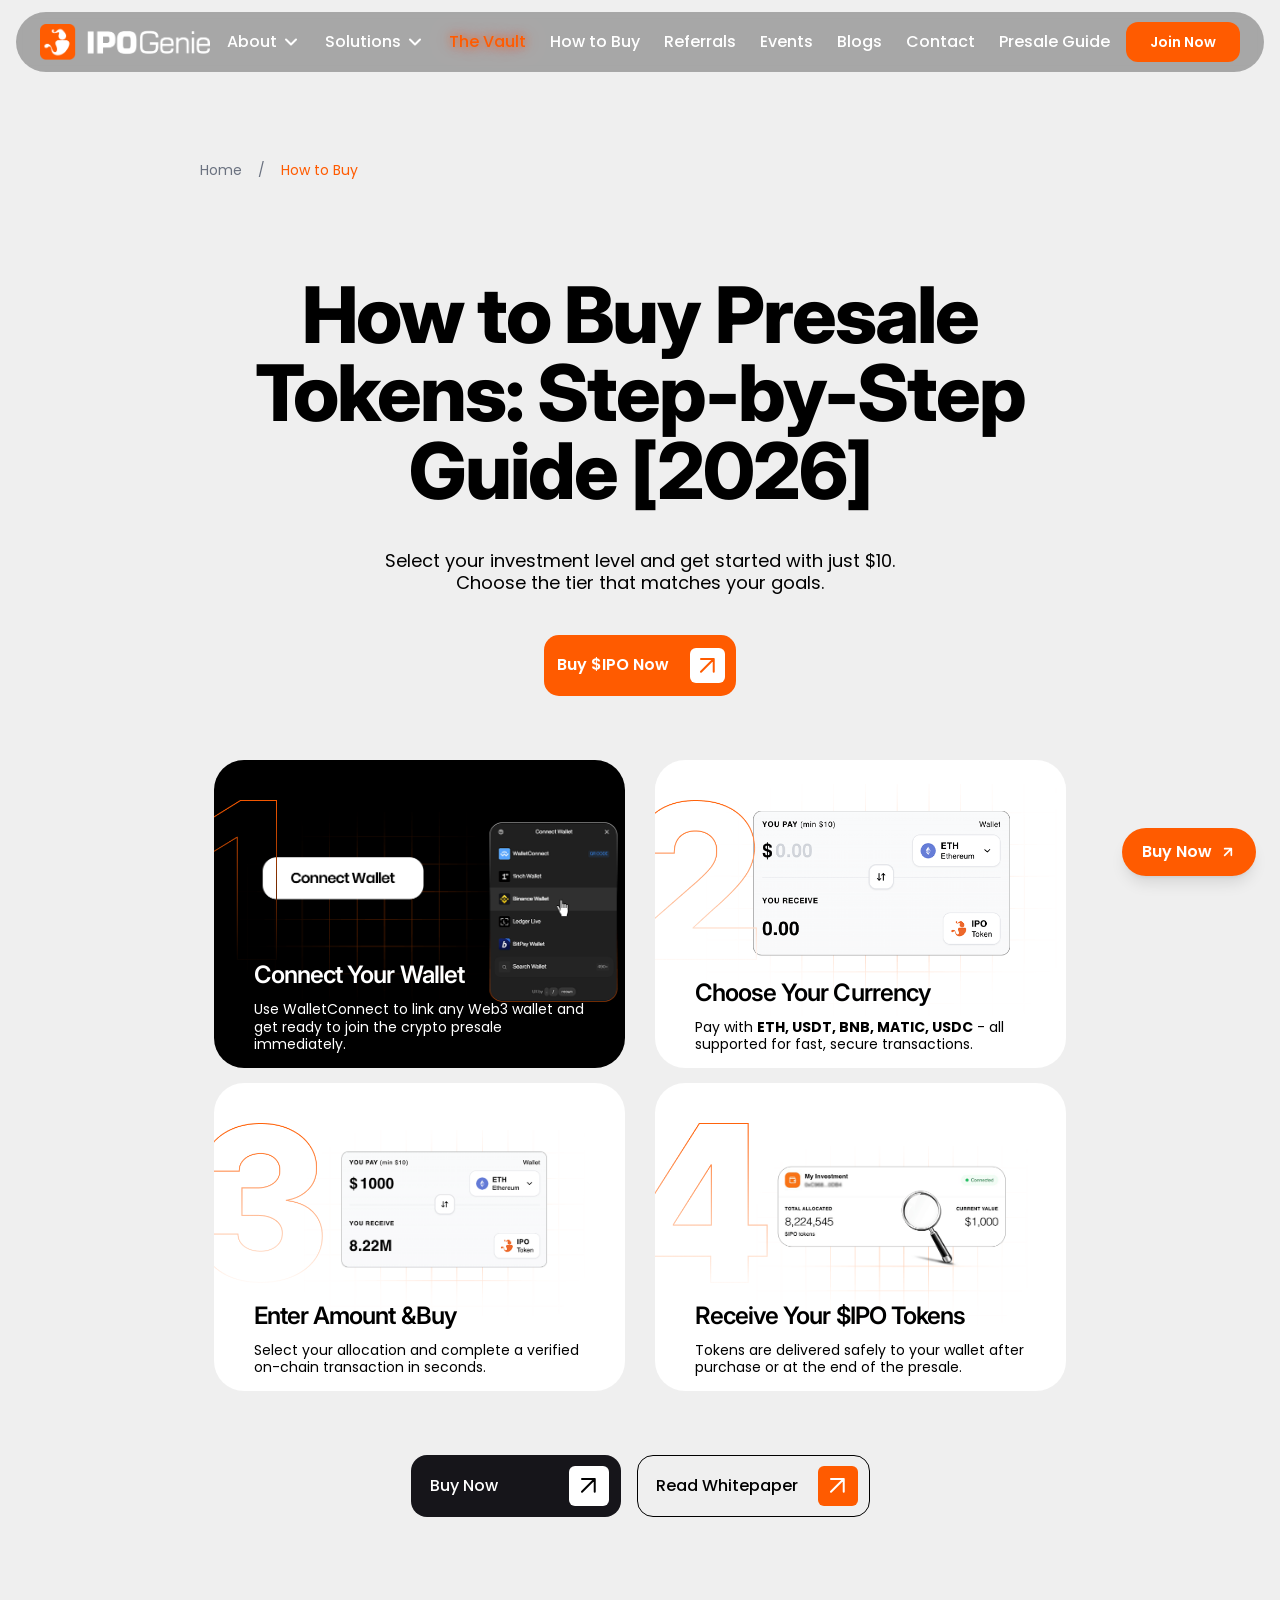
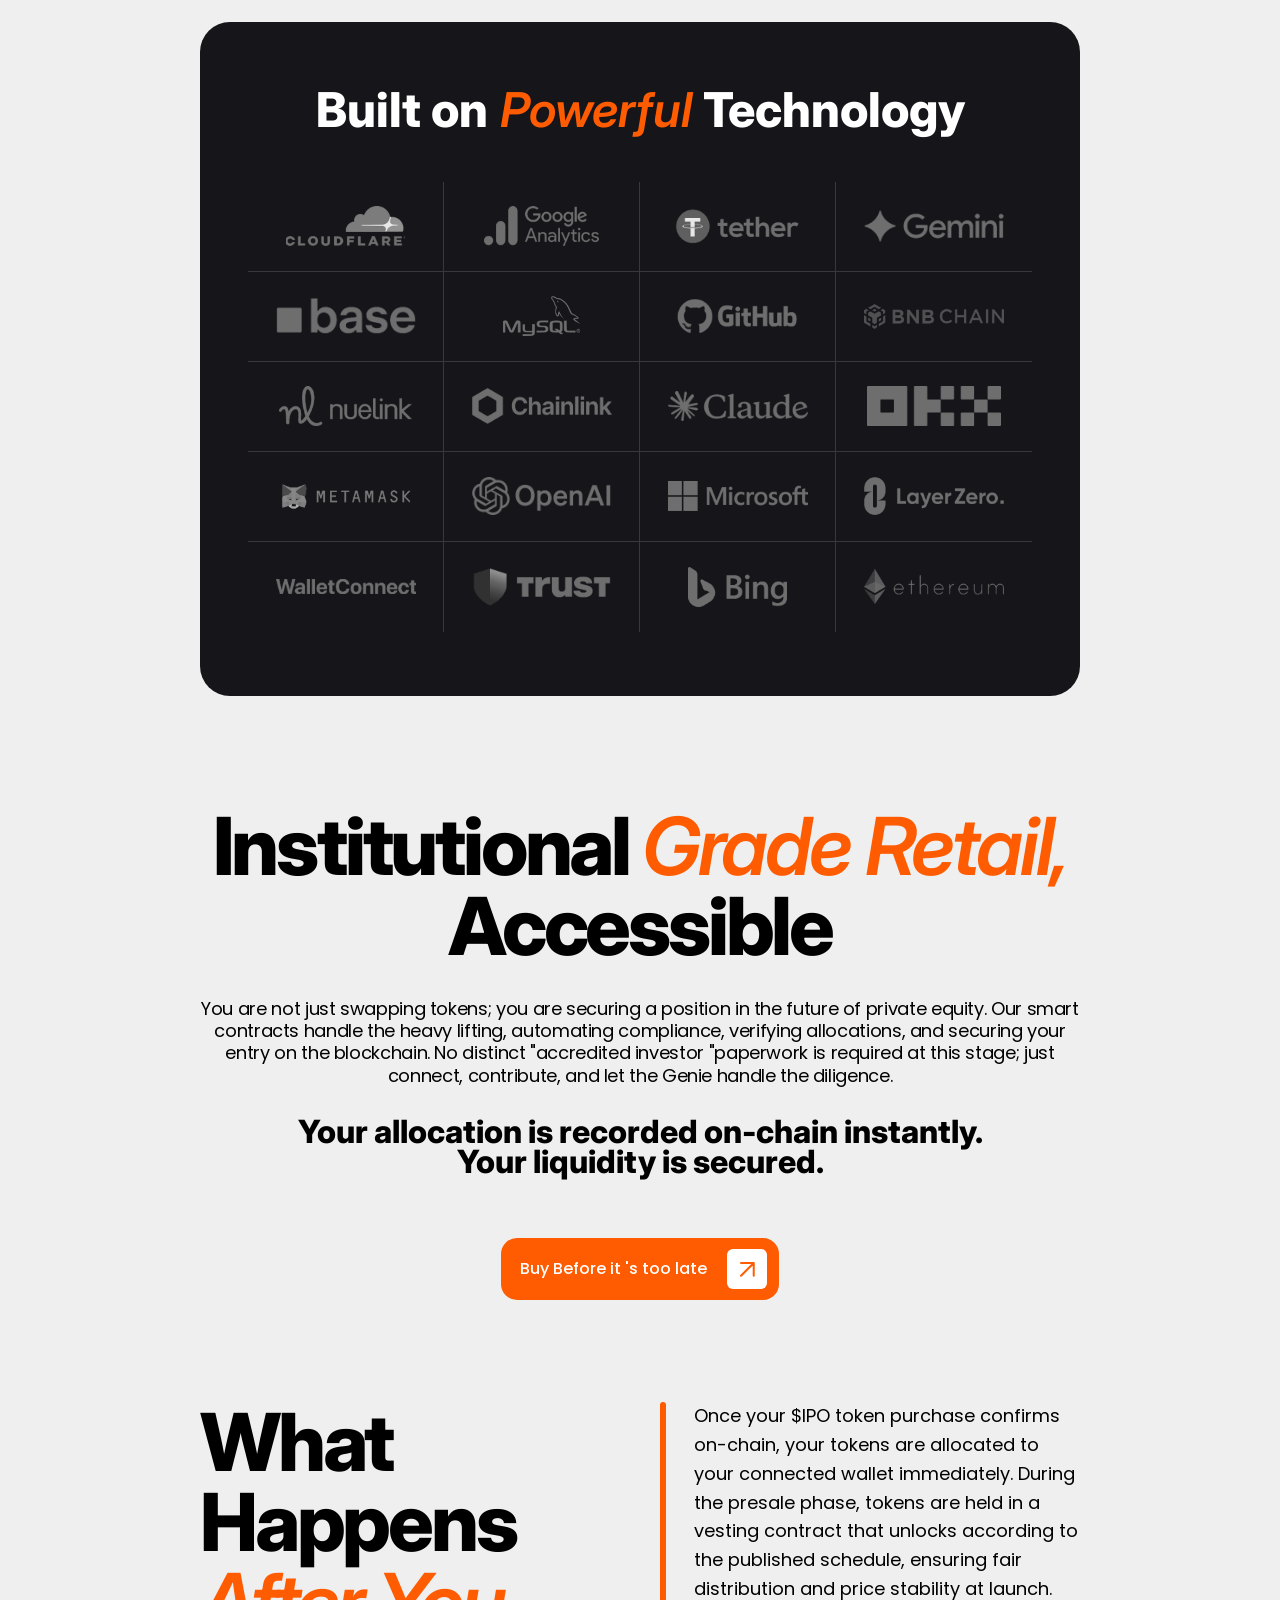
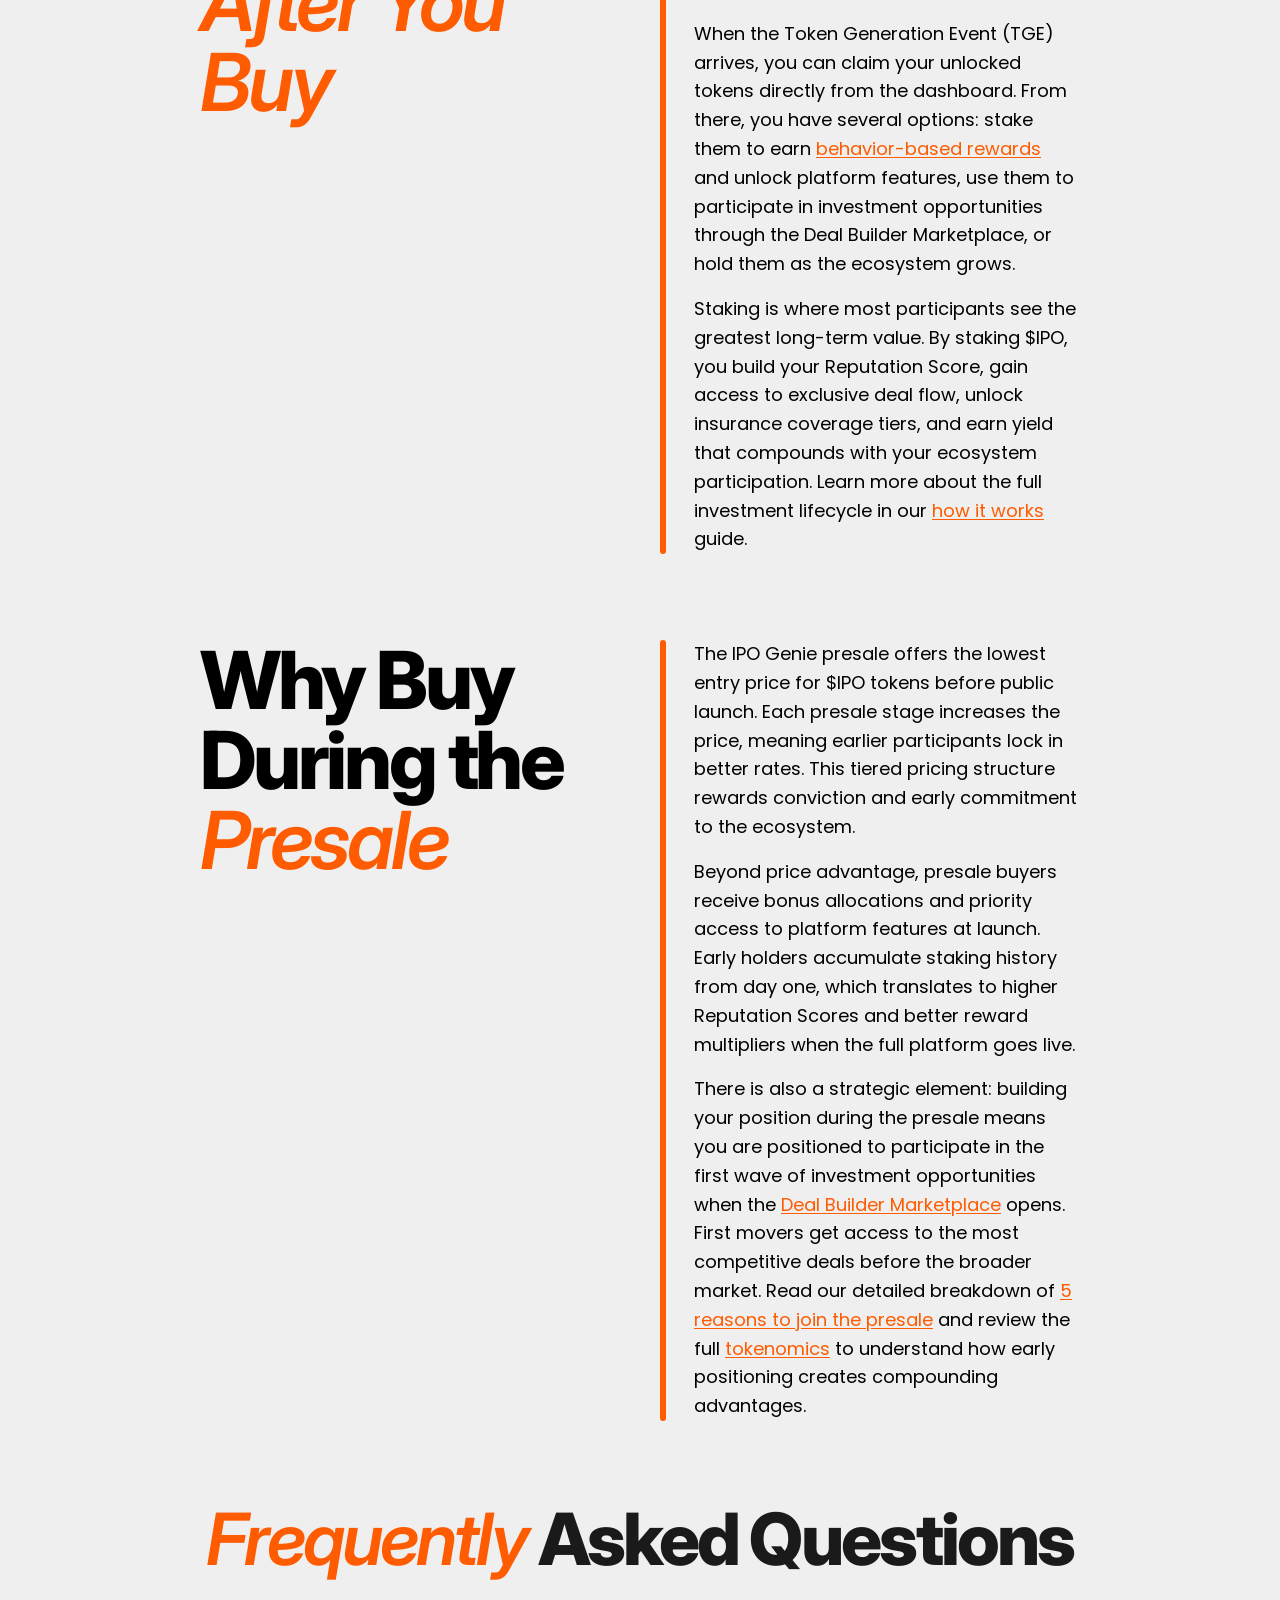
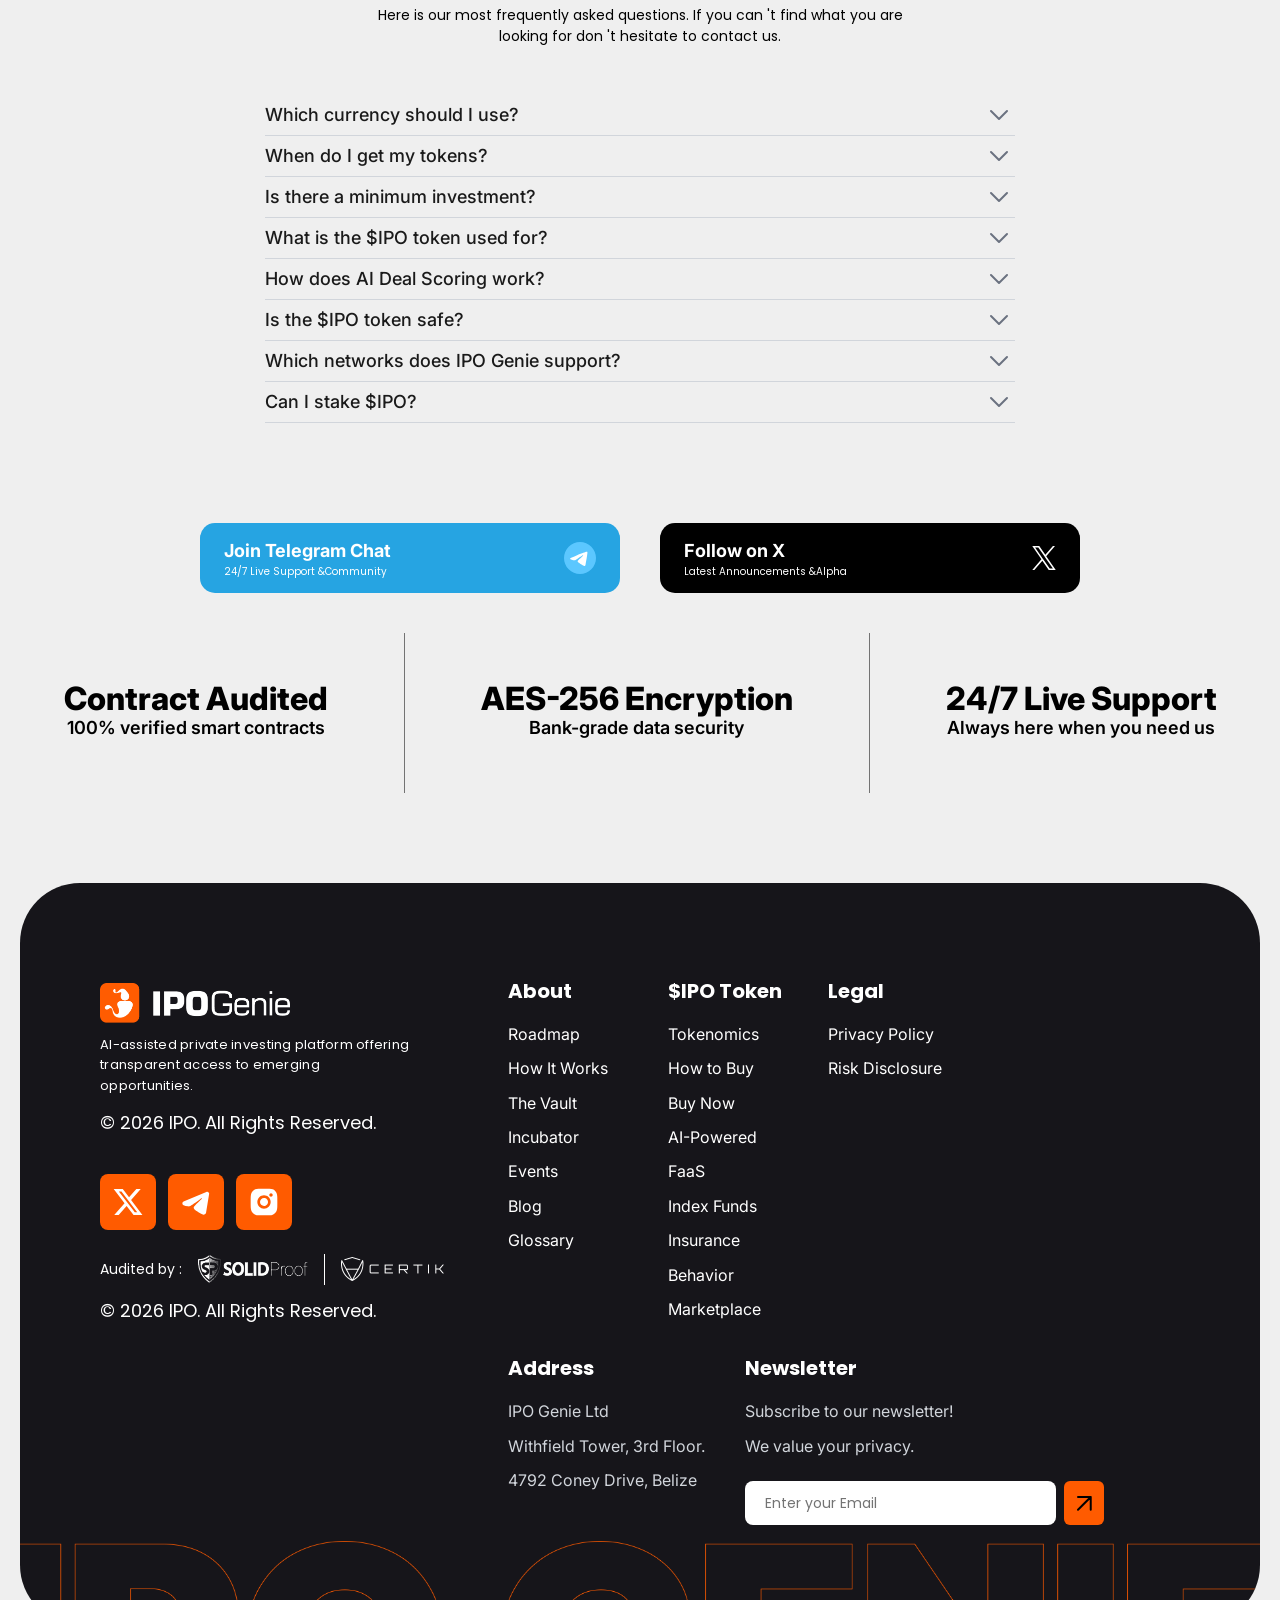
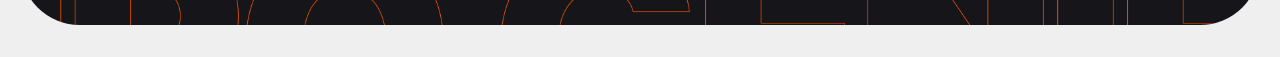
==== how-to-buy/index.html @ 8ae08b56 "." ====
<!DOCTYPE html>
<html lang="en">
    <head>
        <meta charset="UTF-8"/>
        <meta name="viewport" content="width=device-width, initial-scale=1.0"/>
        <!-- Primary Meta Tags -->
        <meta name="keywords" content="crypto presale, best presale crypto, $IPO token, AI investment platform, tokenized private equity, pre-IPO investment, smart investing tools crypto, high potential presales, venture deals for retail, blockchain, DeFi, Web3"/>
        <meta name="author" content="IPO Genie"/>
        <meta name="robots" content="index, follow"/>
        <meta name="google-site-verification" content="bsvr4AlmF9p3U6NwiNhC6aT1Lvs6yX5LKe0nMeX5TmY"/>
        <meta name="facebook-domain-verification" content="xjod9suj04qcqznqjmvthirbqz5hf3"/>
        <!-- Open Graph / Facebook -->
        <!-- Twitter -->
        <!-- Favicon -->
        <link rel="icon" type="image/png" sizes="32x32" href="/favicon.png"/>
        <link rel="apple-touch-icon" href="/favicon.png"/>
        <link rel="shortcut icon" href="/favicon.png"/>
        <!-- RSS Feeds -->
        <link rel="alternate" type="application/rss+xml" title="IPO Genie Blog" href="https://ipogenie.ai/feed.xml"/>
        <link rel="alternate" type="application/rss+xml" title="Liquidity Is All You Need Podcast" href="https://ipogenie.ai/podcast.xml"/>
        <!-- Theme Color -->
        <meta name="theme-color" content="#FF5B00"/>
        <meta name="msapplication-TileColor" content="#FF5B00"/>
        <!-- Fonts - loaded asynchronously to avoid render blocking -->
        <link rel="preconnect" href="https://fonts.googleapis.com"/>
        <link rel="preconnect" href="https://fonts.gstatic.com" crossorigin/>
        <link rel="preload" as="style" href="https://fonts.googleapis.com/css2?family=Bebas+Neue&family=Poppins:wght@400;500;600;700;800&family=Inter:wght@400;500;600;700;800&family=Roboto+Condensed:wght@700;800;900&display=swap"/>
        <link href="https://fonts.googleapis.com/css2?family=Bebas+Neue&family=Poppins:wght@400;500;600;700;800&family=Inter:wght@400;500;600;700;800&family=Roboto+Condensed:wght@700;800;900&display=swap" rel="stylesheet" media="print" onload="this.media='all'"/>
        <noscript>
            <link href="https://fonts.googleapis.com/css2?family=Bebas+Neue&family=Poppins:wght@400;500;600;700;800&family=Inter:wght@400;500;600;700;800&family=Roboto+Condensed:wght@700;800;900&display=swap" rel="stylesheet"/>
        </noscript>
        <!-- Google Tag Manager - Deferred for performance -->
        <script>
            window.addEventListener('load', function() {
                setTimeout(function() {
                    (function(w, d, s, l, i) {
                        w[l] = w[l] || [];
                        w[l].push({
                            'gtm.start': new Date().getTime(),
                            event: 'gtm.js'
                        });
                        var f = d.getElementsByTagName(s)[0]
                          , j = d.createElement(s)
                          , dl = l != 'dataLayer' ? '&l=' + l : '';
                        j.async = true;
                        j.src = 'https://www.googletagmanager.com/gtm.js?id=' + i + dl;
                        f.parentNode.insertBefore(j, f);
                    }
                    )(window, document, 'script', 'dataLayer', 'GTM-KTW4C7P6');
                }, 2000);
            });
        </script>
        <!-- End Google Tag Manager -->
        <!-- Microsoft Clarity - Deferred for performance -->
        <script type="text/javascript">
            window.addEventListener('load', function() {
                setTimeout(function() {
                    (function(c, l, a, r, i, t, y) {
                        c[a] = c[a] || function() {
                            (c[a].q = c[a].q || []).push(arguments)
                        }
                        ;
                        t = l.createElement(r);
                        t.async = 1;
                        t.src = "https://www.clarity.ms/tag/" + i;
                        y = l.getElementsByTagName(r)[0];
                        y.parentNode.insertBefore(t, y);
                    }
                    )(window, document, "clarity", "script", "tni5tkr678");
                }, 2500);
            });
        </script>
        <!-- End Microsoft Clarity -->
        <script type="module" crossorigin src="../assets/index-CkW8Cm0p.js"></script>
        <link rel="modulepreload" crossorigin href="../assets/vue-Z9E3ejSf.js">
        <link rel="modulepreload" crossorigin href="../assets/gsap-BwUJxYA3.js">
        <link rel="stylesheet" crossorigin href="../assets/index-D6CCLL5j.css">
        <title>How to Buy Presale Tokens: Step-by-Step Guide 2026</title>
        <meta name="description" content="Step-by-step guide to buying presale tokens. Connect MetaMask, choose ETH, USDT or card payment, and claim tokens. No accredited investor needed.">
        <meta property="og:type" content="website">
        <meta property="og:url" content="https://ipogenie.ai/how-to-buy/">
        <meta property="og:title" content="How to Buy Presale Tokens: Step-by-Step Guide 2026">
        <meta property="og:description" content="Step-by-step guide to buying presale tokens. Connect MetaMask, choose ETH, USDT or card payment, and claim tokens. No accredited investor needed.">
        <meta property="og:image" content="https://ipogenie.ai/og-home.png">
        <meta property="og:image:width" content="1200">
        <meta property="og:image:height" content="630">
        <meta property="og:site_name" content="IPO Genie">
        <meta name="twitter:card" content="summary_large_image">
        <meta name="twitter:site" content="@IPOGENIE">
        <meta name="twitter:url" content="https://ipogenie.ai/how-to-buy/">
        <meta name="twitter:title" content="How to Buy Presale Tokens: Step-by-Step Guide 2026">
        <meta name="twitter:description" content="Step-by-step guide to buying presale tokens. Connect MetaMask, choose ETH, USDT or card payment, and claim tokens. No accredited investor needed.">
        <meta name="twitter:image" content="https://ipogenie.ai/og-home.png">
        <link rel="canonical" href="https://ipogenie.ai/how-to-buy/">
        <script type="application/ld+json">
            {
                "@context": "https://schema.org",
                "@type": "Organization",
                "@id": "https://ipogenie.ai/#organization",
                "name": "IPO Genie",
                "description": "Join the top crypto presale of 2026. IPO Genie offers retail access to high potential presales and venture deals with AI-powered investing tools.",
                "alternateName": "$IPO",
                "url": "https://ipogenie.ai/",
                "logo": "https://ipogenie.ai/logo.png",
                "address": {
                    "@type": "PostalAddress",
                    "streetAddress": "Withfield Tower, 3rd Floor, 4792 Coney Drive",
                    "addressLocality": "Belize City",
                    "addressCountry": "Belize"
                },
                "sameAs": [
                    "https://x.com/IPOGENIE",
                    "https://t.me/IPO_GENIE",
                    "https://instagram.com/ipogenie",
                    "https://www.pinterest.com/ipogenie/"
                ]
            }</script>
        <script type="application/ld+json">
            {
                "@context": "https://schema.org",
                "@type": "BreadcrumbList",
                "itemListElement": [
                    {
                        "@type": "ListItem",
                        "position": 1,
                        "name": "Home",
                        "item": "https://ipogenie.ai/"
                    },
                    {
                        "@type": "ListItem",
                        "position": 2,
                        "name": "How to Buy",
                        "item": "https://ipogenie.ai/how-to-buy/"
                    }
                ]
            }</script>
        <script type="application/ld+json">
            {
                "@context": "https://schema.org",
                "@type": "HowTo",
                "@id": "https://ipogenie.ai/how-to-buy/#howto",
                "name": "How to Buy $IPO Tokens",
                "description": "Step-by-step guide to purchasing $IPO tokens during the presale using crypto or card payment.",
                "step": [
                    {
                        "@type": "HowToStep",
                        "position": 1,
                        "name": "Set Up Wallet",
                        "text": "Install MetaMask or another Web3 wallet and secure your recovery phrase."
                    },
                    {
                        "@type": "HowToStep",
                        "position": 2,
                        "name": "Add Funds",
                        "text": "Fund your wallet with ETH, USDT, or USDC from an exchange like Coinbase or Binance."
                    },
                    {
                        "@type": "HowToStep",
                        "position": 3,
                        "name": "Connect Wallet",
                        "text": "Visit buy.ipogenie.ai and click Connect Wallet to link your MetaMask."
                    },
                    {
                        "@type": "HowToStep",
                        "position": 4,
                        "name": "Select Amount",
                        "text": "Choose how many $IPO tokens to purchase and select your payment method."
                    },
                    {
                        "@type": "HowToStep",
                        "position": 5,
                        "name": "Confirm Purchase",
                        "text": "Review the transaction details and confirm in your wallet to complete the purchase."
                    }
                ],
                "totalTime": "PT10M"
            }</script>
        <script type="application/ld+json">
            {
                "@context": "https://schema.org",
                "@type": "WebPage",
                "@id": "https://ipogenie.ai/how-to-buy/#speakable",
                "url": "https://ipogenie.ai/how-to-buy/",
                "name": "How to Buy Presale Tokens: Step-by-Step Guide 2026",
                "description": "Step-by-step guide to buying presale tokens. Connect MetaMask, choose ETH, USDT or card payment, and claim tokens. No accredited investor needed.",
                "speakable": {
                    "@type": "SpeakableSpecification",
                    "cssSelector": [
                        ".description",
                        "h1",
                        "h2",
                        ".hero-description"
                    ]
                },
                "isPartOf": {
                    "@type": "WebSite",
                    "@id": "https://ipogenie.ai/#website"
                }
            }</script>
    </head>
    <body>
        <!-- Google Tag Manager (noscript) -->
        <noscript>
            <iframe src="https://www.googletagmanager.com/ns.html?id=GTM-KTW4C7P6" height="0" width="0" style="display:none;visibility:hidden"></iframe>
        </noscript>
        <!-- End Google Tag Manager (noscript) -->
        <div id="app" data-server-rendered="true">
            <!--[-->
            <!--[-->
            <!---->
            <a href="#main-content" class="sr-only focus:not-sr-only max-md:focus:sr-only focus:absolute focus:top-4 focus:left-4 focus:z-[10001] focus:px-4 focus:py-2 focus:bg-[#FF5B00] focus:text-white focus:rounded-lg focus:outline-none focus:ring-2 focus:ring-white" data-v-473cc5ee>Skip to main content </a>
            <header class="fixed inset-x-0 top-0 z-[9999] pt-3 px-4 max-md:pt-1 max-md:px-2 max-md:pb-0" data-v-473cc5ee>
                <nav class="flex justify-between items-center py-2.5 px-6 w-full max-w-7xl mx-auto max-md:px-3 max-md:py-1 max-md:min-h-0 max-md:h-[40px] max-md:max-w-[380px] max-md:mx-auto rounded-full max-md:rounded-xl bg-black/30 backdrop-blur-sm" data-v-473cc5ee>
                    <a href="/" class="h-10 w-[170px] max-lg:w-[100px] max-lg:h-auto max-md:h-7 max-md:w-[80px]" data-v-473cc5ee>
                        <img src="../assets/Logo-CtEMafJH.png" alt="IPO Genie" class="h-full w-auto object-contain" loading="lazy" data-v-473cc5ee>
                    </a>
                    <div class="hidden lg:flex items-center gap-6" data-v-473cc5ee>
                        <!--[-->
                        <div class="relative group" data-v-473cc5ee>
                            <button aria-expanded="false" class="flex items-center gap-1 text-base font-medium text-white hover:text-[#FF5B00]" data-v-473cc5ee>
                                About 
                                <svg xmlns="http://www.w3.org/2000/svg" width="20" height="20" viewbox="0 0 20 20" fill="none" class="transition-transform" data-v-473cc5ee>
                                    <path d="M15 7.5L10 12.5L5 7.5" stroke="currentColor" stroke-width="2" stroke-linecap="round" stroke-linejoin="round"></path>
                                </svg>
                            </button>
                            <!---->
                        </div>
                        <div class="relative group" data-v-473cc5ee>
                            <button aria-expanded="false" class="flex items-center gap-1 text-base font-medium text-white hover:text-[#FF5B00]" data-v-473cc5ee>
                                Solutions 
                                <svg xmlns="http://www.w3.org/2000/svg" width="20" height="20" viewbox="0 0 20 20" fill="none" class="transition-transform" data-v-473cc5ee>
                                    <path d="M15 7.5L10 12.5L5 7.5" stroke="currentColor" stroke-width="2" stroke-linecap="round" stroke-linejoin="round"></path>
                                </svg>
                            </button>
                            <!---->
                        </div>
                        <div class="relative group" data-v-473cc5ee>
                            <a href="/vault/" class="text-base font-medium vault-glow text-[#FF5B00]" data-v-473cc5ee>The Vault</a>
                            <!---->
                        </div>
                        <div class="relative group" data-v-473cc5ee>
                            <a aria-current="page" href="/how-to-buy/" class="router-link-active router-link-exact-active text-base font-medium text-white hover:text-[#FF5B00]" data-v-473cc5ee>How to Buy</a>
                            <!---->
                        </div>
                        <div class="relative group" data-v-473cc5ee>
                            <a href="/referrals/" class="text-base font-medium text-white hover:text-[#FF5B00]" data-v-473cc5ee>Referrals</a>
                            <!---->
                        </div>
                        <div class="relative group" data-v-473cc5ee>
                            <a href="/events/" class="text-base font-medium text-white hover:text-[#FF5B00]" data-v-473cc5ee>Events</a>
                            <!---->
                        </div>
                        <div class="relative group" data-v-473cc5ee>
                            <a href="/blog/" class="text-base font-medium text-white hover:text-[#FF5B00]" data-v-473cc5ee>Blogs</a>
                            <!---->
                        </div>
                        <div class="relative group" data-v-473cc5ee>
                            <a href="/contact/" class="text-base font-medium text-white hover:text-[#FF5B00]" data-v-473cc5ee>Contact</a>
                            <!---->
                        </div>
                        <div class="relative group" data-v-473cc5ee>
                            <a href="/presaleguide/" class="text-base font-medium text-white hover:text-[#FF5B00]" data-v-473cc5ee>Presale Guide</a>
                            <!---->
                        </div>
                        <!--]-->
                    </div>
                    <div class="flex items-center gap-2 max-md:gap-1" data-v-473cc5ee>
                        <a href="/vault/" class="hidden max-md:inline-flex items-center justify-center px-3 py-1.5 text-[10px] rounded-lg text-white font-semibold vault-btn-sheen border border-white/80 bg-transparent overflow-hidden relative" data-v-473cc5ee>Enter Vault </a>
                        <a href="https://buy.ipogenie.ai" class="inline-flex items-center justify-center px-6 py-2.5 max-lg:px-4 max-lg:py-2 max-lg:text-xs max-md:px-3 max-md:py-1.5 max-md:text-[10px] rounded-xl max-md:rounded-lg bg-[#FF5B00] text-white text-sm font-semibold" data-v-473cc5ee>Join Now </a>
                        <button class="lg:hidden flex items-center justify-center w-11 h-11 max-md:w-9 max-md:h-9" aria-label="Toggle menu" aria-expanded="false" data-v-473cc5ee>
                            <svg xmlns="http://www.w3.org/2000/svg" width="24" height="24" viewbox="0 0 24 24" fill="none" class="w-6 h-6 max-md:w-5 max-md:h-5" data-v-473cc5ee>
                                <path d="M2 7C2 6.44772 2.44772 6 3 6H21C21.5523 6 22 6.44772 22 7C22 7.55228 21.5523 8 21 8H3C2.44772 8 2 7.55228 2 7Z" fill="#fff"></path>
                                <path d="M2 12C2 11.4477 2.44772 11 3 11H21C21.5523 11 22 11.4477 22 12C22 12.5523 21.5523 13 21 13H3C2.44772 13 2 12.5523 2 12Z" fill="#fff"></path>
                                <path d="M3 16C2.44772 16 2 16.4477 2 17C2 17.5523 2.44772 18 3 18H21C21.5523 18 22 17.5523 22 17C22 16.4477 21.5523 16 21 16H3Z" fill="#fff"></path>
                            </svg>
                        </button>
                    </div>
                </nav>
            </header>
            <!--]-->
            <main id="main-content">
                <!--[-->
                <div class="pt-40 max-w-[2000px] mx-auto max-md:pt-28 max-sm:pt-26" data-v-feee3bb7>
                    <div class="flex flex-col base-x-p z-10 relative items-center justify-center gap-16 max-lg:gap-10 max-md:gap-8" data-v-feee3bb7>
                        <nav aria-label="Breadcrumb" class="mb-8 w-full" data-v-feee3bb7>
                            <ol class="text-gray-500 flex items-center gap-2 text-sm">
                                <!--[-->
                                <li class="flex items-center gap-2">
                                    <!---->
                                    <a href="/" class="transition-colors hover:text-black">Home</a>
                                </li>
                                <li class="flex items-center gap-2">
                                    <span class="mx-2">/</span>
                                    <span class="text-[#FF5B00]" aria-current="page">How to Buy</span>
                                </li>
                                <!--]-->
                            </ol>
                        </nav>
                        <div class="hero-text-wrapper flex justify-center items-center text-center text-black flex-col gap-10 max-md:gap-4" data-v-feee3bb7>
                            <h1 class="text-center max-md:max-w-[300px] font-inter font-extrabold leading-[100%] tracking-tight" style="font-size:78px;" data-v-feee3bb7>How to Buy Presale Tokens: Step-by-Step Guide [2026] </h1>
                            <div class="max-w-[570px] font-poppins font-normal leading-[124%]" style="font-size:18px;" data-v-feee3bb7>Select your investment level and get started with just $10. Choose the tier that matches your goals. </div>
                            <div class="hero__cta-btn" data-v-feee3bb7>
                                <a href="https://buy.ipogenie.ai" class="flex items-center z-10 w-[210px] border rounded-2xl text-base justify-between pl-[18px] pr-[11px] py-[10px] font-medium max-md:py-2 max-md:rounded-lg max-md:pl-3 max-md:text-xs max-md:pr-1 max-md:w-[140px] min-h-[44px] transition-all duration-200 group hover:opacity-90 hover:-translate-y-0.5 active:translate-y-0" style="background-color:#FF5B00;border-color:transparent;color:#fff;" data-v-feee3bb7>
                                    <span>Buy $IPO Now</span>
                                    <div class="w-10 h-10 justify-center rounded-md items-center flex max-md:w-6 max-md:h-6" style="background:#fff;">
                                        <svg xmlns="http://www.w3.org/2000/svg" width="15" height="15" viewbox="0 0 15 15" fill="none" class="max-md:w-2 max-md:h-2 transition-transform duration-300 group-hover:-translate-y-1 group-hover:translate-x-1">
                                            <path d="M13.7272 1.00001L0.99932 13.7279M13.7272 1.00001V13.7279M13.7272 1.00001H0.99932" stroke="#FF5B00" stroke-width="2" stroke-linecap="round" stroke-linejoin="round"></path>
                                        </svg>
                                    </div>
                                </a>
                            </div>
                        </div>
                        <div class="grid grid-cols-2 px-[14px] gap-x-[30px] gap-y-[15px] self-stretch max-lg:gap-3 max-lg:flex max-lg:flex-col" data-v-feee3bb7>
                            <!--[-->
                            <div class="rounded-[30px] h-[308px] overflow-hidden relative flex flex-col justify-end px-10 pb-5 gap-[10px] max-lg:gap-[5px] max-md:rounded-[20px] max-md:h-[222px] bg-black" data-v-feee3bb7>
                                <div class="absolute top-10 z-[2] left-0 max-lg:left-[-20px] max-lg:top-2 max-md:left-[-5px]" data-v-feee3bb7>
                                    <img src="../assets/HowNum1-CvQ27vss.png" alt="Step 1" class="w-auto h-[160px] object-contain max-md:h-[140px]" loading="lazy" data-v-feee3bb7>
                                </div>
                                <div class="absolute w-auto z-0 object-contain top-[2%] left-[5%] w-[95%] h-[95%] max-lg:top-[2%] max-lg:left-[6%] max-lg:w-[45%] max-lg:h-[50%] max-md:top-[0%] max-md:left-[10%] max-md:w-[90%] max-md:h-[90%]" data-v-feee3bb7>
                                    <img src="../assets/step_01-DOf1OhjD.gif" alt="Connect Your Wallet" class="object-contain" loading="lazy" data-v-feee3bb7>
                                </div>
                                <div class="z-10 relative text-2xl font-inter font-semibold tracking-[-0.96px] max-md:tracking-[-0.64px] max-lg:text-lg max-md:text-base top-[2%] max-md:top-[5%] max-md:left-[-6%] text-white" data-v-feee3bb7>Connect Your Wallet</div>
                                <p class="z-10 relative text-sm max-md:text-[10px] max-md:max-w-[290px] top-[2%] max-md:top-[2%] max-md:left-[-6%] leading-[1.25] max-md:leading-[1.3] text-white max-w-[370px]" data-v-feee3bb7>Use WalletConnect to link any Web3 wallet and get ready to join the crypto presale immediately.</p>
                            </div>
                            <div class="rounded-[30px] h-[308px] overflow-hidden relative flex flex-col justify-end px-10 pb-5 gap-[10px] max-lg:gap-[5px] max-md:rounded-[20px] max-md:h-[222px] bg-white" data-v-feee3bb7>
                                <div class="absolute top-10 z-[2] left-0 max-lg:left-[-20px] max-lg:top-2" data-v-feee3bb7>
                                    <img src="../assets/HowNum2-Dg0eV5XV.png" alt="Step 2" class="w-auto h-[160px] object-contain max-md:h-[140px]" loading="lazy" data-v-feee3bb7>
                                </div>
                                <div class="absolute w-auto z-0 object-contain top-[-2%] right-[-10%] w-[95%] h-[95%] max-lg:top-[6%] max-lg:right-[4%] max-lg:w-[45%] max-lg:h-[45%] max-md:top-[-8%] max-md:right-[-11%] max-md:w-[100%] max-md:h-[100%]" data-v-feee3bb7>
                                    <img src="../assets/step_02-DPa5dlm2.gif" alt="Choose Your Currency" class="object-contain" loading="lazy" data-v-feee3bb7>
                                </div>
                                <div class="z-10 relative text-2xl font-inter font-semibold tracking-[-0.96px] max-md:tracking-[-0.64px] max-lg:text-lg max-md:text-base top-[2%] max-md:top-[5%] max-md:left-[-6%] text-black" data-v-feee3bb7>Choose Your Currency</div>
                                <p class="z-10 relative text-sm max-md:text-[10px] max-md:max-w-[290px] top-[2%] max-md:top-[2%] max-md:left-[-6%] leading-[1.25] max-md:leading-[1.3] text-black max-w-[453px]" data-v-feee3bb7>
                                    Pay with <span class='font-bold'>ETH, USDT, BNB, MATIC, USDC</span>
                                    - all supported for fast, secure transactions.
                                </p>
                            </div>
                            <div class="rounded-[30px] h-[308px] overflow-hidden relative flex flex-col justify-end px-10 pb-5 gap-[10px] max-lg:gap-[5px] max-md:rounded-[20px] max-md:h-[222px] bg-white" data-v-feee3bb7>
                                <div class="absolute top-10 z-[2] left-0 max-lg:left-[-20px] max-lg:top-2" data-v-feee3bb7>
                                    <img src="../assets/HowNum3-CUjamelA.png" alt="Step 3" class="w-auto h-[160px] object-contain max-md:h-[140px]" loading="lazy" data-v-feee3bb7>
                                </div>
                                <div class="absolute w-auto z-0 object-contain top-[-2%] left-[12%] w-[95%] h-[95%] max-md:top-[-8%] max-md:left-[11%] max-md:w-[100%] max-md:h-[100%]" data-v-feee3bb7>
                                    <img src="../assets/step_03-Cts1ecFk.gif" alt="Enter Amount &amp; Buy" class="object-contain" loading="lazy" data-v-feee3bb7>
                                </div>
                                <div class="z-10 relative text-2xl font-inter font-semibold tracking-[-0.96px] max-md:tracking-[-0.64px] max-lg:text-lg max-md:text-base top-[2%] max-md:top-[5%] max-md:left-[-6%] text-black" data-v-feee3bb7>Enter Amount &amp;Buy</div>
                                <p class="z-10 relative text-sm max-md:text-[10px] max-md:max-w-[290px] top-[2%] max-md:top-[2%] max-md:left-[-6%] leading-[1.25] max-md:leading-[1.3] text-black max-w-[453px]" data-v-feee3bb7>Select your allocation and complete a verified on-chain transaction in seconds.</p>
                            </div>
                            <div class="rounded-[30px] h-[308px] overflow-hidden relative flex flex-col justify-end px-10 pb-5 gap-[10px] max-lg:gap-[5px] max-md:rounded-[20px] max-md:h-[222px] bg-white" data-v-feee3bb7>
                                <div class="absolute top-10 z-[2] left-0 max-lg:left-[-20px] max-lg:top-2" data-v-feee3bb7>
                                    <img src="../assets/HowNum4-Dn-NqSMO.png" alt="Step 4" class="w-auto h-[160px] object-contain max-md:h-[140px]" loading="lazy" data-v-feee3bb7>
                                </div>
                                <div class="absolute w-auto z-0 object-contain top-[2%] left-[15%] w-[95%] h-[95%] max-md:top-[-2%] max-lg:left-[12%] max-md:w-[97%] max-md:h-[97%]" data-v-feee3bb7>
                                    <img src="../assets/step_04-DBV-XZkY.gif" alt="Receive Your $IPO Tokens" class="object-contain" loading="lazy" data-v-feee3bb7>
                                </div>
                                <div class="z-10 relative text-2xl font-inter font-semibold tracking-[-0.96px] max-md:tracking-[-0.64px] max-lg:text-lg max-md:text-base top-[2%] max-md:top-[5%] max-md:left-[-6%] text-black" data-v-feee3bb7>Receive Your $IPO Tokens</div>
                                <p class="z-10 relative text-sm max-md:text-[10px] max-md:max-w-[290px] top-[2%] max-md:top-[2%] max-md:left-[-6%] leading-[1.25] max-md:leading-[1.3] text-black max-w-[453px]" data-v-feee3bb7>Tokens are delivered safely to your wallet after purchase or at the end of the presale.</p>
                            </div>
                            <!--]-->
                        </div>
                        <div class="flex items-center gap-4 max-md:gap-[9px]" data-v-feee3bb7>
                            <a href="https://buy.ipogenie.ai" class="flex items-center z-10 w-[210px] border rounded-2xl text-base justify-between pl-[18px] pr-[11px] py-[10px] font-medium max-md:py-2 max-md:rounded-lg max-md:pl-3 max-md:text-xs max-md:pr-1 max-md:w-[140px] min-h-[44px] transition-all duration-200 group hover:opacity-90 hover:-translate-y-0.5 active:translate-y-0" style="background-color:#16151A;border-color:transparent;" data-v-feee3bb7>
                                <span>Buy Now</span>
                                <div class="w-10 h-10 justify-center rounded-md items-center flex max-md:w-6 max-md:h-6" style="background:#fff;">
                                    <svg xmlns="http://www.w3.org/2000/svg" width="15" height="15" viewbox="0 0 15 15" fill="none" class="max-md:w-2 max-md:h-2 transition-transform duration-300 group-hover:-translate-y-1 group-hover:translate-x-1">
                                        <path d="M13.7272 1.00001L0.99932 13.7279M13.7272 1.00001V13.7279M13.7272 1.00001H0.99932" stroke="#000" stroke-width="2" stroke-linecap="round" stroke-linejoin="round"></path>
                                    </svg>
                                </div>
                            </a>
                            <a href="https://whitepaper.ipogenie.ai" class="flex items-center z-10 w-[210px] border rounded-2xl text-base justify-between pl-[18px] pr-[11px] py-[10px] font-medium max-md:py-2 max-md:rounded-lg max-md:pl-3 max-md:text-xs max-md:pr-1 max-md:w-[140px] min-h-[44px] transition-all duration-200 group hover:opacity-90 hover:-translate-y-0.5 active:translate-y-0 !w-max gap-5" style="background-color:transparent;border-color:#000;color:#000;" data-v-feee3bb7>
                                <span>Read Whitepaper</span>
                                <div class="w-10 h-10 justify-center rounded-md items-center flex max-md:w-6 max-md:h-6" style="background:#FF5B00;">
                                    <svg xmlns="http://www.w3.org/2000/svg" width="15" height="15" viewbox="0 0 15 15" fill="none" class="max-md:w-2 max-md:h-2 transition-transform duration-300 group-hover:-translate-y-1 group-hover:translate-x-1">
                                        <path d="M13.7272 1.00001L0.99932 13.7279M13.7272 1.00001V13.7279M13.7272 1.00001H0.99932" stroke="#fff" stroke-width="2" stroke-linecap="round" stroke-linejoin="round"></path>
                                    </svg>
                                </div>
                            </a>
                        </div>
                    </div>
                </div>
                <section class="feature-sec base-x-p flex justify-center mt-[105px] max-lg:mt-[80px] max-md:mt-[60px] overflow-hidden mb-5" data-v-e1d3ae93>
                    <div class="feature-sec-container w-full max-w-[2000px] min-w-0 rounded-[30px] bg-[#16151A] px-12 py-16 max-xl:px-10 max-lg:px-8 max-md:w-[100%] max-md:mx-auto max-md:rounded-[20px] max-md:px-6 max-md:py-12" data-v-e1d3ae93>
                        <h2 class="feature-sec-title text-center text-3xl md:text-4xl lg:text-5xl max-md:text-2xl max-md:max-w-[220px] max-md:mx-auto mb-12 max-md:mb-10" data-v-e1d3ae93>
                            <span class="global-networks" data-v-e1d3ae93>Built on</span>
                            <span class="feature-on" data-v-e1d3ae93>Powerful </span>
                            <span class="global-networks" data-v-e1d3ae93>Technology</span>
                        </h2>
                        <div class="feature-sec-grid" data-v-e1d3ae93>
                            <!--[-->
                            <div class="feature-sec-cell flex items-center justify-center" data-v-e1d3ae93>
                                <img src="../assets/pwer_15-BVgOUPnk.png" alt="blockchainreporter" class="feature-sec-logo" loading="lazy" data-v-e1d3ae93>
                            </div>
                            <div class="feature-sec-cell flex items-center justify-center" data-v-e1d3ae93>
                                <img src="../assets/pwer_19-DLuwdZ9B.png" alt="CRYPTO ECONOMY" class="feature-sec-logo" loading="lazy" data-v-e1d3ae93>
                            </div>
                            <div class="feature-sec-cell flex items-center justify-center" data-v-e1d3ae93>
                                <img src="../assets/pwer_13-CSpl2yUz.png" alt="FINANCEFDS" class="feature-sec-logo" loading="lazy" data-v-e1d3ae93>
                            </div>
                            <div class="feature-sec-cell flex items-center justify-center" data-v-e1d3ae93>
                                <img src="../assets/pwer_03-BpR-D-Nl.png" alt="FINANCEFDS" class="feature-sec-logo" loading="lazy" data-v-e1d3ae93>
                            </div>
                            <div class="feature-sec-cell flex items-center justify-center" data-v-e1d3ae93>
                                <img src="../assets/pwer_07-LeSdAGPQ.png" alt="LIVE NEWS" class="feature-sec-logo" loading="lazy" data-v-e1d3ae93>
                            </div>
                            <div class="feature-sec-cell flex items-center justify-center" data-v-e1d3ae93>
                                <img src="../assets/pwer_17-CTQAdnYO.png" alt="LIVE NEWS" class="feature-sec-logo" loading="lazy" data-v-e1d3ae93>
                            </div>
                            <div class="feature-sec-cell flex items-center justify-center" data-v-e1d3ae93>
                                <img src="../assets/pwer_16-CpCie7dn.png" alt="BLOCKONOMI" class="feature-sec-logo" loading="lazy" data-v-e1d3ae93>
                            </div>
                            <div class="feature-sec-cell flex items-center justify-center" data-v-e1d3ae93>
                                <img src="../assets/pwer_05-Du59G8uW.png" alt="blockchainreporter" class="feature-sec-logo--dim feature-sec-logo" loading="lazy" data-v-e1d3ae93>
                            </div>
                            <div class="feature-sec-cell flex items-center justify-center" data-v-e1d3ae93>
                                <img src="../assets/pwer_20-D-SSB5Pb.png" alt="coincu" class="feature-sec-logo" loading="lazy" data-v-e1d3ae93>
                            </div>
                            <div class="feature-sec-cell flex items-center justify-center" data-v-e1d3ae93>
                                <img src="../assets/pwer_14-DxxAvPLq.png" alt="COINCENTRAL" class="feature-sec-logo" loading="lazy" data-v-e1d3ae93>
                            </div>
                            <div class="feature-sec-cell flex items-center justify-center" data-v-e1d3ae93>
                                <img src="../assets/pwer_02-BdxbxobZ.png" alt="coindoo" class="feature-sec-logo" loading="lazy" data-v-e1d3ae93>
                            </div>
                            <div class="feature-sec-cell flex items-center justify-center" data-v-e1d3ae93>
                                <img src="[data-uri]" alt="CaptiveBitcoin.com" class="feature-sec-logo" loading="lazy" data-v-e1d3ae93>
                            </div>
                            <div class="feature-sec-cell flex items-center justify-center" data-v-e1d3ae93>
                                <img src="../assets/pwer_10-uJnsi1fc.png" alt="coincu" class="feature-sec-logo" loading="lazy" data-v-e1d3ae93>
                            </div>
                            <div class="feature-sec-cell flex items-center justify-center" data-v-e1d3ae93>
                                <img src="../assets/pwer_01-DC2bxsyn.png" alt="Cryptopolitan" class="feature-sec-logo" loading="lazy" data-v-e1d3ae93>
                            </div>
                            <div class="feature-sec-cell flex items-center justify-center" data-v-e1d3ae93>
                                <img src="../assets/pwer_18-B9lktVCK.png" alt="CaptiveBitcoin.com" class="feature-sec-logo" loading="lazy" data-v-e1d3ae93>
                            </div>
                            <div class="feature-sec-cell flex items-center justify-center" data-v-e1d3ae93>
                                <img src="../assets/pwer_09-C_rde4FS.png" alt="CRYPTO ECONOMY" class="feature-sec-logo" loading="lazy" data-v-e1d3ae93>
                            </div>
                            <div class="feature-sec-cell flex items-center justify-center" data-v-e1d3ae93>
                                <img src="../assets/pwer_12-BXvb3stF.png" alt="coindoo" class="feature-sec-logo" loading="lazy" data-v-e1d3ae93>
                            </div>
                            <div class="feature-sec-cell flex items-center justify-center" data-v-e1d3ae93>
                                <img src="../assets/pwer_11-D59nCchA.png" alt="Cryptopolitan" class="feature-sec-logo" loading="lazy" data-v-e1d3ae93>
                            </div>
                            <div class="feature-sec-cell flex items-center justify-center" data-v-e1d3ae93>
                                <img src="../assets/pwer_04-B1SNjVvP.png" alt="COINCENTRAL" class="feature-sec-logo" loading="lazy" data-v-e1d3ae93>
                            </div>
                            <div class="feature-sec-cell flex items-center justify-center" data-v-e1d3ae93>
                                <img src="../assets/pwer_06-C4aVBpdH.png" alt="BLOCKONOMI" class="feature-sec-logo" loading="lazy" data-v-e1d3ae93>
                            </div>
                            <!--]-->
                        </div>
                    </div>
                </section>
                <div class="flex flex-col justify-center mb-[-3rem] max-md:mb-[-2rem] items-center gap-16 base-x-p max-w-[2000px] mx-auto mt-[110px] max-lg:mt-[90px] max-md:mt-[70px] max-lg:gap-7" data-v-f3a1b0d9>
                    <div class="flex flex-col text-black items-center gap-8 text-center max-md:gap-5" data-v-f3a1b0d9>
                        <h2 class="title max-w-[910px]" data-v-f3a1b0d9>
                            Institutional <span class="sectitle accent" data-v-f3a1b0d9>Grade Retail,</span>
                            Accessible 
                        </h2>
                        <div class="description max-w-[890px]" data-v-f3a1b0d9>You are not just swapping tokens; you are securing a position in the future of private equity. Our smart contracts handle the heavy lifting, automating compliance, verifying allocations, and securing your entry on the blockchain. No distinct &quot;accredited investor &quot;paperwork is required at this stage; just connect, contribute, and let the Genie handle the diligence. </div>
                        <div class="max-w-[760px] font-inter text-[32px] font-extrabold !leading-[80%] max-lg:text-sm" data-v-f3a1b0d9>
                            <div class="mb-1 max-md:mb-1" data-v-f3a1b0d9>Your allocation is recorded on-chain instantly.</div>
                            <div data-v-f3a1b0d9>Your liquidity is secured.</div>
                        </div>
                    </div>
                    <a href="https://buy.ipogenie.ai" class="flex items-center z-10 w-[210px] border rounded-2xl text-base justify-between pl-[18px] pr-[11px] py-[10px] font-medium max-md:py-2 max-md:rounded-lg max-md:pl-3 max-md:text-xs max-md:pr-1 max-md:w-[140px] min-h-[44px] transition-all duration-200 group hover:opacity-90 hover:-translate-y-0.5 active:translate-y-0 !w-max gap-5" style="background-color:#FF5B00;border-color:transparent;" data-v-f3a1b0d9>
                        <span>Buy Before it &#39;s too late</span>
                        <div class="w-10 h-10 justify-center rounded-md items-center flex max-md:w-6 max-md:h-6" style="background:#fff;">
                            <svg xmlns="http://www.w3.org/2000/svg" width="15" height="15" viewbox="0 0 15 15" fill="none" class="max-md:w-2 max-md:h-2 transition-transform duration-300 group-hover:-translate-y-1 group-hover:translate-x-1">
                                <path d="M13.7272 1.00001L0.99932 13.7279M13.7272 1.00001V13.7279M13.7272 1.00001H0.99932" stroke="#FF5B00" stroke-width="2" stroke-linecap="round" stroke-linejoin="round"></path>
                            </svg>
                        </div>
                    </a>
                </div>
                <section class="base-x-p max-w-[2000px] flex justify-between gap-10 text-black mx-auto mt-[150px] max-xl:mt-[100px] max-lg:flex-col max-lg:mt-24 max-md:mt-20 mb-[-4rem] max-md:mb-[-2rem]" data-v-fdec14d1>
                    <div class="flex-1 max-lg:flex-none" data-v-fdec14d1>
                        <h2 class="title whitespace-normal max-lg:whitespace-normal" data-v-fdec14d1>
                            <!--[-->
                            What Happens <span class="sectitle accent" data-v-fdec14d1>After You Buy</span>
                            <!--]-->
                        </h2>
                    </div>
                    <div class="flex-1" data-v-fdec14d1>
                        <div class="flex self-stretch gap-7 max-md:gap-4" data-v-fdec14d1>
                            <div class="w-[6px] shrink-0 bg-[#FF5B00] rounded-[3px]" data-v-fdec14d1></div>
                            <div class="text-lg leading-[160%] max-md:text-sm max-md:leading-[150%] prose-content" data-v-fdec14d1>
                                <p>Once your $IPO token purchase confirms on-chain, your tokens are allocated to your connected wallet immediately. During the presale phase, tokens are held in a vesting contract that unlocks according to the published schedule, ensuring fair distribution and price stability at launch.</p>
                                <p>
                                    When the Token Generation Event (TGE) arrives, you can claim your unlocked tokens directly from the dashboard. From there, you have several options: stake them to earn <a href='/behavior/'>behavior-based rewards</a>
                                    and unlock platform features, use them to participate in investment opportunities through the Deal Builder Marketplace, or hold them as the ecosystem grows.
                                </p>
                                <p>
                                    Staking is where most participants see the greatest long-term value. By staking $IPO, you build your Reputation Score, gain access to exclusive deal flow, unlock insurance coverage tiers, and earn yield that compounds with your ecosystem participation. Learn more about the full investment lifecycle in our <a href='/how-it-works/'>how it works</a>
                                    guide.
                                </p>
                            </div>
                        </div>
                    </div>
                </section>
                <section class="base-x-p max-w-[2000px] flex justify-between gap-10 text-black mx-auto mt-[150px] max-xl:mt-[100px] max-lg:flex-col max-lg:mt-24 max-md:mt-20 mb-16" data-v-fdec14d1>
                    <div class="flex-1 max-lg:flex-none" data-v-fdec14d1>
                        <h2 class="title whitespace-normal max-lg:whitespace-normal" data-v-fdec14d1>
                            <!--[-->
                            Why Buy During the <span class="sectitle accent" data-v-fdec14d1>Presale</span>
                            <!--]-->
                        </h2>
                    </div>
                    <div class="flex-1" data-v-fdec14d1>
                        <div class="flex self-stretch gap-7 max-md:gap-4" data-v-fdec14d1>
                            <div class="w-[6px] shrink-0 bg-[#FF5B00] rounded-[3px]" data-v-fdec14d1></div>
                            <div class="text-lg leading-[160%] max-md:text-sm max-md:leading-[150%] prose-content" data-v-fdec14d1>
                                <p>The IPO Genie presale offers the lowest entry price for $IPO tokens before public launch. Each presale stage increases the price, meaning earlier participants lock in better rates. This tiered pricing structure rewards conviction and early commitment to the ecosystem.</p>
                                <p>Beyond price advantage, presale buyers receive bonus allocations and priority access to platform features at launch. Early holders accumulate staking history from day one, which translates to higher Reputation Scores and better reward multipliers when the full platform goes live.</p>
                                <p>
                                    There is also a strategic element: building your position during the presale means you are positioned to participate in the first wave of investment opportunities when the <a href='/marketplace/'>Deal Builder Marketplace</a>
                                    opens. First movers get access to the most competitive deals before the broader market. Read our detailed breakdown of <a href='/blog/5-reasons-to-join-the-ipo-genie-presale-before-it-sells-out/'>5 reasons to join the presale</a>
                                    and review the full <a href='/about/tokenomics/'>tokenomics</a>
                                    to understand how early positioning creates compounding advantages.
                                </p>
                            </div>
                        </div>
                    </div>
                </section>
                <section class="faq-section mb-5" data-v-660d67f9>
                    <div class="faq-container base-x-p" data-v-660d67f9>
                        <div class="faq-header" data-v-660d67f9>
                            <h2 class="faq-title whitespace-nowrap max-md:whitespace-normal" data-v-660d67f9>
                                <span class="italic font-semibold accent" data-v-660d67f9>Frequently</span>
                                Asked Questions
                            </h2>
                            <p class="faq-subtitle" data-v-660d67f9>Here is our most frequently asked questions. If you can &#39;t find what you are looking for don &#39;t hesitate to contact us. </p>
                        </div>
                        <div class="faq-list w-full max-w-[750px] mx-auto" data-v-660d67f9>
                            <!--[-->
                            <div class="faq-item" data-v-660d67f9>
                                <!---->
                                <button type="button" class="faq-question" aria-expanded="false" aria-controls="faq-content-0" data-v-660d67f9>
                                    <span class="faq-question-text" data-v-660d67f9>Which currency should I use?</span>
                                    <span class="faq-chevron" data-v-660d67f9>
                                        <svg xmlns="http://www.w3.org/2000/svg" width="32" height="32" viewbox="0 0 32 32" fill="none" data-v-660d67f9>
                                            <path d="M24 12L16 20L8 12" stroke="black" stroke-width="2" stroke-linecap="round" stroke-linejoin="round"></path>
                                        </svg>
                                    </span>
                                </button>
                                <div id="faq-content-0" class="faq-answer" style="display:none;" data-v-660d67f9>You can purchase $IPO tokens using ETH, USDT, USDC, or card payment. ETH is recommended for lower gas fees. If you &#39;re new to crypto, card payment is the easiest option.</div>
                            </div>
                            <div class="faq-item" data-v-660d67f9>
                                <div class="faq-separator" data-v-660d67f9></div>
                                <button type="button" class="faq-question" aria-expanded="false" aria-controls="faq-content-1" data-v-660d67f9>
                                    <span class="faq-question-text" data-v-660d67f9>When do I get my tokens?</span>
                                    <span class="faq-chevron" data-v-660d67f9>
                                        <svg xmlns="http://www.w3.org/2000/svg" width="32" height="32" viewbox="0 0 32 32" fill="none" data-v-660d67f9>
                                            <path d="M24 12L16 20L8 12" stroke="black" stroke-width="2" stroke-linecap="round" stroke-linejoin="round"></path>
                                        </svg>
                                    </span>
                                </button>
                                <div id="faq-content-1" class="faq-answer" style="display:none;" data-v-660d67f9>Your $IPO tokens will be available to claim after the presale ends and the Token Generation Event (TGE) occurs. You &#39;ll receive an email notification when claiming opens.</div>
                            </div>
                            <div class="faq-item" data-v-660d67f9>
                                <div class="faq-separator" data-v-660d67f9></div>
                                <button type="button" class="faq-question" aria-expanded="false" aria-controls="faq-content-2" data-v-660d67f9>
                                    <span class="faq-question-text" data-v-660d67f9>Is there a minimum investment?</span>
                                    <span class="faq-chevron" data-v-660d67f9>
                                        <svg xmlns="http://www.w3.org/2000/svg" width="32" height="32" viewbox="0 0 32 32" fill="none" data-v-660d67f9>
                                            <path d="M24 12L16 20L8 12" stroke="black" stroke-width="2" stroke-linecap="round" stroke-linejoin="round"></path>
                                        </svg>
                                    </span>
                                </button>
                                <div id="faq-content-2" class="faq-answer" style="display:none;" data-v-660d67f9>There &#39;s no strict minimum, but we recommend at least $50 worth to make gas fees worthwhile. The presale widget will show you the exact amount of tokens you &#39;ll receive.</div>
                            </div>
                            <div class="faq-item" data-v-660d67f9>
                                <div class="faq-separator" data-v-660d67f9></div>
                                <button type="button" class="faq-question" aria-expanded="false" aria-controls="faq-content-3" data-v-660d67f9>
                                    <span class="faq-question-text" data-v-660d67f9>What is the $IPO token used for?</span>
                                    <span class="faq-chevron" data-v-660d67f9>
                                        <svg xmlns="http://www.w3.org/2000/svg" width="32" height="32" viewbox="0 0 32 32" fill="none" data-v-660d67f9>
                                            <path d="M24 12L16 20L8 12" stroke="black" stroke-width="2" stroke-linecap="round" stroke-linejoin="round"></path>
                                        </svg>
                                    </span>
                                </button>
                                <div id="faq-content-3" class="faq-answer" style="display:none;" data-v-660d67f9>$IPO provides access to AI-vetted pre-IPO deals, staking rewards, governance voting, fee discounts, and priority allocation on new investment opportunities.</div>
                            </div>
                            <div class="faq-item" data-v-660d67f9>
                                <div class="faq-separator" data-v-660d67f9></div>
                                <button type="button" class="faq-question" aria-expanded="false" aria-controls="faq-content-4" data-v-660d67f9>
                                    <span class="faq-question-text" data-v-660d67f9>How does AI Deal Scoring work?</span>
                                    <span class="faq-chevron" data-v-660d67f9>
                                        <svg xmlns="http://www.w3.org/2000/svg" width="32" height="32" viewbox="0 0 32 32" fill="none" data-v-660d67f9>
                                            <path d="M24 12L16 20L8 12" stroke="black" stroke-width="2" stroke-linecap="round" stroke-linejoin="round"></path>
                                        </svg>
                                    </span>
                                </button>
                                <div id="faq-content-4" class="faq-answer" style="display:none;" data-v-660d67f9>Our AI analyzes thousands of data points including team background, market opportunity, tokenomics, and historical patterns to generate risk-adjusted scores for each investment.</div>
                            </div>
                            <div class="faq-item" data-v-660d67f9>
                                <div class="faq-separator" data-v-660d67f9></div>
                                <button type="button" class="faq-question" aria-expanded="false" aria-controls="faq-content-5" data-v-660d67f9>
                                    <span class="faq-question-text" data-v-660d67f9>Is the $IPO token safe?</span>
                                    <span class="faq-chevron" data-v-660d67f9>
                                        <svg xmlns="http://www.w3.org/2000/svg" width="32" height="32" viewbox="0 0 32 32" fill="none" data-v-660d67f9>
                                            <path d="M24 12L16 20L8 12" stroke="black" stroke-width="2" stroke-linecap="round" stroke-linejoin="round"></path>
                                        </svg>
                                    </span>
                                </button>
                                <div id="faq-content-5" class="faq-answer" style="display:none;" data-v-660d67f9>Yes. Our smart contracts have been audited by CertiK and SolidProof, two leading blockchain security firms. The token is an ERC-20 on Ethereum for maximum security.</div>
                            </div>
                            <div class="faq-item" data-v-660d67f9>
                                <div class="faq-separator" data-v-660d67f9></div>
                                <button type="button" class="faq-question" aria-expanded="false" aria-controls="faq-content-6" data-v-660d67f9>
                                    <span class="faq-question-text" data-v-660d67f9>Which networks does IPO Genie support?</span>
                                    <span class="faq-chevron" data-v-660d67f9>
                                        <svg xmlns="http://www.w3.org/2000/svg" width="32" height="32" viewbox="0 0 32 32" fill="none" data-v-660d67f9>
                                            <path d="M24 12L16 20L8 12" stroke="black" stroke-width="2" stroke-linecap="round" stroke-linejoin="round"></path>
                                        </svg>
                                    </span>
                                </button>
                                <div id="faq-content-6" class="faq-answer" style="display:none;" data-v-660d67f9>The $IPO token is built on Ethereum (ERC-20). For the presale, you can pay with ETH or stablecoins on Ethereum mainnet, or use card payment for fiat.</div>
                            </div>
                            <div class="faq-item" data-v-660d67f9>
                                <div class="faq-separator" data-v-660d67f9></div>
                                <button type="button" class="faq-question" aria-expanded="false" aria-controls="faq-content-7" data-v-660d67f9>
                                    <span class="faq-question-text" data-v-660d67f9>Can I stake $IPO?</span>
                                    <span class="faq-chevron" data-v-660d67f9>
                                        <svg xmlns="http://www.w3.org/2000/svg" width="32" height="32" viewbox="0 0 32 32" fill="none" data-v-660d67f9>
                                            <path d="M24 12L16 20L8 12" stroke="black" stroke-width="2" stroke-linecap="round" stroke-linejoin="round"></path>
                                        </svg>
                                    </span>
                                </button>
                                <div id="faq-content-7" class="faq-answer" style="display:none;" data-v-660d67f9>Yes, staking will be available after the TGE. Stakers earn rewards and get priority access to new deals. Higher tiers unlock better allocation and lower platform fees.</div>
                            </div>
                            <!--]-->
                            <div class="faq-separator" data-v-660d67f9></div>
                        </div>
                    </div>
                </section>
                <div class="mt-[-1rem] flex flex-wrap gap-10 justify-center items-center max-w-[1300px] max-md:max-w-[300px] mx-auto max-md:gap-5 base-x-p" data-v-29e665f1>
                    <!--[-->
                    <a href="https://t.me/IPO_GENIE" target="_blank" rel="noopener noreferrer" class="py-1 px-6 flex-1 min-w-[320px] rounded-[15px] flex items-center justify-between gap-3 max-md:py-5 max-md:px-6 transition-all duration-300 hover:scale-[1.02] hover:opacity-90 min-h-[70px] max-md:min-h-[90px] bg-[#26A4E2]" data-v-29e665f1>
                        <div class="flex flex-col items-start justify-start flex-shrink-0 min-w-0" data-v-29e665f1>
                            <div class="font-inter whitespace-nowrap text-start text-[18px] font-bold max-md:text-xl" data-v-29e665f1>Join Telegram Chat</div>
                            <div class="text-[10px] whitespace-nowrap" data-v-29e665f1>24/7 Live Support &amp;Community</div>
                        </div>
                        <svg xmlns="http://www.w3.org/2000/svg" width="49" height="49" viewbox="0 0 49 49" fill="none" class="flex-shrink-0 socials-icon-telegram" data-v-29e665f1>
                            <g clip-path="url(#clip0_3515_52039)">
                                <path d="M24.5 0C18.0037 0 11.7677 2.58284 7.17773 7.17582C2.58311 11.7707 0.00131476 18.0021 0 24.5C0 30.9952 2.58398 37.2312 7.17773 41.8242C11.7677 46.4172 18.0037 49 24.5 49C30.9963 49 37.2323 46.4172 41.8223 41.8242C46.416 37.2312 49 30.9952 49 24.5C49 18.0048 46.416 11.7688 41.8223 7.17582C37.2323 2.58284 30.9963 0 24.5 0Z" fill="#5BC7FF"></path>
                                <path d="M11.0905 24.2413C18.2337 21.1298 22.9959 19.0785 25.377 18.0872C32.1834 15.2571 33.596 14.7656 34.5186 14.7489C34.7215 14.7457 35.1732 14.7958 35.468 15.0341C35.713 15.2351 35.7819 15.5069 35.8163 15.6977C35.8469 15.8884 35.8891 16.3229 35.8546 16.662C35.4871 20.5361 33.8908 29.9372 33.0792 34.2764C32.7385 36.1124 32.0609 36.7279 31.4063 36.788C29.9823 36.9189 28.9027 35.8478 27.5246 34.9448C25.3694 33.531 24.152 32.6513 22.058 31.2721C19.6387 29.678 21.2082 28.8018 22.5863 27.3701C22.9462 26.9953 29.2166 21.2933 29.3353 20.7761C29.3506 20.7114 29.3659 20.4702 29.2205 20.3432C29.0788 20.2157 28.8683 20.2593 28.7152 20.2938C28.4969 20.3428 25.0555 22.6197 18.3792 27.1243C17.403 27.7957 16.5187 28.1231 15.7225 28.1058C14.8497 28.0871 13.1653 27.6112 11.9135 27.2047C10.3823 26.7059 9.16109 26.4421 9.26827 25.595C9.32187 25.154 9.93054 24.7026 11.0905 24.2413Z" fill="white"></path>
                            </g>
                            <defs>
                                <clipPath id="clip0_3515_52039">
                                    <rect width="49" height="49" fill="white"></rect>
                                </clipPath>
                            </defs>
                        </svg>
                    </a>
                    <a href="https://x.com/IPOGENIE" target="_blank" rel="noopener noreferrer" class="py-1 px-6 flex-1 min-w-[320px] rounded-[15px] flex items-center justify-between gap-3 max-md:py-5 max-md:px-6 transition-all duration-300 hover:scale-[1.02] hover:opacity-90 min-h-[70px] max-md:min-h-[90px] bg-[#000]" data-v-29e665f1>
                        <div class="flex flex-col items-start justify-start flex-shrink-0 min-w-0" data-v-29e665f1>
                            <div class="font-inter whitespace-nowrap text-start text-[18px] font-bold max-md:text-xl" data-v-29e665f1>Follow on X</div>
                            <div class="text-[10px] whitespace-nowrap" data-v-29e665f1>Latest Announcements &amp;Alpha</div>
                        </div>
                        <svg xmlns="http://www.w3.org/2000/svg" width="32" height="32" viewbox="0 0 32 32" fill="none" class="flex-shrink-0 socials-icon-x" data-v-29e665f1>
                            <g clip-path="url(#clip0_3515_52047)">
                                <path d="M18.9788 13.55L30.6353 0H27.8727L17.7518 11.765L9.66775 0H0.34375L12.5682 17.791L0.34375 32H3.10625L13.7948 19.5758L22.3318 32H31.6558L18.978 13.55H18.9788ZM15.1953 17.9475L13.9565 16.176L4.1015 2.0795H8.3445L16.2973 13.456L17.5357 15.2275L27.874 30.015H23.6315L15.1953 17.9482V17.9475Z" fill="white"></path>
                            </g>
                            <defs>
                                <clipPath id="clip0_3515_52047">
                                    <rect width="32" height="32" fill="white"></rect>
                                </clipPath>
                            </defs>
                        </svg>
                    </a>
                    <!--]-->
                </div>
                <section class="base-x-p mt-10 max-w-[2000px] mx-auto mb-[90px] max-xl:mb-[150px] max-md:mb-[50px]">
                    <div class="flex items-center self-stretch justify-center max-md:flex-col max-md:gap-7">
                        <!--[-->
                        <div class="flex items-center">
                            <div class="flex whitespace-nowrap flex-col text-center items-center gap-1">
                                <div class="text-black text-[32px] font-inter font-extrabold leading-[80%] max-lg:text-[25px]">Contract Audited</div>
                                <div class="text-black text-lg font-inter font-semibold leading-[140%] max-lg:text-base max-md:text-xs">100% verified smart contracts</div>
                            </div>
                            <div class="h-[160px] w-px bg-[#737373] mx-[76px] max-xl:mx-[20px] max-lg:mx-[10px] max-md:hidden"></div>
                        </div>
                        <div class="flex items-center">
                            <div class="flex whitespace-nowrap flex-col text-center items-center gap-1">
                                <div class="text-black text-[32px] font-inter font-extrabold leading-[80%] max-lg:text-[25px]">AES-256 Encryption</div>
                                <div class="text-black text-lg font-inter font-semibold leading-[140%] max-lg:text-base max-md:text-xs">Bank-grade data security</div>
                            </div>
                            <div class="h-[160px] w-px bg-[#737373] mx-[76px] max-xl:mx-[20px] max-lg:mx-[10px] max-md:hidden"></div>
                        </div>
                        <div class="flex items-center">
                            <div class="flex whitespace-nowrap flex-col text-center items-center gap-1">
                                <div class="text-black text-[32px] font-inter font-extrabold leading-[80%] max-lg:text-[25px]">24/7 Live Support</div>
                                <div class="text-black text-lg font-inter font-semibold leading-[140%] max-lg:text-base max-md:text-xs">Always here when you need us</div>
                            </div>
                            <!---->
                        </div>
                        <!--]-->
                    </div>
                </section>
                <!--]-->
            </main>
            <div class="px-5 pb-8 mt-[85px] max-lg:mt-16 max-md:mt-10" data-v-d754ea3d>
                <div class="footer-inner flex justify-between h-full relative overflow-hidden min-h-[600px] rounded-[60px] bg-[#16151A] gap-10 xl:gap-16 xl:!px-[80px] base-x-p py-[100px] max-xl:py-[80px] max-xl:flex-col-reverse max-lg:rounded-[30px] max-lg:py-14 max-md:py-9" data-v-d754ea3d>
                    <div class="w-full pointer-events-none z-0 absolute -bottom-12 right-0 h-auto max-lg:bottom-0 max-lg:top-auto max-lg:left-auto max-lg:h-auto max-lg:w-[100px] max-lg:flex max-lg:items-end max-lg:justify-end" data-v-d754ea3d>
                        <img src="../assets/FooterLogo-0c5qj_Z5.png" alt="IPO Genie decorative background" loading="lazy" class="max-lg:h-auto max-lg:max-h-full max-lg:w-full max-lg:object-contain max-lg:object-right max-lg:object-bottom" data-v-d754ea3d>
                    </div>
                    <div class="flex z-10 flex-col gap-9 max-lg:gap-5 max-md:gap-3" data-v-d754ea3d>
                        <a href="/" class="w-[190px] h-auto max-md:w-[160px] block max-md:mb-5" data-v-d754ea3d>
                            <img src="../assets/Logo-CtEMafJH.png" alt="IPO Genie logo" loading="lazy" data-v-d754ea3d>
                        </a>
                        <div class="font-[&#39;Poppins&#39;] font-normal text-[13px] max-md:text-[13px] leading-[160%] tracking-[0.02em] max-w-[310px] max-md:max-w-[280px] -my-6 max-md:mb-5" data-v-d754ea3d>AI-assisted private investing platform offering transparent access to emerging opportunities. </div>
                        <div class="text-lg whitespace-nowrap leading-[160%] max-lg:text-base max-md:text-xs" data-v-d754ea3d>© 2026 IPO. All Rights Reserved. </div>
                        <div class="flex self-stretch gap-3 -mb-3" data-v-d754ea3d>
                            <!--[-->
                            <a href="https://x.com/IPOGENIE" target="_blank" rel="noopener noreferrer" aria-label="Follow IPO Genie on X (Twitter)" class="aspect-square w-14 rounded-lg cursor-pointer flex justify-center items-center bg-[#FF5B00] max-lg:w-10 transition-all duration-300 hover:rotate-2 hover:scale-110 hover:bg-[#e45006]" data-v-d754ea3d>
                                <svg xmlns="http://www.w3.org/2000/svg" width="32" height="32" viewbox="0 0 32 32" fill="none" class="max-lg:w-6 aspect-square" data-v-d754ea3d>
                                    <path d="M24.3252 3H28.7359L19.0999 14.0133L30.4359 29H21.5599L14.6079 19.9107L6.65321 29H2.23987L12.5465 17.22L1.67188 3H10.7732L17.0572 11.308L24.3252 3ZM22.7772 26.36H25.2212L9.44521 5.50133H6.82254L22.7772 26.36Z" fill="white"></path>
                                </svg>
                            </a>
                            <a href="https://t.me/IPO_GENIE" target="_blank" rel="noopener noreferrer" aria-label="Join IPO Genie on Telegram" class="aspect-square w-14 rounded-lg cursor-pointer flex justify-center items-center bg-[#FF5B00] max-lg:w-10 transition-all duration-300 hover:rotate-2 hover:scale-110 hover:bg-[#e45006]" data-v-d754ea3d>
                                <svg xmlns="http://www.w3.org/2000/svg" width="32" height="32" viewbox="0 0 32 32" fill="none" class="max-lg:w-6 aspect-square" data-v-d754ea3d>
                                    <path fill-rule="evenodd" clip-rule="evenodd" d="M26.3702 5.90662C26.6997 5.76794 27.0603 5.72011 27.4146 5.76811C27.7688 5.81611 28.1037 5.95818 28.3844 6.17953C28.6651 6.40089 28.8814 6.69344 29.0107 7.02673C29.1399 7.36002 29.1775 7.72187 29.1195 8.07462L26.0955 26.4173C25.8022 28.1866 23.8608 29.2013 22.2382 28.32C20.8808 27.5826 18.8648 26.4466 17.0515 25.2613C16.1448 24.668 13.3675 22.768 13.7088 21.416C14.0022 20.26 18.6688 15.916 21.3355 13.3333C22.3822 12.3186 21.9048 11.7333 20.6688 12.6666C17.5995 14.984 12.6715 18.508 11.0422 19.5C9.60484 20.3746 8.85551 20.524 7.95951 20.3746C6.32484 20.1026 4.80884 19.6813 3.57151 19.168C1.89951 18.4746 1.98084 16.176 3.57017 15.5066L26.3702 5.90662Z" fill="white"></path>
                                </svg>
                            </a>
                            <a href="https://www.instagram.com/ipogenie" target="_blank" rel="noopener noreferrer" aria-label="Follow IPO Genie on Instagram" class="aspect-square w-14 rounded-lg cursor-pointer flex justify-center items-center bg-[#FF5B00] max-lg:w-10 transition-all duration-300 hover:rotate-2 hover:scale-110 hover:bg-[#e45006]" data-v-d754ea3d>
                                <svg xmlns="http://www.w3.org/2000/svg" width="32" height="32" viewbox="0 0 32 32" fill="none" class="max-lg:w-6 aspect-square" data-v-d754ea3d>
                                    <path d="M17.3708 2.66602C18.8708 2.67002 19.6321 2.67802 20.2894 2.69668L20.5481 2.70602C20.8468 2.71668 21.1414 2.73002 21.4974 2.74602C22.9161 2.81268 23.8841 3.03668 24.7334 3.36602C25.6134 3.70468 26.3548 4.16335 27.0961 4.90335C27.7744 5.56966 28.299 6.37598 28.6334 7.26602C28.9628 8.11535 29.1868 9.08335 29.2534 10.5033C29.2694 10.858 29.2828 11.1527 29.2934 11.4527L29.3014 11.7113C29.3214 12.3673 29.3294 13.1287 29.3321 14.6287L29.3334 15.6234V17.37C29.3367 18.3426 29.3265 19.3151 29.3028 20.2873L29.2948 20.546C29.2841 20.846 29.2708 21.1407 29.2548 21.4953C29.1881 22.9153 28.9614 23.882 28.6334 24.7327C28.299 25.6227 27.7744 26.429 27.0961 27.0954C26.4298 27.7736 25.6235 28.2983 24.7334 28.6327C23.8841 28.962 22.9161 29.186 21.4974 29.2527L20.5481 29.2927L20.2894 29.3007C19.6321 29.3193 18.8708 29.3287 17.3708 29.3314L16.3761 29.3327H14.6308C13.6578 29.3361 12.6848 29.3259 11.7121 29.302L11.4534 29.294C11.1369 29.282 10.8205 29.2683 10.5041 29.2527C9.08544 29.186 8.11744 28.962 7.26677 28.6327C6.37721 28.2981 5.57136 27.7734 4.90544 27.0954C4.2267 26.4292 3.70159 25.6228 3.36677 24.7327C3.03744 23.8833 2.81344 22.9153 2.74677 21.4953L2.70677 20.546L2.70011 20.2873C2.67553 19.3151 2.66442 18.3426 2.66677 17.37V14.6287C2.66308 13.6561 2.67286 12.6836 2.69611 11.7113L2.70544 11.4527C2.71611 11.1527 2.72944 10.858 2.74544 10.5033C2.81211 9.08335 3.03611 8.11668 3.36544 7.26602C3.70103 6.37561 4.22707 5.56926 4.90677 4.90335C5.57231 4.22541 6.37769 3.70078 7.26677 3.36602C8.11744 3.03668 9.08411 2.81268 10.5041 2.74602C10.8588 2.73002 11.1548 2.71668 11.4534 2.70602L11.7121 2.69802C12.6844 2.67433 13.6569 2.6641 14.6294 2.66735L17.3708 2.66602ZM16.0001 9.33268C14.232 9.33268 12.5363 10.0351 11.2861 11.2853C10.0358 12.5355 9.33344 14.2312 9.33344 15.9993C9.33344 17.7675 10.0358 19.4632 11.2861 20.7134C12.5363 21.9636 14.232 22.666 16.0001 22.666C17.7682 22.666 19.4639 21.9636 20.7142 20.7134C21.9644 19.4632 22.6668 17.7675 22.6668 15.9993C22.6668 14.2312 21.9644 12.5355 20.7142 11.2853C19.4639 10.0351 17.7682 9.33268 16.0001 9.33268ZM16.0001 11.9993C16.5254 11.9993 17.0456 12.1026 17.5309 12.3036C18.0162 12.5045 18.4572 12.7991 18.8287 13.1705C19.2002 13.5418 19.4949 13.9827 19.696 14.468C19.8971 14.9533 20.0007 15.4734 20.0008 15.9987C20.0009 16.524 19.8975 17.0441 19.6965 17.5295C19.4956 18.0148 19.201 18.4558 18.8297 18.8273C18.4583 19.1988 18.0174 19.4935 17.5321 19.6946C17.0469 19.8957 16.5267 19.9993 16.0014 19.9993C14.9406 19.9993 13.9232 19.5779 13.173 18.8278C12.4229 18.0776 12.0014 17.0602 12.0014 15.9993C12.0014 14.9385 12.4229 13.9211 13.173 13.1709C13.9232 12.4208 14.9406 11.9993 16.0014 11.9993M23.0014 7.33268C22.5594 7.33268 22.1355 7.50828 21.8229 7.82084C21.5104 8.1334 21.3348 8.55732 21.3348 8.99935C21.3348 9.44138 21.5104 9.8653 21.8229 10.1779C22.1355 10.4904 22.5594 10.666 23.0014 10.666C23.4435 10.666 23.8674 10.4904 24.18 10.1779C24.4925 9.8653 24.6681 9.44138 24.6681 8.99935C24.6681 8.55732 24.4925 8.1334 24.18 7.82084C23.8674 7.50828 23.4435 7.33268 23.0014 7.33268Z" fill="white"></path>
                                </svg>
                            </a>
                            <!--]-->
                        </div>
                        <div data-v-d754ea3d>
                            <div class="flex z-20 gap-4 items-center max-md:flex-col mb-3 max-md:gap-[10px] max-md:hidden" data-v-d754ea3d>
                                <div class="text-sm max-md:text-xs whitespace-nowrap" data-v-d754ea3d>Audited by : </div>
                                <div class="flex gap-4 items-center max-md:gap-5" data-v-d754ea3d>
                                    <a href="https://app.solidproof.io/projects/ipo-genie" target="_blank" rel="noopener noreferrer" class="w-[110px] h-7 max-md:w-[95px] max-md:h-auto" data-v-d754ea3d>
                                        <img src="../assets/logoPartner1-CK0i4QCm.png" alt="SolidProof audit badge" loading="lazy" data-v-d754ea3d>
                                    </a>
                                    <svg class="max-md:hidden" xmlns="http://www.w3.org/2000/svg" width="1" height="31" viewBox="0 0 1 31" fill="none" data-v-d754ea3d>
                                        <path d="M0.5 0L0.500001 31" stroke="white" data-v-d754ea3d></path>
                                    </svg>
                                    <a href="https://skynet.certik.com/projects/ipo-genie-official" target="_blank" rel="noopener noreferrer" class="w-[103px] h-6 max-md:w-[95px] max-md:h-auto" data-v-d754ea3d>
                                        <img src="[data-uri]" alt="CertiK audit badge" loading="lazy" data-v-d754ea3d>
                                    </a>
                                </div>
                            </div>
                            <div class="text-lg whitespace-nowrap leading-[160%] max-lg:text-base max-md:text-xs max-md:hidden" data-v-d754ea3d>© 2026 IPO. All Rights Reserved. </div>
                        </div>
                    </div>
                    <div class="flex z-10 gap-6 xl:gap-10 flex-wrap max-md:flex-col max-md:gap-10" data-v-d754ea3d>
                        <!--[-->
                        <div class="flex flex-col gap-6 max-md:gap-4 min-w-[120px]" data-v-d754ea3d>
                            <div class="text-xl font-bold whitespace-nowrap leading-[80%]" data-v-d754ea3d>About</div>
                            <div class="flex flex-col gap-3 max-md:gap-2" data-v-d754ea3d>
                                <!--[-->
                                <!--[-->
                                <a href="/about/roadmap/" class="font-inter whitespace-nowrap cursor-pointer text-base leading-[140%] max-md:text-sm transition-all duration-300 hover:text-[#FF5B00] hover:translate-x-1" data-v-d754ea3d>Roadmap</a>
                                <!--]-->
                                <!--[-->
                                <a href="/how-it-works/" class="font-inter whitespace-nowrap cursor-pointer text-base leading-[140%] max-md:text-sm transition-all duration-300 hover:text-[#FF5B00] hover:translate-x-1" data-v-d754ea3d>How It Works</a>
                                <!--]-->
                                <!--[-->
                                <a href="/vault/" class="font-inter whitespace-nowrap cursor-pointer text-base leading-[140%] max-md:text-sm transition-all duration-300 hover:text-[#FF5B00] hover:translate-x-1" data-v-d754ea3d>The Vault</a>
                                <!--]-->
                                <!--[-->
                                <a href="/about/incubator/" class="font-inter whitespace-nowrap cursor-pointer text-base leading-[140%] max-md:text-sm transition-all duration-300 hover:text-[#FF5B00] hover:translate-x-1" data-v-d754ea3d>Incubator</a>
                                <!--]-->
                                <!--[-->
                                <a href="/events/" class="font-inter whitespace-nowrap cursor-pointer text-base leading-[140%] max-md:text-sm transition-all duration-300 hover:text-[#FF5B00] hover:translate-x-1" data-v-d754ea3d>Events</a>
                                <!--]-->
                                <!--[-->
                                <a href="/blog/" class="font-inter whitespace-nowrap cursor-pointer text-base leading-[140%] max-md:text-sm transition-all duration-300 hover:text-[#FF5B00] hover:translate-x-1" data-v-d754ea3d>Blog</a>
                                <!--]-->
                                <!--[-->
                                <a href="/learn/" class="font-inter whitespace-nowrap cursor-pointer text-base leading-[140%] max-md:text-sm transition-all duration-300 hover:text-[#FF5B00] hover:translate-x-1" data-v-d754ea3d>Glossary</a>
                                <!--]-->
                                <!--]-->
                            </div>
                            <!---->
                        </div>
                        <div class="flex flex-col gap-6 max-md:gap-4 min-w-[120px]" data-v-d754ea3d>
                            <div class="text-xl font-bold whitespace-nowrap leading-[80%]" data-v-d754ea3d>$IPO Token</div>
                            <div class="flex flex-col gap-3 max-md:gap-2" data-v-d754ea3d>
                                <!--[-->
                                <!--[-->
                                <a href="/about/tokenomics/" class="font-inter whitespace-nowrap cursor-pointer text-base leading-[140%] max-md:text-sm transition-all duration-300 hover:text-[#FF5B00] hover:translate-x-1" data-v-d754ea3d>Tokenomics</a>
                                <!--]-->
                                <!--[-->
                                <a aria-current="page" href="/how-to-buy/" class="router-link-active router-link-exact-active font-inter whitespace-nowrap cursor-pointer text-base leading-[140%] max-md:text-sm transition-all duration-300 hover:text-[#FF5B00] hover:translate-x-1" data-v-d754ea3d>How to Buy</a>
                                <!--]-->
                                <!--[-->
                                <a href="https://buy.ipogenie.ai" target="_blank" rel="noopener noreferrer" class="font-inter whitespace-nowrap cursor-pointer text-base leading-[140%] max-md:text-sm transition-all duration-300 hover:text-[#FF5B00] hover:translate-x-1" data-v-d754ea3d>Buy Now</a>
                                <!--]-->
                                <!--[-->
                                <a href="/ai-powered/" class="font-inter whitespace-nowrap cursor-pointer text-base leading-[140%] max-md:text-sm transition-all duration-300 hover:text-[#FF5B00] hover:translate-x-1" data-v-d754ea3d>AI-Powered</a>
                                <!--]-->
                                <!--[-->
                                <a href="/faas/" class="font-inter whitespace-nowrap cursor-pointer text-base leading-[140%] max-md:text-sm transition-all duration-300 hover:text-[#FF5B00] hover:translate-x-1" data-v-d754ea3d>FaaS</a>
                                <!--]-->
                                <!--[-->
                                <a href="/index-funds/" class="font-inter whitespace-nowrap cursor-pointer text-base leading-[140%] max-md:text-sm transition-all duration-300 hover:text-[#FF5B00] hover:translate-x-1" data-v-d754ea3d>Index Funds</a>
                                <!--]-->
                                <!--[-->
                                <a href="/insurance/" class="font-inter whitespace-nowrap cursor-pointer text-base leading-[140%] max-md:text-sm transition-all duration-300 hover:text-[#FF5B00] hover:translate-x-1" data-v-d754ea3d>Insurance</a>
                                <!--]-->
                                <!--[-->
                                <a href="/behavior/" class="font-inter whitespace-nowrap cursor-pointer text-base leading-[140%] max-md:text-sm transition-all duration-300 hover:text-[#FF5B00] hover:translate-x-1" data-v-d754ea3d>Behavior</a>
                                <!--]-->
                                <!--[-->
                                <a href="/marketplace/" class="font-inter whitespace-nowrap cursor-pointer text-base leading-[140%] max-md:text-sm transition-all duration-300 hover:text-[#FF5B00] hover:translate-x-1" data-v-d754ea3d>Marketplace</a>
                                <!--]-->
                                <!--]-->
                            </div>
                            <!---->
                        </div>
                        <div class="flex flex-col gap-6 max-md:gap-4 min-w-[120px]" data-v-d754ea3d>
                            <div class="text-xl font-bold whitespace-nowrap leading-[80%]" data-v-d754ea3d>Legal</div>
                            <div class="flex flex-col gap-3 max-md:gap-2" data-v-d754ea3d>
                                <!--[-->
                                <!--[-->
                                <a href="/privacy-policy/" class="font-inter whitespace-nowrap cursor-pointer text-base leading-[140%] max-md:text-sm transition-all duration-300 hover:text-[#FF5B00] hover:translate-x-1" data-v-d754ea3d>Privacy Policy</a>
                                <!--]-->
                                <!--[-->
                                <a href="/risk-disclosure/" class="font-inter whitespace-nowrap cursor-pointer text-base leading-[140%] max-md:text-sm transition-all duration-300 hover:text-[#FF5B00] hover:translate-x-1" data-v-d754ea3d>Risk Disclosure</a>
                                <!--]-->
                                <!--]-->
                            </div>
                            <!---->
                        </div>
                        <div class="flex flex-col gap-6 max-md:gap-4 min-w-[120px]" data-v-d754ea3d>
                            <div class="text-xl font-bold whitespace-nowrap leading-[80%]" data-v-d754ea3d>Address</div>
                            <div class="flex flex-col gap-3 max-md:gap-2" data-v-d754ea3d>
                                <!--[-->
                                <!--[-->
                                <div class="font-inter whitespace-nowrap text-base leading-[140%] max-md:text-sm text-gray-300" data-v-d754ea3d>IPO Genie Ltd</div>
                                <!--]-->
                                <!--[-->
                                <div class="font-inter whitespace-nowrap text-base leading-[140%] max-md:text-sm text-gray-300" data-v-d754ea3d>Withfield Tower, 3rd Floor.</div>
                                <!--]-->
                                <!--[-->
                                <div class="font-inter whitespace-nowrap text-base leading-[140%] max-md:text-sm text-gray-300" data-v-d754ea3d>4792 Coney Drive, Belize</div>
                                <!--]-->
                                <!--]-->
                            </div>
                            <!---->
                        </div>
                        <div class="flex flex-col gap-6 max-md:gap-4 min-w-[120px]" data-v-d754ea3d>
                            <div class="text-xl font-bold whitespace-nowrap leading-[80%]" data-v-d754ea3d>Newsletter</div>
                            <div class="flex flex-col gap-3 max-md:gap-2" data-v-d754ea3d>
                                <!--[-->
                                <!--[-->
                                <div class="font-inter whitespace-nowrap text-base leading-[140%] max-md:text-sm text-gray-300" data-v-d754ea3d>Subscribe to our newsletter! </div>
                                <!--]-->
                                <!--[-->
                                <div class="font-inter whitespace-nowrap text-base leading-[140%] max-md:text-sm text-gray-300" data-v-d754ea3d>We value your privacy.</div>
                                <!--]-->
                                <!--]-->
                            </div>
                            <div class="flex flex-col gap-2" data-v-d754ea3d>
                                <div class="flex self-stretch gap-2 items-center max-md:items-start max-md:flex-col max-md:gap-1" data-v-d754ea3d>
                                    <input value="" type="email" placeholder="Enter your Email" class="py-3 px-5 max-md:p-[10px] max-md:min-w-[240px] rounded-lg placeholder:text-[#737373] placeholder:text-sm max-md:placeholder:text-[10px] bg-white text-[#737373] text-sm max-md:text-[10px]" data-v-d754ea3d>
                                    <div class="w-10 h-full cursor-pointer justify-center rounded-md group items-center flex max-md:hidden max-md:w-6 max-md:h-6" style="background:#FF5B00;" data-v-d754ea3d>
                                        <svg xmlns="http://www.w3.org/2000/svg" width="15" height="15" viewbox="0 0 15 15" fill="none" class="max-md:w-2 max-md:h-2 transition-transform duration-300 group-hover:-translate-y-1 group-hover:translate-x-1" data-v-d754ea3d>
                                            <path d="M13.7272 1.00001L0.99932 13.7279M13.7272 1.00001V13.7279M13.7272 1.00001H0.99932" stroke="#000" stroke-width="2" stroke-linecap="round" stroke-linejoin="round"></path>
                                        </svg>
                                    </div>
                                    <div class="hidden max-md:flex" data-v-d754ea3d>
                                        <button type="button" aria-label="Submit" aria-busy="false" class="flex items-center z-10 w-[210px] border rounded-2xl text-base justify-between pl-[18px] pr-[11px] py-[10px] font-medium max-md:py-2 max-md:rounded-lg max-md:pl-3 max-md:text-xs max-md:pr-1 max-md:w-[140px] min-h-[44px] transition-all duration-200 group hover:opacity-90 hover:-translate-y-0.5 active:translate-y-0" style="background-color:#FF5B00;border-color:transparent;" data-v-d754ea3d>
                                            <span>Submit</span>
                                            <div class="w-10 h-10 justify-center rounded-md items-center flex max-md:w-6 max-md:h-6" style="background:#fff;">
                                                <svg xmlns="http://www.w3.org/2000/svg" width="15" height="15" viewbox="0 0 15 15" fill="none" class="max-md:w-2 max-md:h-2 transition-transform duration-300 group-hover:-translate-y-1 group-hover:translate-x-1">
                                                    <path d="M13.7272 1.00001L0.99932 13.7279M13.7272 1.00001V13.7279M13.7272 1.00001H0.99932" stroke="#FF5B00" stroke-width="2" stroke-linecap="round" stroke-linejoin="round"></path>
                                                </svg>
                                            </div>
                                            <!---->
                                        </button>
                                    </div>
                                </div>
                                <!---->
                                <!---->
                            </div>
                        </div>
                        <!--]-->
                    </div>
                </div>
            </div>
            <a href="https://buy.ipogenie.ai" target="_blank" rel="noopener noreferrer" aria-label="Buy IPO tokens now" class="fixed bottom-6 right-6 z-[9999] flex items-center gap-2 bg-[#FF5B00] text-white font-semibold px-5 py-3 rounded-full shadow-lg hover:bg-[#e65100] hover:scale-105 hover:shadow-xl transition-all duration-300 max-md:bottom-4 max-md:right-4 max-md:px-4 max-md:py-2.5 max-md:text-sm">
                <span>Buy Now</span>
                <svg xmlns="http://www.w3.org/2000/svg" width="16" height="16" viewBox="0 0 24 24" fill="none" stroke="currentColor" stroke-width="2.5" stroke-linecap="round" stroke-linejoin="round" class="max-md:w-3.5 max-md:h-3.5">
                    <path d="M7 17L17 7M17 7H7M17 7V17"></path>
                </svg>
            </a>
            <!--]-->
        </div>
        <script defer src="https://static.cloudflareinsights.com/beacon.min.js/v67327c56f0bb4ef8b305cae61679db8f1769101564043" integrity="sha512-rdcWY47ByXd76cbCFzznIcEaCN71jqkWBBqlwhF1SY7KubdLKZiEGeP7AyieKZlGP9hbY/MhGrwXzJC/HulNyg==" data-cf-beacon='{"version":"2024.11.0","token":"be61231ea7904204a8049b0c70ad613d","server_timing":{"name":{"cfCacheStatus":true,"cfEdge":true,"cfExtPri":true,"cfL4":true,"cfOrigin":true,"cfSpeedBrain":true},"location_startswith":null}}' crossorigin="anonymous"></script>
    </body>
</html>
---- assets/index-D6CCLL5j.css ----
*,
:before,
:after {
  box-sizing: border-box;
  border-width: 0;
  border-style: solid;
  border-color: #e5e7eb;
}
:before,
:after {
  --tw-content: "";
}
html {
  line-height: 1.5;
  -webkit-text-size-adjust: 100%;
  -moz-tab-size: 4;
  tab-size: 4;
  font-family: ui-sans-serif, system-ui, -apple-system, BlinkMacSystemFont,
    Segoe UI, Roboto, Helvetica Neue, Arial, Noto Sans, sans-serif,
    "Apple Color Emoji", "Segoe UI Emoji", Segoe UI Symbol, "Noto Color Emoji";
  font-feature-settings: normal;
  font-variation-settings: normal;
}
body {
  margin: 0;
  line-height: inherit;
}
hr {
  height: 0;
  color: inherit;
  border-top-width: 1px;
}
abbr:where([title]) {
  -webkit-text-decoration: underline dotted;
  text-decoration: underline dotted;
}
h1,
h2,
h3,
h4,
h5,
h6 {
  font-size: inherit;
  font-weight: inherit;
}
a {
  color: inherit;
  text-decoration: inherit;
}
b,
strong {
  font-weight: bolder;
}
code,
kbd,
samp,
pre {
  font-family: ui-monospace, SFMono-Regular, Menlo, Monaco, Consolas,
    Liberation Mono, Courier New, monospace;
  font-size: 1em;
}
small {
  font-size: 80%;
}
sub,
sup {
  font-size: 75%;
  line-height: 0;
  position: relative;
  vertical-align: baseline;
}
sub {
  bottom: -0.25em;
}
sup {
  top: -0.5em;
}
table {
  text-indent: 0;
  border-color: inherit;
  border-collapse: collapse;
}
button,
input,
optgroup,
select,
textarea {
  font-family: inherit;
  font-size: 100%;
  font-weight: inherit;
  line-height: inherit;
  color: inherit;
  margin: 0;
  padding: 0;
}
button,
select {
  text-transform: none;
}
button,
[type="button"],
[type="reset"],
[type="submit"] {
  -webkit-appearance: button;
  background-color: transparent;
  background-image: none;
}
:-moz-focusring {
  outline: auto;
}
:-moz-ui-invalid {
  box-shadow: none;
}
progress {
  vertical-align: baseline;
}
::-webkit-inner-spin-button,
::-webkit-outer-spin-button {
  height: auto;
}
[type="search"] {
  -webkit-appearance: textfield;
  outline-offset: -2px;
}
::-webkit-search-decoration {
  -webkit-appearance: none;
}
::-webkit-file-upload-button {
  -webkit-appearance: button;
  font: inherit;
}
summary {
  display: list-item;
}
blockquote,
dl,
dd,
h1,
h2,
h3,
h4,
h5,
h6,
hr,
figure,
p,
pre {
  margin: 0;
}
fieldset {
  margin: 0;
  padding: 0;
}
legend {
  padding: 0;
}
ol,
ul,
menu {
  list-style: none;
  margin: 0;
  padding: 0;
}
textarea {
  resize: vertical;
}
input::placeholder,
textarea::placeholder {
  opacity: 1;
  color: #9ca3af;
}
button,
[role="button"] {
  cursor: pointer;
}
:disabled {
  cursor: default;
}
img,
svg,
video,
canvas,
audio,
iframe,
embed,
object {
  display: block;
  vertical-align: middle;
}
img,
video {
  max-width: 100%;
  height: auto;
}
[hidden] {
  display: none;
}
body {
  position: relative;
  --tw-bg-opacity: 1;
  background-color: rgb(239 239 239 / var(--tw-bg-opacity));
  font-family: Poppins, sans-serif;
  --tw-text-opacity: 1;
  color: rgb(255 255 255 / var(--tw-text-opacity));
}
img {
  height: 100%;
  width: 100%;
}
*,
:before,
:after {
  --tw-border-spacing-x: 0;
  --tw-border-spacing-y: 0;
  --tw-translate-x: 0;
  --tw-translate-y: 0;
  --tw-rotate: 0;
  --tw-skew-x: 0;
  --tw-skew-y: 0;
  --tw-scale-x: 1;
  --tw-scale-y: 1;
  --tw-pan-x: ;
  --tw-pan-y: ;
  --tw-pinch-zoom: ;
  --tw-scroll-snap-strictness: proximity;
  --tw-gradient-from-position: ;
  --tw-gradient-via-position: ;
  --tw-gradient-to-position: ;
  --tw-ordinal: ;
  --tw-slashed-zero: ;
  --tw-numeric-figure: ;
  --tw-numeric-spacing: ;
  --tw-numeric-fraction: ;
  --tw-ring-inset: ;
  --tw-ring-offset-width: 0px;
  --tw-ring-offset-color: #fff;
  --tw-ring-color: rgb(59 130 246 / 0.5);
  --tw-ring-offset-shadow: 0 0 #0000;
  --tw-ring-shadow: 0 0 #0000;
  --tw-shadow: 0 0 #0000;
  --tw-shadow-colored: 0 0 #0000;
  --tw-blur: ;
  --tw-brightness: ;
  --tw-contrast: ;
  --tw-grayscale: ;
  --tw-hue-rotate: ;
  --tw-invert: ;
  --tw-saturate: ;
  --tw-sepia: ;
  --tw-drop-shadow: ;
  --tw-backdrop-blur: ;
  --tw-backdrop-brightness: ;
  --tw-backdrop-contrast: ;
  --tw-backdrop-grayscale: ;
  --tw-backdrop-hue-rotate: ;
  --tw-backdrop-invert: ;
  --tw-backdrop-opacity: ;
  --tw-backdrop-saturate: ;
  --tw-backdrop-sepia: ;
}
::-webkit-backdrop {
  --tw-border-spacing-x: 0;
  --tw-border-spacing-y: 0;
  --tw-translate-x: 0;
  --tw-translate-y: 0;
  --tw-rotate: 0;
  --tw-skew-x: 0;
  --tw-skew-y: 0;
  --tw-scale-x: 1;
  --tw-scale-y: 1;
  --tw-pan-x: ;
  --tw-pan-y: ;
  --tw-pinch-zoom: ;
  --tw-scroll-snap-strictness: proximity;
  --tw-gradient-from-position: ;
  --tw-gradient-via-position: ;
  --tw-gradient-to-position: ;
  --tw-ordinal: ;
  --tw-slashed-zero: ;
  --tw-numeric-figure: ;
  --tw-numeric-spacing: ;
  --tw-numeric-fraction: ;
  --tw-ring-inset: ;
  --tw-ring-offset-width: 0px;
  --tw-ring-offset-color: #fff;
  --tw-ring-color: rgb(59 130 246 / 0.5);
  --tw-ring-offset-shadow: 0 0 #0000;
  --tw-ring-shadow: 0 0 #0000;
  --tw-shadow: 0 0 #0000;
  --tw-shadow-colored: 0 0 #0000;
  --tw-blur: ;
  --tw-brightness: ;
  --tw-contrast: ;
  --tw-grayscale: ;
  --tw-hue-rotate: ;
  --tw-invert: ;
  --tw-saturate: ;
  --tw-sepia: ;
  --tw-drop-shadow: ;
  --tw-backdrop-blur: ;
  --tw-backdrop-brightness: ;
  --tw-backdrop-contrast: ;
  --tw-backdrop-grayscale: ;
  --tw-backdrop-hue-rotate: ;
  --tw-backdrop-invert: ;
  --tw-backdrop-opacity: ;
  --tw-backdrop-saturate: ;
  --tw-backdrop-sepia: ;
}
::backdrop {
  --tw-border-spacing-x: 0;
  --tw-border-spacing-y: 0;
  --tw-translate-x: 0;
  --tw-translate-y: 0;
  --tw-rotate: 0;
  --tw-skew-x: 0;
  --tw-skew-y: 0;
  --tw-scale-x: 1;
  --tw-scale-y: 1;
  --tw-pan-x: ;
  --tw-pan-y: ;
  --tw-pinch-zoom: ;
  --tw-scroll-snap-strictness: proximity;
  --tw-gradient-from-position: ;
  --tw-gradient-via-position: ;
  --tw-gradient-to-position: ;
  --tw-ordinal: ;
  --tw-slashed-zero: ;
  --tw-numeric-figure: ;
  --tw-numeric-spacing: ;
  --tw-numeric-fraction: ;
  --tw-ring-inset: ;
  --tw-ring-offset-width: 0px;
  --tw-ring-offset-color: #fff;
  --tw-ring-color: rgb(59 130 246 / 0.5);
  --tw-ring-offset-shadow: 0 0 #0000;
  --tw-ring-shadow: 0 0 #0000;
  --tw-shadow: 0 0 #0000;
  --tw-shadow-colored: 0 0 #0000;
  --tw-blur: ;
  --tw-brightness: ;
  --tw-contrast: ;
  --tw-grayscale: ;
  --tw-hue-rotate: ;
  --tw-invert: ;
  --tw-saturate: ;
  --tw-sepia: ;
  --tw-drop-shadow: ;
  --tw-backdrop-blur: ;
  --tw-backdrop-brightness: ;
  --tw-backdrop-contrast: ;
  --tw-backdrop-grayscale: ;
  --tw-backdrop-hue-rotate: ;
  --tw-backdrop-invert: ;
  --tw-backdrop-opacity: ;
  --tw-backdrop-saturate: ;
  --tw-backdrop-sepia: ;
}
.container {
  width: 100%;
}
@media (min-width: 640px) {
  .container {
    max-width: 640px;
  }
}
@media (min-width: 768px) {
  .container {
    max-width: 768px;
  }
}
@media (min-width: 1024px) {
  .container {
    max-width: 1024px;
  }
}
@media (min-width: 1280px) {
  .container {
    max-width: 1280px;
  }
}
@media (min-width: 1536px) {
  .container {
    max-width: 1536px;
  }
}
.sr-only {
  position: absolute;
  width: 1px;
  height: 1px;
  padding: 0;
  margin: -1px;
  overflow: hidden;
  clip: rect(0, 0, 0, 0);
  white-space: nowrap;
  border-width: 0;
}
.pointer-events-none {
  pointer-events: none;
}
.pointer-events-auto {
  pointer-events: auto;
}
.visible {
  visibility: visible;
}
.collapse {
  visibility: collapse;
}
.static {
  position: static;
}
.fixed {
  position: fixed;
}
.absolute {
  position: absolute;
}
.relative {
  position: relative;
}
.sticky {
  position: -webkit-sticky;
  position: sticky;
}
.-inset-\[1px\] {
  inset: -1px;
}
.inset-0 {
  inset: 0;
}
.inset-x-0 {
  left: 0;
  right: 0;
}
.-bottom-1 {
  bottom: -0.25rem;
}
.-bottom-12 {
  bottom: -3rem;
}
.-bottom-7 {
  bottom: -1.75rem;
}
.-bottom-\[100px\] {
  bottom: -100px;
}
.-left-36 {
  left: -9rem;
}
.-left-4 {
  left: -1rem;
}
.-left-\[200px\] {
  left: -200px;
}
.-right-9 {
  right: -2.25rem;
}
.-right-\[200px\] {
  right: -200px;
}
.-top-20 {
  top: -5rem;
}
.-top-\[200px\] {
  top: -200px;
}
.bottom-0 {
  bottom: 0;
}
.bottom-1\/2 {
  bottom: 50%;
}
.bottom-2 {
  bottom: 0.5rem;
}
.bottom-4 {
  bottom: 1rem;
}
.bottom-6 {
  bottom: 1.5rem;
}
.bottom-8 {
  bottom: 2rem;
}
.bottom-\[-20\%\] {
  bottom: -20%;
}
.bottom-\[-50px\] {
  bottom: -50px;
}
.bottom-\[-5px\] {
  bottom: -5px;
}
.bottom-\[110px\] {
  bottom: 110px;
}
.left-0 {
  left: 0;
}
.left-1\/2 {
  left: 50%;
}
.left-3 {
  left: 0.75rem;
}
.left-4 {
  left: 1rem;
}
.left-8 {
  left: 2rem;
}
.left-\[110px\] {
  left: 110px;
}
.left-\[12\%\] {
  left: 12%;
}
.left-\[130px\] {
  left: 130px;
}
.left-\[15\%\] {
  left: 15%;
}
.left-\[15px\] {
  left: 15px;
}
.left-\[160px\] {
  left: 160px;
}
.left-\[20\%\] {
  left: 20%;
}
.left-\[22px\] {
  left: 22px;
}
.left-\[5\%\] {
  left: 5%;
}
.left-\[50\%\] {
  left: 50%;
}
.left-\[60px\] {
  left: 60px;
}
.right-0 {
  right: 0;
}
.right-1\/2 {
  right: 50%;
}
.right-10 {
  right: 2.5rem;
}
.right-2 {
  right: 0.5rem;
}
.right-4 {
  right: 1rem;
}
.right-6 {
  right: 1.5rem;
}
.right-8 {
  right: 2rem;
}
.right-\[-1\.5rem\] {
  right: -1.5rem;
}
.right-\[-10\%\] {
  right: -10%;
}
.right-\[-1rem\] {
  right: -1rem;
}
.right-\[-220px\] {
  right: -220px;
}
.right-\[-2rem\] {
  right: -2rem;
}
.right-\[-30px\] {
  right: -30px;
}
.right-\[-50px\] {
  right: -50px;
}
.right-\[10\%\] {
  right: 10%;
}
.right-\[200px\] {
  right: 200px;
}
.right-\[50px\] {
  right: 50px;
}
.right-\[55\%\] {
  right: 55%;
}
.right-\[70px\] {
  right: 70px;
}
.top-0 {
  top: 0;
}
.top-1\/2 {
  top: 50%;
}
.top-10 {
  top: 2.5rem;
}
.top-24 {
  top: 6rem;
}
.top-3 {
  top: 0.75rem;
}
.top-4 {
  top: 1rem;
}
.top-6 {
  top: 1.5rem;
}
.top-8 {
  top: 2rem;
}
.top-\[-10\%\] {
  top: -10%;
}
.top-\[-15px\] {
  top: -15px;
}
.top-\[-2\%\] {
  top: -2%;
}
.top-\[0px\] {
  top: 0;
}
.top-\[110px\] {
  top: 110px;
}
.top-\[137px\] {
  top: 137px;
}
.top-\[15px\] {
  top: 15px;
}
.top-\[160px\] {
  top: 160px;
}
.top-\[2\%\] {
  top: 2%;
}
.top-\[20px\] {
  top: 20px;
}
.top-\[211px\] {
  top: 211px;
}
.top-\[227px\] {
  top: 227px;
}
.top-\[22px\] {
  top: 22px;
}
.top-\[257px\] {
  top: 257px;
}
.top-\[25px\] {
  top: 25px;
}
.top-\[30\%\] {
  top: 30%;
}
.top-\[43\%\] {
  top: 43%;
}
.top-\[52\%\] {
  top: 52%;
}
.top-\[5px\] {
  top: 5px;
}
.top-\[5rem\] {
  top: 5rem;
}
.top-\[60px\] {
  top: 60px;
}
.top-\[70px\] {
  top: 70px;
}
.top-\[7rem\] {
  top: 7rem;
}
.top-\[9rem\] {
  top: 9rem;
}
.top-full {
  top: 100%;
}
.-z-10 {
  z-index: -10;
}
.z-0 {
  z-index: 0;
}
.z-10 {
  z-index: 10;
}
.z-20 {
  z-index: 20;
}
.z-30 {
  z-index: 30;
}
.z-50 {
  z-index: 50;
}
.z-\[10000\] {
  z-index: 10000;
}
.z-\[10001\] {
  z-index: 10001;
}
.z-\[10002\] {
  z-index: 10002;
}
.z-\[10003\] {
  z-index: 10003;
}
.z-\[100\] {
  z-index: 100;
}
.z-\[1\] {
  z-index: 1;
}
.z-\[2\] {
  z-index: 2;
}
.z-\[9999\] {
  z-index: 9999;
}
.order-1 {
  order: 1;
}
.order-2 {
  order: 2;
}
.order-3 {
  order: 3;
}
.col-\[1\/2\] {
  grid-column: 1/2;
}
.col-\[1\/3\] {
  grid-column: 1/3;
}
.col-\[2\/4\] {
  grid-column: 2/4;
}
.col-\[3\/4\] {
  grid-column: 3/4;
}
.col-span-1 {
  grid-column: span 1 / span 1;
}
.col-span-2 {
  grid-column: span 2 / span 2;
}
.col-span-4 {
  grid-column: span 4 / span 4;
}
.col-span-full {
  grid-column: 1 / -1;
}
.col-start-3 {
  grid-column-start: 3;
}
.row-\[1\/2\] {
  grid-row: 1/2;
}
.row-\[2\/3\] {
  grid-row: 2/3;
}
.row-span-1 {
  grid-row: span 1 / span 1;
}
.row-span-2 {
  grid-row: span 2 / span 2;
}
.row-start-1 {
  grid-row-start: 1;
}
.row-start-3 {
  grid-row-start: 3;
}
.m-0 {
  margin: 0;
}
.-mx-2 {
  margin-left: -0.5rem;
  margin-right: -0.5rem;
}
.-mx-\[6\.8\%\] {
  margin-left: -6.8%;
  margin-right: -6.8%;
}
.-my-6 {
  margin-top: -1.5rem;
  margin-bottom: -1.5rem;
}
.mx-1 {
  margin-left: 0.25rem;
  margin-right: 0.25rem;
}
.mx-2 {
  margin-left: 0.5rem;
  margin-right: 0.5rem;
}
.mx-8 {
  margin-left: 2rem;
  margin-right: 2rem;
}
.mx-\[76px\] {
  margin-left: 76px;
  margin-right: 76px;
}
.mx-auto {
  margin-left: auto;
  margin-right: auto;
}
.my-10 {
  margin-top: 2.5rem;
  margin-bottom: 2.5rem;
}
.my-4 {
  margin-top: 1rem;
  margin-bottom: 1rem;
}
.my-6 {
  margin-top: 1.5rem;
  margin-bottom: 1.5rem;
}
.my-8 {
  margin-top: 2rem;
  margin-bottom: 2rem;
}
.\!mb-0 {
  margin-bottom: 0 !important;
}
.\!mb-\[8rem\] {
  margin-bottom: 8rem !important;
}
.-mb-2 {
  margin-bottom: -0.5rem;
}
.-mb-3 {
  margin-bottom: -0.75rem;
}
.-ml-1 {
  margin-left: -0.25rem;
}
.-ml-10 {
  margin-left: -2.5rem;
}
.-ml-6 {
  margin-left: -1.5rem;
}
.-ml-8 {
  margin-left: -2rem;
}
.-mr-24 {
  margin-right: -6rem;
}
.-mt-1 {
  margin-top: -0.25rem;
}
.-mt-24 {
  margin-top: -6rem;
}
.-mt-3 {
  margin-top: -0.75rem;
}
.-mt-\[72px\] {
  margin-top: -72px;
}
.mb-0 {
  margin-bottom: 0;
}
.mb-0\.5 {
  margin-bottom: 0.125rem;
}
.mb-1 {
  margin-bottom: 0.25rem;
}
.mb-1\.5 {
  margin-bottom: 0.375rem;
}
.mb-10 {
  margin-bottom: 2.5rem;
}
.mb-12 {
  margin-bottom: 3rem;
}
.mb-14 {
  margin-bottom: 3.5rem;
}
.mb-16 {
  margin-bottom: 4rem;
}
.mb-2 {
  margin-bottom: 0.5rem;
}
.mb-2\.5 {
  margin-bottom: 0.625rem;
}
.mb-20 {
  margin-bottom: 5rem;
}
.mb-24 {
  margin-bottom: 6rem;
}
.mb-3 {
  margin-bottom: 0.75rem;
}
.mb-32 {
  margin-bottom: 8rem;
}
.mb-4 {
  margin-bottom: 1rem;
}
.mb-5 {
  margin-bottom: 1.25rem;
}
.mb-6 {
  margin-bottom: 1.5rem;
}
.mb-7 {
  margin-bottom: 1.75rem;
}
.mb-8 {
  margin-bottom: 2rem;
}
.mb-9 {
  margin-bottom: 2.25rem;
}
.mb-\[-3rem\] {
  margin-bottom: -3rem;
}
.mb-\[-4rem\] {
  margin-bottom: -4rem;
}
.mb-\[-6rem\] {
  margin-bottom: -6rem;
}
.mb-\[100px\] {
  margin-bottom: 100px;
}
.mb-\[105px\] {
  margin-bottom: 105px;
}
.mb-\[3rem\] {
  margin-bottom: 3rem;
}
.mb-\[90px\] {
  margin-bottom: 90px;
}
.ml-1 {
  margin-left: 0.25rem;
}
.ml-2 {
  margin-left: 0.5rem;
}
.ml-24 {
  margin-left: 6rem;
}
.ml-3 {
  margin-left: 0.75rem;
}
.ml-5 {
  margin-left: 1.25rem;
}
.ml-auto {
  margin-left: auto;
}
.mr-auto {
  margin-right: auto;
}
.mt-0 {
  margin-top: 0;
}
.mt-0\.5 {
  margin-top: 0.125rem;
}
.mt-1 {
  margin-top: 0.25rem;
}
.mt-1\.5 {
  margin-top: 0.375rem;
}
.mt-10 {
  margin-top: 2.5rem;
}
.mt-12 {
  margin-top: 3rem;
}
.mt-14 {
  margin-top: 3.5rem;
}
.mt-16 {
  margin-top: 4rem;
}
.mt-2 {
  margin-top: 0.5rem;
}
.mt-20 {
  margin-top: 5rem;
}
.mt-24 {
  margin-top: 6rem;
}
.mt-3 {
  margin-top: 0.75rem;
}
.mt-32 {
  margin-top: 8rem;
}
.mt-36 {
  margin-top: 9rem;
}
.mt-4 {
  margin-top: 1rem;
}
.mt-5 {
  margin-top: 1.25rem;
}
.mt-6 {
  margin-top: 1.5rem;
}
.mt-7 {
  margin-top: 1.75rem;
}
.mt-8 {
  margin-top: 2rem;
}
.mt-\[-0\.7rem\] {
  margin-top: -0.7rem;
}
.mt-\[-1px\] {
  margin-top: -1px;
}
.mt-\[-1rem\] {
  margin-top: -1rem;
}
.mt-\[-3rem\] {
  margin-top: -3rem;
}
.mt-\[-4rem\] {
  margin-top: -4rem;
}
.mt-\[-5px\] {
  margin-top: -5px;
}
.mt-\[1\.5rem\] {
  margin-top: 1.5rem;
}
.mt-\[100px\] {
  margin-top: 100px;
}
.mt-\[105px\] {
  margin-top: 105px;
}
.mt-\[110px\] {
  margin-top: 110px;
}
.mt-\[112px\] {
  margin-top: 112px;
}
.mt-\[120px\] {
  margin-top: 120px;
}
.mt-\[123px\] {
  margin-top: 123px;
}
.mt-\[130px\] {
  margin-top: 130px;
}
.mt-\[132px\] {
  margin-top: 132px;
}
.mt-\[135px\] {
  margin-top: 135px;
}
.mt-\[138px\] {
  margin-top: 138px;
}
.mt-\[140px\] {
  margin-top: 140px;
}
.mt-\[150px\] {
  margin-top: 150px;
}
.mt-\[160px\] {
  margin-top: 160px;
}
.mt-\[180px\] {
  margin-top: 180px;
}
.mt-\[190px\] {
  margin-top: 190px;
}
.mt-\[200px\] {
  margin-top: 200px;
}
.mt-\[260px\] {
  margin-top: 260px;
}
.mt-\[60px\] {
  margin-top: 60px;
}
.mt-\[80px\] {
  margin-top: 80px;
}
.mt-\[85px\] {
  margin-top: 85px;
}
.mt-\[90px\] {
  margin-top: 90px;
}
.mt-\[95px\] {
  margin-top: 95px;
}
.mt-\[96px\] {
  margin-top: 96px;
}
.mt-auto {
  margin-top: auto;
}
.line-clamp-1 {
  overflow: hidden;
  display: -webkit-box;
  -webkit-box-orient: vertical;
  -webkit-line-clamp: 1;
}
.line-clamp-2 {
  overflow: hidden;
  display: -webkit-box;
  -webkit-box-orient: vertical;
  -webkit-line-clamp: 2;
}
.block {
  display: block;
}
.inline-block {
  display: inline-block;
}
.inline {
  display: inline;
}
.flex {
  display: flex;
}
.inline-flex {
  display: inline-flex;
}
.table {
  display: table;
}
.grid {
  display: grid;
}
.contents {
  display: contents;
}
.\!hidden {
  display: none !important;
}
.hidden {
  display: none;
}
.aspect-square {
  aspect-ratio: 1 / 1;
}
.aspect-video {
  aspect-ratio: 16 / 9;
}
.\!h-\[340px\] {
  height: 340px !important;
}
.\!h-\[60px\] {
  height: 60px !important;
}
.h-1 {
  height: 0.25rem;
}
.h-1\.5 {
  height: 0.375rem;
}
.h-10 {
  height: 2.5rem;
}
.h-11 {
  height: 2.75rem;
}
.h-12 {
  height: 3rem;
}
.h-14 {
  height: 3.5rem;
}
.h-16 {
  height: 4rem;
}
.h-2 {
  height: 0.5rem;
}
.h-2\.5 {
  height: 0.625rem;
}
.h-20 {
  height: 5rem;
}
.h-3 {
  height: 0.75rem;
}
.h-3\.5 {
  height: 0.875rem;
}
.h-32 {
  height: 8rem;
}
.h-36 {
  height: 9rem;
}
.h-4 {
  height: 1rem;
}
.h-40 {
  height: 10rem;
}
.h-44 {
  height: 11rem;
}
.h-48 {
  height: 12rem;
}
.h-5 {
  height: 1.25rem;
}
.h-52 {
  height: 13rem;
}
.h-6 {
  height: 1.5rem;
}
.h-7 {
  height: 1.75rem;
}
.h-8 {
  height: 2rem;
}
.h-9 {
  height: 2.25rem;
}
.h-\[0\.5px\] {
  height: 0.5px;
}
.h-\[10px\] {
  height: 10px;
}
.h-\[126px\] {
  height: 126px;
}
.h-\[12px\] {
  height: 12px;
}
.h-\[136px\] {
  height: 136px;
}
.h-\[140px\] {
  height: 140px;
}
.h-\[160px\] {
  height: 160px;
}
.h-\[16px\] {
  height: 16px;
}
.h-\[179px\] {
  height: 179px;
}
.h-\[18px\] {
  height: 18px;
}
.h-\[195px\] {
  height: 195px;
}
.h-\[1px\] {
  height: 1px;
}
.h-\[200px\] {
  height: 200px;
}
.h-\[20px\] {
  height: 20px;
}
.h-\[220px\] {
  height: 220px;
}
.h-\[240px\] {
  height: 240px;
}
.h-\[248px\] {
  height: 248px;
}
.h-\[24px\] {
  height: 24px;
}
.h-\[250px\] {
  height: 250px;
}
.h-\[290px\] {
  height: 290px;
}
.h-\[300px\] {
  height: 300px;
}
.h-\[305px\] {
  height: 305px;
}
.h-\[308px\] {
  height: 308px;
}
.h-\[315px\] {
  height: 315px;
}
.h-\[320px\] {
  height: 320px;
}
.h-\[34px\] {
  height: 34px;
}
.h-\[350px\] {
  height: 350px;
}
.h-\[358px\] {
  height: 358px;
}
.h-\[360px\] {
  height: 360px;
}
.h-\[415px\] {
  height: 415px;
}
.h-\[450px\] {
  height: 450px;
}
.h-\[46px\] {
  height: 46px;
}
.h-\[470px\] {
  height: 470px;
}
.h-\[4px\] {
  height: 4px;
}
.h-\[500px\] {
  height: 500px;
}
.h-\[510px\] {
  height: 510px;
}
.h-\[543px\] {
  height: 543px;
}
.h-\[5px\] {
  height: 5px;
}
.h-\[600px\] {
  height: 600px;
}
.h-\[60px\] {
  height: 60px;
}
.h-\[658px\] {
  height: 658px;
}
.h-\[6px\] {
  height: 6px;
}
.h-\[700px\] {
  height: 700px;
}
.h-\[740px\] {
  height: 740px;
}
.h-\[875px\] {
  height: 875px;
}
.h-\[8px\] {
  height: 8px;
}
.h-\[95\%\] {
  height: 95%;
}
.h-\[9px\] {
  height: 9px;
}
.h-auto {
  height: auto;
}
.h-full {
  height: 100%;
}
.h-max {
  height: -webkit-max-content;
  height: -moz-max-content;
  height: max-content;
}
.h-px {
  height: 1px;
}
.max-h-0 {
  max-height: 0px;
}
.max-h-48 {
  max-height: 12rem;
}
.max-h-96 {
  max-height: 24rem;
}
.max-h-\[280px\] {
  max-height: 280px;
}
.max-h-\[50\%\] {
  max-height: 50%;
}
.max-h-\[70\%\] {
  max-height: 70%;
}
.max-h-full {
  max-height: 100%;
}
.\!min-h-\[42px\] {
  min-height: 42px !important;
}
.min-h-0 {
  min-height: 0px;
}
.min-h-\[100px\] {
  min-height: 100px;
}
.min-h-\[160px\] {
  min-height: 160px;
}
.min-h-\[224px\] {
  min-height: 224px;
}
.min-h-\[280px\] {
  min-height: 280px;
}
.min-h-\[300px\] {
  min-height: 300px;
}
.min-h-\[320px\] {
  min-height: 320px;
}
.min-h-\[360px\] {
  min-height: 360px;
}
.min-h-\[400px\] {
  min-height: 400px;
}
.min-h-\[420px\] {
  min-height: 420px;
}
.min-h-\[445px\] {
  min-height: 445px;
}
.min-h-\[44px\] {
  min-height: 44px;
}
.min-h-\[490px\] {
  min-height: 490px;
}
.min-h-\[520px\] {
  min-height: 520px;
}
.min-h-\[550px\] {
  min-height: 550px;
}
.min-h-\[560px\] {
  min-height: 560px;
}
.min-h-\[600px\] {
  min-height: 600px;
}
.min-h-\[60vh\] {
  min-height: 60vh;
}
.min-h-\[62px\] {
  min-height: 62px;
}
.min-h-\[681px\] {
  min-height: 681px;
}
.min-h-\[70px\] {
  min-height: 70px;
}
.min-h-\[720px\] {
  min-height: 720px;
}
.min-h-\[80vh\] {
  min-height: 80vh;
}
.min-h-screen {
  min-height: 100vh;
}
.\!w-full {
  width: 100% !important;
}
.\!w-max {
  width: -webkit-max-content !important;
  width: -moz-max-content !important;
  width: max-content !important;
}
.w-1 {
  width: 0.25rem;
}
.w-1\.5 {
  width: 0.375rem;
}
.w-10 {
  width: 2.5rem;
}
.w-11 {
  width: 2.75rem;
}
.w-12 {
  width: 3rem;
}
.w-14 {
  width: 3.5rem;
}
.w-16 {
  width: 4rem;
}
.w-2 {
  width: 0.5rem;
}
.w-2\.5 {
  width: 0.625rem;
}
.w-20 {
  width: 5rem;
}
.w-3 {
  width: 0.75rem;
}
.w-3\.5 {
  width: 0.875rem;
}
.w-4 {
  width: 1rem;
}
.w-48 {
  width: 12rem;
}
.w-5 {
  width: 1.25rem;
}
.w-6 {
  width: 1.5rem;
}
.w-7 {
  width: 1.75rem;
}
.w-8 {
  width: 2rem;
}
.w-9 {
  width: 2.25rem;
}
.w-\[100px\] {
  width: 100px;
}
.w-\[103px\] {
  width: 103px;
}
.w-\[1100px\] {
  width: 1100px;
}
.w-\[110px\] {
  width: 110px;
}
.w-\[112\%\] {
  width: 112%;
}
.w-\[120px\] {
  width: 120px;
}
.w-\[1300px\] {
  width: 1300px;
}
.w-\[130px\] {
  width: 130px;
}
.w-\[160px\] {
  width: 160px;
}
.w-\[170px\] {
  width: 170px;
}
.w-\[180px\] {
  width: 180px;
}
.w-\[190px\] {
  width: 190px;
}
.w-\[20\%\] {
  width: 20%;
}
.w-\[210px\] {
  width: 210px;
}
.w-\[220px\] {
  width: 220px;
}
.w-\[240px\] {
  width: 240px;
}
.w-\[24px\] {
  width: 24px;
}
.w-\[265px\] {
  width: 265px;
}
.w-\[268px\] {
  width: 268px;
}
.w-\[280px\] {
  width: 280px;
}
.w-\[293px\] {
  width: 293px;
}
.w-\[300px\] {
  width: 300px;
}
.w-\[30px\] {
  width: 30px;
}
.w-\[350px\] {
  width: 350px;
}
.w-\[360px\] {
  width: 360px;
}
.w-\[36px\] {
  width: 36px;
}
.w-\[370px\] {
  width: 370px;
}
.w-\[40px\] {
  width: 40px;
}
.w-\[42px\] {
  width: 42px;
}
.w-\[45px\] {
  width: 45px;
}
.w-\[48px\] {
  width: 48px;
}
.w-\[500px\] {
  width: 500px;
}
.w-\[530px\] {
  width: 530px;
}
.w-\[55px\] {
  width: 55px;
}
.w-\[568px\] {
  width: 568px;
}
.w-\[60\%\] {
  width: 60%;
}
.w-\[600px\] {
  width: 600px;
}
.w-\[60px\] {
  width: 60px;
}
.w-\[64px\] {
  width: 64px;
}
.w-\[6px\] {
  width: 6px;
}
.w-\[70px\] {
  width: 70px;
}
.w-\[74px\] {
  width: 74px;
}
.w-\[80px\] {
  width: 80px;
}
.w-\[85\%\] {
  width: 85%;
}
.w-\[85px\] {
  width: 85px;
}
.w-\[88px\] {
  width: 88px;
}
.w-\[95\%\] {
  width: 95%;
}
.w-\[9px\] {
  width: 9px;
}
.w-auto {
  width: auto;
}
.w-fit {
  width: -webkit-fit-content;
  width: -moz-fit-content;
  width: fit-content;
}
.w-full {
  width: 100%;
}
.w-max {
  width: -webkit-max-content;
  width: -moz-max-content;
  width: max-content;
}
.w-px {
  width: 1px;
}
.\!min-w-\[200px\] {
  min-width: 200px !important;
}
.\!min-w-\[230px\] {
  min-width: 230px !important;
}
.min-w-0 {
  min-width: 0px;
}
.min-w-\[120px\] {
  min-width: 120px;
}
.min-w-\[200px\] {
  min-width: 200px;
}
.min-w-\[265px\] {
  min-width: 265px;
}
.min-w-\[320px\] {
  min-width: 320px;
}
.min-w-\[360px\] {
  min-width: 360px;
}
.min-w-\[400px\] {
  min-width: 400px;
}
.min-w-\[52px\] {
  min-width: 52px;
}
.min-w-\[85\%\] {
  min-width: 85%;
}
.min-w-full {
  min-width: 100%;
}
.\!max-w-\[160px\] {
  max-width: 160px !important;
}
.\!max-w-\[280px\] {
  max-width: 280px !important;
}
.max-w-2xl {
  max-width: 42rem;
}
.max-w-3xl {
  max-width: 48rem;
}
.max-w-4xl {
  max-width: 56rem;
}
.max-w-6xl {
  max-width: 72rem;
}
.max-w-7xl {
  max-width: 80rem;
}
.max-w-\[100\%\] {
  max-width: 100%;
}
.max-w-\[1000px\] {
  max-width: 1000px;
}
.max-w-\[1100px\] {
  max-width: 1100px;
}
.max-w-\[1180px\] {
  max-width: 1180px;
}
.max-w-\[1200px\] {
  max-width: 1200px;
}
.max-w-\[1240px\] {
  max-width: 1240px;
}
.max-w-\[1300px\] {
  max-width: 1300px;
}
.max-w-\[1320px\] {
  max-width: 1320px;
}
.max-w-\[1349px\] {
  max-width: 1349px;
}
.max-w-\[1400px\] {
  max-width: 1400px;
}
.max-w-\[1403px\] {
  max-width: 1403px;
}
.max-w-\[140px\] {
  max-width: 140px;
}
.max-w-\[1500px\] {
  max-width: 1500px;
}
.max-w-\[1520px\] {
  max-width: 1520px;
}
.max-w-\[1600px\] {
  max-width: 1600px;
}
.max-w-\[170px\] {
  max-width: 170px;
}
.max-w-\[180px\] {
  max-width: 180px;
}
.max-w-\[190px\] {
  max-width: 190px;
}
.max-w-\[2000px\] {
  max-width: 2000px;
}
.max-w-\[200px\] {
  max-width: 200px;
}
.max-w-\[2055px\] {
  max-width: 2055px;
}
.max-w-\[210px\] {
  max-width: 210px;
}
.max-w-\[2200px\] {
  max-width: 2200px;
}
.max-w-\[223px\] {
  max-width: 223px;
}
.max-w-\[2400px\] {
  max-width: 2400px;
}
.max-w-\[250px\] {
  max-width: 250px;
}
.max-w-\[2700px\] {
  max-width: 2700px;
}
.max-w-\[30\%\] {
  max-width: 30%;
}
.max-w-\[309px\] {
  max-width: 309px;
}
.max-w-\[310px\] {
  max-width: 310px;
}
.max-w-\[360px\] {
  max-width: 360px;
}
.max-w-\[370px\] {
  max-width: 370px;
}
.max-w-\[380px\] {
  max-width: 380px;
}
.max-w-\[400px\] {
  max-width: 400px;
}
.max-w-\[420px\] {
  max-width: 420px;
}
.max-w-\[440px\] {
  max-width: 440px;
}
.max-w-\[450px\] {
  max-width: 450px;
}
.max-w-\[453px\] {
  max-width: 453px;
}
.max-w-\[48\%\] {
  max-width: 48%;
}
.max-w-\[480px\] {
  max-width: 480px;
}
.max-w-\[500px\] {
  max-width: 500px;
}
.max-w-\[510px\] {
  max-width: 510px;
}
.max-w-\[540px\] {
  max-width: 540px;
}
.max-w-\[560px\] {
  max-width: 560px;
}
.max-w-\[570px\] {
  max-width: 570px;
}
.max-w-\[58\%\] {
  max-width: 58%;
}
.max-w-\[590px\] {
  max-width: 590px;
}
.max-w-\[60\%\] {
  max-width: 60%;
}
.max-w-\[600px\] {
  max-width: 600px;
}
.max-w-\[650px\] {
  max-width: 650px;
}
.max-w-\[660px\] {
  max-width: 660px;
}
.max-w-\[662px\] {
  max-width: 662px;
}
.max-w-\[670px\] {
  max-width: 670px;
}
.max-w-\[675px\] {
  max-width: 675px;
}
.max-w-\[680px\] {
  max-width: 680px;
}
.max-w-\[700px\] {
  max-width: 700px;
}
.max-w-\[715px\] {
  max-width: 715px;
}
.max-w-\[720px\] {
  max-width: 720px;
}
.max-w-\[750px\] {
  max-width: 750px;
}
.max-w-\[758px\] {
  max-width: 758px;
}
.max-w-\[759px\] {
  max-width: 759px;
}
.max-w-\[760px\] {
  max-width: 760px;
}
.max-w-\[770px\] {
  max-width: 770px;
}
.max-w-\[785px\] {
  max-width: 785px;
}
.max-w-\[80\%\] {
  max-width: 80%;
}
.max-w-\[800px\] {
  max-width: 800px;
}
.max-w-\[80px\] {
  max-width: 80px;
}
.max-w-\[830px\] {
  max-width: 830px;
}
.max-w-\[850px\] {
  max-width: 850px;
}
.max-w-\[860px\] {
  max-width: 860px;
}
.max-w-\[865px\] {
  max-width: 865px;
}
.max-w-\[890px\] {
  max-width: 890px;
}
.max-w-\[900px\] {
  max-width: 900px;
}
.max-w-\[910px\] {
  max-width: 910px;
}
.max-w-\[920px\] {
  max-width: 920px;
}
.max-w-\[950px\] {
  max-width: 950px;
}
.max-w-\[980px\] {
  max-width: 980px;
}
.max-w-\[calc\(100\%-1rem\)\] {
  max-width: calc(100% - 1rem);
}
.max-w-full {
  max-width: 100%;
}
.max-w-md {
  max-width: 28rem;
}
.max-w-none {
  max-width: none;
}
.max-w-xl {
  max-width: 36rem;
}
.flex-1 {
  flex: 1 1 0%;
}
.flex-shrink {
  flex-shrink: 1;
}
.flex-shrink-0 {
  flex-shrink: 0;
}
.shrink {
  flex-shrink: 1;
}
.shrink-0 {
  flex-shrink: 0;
}
.flex-grow,
.grow {
  flex-grow: 1;
}
.border-collapse {
  border-collapse: collapse;
}
.origin-left {
  transform-origin: left;
}
.-translate-x-1\/2 {
  --tw-translate-x: -50%;
  transform: translate(var(--tw-translate-x), var(--tw-translate-y))
    rotate(var(--tw-rotate)) skew(var(--tw-skew-x)) skewY(var(--tw-skew-y))
    scaleX(var(--tw-scale-x)) scaleY(var(--tw-scale-y));
}
.-translate-x-full {
  --tw-translate-x: -100%;
  transform: translate(var(--tw-translate-x), var(--tw-translate-y))
    rotate(var(--tw-rotate)) skew(var(--tw-skew-x)) skewY(var(--tw-skew-y))
    scaleX(var(--tw-scale-x)) scaleY(var(--tw-scale-y));
}
.-translate-y-1\/2 {
  --tw-translate-y: -50%;
  transform: translate(var(--tw-translate-x), var(--tw-translate-y))
    rotate(var(--tw-rotate)) skew(var(--tw-skew-x)) skewY(var(--tw-skew-y))
    scaleX(var(--tw-scale-x)) scaleY(var(--tw-scale-y));
}
.translate-x-1\/2 {
  --tw-translate-x: 50%;
  transform: translate(var(--tw-translate-x), var(--tw-translate-y))
    rotate(var(--tw-rotate)) skew(var(--tw-skew-x)) skewY(var(--tw-skew-y))
    scaleX(var(--tw-scale-x)) scaleY(var(--tw-scale-y));
}
.translate-x-\[85\%\] {
  --tw-translate-x: 85%;
  transform: translate(var(--tw-translate-x), var(--tw-translate-y))
    rotate(var(--tw-rotate)) skew(var(--tw-skew-x)) skewY(var(--tw-skew-y))
    scaleX(var(--tw-scale-x)) scaleY(var(--tw-scale-y));
}
.translate-y-1\/2 {
  --tw-translate-y: 50%;
  transform: translate(var(--tw-translate-x), var(--tw-translate-y))
    rotate(var(--tw-rotate)) skew(var(--tw-skew-x)) skewY(var(--tw-skew-y))
    scaleX(var(--tw-scale-x)) scaleY(var(--tw-scale-y));
}
.translate-y-2 {
  --tw-translate-y: 0.5rem;
  transform: translate(var(--tw-translate-x), var(--tw-translate-y))
    rotate(var(--tw-rotate)) skew(var(--tw-skew-x)) skewY(var(--tw-skew-y))
    scaleX(var(--tw-scale-x)) scaleY(var(--tw-scale-y));
}
.translate-y-4 {
  --tw-translate-y: 1rem;
  transform: translate(var(--tw-translate-x), var(--tw-translate-y))
    rotate(var(--tw-rotate)) skew(var(--tw-skew-x)) skewY(var(--tw-skew-y))
    scaleX(var(--tw-scale-x)) scaleY(var(--tw-scale-y));
}
.-rotate-90 {
  --tw-rotate: -90deg;
  transform: translate(var(--tw-translate-x), var(--tw-translate-y))
    rotate(var(--tw-rotate)) skew(var(--tw-skew-x)) skewY(var(--tw-skew-y))
    scaleX(var(--tw-scale-x)) scaleY(var(--tw-scale-y));
}
.rotate-180 {
  --tw-rotate: 180deg;
  transform: translate(var(--tw-translate-x), var(--tw-translate-y))
    rotate(var(--tw-rotate)) skew(var(--tw-skew-x)) skewY(var(--tw-skew-y))
    scaleX(var(--tw-scale-x)) scaleY(var(--tw-scale-y));
}
.rotate-45 {
  --tw-rotate: 45deg;
  transform: translate(var(--tw-translate-x), var(--tw-translate-y))
    rotate(var(--tw-rotate)) skew(var(--tw-skew-x)) skewY(var(--tw-skew-y))
    scaleX(var(--tw-scale-x)) scaleY(var(--tw-scale-y));
}
.rotate-\[-15deg\] {
  --tw-rotate: -15deg;
  transform: translate(var(--tw-translate-x), var(--tw-translate-y))
    rotate(var(--tw-rotate)) skew(var(--tw-skew-x)) skewY(var(--tw-skew-y))
    scaleX(var(--tw-scale-x)) scaleY(var(--tw-scale-y));
}
.-scale-x-100 {
  --tw-scale-x: -1;
  transform: translate(var(--tw-translate-x), var(--tw-translate-y))
    rotate(var(--tw-rotate)) skew(var(--tw-skew-x)) skewY(var(--tw-skew-y))
    scaleX(var(--tw-scale-x)) scaleY(var(--tw-scale-y));
}
.transform {
  transform: translate(var(--tw-translate-x), var(--tw-translate-y))
    rotate(var(--tw-rotate)) skew(var(--tw-skew-x)) skewY(var(--tw-skew-y))
    scaleX(var(--tw-scale-x)) scaleY(var(--tw-scale-y));
}
.transform-gpu {
  transform: translate3d(var(--tw-translate-x), var(--tw-translate-y), 0)
    rotate(var(--tw-rotate)) skew(var(--tw-skew-x)) skewY(var(--tw-skew-y))
    scaleX(var(--tw-scale-x)) scaleY(var(--tw-scale-y));
}
@keyframes marquee {
  0% {
    transform: translate(0);
  }
  to {
    transform: translate(-25%);
  }
}
.animate-marquee {
  animation: marquee 45s linear infinite;
}
@keyframes pulse {
  50% {
    opacity: 0.5;
  }
}
.animate-pulse {
  animation: pulse 2s cubic-bezier(0.4, 0, 0.6, 1) infinite;
}
@keyframes spin {
  to {
    transform: rotate(360deg);
  }
}
.animate-spin {
  animation: spin 1s linear infinite;
}
.cursor-pointer {
  cursor: pointer;
}
.select-none {
  -webkit-user-select: none;
  -moz-user-select: none;
  user-select: none;
}
.resize-none {
  resize: none;
}
.resize {
  resize: both;
}
.snap-x {
  scroll-snap-type: x var(--tw-scroll-snap-strictness);
}
.snap-mandatory {
  --tw-scroll-snap-strictness: mandatory;
}
.snap-start {
  scroll-snap-align: start;
}
.list-decimal {
  list-style-type: decimal;
}
.list-disc {
  list-style-type: disc;
}
.list-none {
  list-style-type: none;
}
.appearance-none {
  -webkit-appearance: none;
  -moz-appearance: none;
  appearance: none;
}
.grid-cols-1 {
  grid-template-columns: repeat(1, minmax(0, 1fr));
}
.grid-cols-2 {
  grid-template-columns: repeat(2, minmax(0, 1fr));
}
.grid-cols-3 {
  grid-template-columns: repeat(3, minmax(0, 1fr));
}
.grid-cols-4 {
  grid-template-columns: repeat(4, minmax(0, 1fr));
}
.grid-cols-\[1\.5fr_1fr_1fr_1fr_140px_60px\] {
  grid-template-columns: 1.5fr 1fr 1fr 1fr 140px 60px;
}
.grid-cols-\[auto_350px_1fr\] {
  grid-template-columns: auto 350px 1fr;
}
.grid-cols-\[repeat\(3\,1fr\)\] {
  grid-template-columns: repeat(3, 1fr);
}
.grid-rows-\[repeat\(2\,330px\)\] {
  grid-template-rows: repeat(2, 330px);
}
.grid-rows-\[repeat\(3\,200px\)\] {
  grid-template-rows: repeat(3, 200px);
}
.flex-row {
  flex-direction: row;
}
.flex-col {
  flex-direction: column;
}
.flex-col-reverse {
  flex-direction: column-reverse;
}
.flex-wrap {
  flex-wrap: wrap;
}
.flex-nowrap {
  flex-wrap: nowrap;
}
.items-start {
  align-items: flex-start;
}
.items-end {
  align-items: flex-end;
}
.items-center {
  align-items: center;
}
.items-baseline {
  align-items: baseline;
}
.items-stretch {
  align-items: stretch;
}
.justify-start {
  justify-content: flex-start;
}
.justify-end {
  justify-content: flex-end;
}
.justify-center {
  justify-content: center;
}
.justify-between {
  justify-content: space-between;
}
.justify-items-center {
  justify-items: center;
}
.gap-0 {
  gap: 0px;
}
.gap-0\.5 {
  gap: 0.125rem;
}
.gap-1 {
  gap: 0.25rem;
}
.gap-1\.5 {
  gap: 0.375rem;
}
.gap-10 {
  gap: 2.5rem;
}
.gap-11 {
  gap: 2.75rem;
}
.gap-12 {
  gap: 3rem;
}
.gap-14 {
  gap: 3.5rem;
}
.gap-16 {
  gap: 4rem;
}
.gap-2 {
  gap: 0.5rem;
}
.gap-2\.5 {
  gap: 0.625rem;
}
.gap-20 {
  gap: 5rem;
}
.gap-24 {
  gap: 6rem;
}
.gap-3 {
  gap: 0.75rem;
}
.gap-4 {
  gap: 1rem;
}
.gap-5 {
  gap: 1.25rem;
}
.gap-6 {
  gap: 1.5rem;
}
.gap-7 {
  gap: 1.75rem;
}
.gap-8 {
  gap: 2rem;
}
.gap-9 {
  gap: 2.25rem;
}
.gap-\[104px\] {
  gap: 104px;
}
.gap-\[10px\] {
  gap: 10px;
}
.gap-\[14px\] {
  gap: 14px;
}
.gap-\[18px\] {
  gap: 18px;
}
.gap-\[22px\] {
  gap: 22px;
}
.gap-\[30px\] {
  gap: 30px;
}
.gap-\[34px\] {
  gap: 34px;
}
.gap-\[5px\] {
  gap: 5px;
}
.gap-\[6px\] {
  gap: 6px;
}
.gap-\[70px\] {
  gap: 70px;
}
.gap-x-12 {
  column-gap: 3rem;
}
.gap-x-3 {
  column-gap: 0.75rem;
}
.gap-x-5 {
  column-gap: 1.25rem;
}
.gap-x-8 {
  column-gap: 2rem;
}
.gap-x-\[30px\] {
  column-gap: 30px;
}
.gap-y-12 {
  row-gap: 3rem;
}
.gap-y-4 {
  row-gap: 1rem;
}
.gap-y-7 {
  row-gap: 1.75rem;
}
.gap-y-8 {
  row-gap: 2rem;
}
.gap-y-\[15px\] {
  row-gap: 15px;
}
.-space-x-2 > :not([hidden]) ~ :not([hidden]) {
  --tw-space-x-reverse: 0;
  margin-right: calc(-0.5rem * var(--tw-space-x-reverse));
  margin-left: calc(-0.5rem * calc(1 - var(--tw-space-x-reverse)));
}
.-space-x-3 > :not([hidden]) ~ :not([hidden]) {
  --tw-space-x-reverse: 0;
  margin-right: calc(-0.75rem * var(--tw-space-x-reverse));
  margin-left: calc(-0.75rem * calc(1 - var(--tw-space-x-reverse)));
}
.space-y-1 > :not([hidden]) ~ :not([hidden]) {
  --tw-space-y-reverse: 0;
  margin-top: calc(0.25rem * calc(1 - var(--tw-space-y-reverse)));
  margin-bottom: calc(0.25rem * var(--tw-space-y-reverse));
}
.space-y-2 > :not([hidden]) ~ :not([hidden]) {
  --tw-space-y-reverse: 0;
  margin-top: calc(0.5rem * calc(1 - var(--tw-space-y-reverse)));
  margin-bottom: calc(0.5rem * var(--tw-space-y-reverse));
}
.space-y-3 > :not([hidden]) ~ :not([hidden]) {
  --tw-space-y-reverse: 0;
  margin-top: calc(0.75rem * calc(1 - var(--tw-space-y-reverse)));
  margin-bottom: calc(0.75rem * var(--tw-space-y-reverse));
}
.space-y-4 > :not([hidden]) ~ :not([hidden]) {
  --tw-space-y-reverse: 0;
  margin-top: calc(1rem * calc(1 - var(--tw-space-y-reverse)));
  margin-bottom: calc(1rem * var(--tw-space-y-reverse));
}
.space-y-5 > :not([hidden]) ~ :not([hidden]) {
  --tw-space-y-reverse: 0;
  margin-top: calc(1.25rem * calc(1 - var(--tw-space-y-reverse)));
  margin-bottom: calc(1.25rem * var(--tw-space-y-reverse));
}
.space-y-6 > :not([hidden]) ~ :not([hidden]) {
  --tw-space-y-reverse: 0;
  margin-top: calc(1.5rem * calc(1 - var(--tw-space-y-reverse)));
  margin-bottom: calc(1.5rem * var(--tw-space-y-reverse));
}
.space-y-8 > :not([hidden]) ~ :not([hidden]) {
  --tw-space-y-reverse: 0;
  margin-top: calc(2rem * calc(1 - var(--tw-space-y-reverse)));
  margin-bottom: calc(2rem * var(--tw-space-y-reverse));
}
.divide-x > :not([hidden]) ~ :not([hidden]) {
  --tw-divide-x-reverse: 0;
  border-right-width: calc(1px * var(--tw-divide-x-reverse));
  border-left-width: calc(1px * calc(1 - var(--tw-divide-x-reverse)));
}
.divide-y > :not([hidden]) ~ :not([hidden]) {
  --tw-divide-y-reverse: 0;
  border-top-width: calc(1px * calc(1 - var(--tw-divide-y-reverse)));
  border-bottom-width: calc(1px * var(--tw-divide-y-reverse));
}
.divide-black\/\[0\.04\] > :not([hidden]) ~ :not([hidden]) {
  border-color: #0000000a;
}
.divide-black\/\[0\.06\] > :not([hidden]) ~ :not([hidden]) {
  border-color: #0000000f;
}
.self-stretch {
  align-self: stretch;
}
.justify-self-end {
  justify-self: end;
}
.overflow-hidden {
  overflow: hidden;
}
.overflow-visible {
  overflow: visible;
}
.overflow-x-auto {
  overflow-x: auto;
}
.overflow-y-auto {
  overflow-y: auto;
}
.overflow-x-hidden {
  overflow-x: hidden;
}
.scroll-smooth {
  scroll-behavior: smooth;
}
.whitespace-normal {
  white-space: normal;
}
.whitespace-nowrap {
  white-space: nowrap;
}
.\!rounded-xl {
  border-radius: 0.75rem !important;
}
.rounded {
  border-radius: 0.25rem;
}
.rounded-2xl {
  border-radius: 1rem;
}
.rounded-3xl {
  border-radius: 1.5rem;
}
.rounded-\[10px\] {
  border-radius: 10px;
}
.rounded-\[12px\] {
  border-radius: 12px;
}
.rounded-\[14px\] {
  border-radius: 14px;
}
.rounded-\[15px\] {
  border-radius: 15px;
}
.rounded-\[16px\] {
  border-radius: 16px;
}
.rounded-\[19px\] {
  border-radius: 19px;
}
.rounded-\[20px\] {
  border-radius: 20px;
}
.rounded-\[25px\] {
  border-radius: 25px;
}
.rounded-\[30px\] {
  border-radius: 30px;
}
.rounded-\[32px\] {
  border-radius: 32px;
}
.rounded-\[33px\] {
  border-radius: 33px;
}
.rounded-\[3px\] {
  border-radius: 3px;
}
.rounded-\[40px\] {
  border-radius: 40px;
}
.rounded-\[5px\] {
  border-radius: 5px;
}
.rounded-\[60px\] {
  border-radius: 60px;
}
.rounded-\[8px\] {
  border-radius: 8px;
}
.rounded-full {
  border-radius: 9999px;
}
.rounded-lg {
  border-radius: 0.5rem;
}
.rounded-md {
  border-radius: 0.375rem;
}
.rounded-sm {
  border-radius: 0.125rem;
}
.rounded-xl {
  border-radius: 0.75rem;
}
.rounded-r-xl {
  border-top-right-radius: 0.75rem;
  border-bottom-right-radius: 0.75rem;
}
.border {
  border-width: 1px;
}
.border-2 {
  border-width: 2px;
}
.border-4 {
  border-width: 4px;
}
.border-\[15px\] {
  border-width: 15px;
}
.border-\[1px\] {
  border-width: 1px;
}
.border-\[2\.5px\] {
  border-width: 2.5px;
}
.border-\[8px\] {
  border-width: 8px;
}
.border-b {
  border-bottom-width: 1px;
}
.border-b-2 {
  border-bottom-width: 2px;
}
.border-l {
  border-left-width: 1px;
}
.border-l-4 {
  border-left-width: 4px;
}
.border-r {
  border-right-width: 1px;
}
.border-t {
  border-top-width: 1px;
}
.border-none {
  border-style: none;
}
.border-\[\#00ff9d\]\/10 {
  border-color: #00ff9d1a;
}
.border-\[\#00ff9d\]\/20 {
  border-color: #00ff9d33;
}
.border-\[\#00ff9d\]\/25 {
  border-color: #00ff9d40;
}
.border-\[\#00ff9d\]\/30 {
  border-color: #00ff9d4d;
}
.border-\[\#121218\] {
  --tw-border-opacity: 1;
  border-color: rgb(18 18 24 / var(--tw-border-opacity));
}
.border-\[\#2AABEE\]\/20 {
  border-color: #2aabee33;
}
.border-\[\#CECECE\] {
  --tw-border-opacity: 1;
  border-color: rgb(206 206 206 / var(--tw-border-opacity));
}
.border-\[\#D3D3D3\] {
  --tw-border-opacity: 1;
  border-color: rgb(211 211 211 / var(--tw-border-opacity));
}
.border-\[\#EDEDED\] {
  --tw-border-opacity: 1;
  border-color: rgb(237 237 237 / var(--tw-border-opacity));
}
.border-\[\#FF5B00\] {
  --tw-border-opacity: 1;
  border-color: rgb(255 91 0 / var(--tw-border-opacity));
}
.border-\[\#FF5B00\]\/10 {
  border-color: #ff5b001a;
}
.border-\[\#FF5B00\]\/20 {
  border-color: #ff5b0033;
}
.border-\[\#FF5B00\]\/30 {
  border-color: #ff5b004d;
}
.border-\[\#FF5C01\] {
  --tw-border-opacity: 1;
  border-color: rgb(255 92 1 / var(--tw-border-opacity));
}
.border-black {
  --tw-border-opacity: 1;
  border-color: rgb(0 0 0 / var(--tw-border-opacity));
}
.border-black\/10 {
  border-color: #0000001a;
}
.border-black\/20 {
  border-color: #0003;
}
.border-black\/40 {
  border-color: #0006;
}
.border-black\/5 {
  border-color: #0000000d;
}
.border-black\/50 {
  border-color: #00000080;
}
.border-black\/70 {
  border-color: #000000b3;
}
.border-black\/\[0\.04\] {
  border-color: #0000000a;
}
.border-black\/\[0\.06\] {
  border-color: #0000000f;
}
.border-black\/\[0\.08\] {
  border-color: #00000014;
}
.border-gray-200 {
  --tw-border-opacity: 1;
  border-color: rgb(229 231 235 / var(--tw-border-opacity));
}
.border-gray-200\/80 {
  border-color: #e5e7ebcc;
}
.border-gray-300 {
  --tw-border-opacity: 1;
  border-color: rgb(209 213 219 / var(--tw-border-opacity));
}
.border-gray-400 {
  --tw-border-opacity: 1;
  border-color: rgb(156 163 175 / var(--tw-border-opacity));
}
.border-green-200 {
  --tw-border-opacity: 1;
  border-color: rgb(187 247 208 / var(--tw-border-opacity));
}
.border-green-500 {
  --tw-border-opacity: 1;
  border-color: rgb(34 197 94 / var(--tw-border-opacity));
}
.border-green-500\/20 {
  border-color: #22c55e33;
}
.border-green-500\/30 {
  border-color: #22c55e4d;
}
.border-orange-500 {
  --tw-border-opacity: 1;
  border-color: rgb(249 115 22 / var(--tw-border-opacity));
}
.border-red-200 {
  --tw-border-opacity: 1;
  border-color: rgb(254 202 202 / var(--tw-border-opacity));
}
.border-white {
  --tw-border-opacity: 1;
  border-color: rgb(255 255 255 / var(--tw-border-opacity));
}
.border-white\/10 {
  border-color: #ffffff1a;
}
.border-white\/20 {
  border-color: #fff3;
}
.border-white\/30 {
  border-color: #ffffff4d;
}
.border-white\/5 {
  border-color: #ffffff0d;
}
.border-white\/80 {
  border-color: #fffc;
}
.border-white\/\[0\.08\] {
  border-color: #ffffff14;
}
.border-white\/\[0\.12\] {
  border-color: #ffffff1f;
}
.border-b-\[\#FF5B00\] {
  --tw-border-opacity: 1;
  border-bottom-color: rgb(255 91 0 / var(--tw-border-opacity));
}
.border-t-black {
  --tw-border-opacity: 1;
  border-top-color: rgb(0 0 0 / var(--tw-border-opacity));
}
.bg-\[\#000\] {
  --tw-bg-opacity: 1;
  background-color: rgb(0 0 0 / var(--tw-bg-opacity));
}
.bg-\[\#00CA5B\] {
  --tw-bg-opacity: 1;
  background-color: rgb(0 202 91 / var(--tw-bg-opacity));
}
.bg-\[\#00ff9d\] {
  --tw-bg-opacity: 1;
  background-color: rgb(0 255 157 / var(--tw-bg-opacity));
}
.bg-\[\#00ff9d\]\/10 {
  background-color: #00ff9d1a;
}
.bg-\[\#00ff9d\]\/20 {
  background-color: #00ff9d33;
}
.bg-\[\#00ff9d\]\/5 {
  background-color: #00ff9d0d;
}
.bg-\[\#00ff9d\]\/\[0\.03\] {
  background-color: #00ff9d08;
}
.bg-\[\#00ff9d\]\/\[0\.08\] {
  background-color: #00ff9d14;
}
.bg-\[\#050508\] {
  --tw-bg-opacity: 1;
  background-color: rgb(5 5 8 / var(--tw-bg-opacity));
}
.bg-\[\#08080A\] {
  --tw-bg-opacity: 1;
  background-color: rgb(8 8 10 / var(--tw-bg-opacity));
}
.bg-\[\#0A0A0E\]\/60 {
  background-color: #0a0a0e99;
}
.bg-\[\#0A0A0E\]\/80 {
  background-color: #0a0a0ecc;
}
.bg-\[\#0F0E0E\] {
  --tw-bg-opacity: 1;
  background-color: rgb(15 14 14 / var(--tw-bg-opacity));
}
.bg-\[\#131313\] {
  --tw-bg-opacity: 1;
  background-color: rgb(19 19 19 / var(--tw-bg-opacity));
}
.bg-\[\#16151A\] {
  --tw-bg-opacity: 1;
  background-color: rgb(22 21 26 / var(--tw-bg-opacity));
}
.bg-\[\#18181b\] {
  --tw-bg-opacity: 1;
  background-color: rgb(24 24 27 / var(--tw-bg-opacity));
}
.bg-\[\#26A4E2\] {
  --tw-bg-opacity: 1;
  background-color: rgb(38 164 226 / var(--tw-bg-opacity));
}
.bg-\[\#2AABEE\] {
  --tw-bg-opacity: 1;
  background-color: rgb(42 171 238 / var(--tw-bg-opacity));
}
.bg-\[\#2AABEE\]\/5 {
  background-color: #2aabee0d;
}
.bg-\[\#393939\] {
  --tw-bg-opacity: 1;
  background-color: rgb(57 57 57 / var(--tw-bg-opacity));
}
.bg-\[\#737373\] {
  --tw-bg-opacity: 1;
  background-color: rgb(115 115 115 / var(--tw-bg-opacity));
}
.bg-\[\#ECECEC\] {
  --tw-bg-opacity: 1;
  background-color: rgb(236 236 236 / var(--tw-bg-opacity));
}
.bg-\[\#EDEDED\] {
  --tw-bg-opacity: 1;
  background-color: rgb(237 237 237 / var(--tw-bg-opacity));
}
.bg-\[\#EFEFEF\] {
  --tw-bg-opacity: 1;
  background-color: rgb(239 239 239 / var(--tw-bg-opacity));
}
.bg-\[\#F4CCB5\] {
  --tw-bg-opacity: 1;
  background-color: rgb(244 204 181 / var(--tw-bg-opacity));
}
.bg-\[\#F4F4F4\] {
  --tw-bg-opacity: 1;
  background-color: rgb(244 244 244 / var(--tw-bg-opacity));
}
.bg-\[\#F50100\] {
  --tw-bg-opacity: 1;
  background-color: rgb(245 1 0 / var(--tw-bg-opacity));
}
.bg-\[\#FCFCFC\] {
  --tw-bg-opacity: 1;
  background-color: rgb(252 252 252 / var(--tw-bg-opacity));
}
.bg-\[\#FF5B00\] {
  --tw-bg-opacity: 1;
  background-color: rgb(255 91 0 / var(--tw-bg-opacity));
}
.bg-\[\#FF5B00\]\/10 {
  background-color: #ff5b001a;
}
.bg-\[\#FF5B00\]\/20 {
  background-color: #ff5b0033;
}
.bg-\[\#FF5B00\]\/\[0\.05\] {
  background-color: #ff5b000d;
}
.bg-\[\#FF5B00\]\/\[0\.06\] {
  background-color: #ff5b000f;
}
.bg-\[\#FF5B00\]\/\[0\.08\] {
  background-color: #ff5b0014;
}
.bg-\[\#FF5B00\]\/\[0\.11\] {
  background-color: #ff5b001c;
}
.bg-\[\#FF5C01\] {
  --tw-bg-opacity: 1;
  background-color: rgb(255 92 1 / var(--tw-bg-opacity));
}
.bg-\[\#FF6B00\] {
  --tw-bg-opacity: 1;
  background-color: rgb(255 107 0 / var(--tw-bg-opacity));
}
.bg-\[\#FF7C33\] {
  --tw-bg-opacity: 1;
  background-color: rgb(255 124 51 / var(--tw-bg-opacity));
}
.bg-\[\#FF9D66\] {
  --tw-bg-opacity: 1;
  background-color: rgb(255 157 102 / var(--tw-bg-opacity));
}
.bg-\[\#FFBD99\] {
  --tw-bg-opacity: 1;
  background-color: rgb(255 189 153 / var(--tw-bg-opacity));
}
.bg-\[\#FFDECC\] {
  --tw-bg-opacity: 1;
  background-color: rgb(255 222 204 / var(--tw-bg-opacity));
}
.bg-\[\#FFF5F0\] {
  --tw-bg-opacity: 1;
  background-color: rgb(255 245 240 / var(--tw-bg-opacity));
}
.bg-\[\#FFF\] {
  --tw-bg-opacity: 1;
  background-color: rgb(255 255 255 / var(--tw-bg-opacity));
}
.bg-\[\#efefef\] {
  --tw-bg-opacity: 1;
  background-color: rgb(239 239 239 / var(--tw-bg-opacity));
}
.bg-\[\#ff5b00\] {
  --tw-bg-opacity: 1;
  background-color: rgb(255 91 0 / var(--tw-bg-opacity));
}
.bg-\[rgba\(255\,91\,0\,0\.72\)\] {
  background-color: #ff5b00b8;
}
.bg-amber-100 {
  --tw-bg-opacity: 1;
  background-color: rgb(254 243 199 / var(--tw-bg-opacity));
}
.bg-amber-500 {
  --tw-bg-opacity: 1;
  background-color: rgb(245 158 11 / var(--tw-bg-opacity));
}
.bg-black {
  --tw-bg-opacity: 1;
  background-color: rgb(0 0 0 / var(--tw-bg-opacity));
}
.bg-black\/30 {
  background-color: #0000004d;
}
.bg-black\/5 {
  background-color: #0000000d;
}
.bg-black\/50 {
  background-color: #00000080;
}
.bg-black\/60 {
  background-color: #0009;
}
.bg-black\/70 {
  background-color: #000000b3;
}
.bg-black\/80 {
  background-color: #000c;
}
.bg-black\/90 {
  background-color: #000000e6;
}
.bg-black\/\[0\.06\] {
  background-color: #0000000f;
}
.bg-emerald-400 {
  --tw-bg-opacity: 1;
  background-color: rgb(52 211 153 / var(--tw-bg-opacity));
}
.bg-emerald-500 {
  --tw-bg-opacity: 1;
  background-color: rgb(16 185 129 / var(--tw-bg-opacity));
}
.bg-gray-100 {
  --tw-bg-opacity: 1;
  background-color: rgb(243 244 246 / var(--tw-bg-opacity));
}
.bg-gray-200 {
  --tw-bg-opacity: 1;
  background-color: rgb(229 231 235 / var(--tw-bg-opacity));
}
.bg-gray-300 {
  --tw-bg-opacity: 1;
  background-color: rgb(209 213 219 / var(--tw-bg-opacity));
}
.bg-gray-400 {
  --tw-bg-opacity: 1;
  background-color: rgb(156 163 175 / var(--tw-bg-opacity));
}
.bg-gray-50 {
  --tw-bg-opacity: 1;
  background-color: rgb(249 250 251 / var(--tw-bg-opacity));
}
.bg-gray-500 {
  --tw-bg-opacity: 1;
  background-color: rgb(107 114 128 / var(--tw-bg-opacity));
}
.bg-gray-800 {
  --tw-bg-opacity: 1;
  background-color: rgb(31 41 55 / var(--tw-bg-opacity));
}
.bg-gray-800\/90 {
  background-color: #1f2937e6;
}
.bg-gray-900\/60 {
  background-color: #11182799;
}
.bg-green-400 {
  --tw-bg-opacity: 1;
  background-color: rgb(74 222 128 / var(--tw-bg-opacity));
}
.bg-green-50 {
  --tw-bg-opacity: 1;
  background-color: rgb(240 253 244 / var(--tw-bg-opacity));
}
.bg-green-500 {
  --tw-bg-opacity: 1;
  background-color: rgb(34 197 94 / var(--tw-bg-opacity));
}
.bg-green-500\/10 {
  background-color: #22c55e1a;
}
.bg-orange-400 {
  --tw-bg-opacity: 1;
  background-color: rgb(251 146 60 / var(--tw-bg-opacity));
}
.bg-orange-50 {
  --tw-bg-opacity: 1;
  background-color: rgb(255 247 237 / var(--tw-bg-opacity));
}
.bg-orange-500 {
  --tw-bg-opacity: 1;
  background-color: rgb(249 115 22 / var(--tw-bg-opacity));
}
.bg-purple-100 {
  --tw-bg-opacity: 1;
  background-color: rgb(243 232 255 / var(--tw-bg-opacity));
}
.bg-purple-500 {
  --tw-bg-opacity: 1;
  background-color: rgb(168 85 247 / var(--tw-bg-opacity));
}
.bg-purple-600 {
  --tw-bg-opacity: 1;
  background-color: rgb(147 51 234 / var(--tw-bg-opacity));
}
.bg-red-50 {
  --tw-bg-opacity: 1;
  background-color: rgb(254 242 242 / var(--tw-bg-opacity));
}
.bg-red-500 {
  --tw-bg-opacity: 1;
  background-color: rgb(239 68 68 / var(--tw-bg-opacity));
}
.bg-teal-500 {
  --tw-bg-opacity: 1;
  background-color: rgb(20 184 166 / var(--tw-bg-opacity));
}
.bg-transparent {
  background-color: transparent;
}
.bg-white {
  --tw-bg-opacity: 1;
  background-color: rgb(255 255 255 / var(--tw-bg-opacity));
}
.bg-white\/0 {
  background-color: #fff0;
}
.bg-white\/10 {
  background-color: #ffffff1a;
}
.bg-white\/30 {
  background-color: #ffffff4d;
}
.bg-white\/40 {
  background-color: #fff6;
}
.bg-white\/5 {
  background-color: #ffffff0d;
}
.bg-white\/50 {
  background-color: #ffffff80;
}
.bg-white\/\[0\.02\] {
  background-color: #ffffff05;
}
.bg-white\/\[0\.03\] {
  background-color: #ffffff08;
}
.bg-white\/\[0\.05\] {
  background-color: #ffffff0d;
}
.bg-yellow-100 {
  --tw-bg-opacity: 1;
  background-color: rgb(254 249 195 / var(--tw-bg-opacity));
}
.bg-\[linear-gradient\(124deg\,\#FF5B00_16\.64\%\,\#DA132C_151\.5\%\)\] {
  background-image: linear-gradient(124deg, #ff5b00 16.64%, #da132c 151.5%);
}
.bg-\[linear-gradient\(19deg\,_rgba\(255\,255\,255\,0\.72\)_3\.5\%\,rgba\(168\,168\,168\,0\.72\)_94\.2\%\)\] {
  background-image: linear-gradient(19deg, #ffffffb8 3.5%, #a8a8a8b8 94.2%);
}
.bg-\[linear-gradient\(19deg\,_rgba\(255\,255\,255\,0\.72\)_3\.5\%\,rgba\(255\,180\,20\,0\.72\)_94\.2\%\)\] {
  background-image: linear-gradient(19deg, #ffffffb8 3.5%, #ffb414b8 94.2%);
}
.bg-\[linear-gradient\(19deg\,_rgba\(255\,255\,255\,0\.72\)_3\.5\%\,rgba\(255\,91\,0\,0\.72\)_94\.2\%\)\] {
  background-image: linear-gradient(19deg, #ffffffb8 3.5%, #ff5b00b8 94.2%);
}
.bg-\[linear-gradient\(19deg\,_rgba\(255\,255\,255\,0\.72\)_3\.5\%\,rgba\(38\,38\,38\,0\.72\)_94\.2\%\)\] {
  background-image: linear-gradient(19deg, #ffffffb8 3.5%, #262626b8 94.2%);
}
.bg-\[linear-gradient\(90deg\,\#FF5B00_0\%\,\#FF8541_100\%\)\] {
  background-image: linear-gradient(90deg, #ff5b00, #ff8541);
}
.bg-\[linear-gradient\(transparent_50\%\,rgba\(0\,0\,0\,0\.2\)_50\%\)\] {
  background-image: linear-gradient(transparent 50%, #0003 50%);
}
.bg-\[url\(\'\/grid-pattern\.svg\'\)\] {
  background-image: url(/grid-pattern.svg);
}
.bg-\[url\(\'\/vault-texture\.png\'\)\] {
  background-image: url(/vault-texture.png);
}
.bg-\[url\(\'\@\/assets\/img\/Home\/CommunityBg\.webp\'\)\] {
  background-image: url(/assets/CommunityBg-D6pRu4T2.webp);
}
.bg-\[url\(\'\@\/assets\/img\/Home\/SolvingBg\.webp\'\)\] {
  background-image: url(/assets/SolvingBg-BllF3dmD.webp);
}
.bg-gradient-to-b {
  background-image: linear-gradient(to bottom, var(--tw-gradient-stops));
}
.bg-gradient-to-br {
  background-image: linear-gradient(to bottom right, var(--tw-gradient-stops));
}
.bg-gradient-to-r {
  background-image: linear-gradient(to right, var(--tw-gradient-stops));
}
.bg-gradient-to-t {
  background-image: linear-gradient(to top, var(--tw-gradient-stops));
}
.from-\[\#00ff9d\] {
  --tw-gradient-from: #00ff9d var(--tw-gradient-from-position);
  --tw-gradient-to: rgb(0 255 157 / 0) var(--tw-gradient-to-position);
  --tw-gradient-stops: var(--tw-gradient-from), var(--tw-gradient-to);
}
.from-\[\#0a0a0a\] {
  --tw-gradient-from: #0a0a0a var(--tw-gradient-from-position);
  --tw-gradient-to: rgb(10 10 10 / 0) var(--tw-gradient-to-position);
  --tw-gradient-stops: var(--tw-gradient-from), var(--tw-gradient-to);
}
.from-\[\#1a1a1a\] {
  --tw-gradient-from: #1a1a1a var(--tw-gradient-from-position);
  --tw-gradient-to: rgb(26 26 26 / 0) var(--tw-gradient-to-position);
  --tw-gradient-stops: var(--tw-gradient-from), var(--tw-gradient-to);
}
.from-\[\#1a2a1a\] {
  --tw-gradient-from: #1a2a1a var(--tw-gradient-from-position);
  --tw-gradient-to: rgb(26 42 26 / 0) var(--tw-gradient-to-position);
  --tw-gradient-stops: var(--tw-gradient-from), var(--tw-gradient-to);
}
.from-\[\#2a2a30\] {
  --tw-gradient-from: #2a2a30 var(--tw-gradient-from-position);
  --tw-gradient-to: rgb(42 42 48 / 0) var(--tw-gradient-to-position);
  --tw-gradient-stops: var(--tw-gradient-from), var(--tw-gradient-to);
}
.from-\[\#2a2a32\] {
  --tw-gradient-from: #2a2a32 var(--tw-gradient-from-position);
  --tw-gradient-to: rgb(42 42 50 / 0) var(--tw-gradient-to-position);
  --tw-gradient-stops: var(--tw-gradient-from), var(--tw-gradient-to);
}
.from-\[\#33333a\] {
  --tw-gradient-from: #33333a var(--tw-gradient-from-position);
  --tw-gradient-to: rgb(51 51 58 / 0) var(--tw-gradient-to-position);
  --tw-gradient-stops: var(--tw-gradient-from), var(--tw-gradient-to);
}
.from-\[\#FF5B00\] {
  --tw-gradient-from: #ff5b00 var(--tw-gradient-from-position);
  --tw-gradient-to: rgb(255 91 0 / 0) var(--tw-gradient-to-position);
  --tw-gradient-stops: var(--tw-gradient-from), var(--tw-gradient-to);
}
.from-\[\#FF5B00\]\/10 {
  --tw-gradient-from: rgb(255 91 0 / 0.1) var(--tw-gradient-from-position);
  --tw-gradient-to: rgb(255 91 0 / 0) var(--tw-gradient-to-position);
  --tw-gradient-stops: var(--tw-gradient-from), var(--tw-gradient-to);
}
.from-\[\#FF8C00\] {
  --tw-gradient-from: #ff8c00 var(--tw-gradient-from-position);
  --tw-gradient-to: rgb(255 140 0 / 0) var(--tw-gradient-to-position);
  --tw-gradient-stops: var(--tw-gradient-from), var(--tw-gradient-to);
}
.from-black\/90 {
  --tw-gradient-from: rgb(0 0 0 / 0.9) var(--tw-gradient-from-position);
  --tw-gradient-to: rgb(0 0 0 / 0) var(--tw-gradient-to-position);
  --tw-gradient-stops: var(--tw-gradient-from), var(--tw-gradient-to);
}
.from-green-500\/10 {
  --tw-gradient-from: rgb(34 197 94 / 0.1) var(--tw-gradient-from-position);
  --tw-gradient-to: rgb(34 197 94 / 0) var(--tw-gradient-to-position);
  --tw-gradient-stops: var(--tw-gradient-from), var(--tw-gradient-to);
}
.from-transparent {
  --tw-gradient-from: transparent var(--tw-gradient-from-position);
  --tw-gradient-to: rgb(0 0 0 / 0) var(--tw-gradient-to-position);
  --tw-gradient-stops: var(--tw-gradient-from), var(--tw-gradient-to);
}
.from-white {
  --tw-gradient-from: #fff var(--tw-gradient-from-position);
  --tw-gradient-to: rgb(255 255 255 / 0) var(--tw-gradient-to-position);
  --tw-gradient-stops: var(--tw-gradient-from), var(--tw-gradient-to);
}
.from-white\/20 {
  --tw-gradient-from: rgb(255 255 255 / 0.2) var(--tw-gradient-from-position);
  --tw-gradient-to: rgb(255 255 255 / 0) var(--tw-gradient-to-position);
  --tw-gradient-stops: var(--tw-gradient-from), var(--tw-gradient-to);
}
.from-white\/30 {
  --tw-gradient-from: rgb(255 255 255 / 0.3) var(--tw-gradient-from-position);
  --tw-gradient-to: rgb(255 255 255 / 0) var(--tw-gradient-to-position);
  --tw-gradient-stops: var(--tw-gradient-from), var(--tw-gradient-to);
}
.from-white\/\[0\.04\] {
  --tw-gradient-from: rgb(255 255 255 / 0.04) var(--tw-gradient-from-position);
  --tw-gradient-to: rgb(255 255 255 / 0) var(--tw-gradient-to-position);
  --tw-gradient-stops: var(--tw-gradient-from), var(--tw-gradient-to);
}
.via-\[\#1a1a2e\] {
  --tw-gradient-to: rgb(26 26 46 / 0) var(--tw-gradient-to-position);
  --tw-gradient-stops: var(--tw-gradient-from),
    #1a1a2e var(--tw-gradient-via-position), var(--tw-gradient-to);
}
.via-\[\#FF5B00\]\/5 {
  --tw-gradient-to: rgb(255 91 0 / 0) var(--tw-gradient-to-position);
  --tw-gradient-stops: var(--tw-gradient-from),
    rgb(255 91 0 / 0.05) var(--tw-gradient-via-position), var(--tw-gradient-to);
}
.via-black\/40 {
  --tw-gradient-to: rgb(0 0 0 / 0) var(--tw-gradient-to-position);
  --tw-gradient-stops: var(--tw-gradient-from),
    rgb(0 0 0 / 0.4) var(--tw-gradient-via-position), var(--tw-gradient-to);
}
.via-emerald-500\/5 {
  --tw-gradient-to: rgb(16 185 129 / 0) var(--tw-gradient-to-position);
  --tw-gradient-stops: var(--tw-gradient-from),
    rgb(16 185 129 / 0.05) var(--tw-gradient-via-position),
    var(--tw-gradient-to);
}
.via-white {
  --tw-gradient-to: rgb(255 255 255 / 0) var(--tw-gradient-to-position);
  --tw-gradient-stops: var(--tw-gradient-from),
    #fff var(--tw-gradient-via-position), var(--tw-gradient-to);
}
.via-white\/20 {
  --tw-gradient-to: rgb(255 255 255 / 0) var(--tw-gradient-to-position);
  --tw-gradient-stops: var(--tw-gradient-from),
    rgb(255 255 255 / 0.2) var(--tw-gradient-via-position),
    var(--tw-gradient-to);
}
.via-white\/5 {
  --tw-gradient-to: rgb(255 255 255 / 0) var(--tw-gradient-to-position);
  --tw-gradient-stops: var(--tw-gradient-from),
    rgb(255 255 255 / 0.05) var(--tw-gradient-via-position),
    var(--tw-gradient-to);
}
.to-\[\#00cc7d\] {
  --tw-gradient-to: #00cc7d var(--tw-gradient-to-position);
}
.to-\[\#0a0a0a\] {
  --tw-gradient-to: #0a0a0a var(--tw-gradient-to-position);
}
.to-\[\#0a0a0f\] {
  --tw-gradient-to: #0a0a0f var(--tw-gradient-to-position);
}
.to-\[\#0a0f0a\] {
  --tw-gradient-to: #0a0f0a var(--tw-gradient-to-position);
}
.to-\[\#0d0d0d\] {
  --tw-gradient-to: #0d0d0d var(--tw-gradient-to-position);
}
.to-\[\#1a1a20\] {
  --tw-gradient-to: #1a1a20 var(--tw-gradient-to-position);
}
.to-\[\#1a1a2e\] {
  --tw-gradient-to: #1a1a2e var(--tw-gradient-to-position);
}
.to-\[\#FF5B00\] {
  --tw-gradient-to: #ff5b00 var(--tw-gradient-to-position);
}
.to-\[\#FF5B00\]\/5 {
  --tw-gradient-to: rgb(255 91 0 / 0.05) var(--tw-gradient-to-position);
}
.to-\[\#FF8C00\] {
  --tw-gradient-to: #ff8c00 var(--tw-gradient-to-position);
}
.to-\[\#cc4900\] {
  --tw-gradient-to: #cc4900 var(--tw-gradient-to-position);
}
.to-transparent {
  --tw-gradient-to: transparent var(--tw-gradient-to-position);
}
.to-white\/50 {
  --tw-gradient-to: rgb(255 255 255 / 0.5) var(--tw-gradient-to-position);
}
.bg-\[length\:100\%_3px\] {
  background-size: 100% 3px;
}
.bg-contain {
  background-size: contain;
}
.bg-cover {
  background-size: cover;
}
.bg-clip-text {
  -webkit-background-clip: text;
  background-clip: text;
}
.bg-bottom {
  background-position: bottom;
}
.bg-center {
  background-position: center;
}
.bg-right {
  background-position: right;
}
.bg-no-repeat {
  background-repeat: no-repeat;
}
.object-contain {
  object-fit: contain;
}
.object-cover {
  object-fit: cover;
}
.object-bottom {
  object-position: bottom;
}
.object-left {
  object-position: left;
}
.object-right {
  object-position: right;
}
.p-0 {
  padding: 0;
}
.p-1 {
  padding: 0.25rem;
}
.p-10 {
  padding: 2.5rem;
}
.p-12 {
  padding: 3rem;
}
.p-2 {
  padding: 0.5rem;
}
.p-3 {
  padding: 0.75rem;
}
.p-3\.5 {
  padding: 0.875rem;
}
.p-4 {
  padding: 1rem;
}
.p-5 {
  padding: 1.25rem;
}
.p-6 {
  padding: 1.5rem;
}
.p-8 {
  padding: 2rem;
}
.p-9 {
  padding: 2.25rem;
}
.\!px-\[18px\] {
  padding-left: 18px !important;
  padding-right: 18px !important;
}
.px-0 {
  padding-left: 0;
  padding-right: 0;
}
.px-1 {
  padding-left: 0.25rem;
  padding-right: 0.25rem;
}
.px-10 {
  padding-left: 2.5rem;
  padding-right: 2.5rem;
}
.px-12 {
  padding-left: 3rem;
  padding-right: 3rem;
}
.px-2 {
  padding-left: 0.5rem;
  padding-right: 0.5rem;
}
.px-2\.5 {
  padding-left: 0.625rem;
  padding-right: 0.625rem;
}
.px-20 {
  padding-left: 5rem;
  padding-right: 5rem;
}
.px-3 {
  padding-left: 0.75rem;
  padding-right: 0.75rem;
}
.px-4 {
  padding-left: 1rem;
  padding-right: 1rem;
}
.px-5 {
  padding-left: 1.25rem;
  padding-right: 1.25rem;
}
.px-6 {
  padding-left: 1.5rem;
  padding-right: 1.5rem;
}
.px-7 {
  padding-left: 1.75rem;
  padding-right: 1.75rem;
}
.px-8 {
  padding-left: 2rem;
  padding-right: 2rem;
}
.px-\[100px\] {
  padding-left: 100px;
  padding-right: 100px;
}
.px-\[14px\] {
  padding-left: 14px;
  padding-right: 14px;
}
.px-\[18px\] {
  padding-left: 18px;
  padding-right: 18px;
}
.px-\[22px\] {
  padding-left: 22px;
  padding-right: 22px;
}
.px-\[25px\] {
  padding-left: 25px;
  padding-right: 25px;
}
.px-\[30px\] {
  padding-left: 30px;
  padding-right: 30px;
}
.px-\[75px\] {
  padding-left: 75px;
  padding-right: 75px;
}
.px-\[7px\] {
  padding-left: 7px;
  padding-right: 7px;
}
.py-0 {
  padding-top: 0;
  padding-bottom: 0;
}
.py-0\.5 {
  padding-top: 0.125rem;
  padding-bottom: 0.125rem;
}
.py-1 {
  padding-top: 0.25rem;
  padding-bottom: 0.25rem;
}
.py-1\.5 {
  padding-top: 0.375rem;
  padding-bottom: 0.375rem;
}
.py-10 {
  padding-top: 2.5rem;
  padding-bottom: 2.5rem;
}
.py-12 {
  padding-top: 3rem;
  padding-bottom: 3rem;
}
.py-14 {
  padding-top: 3.5rem;
  padding-bottom: 3.5rem;
}
.py-16 {
  padding-top: 4rem;
  padding-bottom: 4rem;
}
.py-2 {
  padding-top: 0.5rem;
  padding-bottom: 0.5rem;
}
.py-2\.5 {
  padding-top: 0.625rem;
  padding-bottom: 0.625rem;
}
.py-20 {
  padding-top: 5rem;
  padding-bottom: 5rem;
}
.py-24 {
  padding-top: 6rem;
  padding-bottom: 6rem;
}
.py-3 {
  padding-top: 0.75rem;
  padding-bottom: 0.75rem;
}
.py-4 {
  padding-top: 1rem;
  padding-bottom: 1rem;
}
.py-40 {
  padding-top: 10rem;
  padding-bottom: 10rem;
}
.py-5 {
  padding-top: 1.25rem;
  padding-bottom: 1.25rem;
}
.py-6 {
  padding-top: 1.5rem;
  padding-bottom: 1.5rem;
}
.py-7 {
  padding-top: 1.75rem;
  padding-bottom: 1.75rem;
}
.py-8 {
  padding-top: 2rem;
  padding-bottom: 2rem;
}
.py-\[100px\] {
  padding-top: 100px;
  padding-bottom: 100px;
}
.py-\[10px\] {
  padding-top: 10px;
  padding-bottom: 10px;
}
.py-\[11px\] {
  padding-top: 11px;
  padding-bottom: 11px;
}
.py-\[18px\] {
  padding-top: 18px;
  padding-bottom: 18px;
}
.py-\[30px\] {
  padding-top: 30px;
  padding-bottom: 30px;
}
.py-\[94px\] {
  padding-top: 94px;
  padding-bottom: 94px;
}
.pb-0 {
  padding-bottom: 0;
}
.pb-10 {
  padding-bottom: 2.5rem;
}
.pb-16 {
  padding-bottom: 4rem;
}
.pb-20 {
  padding-bottom: 5rem;
}
.pb-3 {
  padding-bottom: 0.75rem;
}
.pb-4 {
  padding-bottom: 1rem;
}
.pb-5 {
  padding-bottom: 1.25rem;
}
.pb-6 {
  padding-bottom: 1.5rem;
}
.pb-8 {
  padding-bottom: 2rem;
}
.pb-9 {
  padding-bottom: 2.25rem;
}
.pb-\[120px\] {
  padding-bottom: 120px;
}
.pb-\[140px\] {
  padding-bottom: 140px;
}
.pb-\[14px\] {
  padding-bottom: 14px;
}
.pb-\[60px\] {
  padding-bottom: 60px;
}
.pb-\[70px\] {
  padding-bottom: 70px;
}
.pl-1 {
  padding-left: 0.25rem;
}
.pl-10 {
  padding-left: 2.5rem;
}
.pl-12 {
  padding-left: 3rem;
}
.pl-4 {
  padding-left: 1rem;
}
.pl-6 {
  padding-left: 1.5rem;
}
.pl-\[18px\] {
  padding-left: 18px;
}
.pl-\[286px\] {
  padding-left: 286px;
}
.pr-3 {
  padding-right: 0.75rem;
}
.pr-4 {
  padding-right: 1rem;
}
.pr-\[11px\] {
  padding-right: 11px;
}
.pt-0 {
  padding-top: 0;
}
.pt-11 {
  padding-top: 2.75rem;
}
.pt-12 {
  padding-top: 3rem;
}
.pt-16 {
  padding-top: 4rem;
}
.pt-2 {
  padding-top: 0.5rem;
}
.pt-20 {
  padding-top: 5rem;
}
.pt-24 {
  padding-top: 6rem;
}
.pt-3 {
  padding-top: 0.75rem;
}
.pt-32 {
  padding-top: 8rem;
}
.pt-4 {
  padding-top: 1rem;
}
.pt-40 {
  padding-top: 10rem;
}
.pt-6 {
  padding-top: 1.5rem;
}
.pt-8 {
  padding-top: 2rem;
}
.pt-\[10px\] {
  padding-top: 10px;
}
.pt-\[120px\] {
  padding-top: 120px;
}
.pt-\[140px\] {
  padding-top: 140px;
}
.pt-\[190px\] {
  padding-top: 190px;
}
.pt-\[191px\] {
  padding-top: 191px;
}
.pt-\[200px\] {
  padding-top: 200px;
}
.pt-\[240px\] {
  padding-top: 240px;
}
.pt-\[250px\] {
  padding-top: 250px;
}
.pt-\[3px\] {
  padding-top: 3px;
}
.pt-\[70px\] {
  padding-top: 70px;
}
.pt-\[80px\] {
  padding-top: 80px;
}
.text-left {
  text-align: left;
}
.text-center {
  text-align: center;
}
.text-right {
  text-align: right;
}
.text-start {
  text-align: start;
}
.align-middle {
  vertical-align: middle;
}
.\!font-poppins {
  font-family: Poppins, sans-serif !important;
}
.font-\[\'Inter\'\] {
  font-family: Inter;
}
.font-\[\'Poppins\'\] {
  font-family: Poppins;
}
.font-\[Inter\] {
  font-family: Inter;
}
.font-\[Poppins\] {
  font-family: Poppins;
}
.font-inter {
  font-family: Inter, sans-serif;
}
.font-mono {
  font-family: ui-monospace, SFMono-Regular, Menlo, Monaco, Consolas,
    Liberation Mono, Courier New, monospace;
}
.font-poppins {
  font-family: Poppins, sans-serif;
}
.font-serif {
  font-family: ui-serif, Georgia, Cambria, Times New Roman, Times, serif;
}
.text-2xl {
  font-size: 1.5rem;
  line-height: 2rem;
}
.text-3xl {
  font-size: 1.875rem;
  line-height: 2.25rem;
}
.text-4xl {
  font-size: 2.25rem;
  line-height: 2.5rem;
}
.text-5xl {
  font-size: 3rem;
  line-height: 1;
}
.text-\[100px\] {
  font-size: 100px;
}
.text-\[10px\] {
  font-size: 10px;
}
.text-\[11px\] {
  font-size: 11px;
}
.text-\[12px\] {
  font-size: 12px;
}
.text-\[13px\] {
  font-size: 13px;
}
.text-\[140px\] {
  font-size: 140px;
}
.text-\[14px\] {
  font-size: 14px;
}
.text-\[150px\] {
  font-size: 150px;
}
.text-\[15px\] {
  font-size: 15px;
}
.text-\[16px\] {
  font-size: 16px;
}
.text-\[17px\] {
  font-size: 17px;
}
.text-\[18px\] {
  font-size: 18px;
}
.text-\[20px\] {
  font-size: 20px;
}
.text-\[22px\] {
  font-size: 22px;
}
.text-\[28px\] {
  font-size: 28px;
}
.text-\[32px\] {
  font-size: 32px;
}
.text-\[38px\] {
  font-size: 38px;
}
.text-\[52px\] {
  font-size: 52px;
}
.text-\[56px\] {
  font-size: 56px;
}
.text-\[60px\] {
  font-size: 60px;
}
.text-\[70px\] {
  font-size: 70px;
}
.text-\[80px\] {
  font-size: 80px;
}
.text-\[9px\] {
  font-size: 9px;
}
.text-base {
  font-size: 1rem;
  line-height: 1.5rem;
}
.text-lg {
  font-size: 1.125rem;
  line-height: 1.75rem;
}
.text-sm {
  font-size: 0.875rem;
  line-height: 1.25rem;
}
.text-xl {
  font-size: 1.25rem;
  line-height: 1.75rem;
}
.text-xs {
  font-size: 0.75rem;
  line-height: 1rem;
}
.\!font-semibold {
  font-weight: 600 !important;
}
.font-black {
  font-weight: 900;
}
.font-bold {
  font-weight: 700;
}
.font-extrabold {
  font-weight: 800;
}
.font-light {
  font-weight: 300;
}
.font-medium {
  font-weight: 500;
}
.font-normal {
  font-weight: 400;
}
.font-semibold {
  font-weight: 600;
}
.uppercase {
  text-transform: uppercase;
}
.capitalize {
  text-transform: capitalize;
}
.italic {
  font-style: italic;
}
.tabular-nums {
  --tw-numeric-spacing: tabular-nums;
  font-variant-numeric: var(--tw-ordinal) var(--tw-slashed-zero)
    var(--tw-numeric-figure) var(--tw-numeric-spacing)
    var(--tw-numeric-fraction);
}
.\!leading-\[140\%\] {
  line-height: 140% !important;
}
.\!leading-\[142\%\] {
  line-height: 142% !important;
}
.\!leading-\[80\%\] {
  line-height: 80% !important;
}
.leading-\[0\.85\] {
  line-height: 0.85;
}
.leading-\[0\.8\] {
  line-height: 0.8;
}
.leading-\[0\.95\] {
  line-height: 0.95;
}
.leading-\[0\.9\] {
  line-height: 0.9;
}
.leading-\[1\.05\] {
  line-height: 1.05;
}
.leading-\[1\.1\] {
  line-height: 1.1;
}
.leading-\[1\.25\] {
  line-height: 1.25;
}
.leading-\[1\.42\] {
  line-height: 1.42;
}
.leading-\[100\%\] {
  line-height: 100%;
}
.leading-\[105\%\] {
  line-height: 105%;
}
.leading-\[110\%\] {
  line-height: 110%;
}
.leading-\[124\%\] {
  line-height: 124%;
}
.leading-\[130\%\] {
  line-height: 130%;
}
.leading-\[140\%\] {
  line-height: 140%;
}
.leading-\[142\%\] {
  line-height: 142%;
}
.leading-\[143\%\] {
  line-height: 143%;
}
.leading-\[150\%\] {
  line-height: 150%;
}
.leading-\[160\%\] {
  line-height: 160%;
}
.leading-\[170\%\] {
  line-height: 170%;
}
.leading-\[200\%\] {
  line-height: 200%;
}
.leading-\[66\%\] {
  line-height: 66%;
}
.leading-\[70\%\] {
  line-height: 70%;
}
.leading-\[75\%\] {
  line-height: 75%;
}
.leading-\[80\%\] {
  line-height: 80%;
}
.leading-\[85\%\] {
  line-height: 85%;
}
.leading-none {
  line-height: 1;
}
.leading-relaxed {
  line-height: 1.625;
}
.leading-tight {
  line-height: 1.25;
}
.\!tracking-\[-0\.02em\] {
  letter-spacing: -0.02em !important;
}
.tracking-\[-0\.02em\] {
  letter-spacing: -0.02em;
}
.tracking-\[-0\.03em\] {
  letter-spacing: -0.03em;
}
.tracking-\[-0\.04em\] {
  letter-spacing: -0.04em;
}
.tracking-\[-0\.2px\] {
  letter-spacing: -0.2px;
}
.tracking-\[-0\.96px\] {
  letter-spacing: -0.96px;
}
.tracking-\[-2\.4px\] {
  letter-spacing: -2.4px;
}
.tracking-\[-4px\] {
  letter-spacing: -4px;
}
.tracking-\[-6px\] {
  letter-spacing: -6px;
}
.tracking-\[0\.02em\] {
  letter-spacing: 0.02em;
}
.tracking-\[0\.08em\] {
  letter-spacing: 0.08em;
}
.tracking-\[0\.15em\] {
  letter-spacing: 0.15em;
}
.tracking-\[0\.1em\] {
  letter-spacing: 0.1em;
}
.tracking-\[0\.25em\] {
  letter-spacing: 0.25em;
}
.tracking-\[0\.2em\] {
  letter-spacing: 0.2em;
}
.tracking-tight {
  letter-spacing: -0.025em;
}
.tracking-tighter {
  letter-spacing: -0.05em;
}
.tracking-wide {
  letter-spacing: 0.025em;
}
.tracking-wider {
  letter-spacing: 0.05em;
}
.tracking-widest {
  letter-spacing: 0.1em;
}
.\!text-gray-300 {
  --tw-text-opacity: 1 !important;
  color: rgb(209 213 219 / var(--tw-text-opacity)) !important;
}
.\!text-white {
  --tw-text-opacity: 1 !important;
  color: rgb(255 255 255 / var(--tw-text-opacity)) !important;
}
.text-\[\#000\] {
  --tw-text-opacity: 1;
  color: rgb(0 0 0 / var(--tw-text-opacity));
}
.text-\[\#00CA5B\] {
  --tw-text-opacity: 1;
  color: rgb(0 202 91 / var(--tw-text-opacity));
}
.text-\[\#00ff9d\] {
  --tw-text-opacity: 1;
  color: rgb(0 255 157 / var(--tw-text-opacity));
}
.text-\[\#737373\] {
  --tw-text-opacity: 1;
  color: rgb(115 115 115 / var(--tw-text-opacity));
}
.text-\[\#898989\] {
  --tw-text-opacity: 1;
  color: rgb(137 137 137 / var(--tw-text-opacity));
}
.text-\[\#8C8C8C\] {
  --tw-text-opacity: 1;
  color: rgb(140 140 140 / var(--tw-text-opacity));
}
.text-\[\#989898\] {
  --tw-text-opacity: 1;
  color: rgb(152 152 152 / var(--tw-text-opacity));
}
.text-\[\#A5A5A5\] {
  --tw-text-opacity: 1;
  color: rgb(165 165 165 / var(--tw-text-opacity));
}
.text-\[\#AFAFAF\] {
  --tw-text-opacity: 1;
  color: rgb(175 175 175 / var(--tw-text-opacity));
}
.text-\[\#CACACA\] {
  --tw-text-opacity: 1;
  color: rgb(202 202 202 / var(--tw-text-opacity));
}
.text-\[\#FF5B00\] {
  --tw-text-opacity: 1;
  color: rgb(255 91 0 / var(--tw-text-opacity));
}
.text-\[\#FF5C01\] {
  --tw-text-opacity: 1;
  color: rgb(255 92 1 / var(--tw-text-opacity));
}
.text-amber-500 {
  --tw-text-opacity: 1;
  color: rgb(245 158 11 / var(--tw-text-opacity));
}
.text-black {
  --tw-text-opacity: 1;
  color: rgb(0 0 0 / var(--tw-text-opacity));
}
.text-black\/10 {
  color: #0000001a;
}
.text-black\/20 {
  color: #0003;
}
.text-black\/50 {
  color: #00000080;
}
.text-black\/60 {
  color: #0009;
}
.text-black\/90 {
  color: #000000e6;
}
.text-emerald-400 {
  --tw-text-opacity: 1;
  color: rgb(52 211 153 / var(--tw-text-opacity));
}
.text-emerald-500 {
  --tw-text-opacity: 1;
  color: rgb(16 185 129 / var(--tw-text-opacity));
}
.text-emerald-600 {
  --tw-text-opacity: 1;
  color: rgb(5 150 105 / var(--tw-text-opacity));
}
.text-gray-300 {
  --tw-text-opacity: 1;
  color: rgb(209 213 219 / var(--tw-text-opacity));
}
.text-gray-400 {
  --tw-text-opacity: 1;
  color: rgb(156 163 175 / var(--tw-text-opacity));
}
.text-gray-500 {
  --tw-text-opacity: 1;
  color: rgb(107 114 128 / var(--tw-text-opacity));
}
.text-gray-600 {
  --tw-text-opacity: 1;
  color: rgb(75 85 99 / var(--tw-text-opacity));
}
.text-gray-700 {
  --tw-text-opacity: 1;
  color: rgb(55 65 81 / var(--tw-text-opacity));
}
.text-gray-900 {
  --tw-text-opacity: 1;
  color: rgb(17 24 39 / var(--tw-text-opacity));
}
.text-green-300 {
  --tw-text-opacity: 1;
  color: rgb(134 239 172 / var(--tw-text-opacity));
}
.text-green-400 {
  --tw-text-opacity: 1;
  color: rgb(74 222 128 / var(--tw-text-opacity));
}
.text-green-500 {
  --tw-text-opacity: 1;
  color: rgb(34 197 94 / var(--tw-text-opacity));
}
.text-green-600 {
  --tw-text-opacity: 1;
  color: rgb(22 163 74 / var(--tw-text-opacity));
}
.text-green-700 {
  --tw-text-opacity: 1;
  color: rgb(21 128 61 / var(--tw-text-opacity));
}
.text-orange-500 {
  --tw-text-opacity: 1;
  color: rgb(249 115 22 / var(--tw-text-opacity));
}
.text-red-400 {
  --tw-text-opacity: 1;
  color: rgb(248 113 113 / var(--tw-text-opacity));
}
.text-red-500 {
  --tw-text-opacity: 1;
  color: rgb(239 68 68 / var(--tw-text-opacity));
}
.text-red-600 {
  --tw-text-opacity: 1;
  color: rgb(220 38 38 / var(--tw-text-opacity));
}
.text-red-700 {
  --tw-text-opacity: 1;
  color: rgb(185 28 28 / var(--tw-text-opacity));
}
.text-transparent {
  color: transparent;
}
.text-white {
  --tw-text-opacity: 1;
  color: rgb(255 255 255 / var(--tw-text-opacity));
}
.text-white\/10 {
  color: #ffffff1a;
}
.text-white\/20 {
  color: #fff3;
}
.text-white\/30 {
  color: #ffffff4d;
}
.text-white\/40 {
  color: #fff6;
}
.text-white\/5 {
  color: #ffffff0d;
}
.text-white\/50 {
  color: #ffffff80;
}
.text-white\/60 {
  color: #fff9;
}
.text-white\/70 {
  color: #ffffffb3;
}
.text-white\/80 {
  color: #fffc;
}
.text-white\/90 {
  color: #ffffffe6;
}
.underline {
  -webkit-text-decoration-line: underline;
  text-decoration-line: underline;
}
.antialiased {
  -webkit-font-smoothing: antialiased;
  -moz-osx-font-smoothing: grayscale;
}
.opacity-0 {
  opacity: 0;
}
.opacity-100 {
  opacity: 1;
}
.opacity-30 {
  opacity: 0.3;
}
.opacity-40 {
  opacity: 0.4;
}
.opacity-70 {
  opacity: 0.7;
}
.opacity-80 {
  opacity: 0.8;
}
.opacity-90 {
  opacity: 0.9;
}
.opacity-95 {
  opacity: 0.95;
}
.opacity-\[0\.05\] {
  opacity: 0.05;
}
.mix-blend-overlay {
  mix-blend-mode: overlay;
}
.mix-blend-plus-lighter {
  mix-blend-mode: plus-lighter;
}
.shadow {
  --tw-shadow: 0 1px 3px 0 rgb(0 0 0 / 0.1), 0 1px 2px -1px rgb(0 0 0 / 0.1);
  --tw-shadow-colored: 0 1px 3px 0 var(--tw-shadow-color),
    0 1px 2px -1px var(--tw-shadow-color);
  box-shadow: var(--tw-ring-offset-shadow, 0 0 #0000),
    var(--tw-ring-shadow, 0 0 #0000), var(--tw-shadow);
}
.shadow-2xl {
  --tw-shadow: 0 25px 50px -12px rgb(0 0 0 / 0.25);
  --tw-shadow-colored: 0 25px 50px -12px var(--tw-shadow-color);
  box-shadow: var(--tw-ring-offset-shadow, 0 0 #0000),
    var(--tw-ring-shadow, 0 0 #0000), var(--tw-shadow);
}
.shadow-\[0_-5px_20px_rgba\(0\,0\,0\,0\.5\)\] {
  --tw-shadow: 0 -5px 20px rgba(0, 0, 0, 0.5);
  --tw-shadow-colored: 0 -5px 20px var(--tw-shadow-color);
  box-shadow: var(--tw-ring-offset-shadow, 0 0 #0000),
    var(--tw-ring-shadow, 0 0 #0000), var(--tw-shadow);
}
.shadow-\[0_0_10px_rgba\(0\,255\,157\,0\.1\)\] {
  --tw-shadow: 0 0 10px rgba(0, 255, 157, 0.1);
  --tw-shadow-colored: 0 0 10px var(--tw-shadow-color);
  box-shadow: var(--tw-ring-offset-shadow, 0 0 #0000),
    var(--tw-ring-shadow, 0 0 #0000), var(--tw-shadow);
}
.shadow-\[0_0_20px_rgba\(34\,197\,94\,0\.2\)\] {
  --tw-shadow: 0 0 20px rgba(34, 197, 94, 0.2);
  --tw-shadow-colored: 0 0 20px var(--tw-shadow-color);
  box-shadow: var(--tw-ring-offset-shadow, 0 0 #0000),
    var(--tw-ring-shadow, 0 0 #0000), var(--tw-shadow);
}
.shadow-\[0_0_5px_\#00ff9d\] {
  --tw-shadow: 0 0 5px #00ff9d;
  --tw-shadow-colored: 0 0 5px var(--tw-shadow-color);
  box-shadow: var(--tw-ring-offset-shadow, 0 0 #0000),
    var(--tw-ring-shadow, 0 0 #0000), var(--tw-shadow);
}
.shadow-\[0_0_8px_\#00ff9d\] {
  --tw-shadow: 0 0 8px #00ff9d;
  --tw-shadow-colored: 0 0 8px var(--tw-shadow-color);
  box-shadow: var(--tw-ring-offset-shadow, 0 0 #0000),
    var(--tw-ring-shadow, 0 0 #0000), var(--tw-shadow);
}
.shadow-\[0_0_8px_rgba\(255\,91\,0\,0\.4\)\] {
  --tw-shadow: 0 0 8px rgba(255, 91, 0, 0.4);
  --tw-shadow-colored: 0 0 8px var(--tw-shadow-color);
  box-shadow: var(--tw-ring-offset-shadow, 0 0 #0000),
    var(--tw-ring-shadow, 0 0 #0000), var(--tw-shadow);
}
.shadow-\[0_20px_50px_rgba\(0\,0\,0\,0\.7\)\,inset_0_1px_0_rgba\(255\,255\,255\,0\.1\)\] {
  --tw-shadow: 0 20px 50px rgba(0, 0, 0, 0.7),
    inset 0 1px 0 rgba(255, 255, 255, 0.1);
  --tw-shadow-colored: 0 20px 50px var(--tw-shadow-color),
    inset 0 1px 0 var(--tw-shadow-color);
  box-shadow: var(--tw-ring-offset-shadow, 0 0 #0000),
    var(--tw-ring-shadow, 0 0 #0000), var(--tw-shadow);
}
.shadow-\[0_25px_60px_-15px_rgba\(0\,0\,0\,0\.9\)\] {
  --tw-shadow: 0 25px 60px -15px rgba(0, 0, 0, 0.9);
  --tw-shadow-colored: 0 25px 60px -15px var(--tw-shadow-color);
  box-shadow: var(--tw-ring-offset-shadow, 0 0 #0000),
    var(--tw-ring-shadow, 0 0 #0000), var(--tw-shadow);
}
.shadow-\[0_2px_4px_rgba\(0\,0\,0\,0\.5\)\,inset_0_1px_0_rgba\(255\,255\,255\,0\.1\)\] {
  --tw-shadow: 0 2px 4px rgba(0, 0, 0, 0.5),
    inset 0 1px 0 rgba(255, 255, 255, 0.1);
  --tw-shadow-colored: 0 2px 4px var(--tw-shadow-color),
    inset 0 1px 0 var(--tw-shadow-color);
  box-shadow: var(--tw-ring-offset-shadow, 0 0 #0000),
    var(--tw-ring-shadow, 0 0 #0000), var(--tw-shadow);
}
.shadow-\[0_4px_100px_-44px_\#A3A3A3\] {
  --tw-shadow: 0 4px 100px -44px #a3a3a3;
  --tw-shadow-colored: 0 4px 100px -44px var(--tw-shadow-color);
  box-shadow: var(--tw-ring-offset-shadow, 0 0 #0000),
    var(--tw-ring-shadow, 0 0 #0000), var(--tw-shadow);
}
.shadow-\[0_4px_100px_-44px_\#FF5B00\] {
  --tw-shadow: 0 4px 100px -44px #ff5b00;
  --tw-shadow-colored: 0 4px 100px -44px var(--tw-shadow-color);
  box-shadow: var(--tw-ring-offset-shadow, 0 0 #0000),
    var(--tw-ring-shadow, 0 0 #0000), var(--tw-shadow);
}
.shadow-\[0_4px_100px_-44px_\#FFB414\] {
  --tw-shadow: 0 4px 100px -44px #ffb414;
  --tw-shadow-colored: 0 4px 100px -44px var(--tw-shadow-color);
  box-shadow: var(--tw-ring-offset-shadow, 0 0 #0000),
    var(--tw-ring-shadow, 0 0 #0000), var(--tw-shadow);
}
.shadow-\[0_4px_10px_2px_rgba\(0\,0\,0\,0\.10\)\] {
  --tw-shadow: 0 4px 10px 2px rgba(0, 0, 0, 0.1);
  --tw-shadow-colored: 0 4px 10px 2px var(--tw-shadow-color);
  box-shadow: var(--tw-ring-offset-shadow, 0 0 #0000),
    var(--tw-ring-shadow, 0 0 #0000), var(--tw-shadow);
}
.shadow-\[0_4px_10px_rgba\(0\,0\,0\,0\.5\)\] {
  --tw-shadow: 0 4px 10px rgba(0, 0, 0, 0.5);
  --tw-shadow-colored: 0 4px 10px var(--tw-shadow-color);
  box-shadow: var(--tw-ring-offset-shadow, 0 0 #0000),
    var(--tw-ring-shadow, 0 0 #0000), var(--tw-shadow);
}
.shadow-\[0_4px_20px_0_rgba\(0\,0\,0\,0\.25\)\] {
  --tw-shadow: 0 4px 20px 0 rgba(0, 0, 0, 0.25);
  --tw-shadow-colored: 0 4px 20px 0 var(--tw-shadow-color);
  box-shadow: var(--tw-ring-offset-shadow, 0 0 #0000),
    var(--tw-ring-shadow, 0 0 #0000), var(--tw-shadow);
}
.shadow-\[0_4px_20px_2px_rgba\(0\,0\,0\,0\.25\)\] {
  --tw-shadow: 0 4px 20px 2px rgba(0, 0, 0, 0.25);
  --tw-shadow-colored: 0 4px 20px 2px var(--tw-shadow-color);
  box-shadow: var(--tw-ring-offset-shadow, 0 0 #0000),
    var(--tw-ring-shadow, 0 0 #0000), var(--tw-shadow);
}
.shadow-\[0_4px_20px_rgba\(0\,0\,0\,0\.25\)\] {
  --tw-shadow: 0 4px 20px rgba(0, 0, 0, 0.25);
  --tw-shadow-colored: 0 4px 20px var(--tw-shadow-color);
  box-shadow: var(--tw-ring-offset-shadow, 0 0 #0000),
    var(--tw-ring-shadow, 0 0 #0000), var(--tw-shadow);
}
.shadow-\[0_4px_30px_rgba\(0\,0\,0\,0\.1\)\] {
  --tw-shadow: 0 4px 30px rgba(0, 0, 0, 0.1);
  --tw-shadow-colored: 0 4px 30px var(--tw-shadow-color);
  box-shadow: var(--tw-ring-offset-shadow, 0 0 #0000),
    var(--tw-ring-shadow, 0 0 #0000), var(--tw-shadow);
}
.shadow-\[0_5px_0_\#009960\,0_15px_20px_rgba\(0\,255\,157\,0\.15\)\] {
  --tw-shadow: 0 5px 0 #009960, 0 15px 20px rgba(0, 255, 157, 0.15);
  --tw-shadow-colored: 0 5px 0 var(--tw-shadow-color),
    0 15px 20px var(--tw-shadow-color);
  box-shadow: var(--tw-ring-offset-shadow, 0 0 #0000),
    var(--tw-ring-shadow, 0 0 #0000), var(--tw-shadow);
}
.shadow-\[0_5px_0_\#993600\,0_15px_20px_rgba\(255\,91\,0\,0\.2\)\] {
  --tw-shadow: 0 5px 0 #993600, 0 15px 20px rgba(255, 91, 0, 0.2);
  --tw-shadow-colored: 0 5px 0 var(--tw-shadow-color),
    0 15px 20px var(--tw-shadow-color);
  box-shadow: var(--tw-ring-offset-shadow, 0 0 #0000),
    var(--tw-ring-shadow, 0 0 #0000), var(--tw-shadow);
}
.shadow-\[0_5px_15px_rgba\(255\,91\,0\,0\.08\)\] {
  --tw-shadow: 0 5px 15px rgba(255, 91, 0, 0.08);
  --tw-shadow-colored: 0 5px 15px var(--tw-shadow-color);
  box-shadow: var(--tw-ring-offset-shadow, 0 0 #0000),
    var(--tw-ring-shadow, 0 0 #0000), var(--tw-shadow);
}
.shadow-\[0_5px_20px_rgba\(0\,255\,157\,0\.1\)\] {
  --tw-shadow: 0 5px 20px rgba(0, 255, 157, 0.1);
  --tw-shadow-colored: 0 5px 20px var(--tw-shadow-color);
  box-shadow: var(--tw-ring-offset-shadow, 0 0 #0000),
    var(--tw-ring-shadow, 0 0 #0000), var(--tw-shadow);
}
.shadow-\[inset_-15px_0_30px_-15px_rgba\(0\,0\,0\,0\.8\)\] {
  --tw-shadow: inset -15px 0 30px -15px rgba(0, 0, 0, 0.8);
  --tw-shadow-colored: inset -15px 0 30px -15px var(--tw-shadow-color);
  box-shadow: var(--tw-ring-offset-shadow, 0 0 #0000),
    var(--tw-ring-shadow, 0 0 #0000), var(--tw-shadow);
}
.shadow-\[inset_0_1px_0_0_rgba\(255\,255\,255\,0\.3\)\,inset_0_0_0_1px_rgba\(255\,255\,255\,0\.05\)\] {
  --tw-shadow: inset 0 1px 0 0 rgba(255, 255, 255, 0.3),
    inset 0 0 0 1px rgba(255, 255, 255, 0.05);
  --tw-shadow-colored: inset 0 1px 0 0 var(--tw-shadow-color),
    inset 0 0 0 1px var(--tw-shadow-color);
  box-shadow: var(--tw-ring-offset-shadow, 0 0 #0000),
    var(--tw-ring-shadow, 0 0 #0000), var(--tw-shadow);
}
.shadow-\[inset_0_1px_0_rgba\(255\,255\,255\,0\.1\)\] {
  --tw-shadow: inset 0 1px 0 rgba(255, 255, 255, 0.1);
  --tw-shadow-colored: inset 0 1px 0 var(--tw-shadow-color);
  box-shadow: var(--tw-ring-offset-shadow, 0 0 #0000),
    var(--tw-ring-shadow, 0 0 #0000), var(--tw-shadow);
}
.shadow-\[inset_0_1px_3px_rgba\(0\,0\,0\,1\)\] {
  --tw-shadow: inset 0 1px 3px rgba(0, 0, 0, 1);
  --tw-shadow-colored: inset 0 1px 3px var(--tw-shadow-color);
  box-shadow: var(--tw-ring-offset-shadow, 0 0 #0000),
    var(--tw-ring-shadow, 0 0 #0000), var(--tw-shadow);
}
.shadow-\[inset_0_2px_10px_rgba\(0\,0\,0\,0\.8\)\] {
  --tw-shadow: inset 0 2px 10px rgba(0, 0, 0, 0.8);
  --tw-shadow-colored: inset 0 2px 10px var(--tw-shadow-color);
  box-shadow: var(--tw-ring-offset-shadow, 0 0 #0000),
    var(--tw-ring-shadow, 0 0 #0000), var(--tw-shadow);
}
.shadow-\[inset_0_2px_4px_rgba\(0\,0\,0\,0\.5\)\] {
  --tw-shadow: inset 0 2px 4px rgba(0, 0, 0, 0.5);
  --tw-shadow-colored: inset 0 2px 4px var(--tw-shadow-color);
  box-shadow: var(--tw-ring-offset-shadow, 0 0 #0000),
    var(--tw-ring-shadow, 0 0 #0000), var(--tw-shadow);
}
.shadow-\[inset_15px_0_30px_-15px_rgba\(0\,0\,0\,0\.8\)\] {
  --tw-shadow: inset 15px 0 30px -15px rgba(0, 0, 0, 0.8);
  --tw-shadow-colored: inset 15px 0 30px -15px var(--tw-shadow-color);
  box-shadow: var(--tw-ring-offset-shadow, 0 0 #0000),
    var(--tw-ring-shadow, 0 0 #0000), var(--tw-shadow);
}
.shadow-inner {
  --tw-shadow: inset 0 2px 4px 0 rgb(0 0 0 / 0.05);
  --tw-shadow-colored: inset 0 2px 4px 0 var(--tw-shadow-color);
  box-shadow: var(--tw-ring-offset-shadow, 0 0 #0000),
    var(--tw-ring-shadow, 0 0 #0000), var(--tw-shadow);
}
.shadow-lg {
  --tw-shadow: 0 10px 15px -3px rgb(0 0 0 / 0.1),
    0 4px 6px -4px rgb(0 0 0 / 0.1);
  --tw-shadow-colored: 0 10px 15px -3px var(--tw-shadow-color),
    0 4px 6px -4px var(--tw-shadow-color);
  box-shadow: var(--tw-ring-offset-shadow, 0 0 #0000),
    var(--tw-ring-shadow, 0 0 #0000), var(--tw-shadow);
}
.shadow-sm {
  --tw-shadow: 0 1px 2px 0 rgb(0 0 0 / 0.05);
  --tw-shadow-colored: 0 1px 2px 0 var(--tw-shadow-color);
  box-shadow: var(--tw-ring-offset-shadow, 0 0 #0000),
    var(--tw-ring-shadow, 0 0 #0000), var(--tw-shadow);
}
.shadow-xl {
  --tw-shadow: 0 20px 25px -5px rgb(0 0 0 / 0.1),
    0 8px 10px -6px rgb(0 0 0 / 0.1);
  --tw-shadow-colored: 0 20px 25px -5px var(--tw-shadow-color),
    0 8px 10px -6px var(--tw-shadow-color);
  box-shadow: var(--tw-ring-offset-shadow, 0 0 #0000),
    var(--tw-ring-shadow, 0 0 #0000), var(--tw-shadow);
}
.shadow-black\/5 {
  --tw-shadow-color: rgb(0 0 0 / 0.05);
  --tw-shadow: var(--tw-shadow-colored);
}
.outline-none {
  outline: 2px solid transparent;
  outline-offset: 2px;
}
.outline {
  outline-style: solid;
}
.ring {
  --tw-ring-offset-shadow: var(--tw-ring-inset) 0 0 0
    var(--tw-ring-offset-width) var(--tw-ring-offset-color);
  --tw-ring-shadow: var(--tw-ring-inset) 0 0 0
    calc(3px + var(--tw-ring-offset-width)) var(--tw-ring-color);
  box-shadow: var(--tw-ring-offset-shadow), var(--tw-ring-shadow),
    var(--tw-shadow, 0 0 #0000);
}
.blur {
  --tw-blur: blur(8px);
  filter: var(--tw-blur) var(--tw-brightness) var(--tw-contrast)
    var(--tw-grayscale) var(--tw-hue-rotate) var(--tw-invert) var(--tw-saturate)
    var(--tw-sepia) var(--tw-drop-shadow);
}
.blur-3xl {
  --tw-blur: blur(64px);
  filter: var(--tw-blur) var(--tw-brightness) var(--tw-contrast)
    var(--tw-grayscale) var(--tw-hue-rotate) var(--tw-invert) var(--tw-saturate)
    var(--tw-sepia) var(--tw-drop-shadow);
}
.blur-\[100px\] {
  --tw-blur: blur(100px);
  filter: var(--tw-blur) var(--tw-brightness) var(--tw-contrast)
    var(--tw-grayscale) var(--tw-hue-rotate) var(--tw-invert) var(--tw-saturate)
    var(--tw-sepia) var(--tw-drop-shadow);
}
.blur-\[120px\] {
  --tw-blur: blur(120px);
  filter: var(--tw-blur) var(--tw-brightness) var(--tw-contrast)
    var(--tw-grayscale) var(--tw-hue-rotate) var(--tw-invert) var(--tw-saturate)
    var(--tw-sepia) var(--tw-drop-shadow);
}
.blur-\[150px\] {
  --tw-blur: blur(150px);
  filter: var(--tw-blur) var(--tw-brightness) var(--tw-contrast)
    var(--tw-grayscale) var(--tw-hue-rotate) var(--tw-invert) var(--tw-saturate)
    var(--tw-sepia) var(--tw-drop-shadow);
}
.blur-\[2px\] {
  --tw-blur: blur(2px);
  filter: var(--tw-blur) var(--tw-brightness) var(--tw-contrast)
    var(--tw-grayscale) var(--tw-hue-rotate) var(--tw-invert) var(--tw-saturate)
    var(--tw-sepia) var(--tw-drop-shadow);
}
.blur-\[50px\] {
  --tw-blur: blur(50px);
  filter: var(--tw-blur) var(--tw-brightness) var(--tw-contrast)
    var(--tw-grayscale) var(--tw-hue-rotate) var(--tw-invert) var(--tw-saturate)
    var(--tw-sepia) var(--tw-drop-shadow);
}
.blur-\[80px\] {
  --tw-blur: blur(80px);
  filter: var(--tw-blur) var(--tw-brightness) var(--tw-contrast)
    var(--tw-grayscale) var(--tw-hue-rotate) var(--tw-invert) var(--tw-saturate)
    var(--tw-sepia) var(--tw-drop-shadow);
}
.contrast-125 {
  --tw-contrast: contrast(1.25);
  filter: var(--tw-blur) var(--tw-brightness) var(--tw-contrast)
    var(--tw-grayscale) var(--tw-hue-rotate) var(--tw-invert) var(--tw-saturate)
    var(--tw-sepia) var(--tw-drop-shadow);
}
.drop-shadow {
  --tw-drop-shadow: drop-shadow(0 1px 2px rgb(0 0 0 / 0.1))
    drop-shadow(0 1px 1px rgb(0 0 0 / 0.06));
  filter: var(--tw-blur) var(--tw-brightness) var(--tw-contrast)
    var(--tw-grayscale) var(--tw-hue-rotate) var(--tw-invert) var(--tw-saturate)
    var(--tw-sepia) var(--tw-drop-shadow);
}
.drop-shadow-\[0_0_10px_rgba\(0\,255\,157\,0\.5\)\] {
  --tw-drop-shadow: drop-shadow(0 0 10px rgba(0, 255, 157, 0.5));
  filter: var(--tw-blur) var(--tw-brightness) var(--tw-contrast)
    var(--tw-grayscale) var(--tw-hue-rotate) var(--tw-invert) var(--tw-saturate)
    var(--tw-sepia) var(--tw-drop-shadow);
}
.drop-shadow-\[0_0_10px_rgba\(255\,91\,0\,0\.5\)\] {
  --tw-drop-shadow: drop-shadow(0 0 10px rgba(255, 91, 0, 0.5));
  filter: var(--tw-blur) var(--tw-brightness) var(--tw-contrast)
    var(--tw-grayscale) var(--tw-hue-rotate) var(--tw-invert) var(--tw-saturate)
    var(--tw-sepia) var(--tw-drop-shadow);
}
.drop-shadow-\[0_0_5px_rgba\(0\,255\,157\,0\.3\)\] {
  --tw-drop-shadow: drop-shadow(0 0 5px rgba(0, 255, 157, 0.3));
  filter: var(--tw-blur) var(--tw-brightness) var(--tw-contrast)
    var(--tw-grayscale) var(--tw-hue-rotate) var(--tw-invert) var(--tw-saturate)
    var(--tw-sepia) var(--tw-drop-shadow);
}
.drop-shadow-\[0_0_5px_rgba\(0\,255\,157\,0\.5\)\] {
  --tw-drop-shadow: drop-shadow(0 0 5px rgba(0, 255, 157, 0.5));
  filter: var(--tw-blur) var(--tw-brightness) var(--tw-contrast)
    var(--tw-grayscale) var(--tw-hue-rotate) var(--tw-invert) var(--tw-saturate)
    var(--tw-sepia) var(--tw-drop-shadow);
}
.drop-shadow-\[0_0_5px_rgba\(255\,91\,0\,0\.3\)\] {
  --tw-drop-shadow: drop-shadow(0 0 5px rgba(255, 91, 0, 0.3));
  filter: var(--tw-blur) var(--tw-brightness) var(--tw-contrast)
    var(--tw-grayscale) var(--tw-hue-rotate) var(--tw-invert) var(--tw-saturate)
    var(--tw-sepia) var(--tw-drop-shadow);
}
.drop-shadow-\[0_0_8px_\#00ff9d\] {
  --tw-drop-shadow: drop-shadow(0 0 8px #00ff9d);
  filter: var(--tw-blur) var(--tw-brightness) var(--tw-contrast)
    var(--tw-grayscale) var(--tw-hue-rotate) var(--tw-invert) var(--tw-saturate)
    var(--tw-sepia) var(--tw-drop-shadow);
}
.drop-shadow-\[0_0_8px_rgba\(0\,255\,157\,0\.4\)\] {
  --tw-drop-shadow: drop-shadow(0 0 8px rgba(0, 255, 157, 0.4));
  filter: var(--tw-blur) var(--tw-brightness) var(--tw-contrast)
    var(--tw-grayscale) var(--tw-hue-rotate) var(--tw-invert) var(--tw-saturate)
    var(--tw-sepia) var(--tw-drop-shadow);
}
.drop-shadow-\[0_2px_4px_rgba\(0\,0\,0\,0\.5\)\] {
  --tw-drop-shadow: drop-shadow(0 2px 4px rgba(0, 0, 0, 0.5));
  filter: var(--tw-blur) var(--tw-brightness) var(--tw-contrast)
    var(--tw-grayscale) var(--tw-hue-rotate) var(--tw-invert) var(--tw-saturate)
    var(--tw-sepia) var(--tw-drop-shadow);
}
.drop-shadow-lg {
  --tw-drop-shadow: drop-shadow(0 10px 8px rgb(0 0 0 / 0.04))
    drop-shadow(0 4px 3px rgb(0 0 0 / 0.1));
  filter: var(--tw-blur) var(--tw-brightness) var(--tw-contrast)
    var(--tw-grayscale) var(--tw-hue-rotate) var(--tw-invert) var(--tw-saturate)
    var(--tw-sepia) var(--tw-drop-shadow);
}
.grayscale-\[0\.2\] {
  --tw-grayscale: grayscale(0.2);
  filter: var(--tw-blur) var(--tw-brightness) var(--tw-contrast)
    var(--tw-grayscale) var(--tw-hue-rotate) var(--tw-invert) var(--tw-saturate)
    var(--tw-sepia) var(--tw-drop-shadow);
}
.invert {
  --tw-invert: invert(100%);
  filter: var(--tw-blur) var(--tw-brightness) var(--tw-contrast)
    var(--tw-grayscale) var(--tw-hue-rotate) var(--tw-invert) var(--tw-saturate)
    var(--tw-sepia) var(--tw-drop-shadow);
}
.filter {
  filter: var(--tw-blur) var(--tw-brightness) var(--tw-contrast)
    var(--tw-grayscale) var(--tw-hue-rotate) var(--tw-invert) var(--tw-saturate)
    var(--tw-sepia) var(--tw-drop-shadow);
}
.backdrop-blur-lg {
  --tw-backdrop-blur: blur(16px);
  -webkit-backdrop-filter: var(--tw-backdrop-blur) var(--tw-backdrop-brightness)
    var(--tw-backdrop-contrast) var(--tw-backdrop-grayscale)
    var(--tw-backdrop-hue-rotate) var(--tw-backdrop-invert)
    var(--tw-backdrop-opacity) var(--tw-backdrop-saturate)
    var(--tw-backdrop-sepia);
  backdrop-filter: var(--tw-backdrop-blur) var(--tw-backdrop-brightness)
    var(--tw-backdrop-contrast) var(--tw-backdrop-grayscale)
    var(--tw-backdrop-hue-rotate) var(--tw-backdrop-invert)
    var(--tw-backdrop-opacity) var(--tw-backdrop-saturate)
    var(--tw-backdrop-sepia);
}
.backdrop-blur-md {
  --tw-backdrop-blur: blur(12px);
  -webkit-backdrop-filter: var(--tw-backdrop-blur) var(--tw-backdrop-brightness)
    var(--tw-backdrop-contrast) var(--tw-backdrop-grayscale)
    var(--tw-backdrop-hue-rotate) var(--tw-backdrop-invert)
    var(--tw-backdrop-opacity) var(--tw-backdrop-saturate)
    var(--tw-backdrop-sepia);
  backdrop-filter: var(--tw-backdrop-blur) var(--tw-backdrop-brightness)
    var(--tw-backdrop-contrast) var(--tw-backdrop-grayscale)
    var(--tw-backdrop-hue-rotate) var(--tw-backdrop-invert)
    var(--tw-backdrop-opacity) var(--tw-backdrop-saturate)
    var(--tw-backdrop-sepia);
}
.backdrop-blur-sm {
  --tw-backdrop-blur: blur(4px);
  -webkit-backdrop-filter: var(--tw-backdrop-blur) var(--tw-backdrop-brightness)
    var(--tw-backdrop-contrast) var(--tw-backdrop-grayscale)
    var(--tw-backdrop-hue-rotate) var(--tw-backdrop-invert)
    var(--tw-backdrop-opacity) var(--tw-backdrop-saturate)
    var(--tw-backdrop-sepia);
  backdrop-filter: var(--tw-backdrop-blur) var(--tw-backdrop-brightness)
    var(--tw-backdrop-contrast) var(--tw-backdrop-grayscale)
    var(--tw-backdrop-hue-rotate) var(--tw-backdrop-invert)
    var(--tw-backdrop-opacity) var(--tw-backdrop-saturate)
    var(--tw-backdrop-sepia);
}
.backdrop-blur-xl {
  --tw-backdrop-blur: blur(24px);
  -webkit-backdrop-filter: var(--tw-backdrop-blur) var(--tw-backdrop-brightness)
    var(--tw-backdrop-contrast) var(--tw-backdrop-grayscale)
    var(--tw-backdrop-hue-rotate) var(--tw-backdrop-invert)
    var(--tw-backdrop-opacity) var(--tw-backdrop-saturate)
    var(--tw-backdrop-sepia);
  backdrop-filter: var(--tw-backdrop-blur) var(--tw-backdrop-brightness)
    var(--tw-backdrop-contrast) var(--tw-backdrop-grayscale)
    var(--tw-backdrop-hue-rotate) var(--tw-backdrop-invert)
    var(--tw-backdrop-opacity) var(--tw-backdrop-saturate)
    var(--tw-backdrop-sepia);
}
.backdrop-filter {
  -webkit-backdrop-filter: var(--tw-backdrop-blur) var(--tw-backdrop-brightness)
    var(--tw-backdrop-contrast) var(--tw-backdrop-grayscale)
    var(--tw-backdrop-hue-rotate) var(--tw-backdrop-invert)
    var(--tw-backdrop-opacity) var(--tw-backdrop-saturate)
    var(--tw-backdrop-sepia);
  backdrop-filter: var(--tw-backdrop-blur) var(--tw-backdrop-brightness)
    var(--tw-backdrop-contrast) var(--tw-backdrop-grayscale)
    var(--tw-backdrop-hue-rotate) var(--tw-backdrop-invert)
    var(--tw-backdrop-opacity) var(--tw-backdrop-saturate)
    var(--tw-backdrop-sepia);
}
.transition {
  transition-property: color, background-color, border-color, fill, stroke,
    opacity, box-shadow, transform, filter, -webkit-text-decoration-color,
    -webkit-backdrop-filter;
  transition-property: color, background-color, border-color,
    text-decoration-color, fill, stroke, opacity, box-shadow, transform, filter,
    backdrop-filter;
  transition-property: color, background-color, border-color,
    text-decoration-color, fill, stroke, opacity, box-shadow, transform, filter,
    backdrop-filter, -webkit-text-decoration-color, -webkit-backdrop-filter;
  transition-timing-function: cubic-bezier(0.4, 0, 0.2, 1);
  transition-duration: 0.15s;
}
.transition-all {
  transition-property: all;
  transition-timing-function: cubic-bezier(0.4, 0, 0.2, 1);
  transition-duration: 0.15s;
}
.transition-colors {
  transition-property: color, background-color, border-color, fill, stroke,
    -webkit-text-decoration-color;
  transition-property: color, background-color, border-color,
    text-decoration-color, fill, stroke;
  transition-property: color, background-color, border-color,
    text-decoration-color, fill, stroke, -webkit-text-decoration-color;
  transition-timing-function: cubic-bezier(0.4, 0, 0.2, 1);
  transition-duration: 0.15s;
}
.transition-opacity {
  transition-property: opacity;
  transition-timing-function: cubic-bezier(0.4, 0, 0.2, 1);
  transition-duration: 0.15s;
}
.transition-shadow {
  transition-property: box-shadow;
  transition-timing-function: cubic-bezier(0.4, 0, 0.2, 1);
  transition-duration: 0.15s;
}
.transition-transform {
  transition-property: transform;
  transition-timing-function: cubic-bezier(0.4, 0, 0.2, 1);
  transition-duration: 0.15s;
}
.duration-200 {
  transition-duration: 0.2s;
}
.duration-300 {
  transition-duration: 0.3s;
}
.duration-500 {
  transition-duration: 0.5s;
}
.duration-700 {
  transition-duration: 0.7s;
}
.duration-\[1500ms\] {
  transition-duration: 1.5s;
}
.ease-\[cubic-bezier\(0\.25\,0\.1\,0\.25\,1\)\] {
  transition-timing-function: cubic-bezier(0.25, 0.1, 0.25, 1);
}
.ease-in {
  transition-timing-function: cubic-bezier(0.4, 0, 1, 1);
}
.ease-in-out {
  transition-timing-function: cubic-bezier(0.4, 0, 0.2, 1);
}
.ease-out {
  transition-timing-function: cubic-bezier(0, 0, 0.2, 1);
}
html {
  overflow-x: clip;
  scroll-behavior: smooth;
}
body {
  margin: 0;
  padding: 0;
}
@media (max-width: 768px) {
  *,
  *:before,
  *:after {
    box-sizing: border-box;
  }
  html,
  body,
  #app,
  main {
    overflow-x: clip;
    max-width: 100vw;
  }
  #app,
  main,
  section,
  div,
  img,
  video,
  svg {
    max-width: 100%;
  }
  html,
  body,
  #app,
  main {
    -ms-overflow-style: none;
    scrollbar-width: none;
  }
  html::-webkit-scrollbar,
  body::-webkit-scrollbar,
  #app::-webkit-scrollbar,
  main::-webkit-scrollbar {
    display: none;
  }
  * {
    scrollbar-width: none;
  }
  *::-webkit-scrollbar {
    display: none;
  }
  .base-x-p {
    padding-left: 16px !important;
    padding-right: 16px !important;
  }
}
.title {
  font-family: Inter, sans-serif;
  font-size: 80px;
  font-weight: 800;
  line-height: 100%;
  letter-spacing: var(--h1-letterspacing, -3.2px);
}
@media not all and (min-width: 1024px) {
  .title {
    font-size: 60px;
  }
}
@media not all and (min-width: 768px) {
  .title {
    font-size: 32px;
    letter-spacing: var(--h1-letterspacing, -1.2px);
  }
}
.sectitle {
  font-weight: 600;
  font-style: italic;
}
.description {
  font-family: Poppins, sans-serif;
  font-size: 1.125rem;
  line-height: 1.75rem;
  font-weight: 400;
  line-height: 124% !important;
  letter-spacing: var(--h1-letterspacing, -0.36px);
}
@media not all and (min-width: 1024px) {
  .description {
    font-size: 1rem;
    line-height: 1.5rem;
  }
}
@media not all and (min-width: 768px) {
  .description {
    font-size: 12px;
  }
}
.base-x-p {
  padding-left: 300px;
  padding-right: 300px;
}
@media not all and (min-width: 1536px) {
  .base-x-p {
    padding-left: 200px;
    padding-right: 200px;
  }
}
@media not all and (min-width: 1280px) {
  .base-x-p {
    padding-left: 100px;
    padding-right: 100px;
  }
}
@media not all and (min-width: 1024px) {
  .base-x-p {
    padding-left: 5rem;
    padding-right: 5rem;
  }
}
@media not all and (min-width: 768px) {
  .base-x-p {
    padding-left: 2.5rem;
    padding-right: 2.5rem;
  }
}
@media not all and (min-width: 640px) {
  .base-x-p {
    padding-left: 1.25rem;
    padding-right: 1.25rem;
  }
}
@supports not (
  (-webkit-backdrop-filter: blur(1px)) or (backdrop-filter: blur(1px))
) {
  .backdrop-blur-sm {
    background-color: #000000bf !important;
  }
  .backdrop-blur-md {
    background-color: #000c !important;
  }
  .backdrop-blur-lg {
    background-color: #000000d9 !important;
  }
  .backdrop-blur-xl {
    background-color: #000000e6 !important;
  }
  [class*="backdrop-blur-["] {
    background-color: #000c !important;
  }
}
@media (prefers-reduced-motion: reduce) {
  *,
  *:before,
  *:after {
    animation-duration: 0.01ms !important;
    animation-iteration-count: 1 !important;
    transition-duration: 0.01ms !important;
    scroll-behavior: auto !important;
  }
  .scroll-reveal,
  .scroll-reveal--visible {
    opacity: 1 !important;
    transform: none !important;
  }
}
.selection\:text-white *::-moz-selection {
  --tw-text-opacity: 1;
  color: rgb(255 255 255 / var(--tw-text-opacity));
}
.selection\:text-white *::selection {
  --tw-text-opacity: 1;
  color: rgb(255 255 255 / var(--tw-text-opacity));
}
.selection\:text-white::-moz-selection {
  --tw-text-opacity: 1;
  color: rgb(255 255 255 / var(--tw-text-opacity));
}
.selection\:text-white::selection {
  --tw-text-opacity: 1;
  color: rgb(255 255 255 / var(--tw-text-opacity));
}
.file\:mr-4::-webkit-file-upload-button {
  margin-right: 1rem;
}
.file\:mr-4::file-selector-button {
  margin-right: 1rem;
}
.file\:cursor-pointer::-webkit-file-upload-button {
  cursor: pointer;
}
.file\:cursor-pointer::file-selector-button {
  cursor: pointer;
}
.file\:rounded-lg::-webkit-file-upload-button {
  border-radius: 0.5rem;
}
.file\:rounded-lg::file-selector-button {
  border-radius: 0.5rem;
}
.file\:border-0::-webkit-file-upload-button {
  border-width: 0px;
}
.file\:border-0::file-selector-button {
  border-width: 0px;
}
.file\:px-4::-webkit-file-upload-button {
  padding-left: 1rem;
  padding-right: 1rem;
}
.file\:px-4::file-selector-button {
  padding-left: 1rem;
  padding-right: 1rem;
}
.file\:py-1::-webkit-file-upload-button {
  padding-top: 0.25rem;
  padding-bottom: 0.25rem;
}
.file\:py-1::file-selector-button {
  padding-top: 0.25rem;
  padding-bottom: 0.25rem;
}
.file\:text-white::-webkit-file-upload-button {
  --tw-text-opacity: 1;
  color: rgb(255 255 255 / var(--tw-text-opacity));
}
.file\:text-white::file-selector-button {
  --tw-text-opacity: 1;
  color: rgb(255 255 255 / var(--tw-text-opacity));
}
.placeholder\:text-base::placeholder {
  font-size: 1rem;
  line-height: 1.5rem;
}
.placeholder\:text-sm::placeholder {
  font-size: 0.875rem;
  line-height: 1.25rem;
}
.placeholder\:text-\[\#737373\]::placeholder {
  --tw-text-opacity: 1;
  color: rgb(115 115 115 / var(--tw-text-opacity));
}
.placeholder\:text-\[\#A5A5A5\]::placeholder {
  --tw-text-opacity: 1;
  color: rgb(165 165 165 / var(--tw-text-opacity));
}
.placeholder\:text-gray-400::placeholder {
  --tw-text-opacity: 1;
  color: rgb(156 163 175 / var(--tw-text-opacity));
}
.placeholder\:text-white\/50::placeholder {
  color: #ffffff80;
}
.last\:mb-0:last-child {
  margin-bottom: 0;
}
.hover\:-translate-y-0:hover {
  --tw-translate-y: -0px;
  transform: translate(var(--tw-translate-x), var(--tw-translate-y))
    rotate(var(--tw-rotate)) skew(var(--tw-skew-x)) skewY(var(--tw-skew-y))
    scaleX(var(--tw-scale-x)) scaleY(var(--tw-scale-y));
}
.hover\:-translate-y-0\.5:hover {
  --tw-translate-y: -0.125rem;
  transform: translate(var(--tw-translate-x), var(--tw-translate-y))
    rotate(var(--tw-rotate)) skew(var(--tw-skew-x)) skewY(var(--tw-skew-y))
    scaleX(var(--tw-scale-x)) scaleY(var(--tw-scale-y));
}
.hover\:-translate-y-1:hover {
  --tw-translate-y: -0.25rem;
  transform: translate(var(--tw-translate-x), var(--tw-translate-y))
    rotate(var(--tw-rotate)) skew(var(--tw-skew-x)) skewY(var(--tw-skew-y))
    scaleX(var(--tw-scale-x)) scaleY(var(--tw-scale-y));
}
.hover\:-translate-y-2:hover {
  --tw-translate-y: -0.5rem;
  transform: translate(var(--tw-translate-x), var(--tw-translate-y))
    rotate(var(--tw-rotate)) skew(var(--tw-skew-x)) skewY(var(--tw-skew-y))
    scaleX(var(--tw-scale-x)) scaleY(var(--tw-scale-y));
}
.hover\:translate-x-1:hover {
  --tw-translate-x: 0.25rem;
  transform: translate(var(--tw-translate-x), var(--tw-translate-y))
    rotate(var(--tw-rotate)) skew(var(--tw-skew-x)) skewY(var(--tw-skew-y))
    scaleX(var(--tw-scale-x)) scaleY(var(--tw-scale-y));
}
.hover\:translate-y-\[2px\]:hover {
  --tw-translate-y: 2px;
  transform: translate(var(--tw-translate-x), var(--tw-translate-y))
    rotate(var(--tw-rotate)) skew(var(--tw-skew-x)) skewY(var(--tw-skew-y))
    scaleX(var(--tw-scale-x)) scaleY(var(--tw-scale-y));
}
.hover\:rotate-2:hover {
  --tw-rotate: 2deg;
  transform: translate(var(--tw-translate-x), var(--tw-translate-y))
    rotate(var(--tw-rotate)) skew(var(--tw-skew-x)) skewY(var(--tw-skew-y))
    scaleX(var(--tw-scale-x)) scaleY(var(--tw-scale-y));
}
.hover\:scale-105:hover {
  --tw-scale-x: 1.05;
  --tw-scale-y: 1.05;
  transform: translate(var(--tw-translate-x), var(--tw-translate-y))
    rotate(var(--tw-rotate)) skew(var(--tw-skew-x)) skewY(var(--tw-skew-y))
    scaleX(var(--tw-scale-x)) scaleY(var(--tw-scale-y));
}
.hover\:scale-110:hover {
  --tw-scale-x: 1.1;
  --tw-scale-y: 1.1;
  transform: translate(var(--tw-translate-x), var(--tw-translate-y))
    rotate(var(--tw-rotate)) skew(var(--tw-skew-x)) skewY(var(--tw-skew-y))
    scaleX(var(--tw-scale-x)) scaleY(var(--tw-scale-y));
}
.hover\:scale-\[1\.002\]:hover {
  --tw-scale-x: 1.002;
  --tw-scale-y: 1.002;
  transform: translate(var(--tw-translate-x), var(--tw-translate-y))
    rotate(var(--tw-rotate)) skew(var(--tw-skew-x)) skewY(var(--tw-skew-y))
    scaleX(var(--tw-scale-x)) scaleY(var(--tw-scale-y));
}
.hover\:scale-\[1\.02\]:hover {
  --tw-scale-x: 1.02;
  --tw-scale-y: 1.02;
  transform: translate(var(--tw-translate-x), var(--tw-translate-y))
    rotate(var(--tw-rotate)) skew(var(--tw-skew-x)) skewY(var(--tw-skew-y))
    scaleX(var(--tw-scale-x)) scaleY(var(--tw-scale-y));
}
.hover\:border-\[\#00ff9d\]\/25:hover {
  border-color: #00ff9d40;
}
.hover\:border-\[\#2AABEE\]:hover {
  --tw-border-opacity: 1;
  border-color: rgb(42 171 238 / var(--tw-border-opacity));
}
.hover\:border-\[\#FF5B00\]:hover {
  --tw-border-opacity: 1;
  border-color: rgb(255 91 0 / var(--tw-border-opacity));
}
.hover\:border-\[\#FF5B00\]\/40:hover {
  border-color: #ff5b0066;
}
.hover\:border-black:hover {
  --tw-border-opacity: 1;
  border-color: rgb(0 0 0 / var(--tw-border-opacity));
}
.hover\:border-black\/20:hover {
  border-color: #0003;
}
.hover\:border-black\/70:hover {
  border-color: #000000b3;
}
.hover\:border-orange-500:hover {
  --tw-border-opacity: 1;
  border-color: rgb(249 115 22 / var(--tw-border-opacity));
}
.hover\:border-orange-500\/50:hover {
  border-color: #f9731680;
}
.hover\:border-white\/10:hover {
  border-color: #ffffff1a;
}
.hover\:bg-\[\#00ff9d\]\/\[0\.06\]:hover {
  background-color: #00ff9d0f;
}
.hover\:bg-\[\#1f1e24\]:hover {
  --tw-bg-opacity: 1;
  background-color: rgb(31 30 36 / var(--tw-bg-opacity));
}
.hover\:bg-\[\#2AABEE\]:hover {
  --tw-bg-opacity: 1;
  background-color: rgb(42 171 238 / var(--tw-bg-opacity));
}
.hover\:bg-\[\#FF5B00\]:hover {
  --tw-bg-opacity: 1;
  background-color: rgb(255 91 0 / var(--tw-bg-opacity));
}
.hover\:bg-\[\#FF5B00\]\/20:hover {
  background-color: #ff5b0033;
}
.hover\:bg-\[\#FF5B00\]\/90:hover {
  background-color: #ff5b00e6;
}
.hover\:bg-\[\#FF6B00\]\/90:hover {
  background-color: #ff6b00e6;
}
.hover\:bg-\[\#e45006\]:hover {
  --tw-bg-opacity: 1;
  background-color: rgb(228 80 6 / var(--tw-bg-opacity));
}
.hover\:bg-\[\#e55200\]:hover {
  --tw-bg-opacity: 1;
  background-color: rgb(229 82 0 / var(--tw-bg-opacity));
}
.hover\:bg-\[\#e65100\]:hover {
  --tw-bg-opacity: 1;
  background-color: rgb(230 81 0 / var(--tw-bg-opacity));
}
.hover\:bg-\[\#f2f2f2\]:hover {
  --tw-bg-opacity: 1;
  background-color: rgb(242 242 242 / var(--tw-bg-opacity));
}
.hover\:bg-\[\#ff6a1a\]:hover {
  --tw-bg-opacity: 1;
  background-color: rgb(255 106 26 / var(--tw-bg-opacity));
}
.hover\:bg-black:hover {
  --tw-bg-opacity: 1;
  background-color: rgb(0 0 0 / var(--tw-bg-opacity));
}
.hover\:bg-black\/50:hover {
  background-color: #00000080;
}
.hover\:bg-gray-100:hover {
  --tw-bg-opacity: 1;
  background-color: rgb(243 244 246 / var(--tw-bg-opacity));
}
.hover\:bg-gray-200:hover {
  --tw-bg-opacity: 1;
  background-color: rgb(229 231 235 / var(--tw-bg-opacity));
}
.hover\:bg-gray-50\/60:hover {
  background-color: #f9fafb99;
}
.hover\:bg-orange-50:hover {
  --tw-bg-opacity: 1;
  background-color: rgb(255 247 237 / var(--tw-bg-opacity));
}
.hover\:bg-orange-600:hover {
  --tw-bg-opacity: 1;
  background-color: rgb(234 88 12 / var(--tw-bg-opacity));
}
.hover\:bg-white:hover {
  --tw-bg-opacity: 1;
  background-color: rgb(255 255 255 / var(--tw-bg-opacity));
}
.hover\:bg-white\/20:hover {
  background-color: #fff3;
}
.hover\:bg-white\/80:hover {
  background-color: #fffc;
}
.hover\:bg-white\/\[0\.03\]:hover {
  background-color: #ffffff08;
}
.hover\:bg-white\/\[0\.04\]:hover {
  background-color: #ffffff0a;
}
.hover\:bg-white\/\[0\.06\]:hover {
  background-color: #ffffff0f;
}
.hover\:from-\[\#33ffb3\]:hover {
  --tw-gradient-from: #33ffb3 var(--tw-gradient-from-position);
  --tw-gradient-to: rgb(51 255 179 / 0) var(--tw-gradient-to-position);
  --tw-gradient-stops: var(--tw-gradient-from), var(--tw-gradient-to);
}
.hover\:from-\[\#ff7a33\]:hover {
  --tw-gradient-from: #ff7a33 var(--tw-gradient-from-position);
  --tw-gradient-to: rgb(255 122 51 / 0) var(--tw-gradient-to-position);
  --tw-gradient-stops: var(--tw-gradient-from), var(--tw-gradient-to);
}
.hover\:to-\[\#00e68a\]:hover {
  --tw-gradient-to: #00e68a var(--tw-gradient-to-position);
}
.hover\:to-\[\#e65200\]:hover {
  --tw-gradient-to: #e65200 var(--tw-gradient-to-position);
}
.hover\:text-\[\#FF5B00\]:hover {
  --tw-text-opacity: 1;
  color: rgb(255 91 0 / var(--tw-text-opacity));
}
.hover\:text-black:hover {
  --tw-text-opacity: 1;
  color: rgb(0 0 0 / var(--tw-text-opacity));
}
.hover\:text-gray-600:hover {
  --tw-text-opacity: 1;
  color: rgb(75 85 99 / var(--tw-text-opacity));
}
.hover\:text-orange-500:hover {
  --tw-text-opacity: 1;
  color: rgb(249 115 22 / var(--tw-text-opacity));
}
.hover\:text-white:hover {
  --tw-text-opacity: 1;
  color: rgb(255 255 255 / var(--tw-text-opacity));
}
.hover\:text-white\/60:hover {
  color: #fff9;
}
.hover\:underline:hover {
  -webkit-text-decoration-line: underline;
  text-decoration-line: underline;
}
.hover\:opacity-90:hover {
  opacity: 0.9;
}
.hover\:shadow-\[0_3px_0_\#009960\,0_8px_15px_rgba\(0\,255\,157\,0\.15\)\]:hover {
  --tw-shadow: 0 3px 0 #009960, 0 8px 15px rgba(0, 255, 157, 0.15);
  --tw-shadow-colored: 0 3px 0 var(--tw-shadow-color),
    0 8px 15px var(--tw-shadow-color);
  box-shadow: var(--tw-ring-offset-shadow, 0 0 #0000),
    var(--tw-ring-shadow, 0 0 #0000), var(--tw-shadow);
}
.hover\:shadow-\[0_3px_0_\#993600\,0_8px_15px_rgba\(255\,91\,0\,0\.2\)\]:hover {
  --tw-shadow: 0 3px 0 #993600, 0 8px 15px rgba(255, 91, 0, 0.2);
  --tw-shadow-colored: 0 3px 0 var(--tw-shadow-color),
    0 8px 15px var(--tw-shadow-color);
  box-shadow: var(--tw-ring-offset-shadow, 0 0 #0000),
    var(--tw-ring-shadow, 0 0 #0000), var(--tw-shadow);
}
.hover\:shadow-\[0_4px_20px_2px_rgba\(0\,0\,0\,0\.25\)\]:hover {
  --tw-shadow: 0 4px 20px 2px rgba(0, 0, 0, 0.25);
  --tw-shadow-colored: 0 4px 20px 2px var(--tw-shadow-color);
  box-shadow: var(--tw-ring-offset-shadow, 0 0 #0000),
    var(--tw-ring-shadow, 0 0 #0000), var(--tw-shadow);
}
.hover\:shadow-lg:hover {
  --tw-shadow: 0 10px 15px -3px rgb(0 0 0 / 0.1),
    0 4px 6px -4px rgb(0 0 0 / 0.1);
  --tw-shadow-colored: 0 10px 15px -3px var(--tw-shadow-color),
    0 4px 6px -4px var(--tw-shadow-color);
  box-shadow: var(--tw-ring-offset-shadow, 0 0 #0000),
    var(--tw-ring-shadow, 0 0 #0000), var(--tw-shadow);
}
.hover\:shadow-xl:hover {
  --tw-shadow: 0 20px 25px -5px rgb(0 0 0 / 0.1),
    0 8px 10px -6px rgb(0 0 0 / 0.1);
  --tw-shadow-colored: 0 20px 25px -5px var(--tw-shadow-color),
    0 8px 10px -6px var(--tw-shadow-color);
  box-shadow: var(--tw-ring-offset-shadow, 0 0 #0000),
    var(--tw-ring-shadow, 0 0 #0000), var(--tw-shadow);
}
.focus\:not-sr-only:focus {
  position: static;
  width: auto;
  height: auto;
  padding: 0;
  margin: 0;
  overflow: visible;
  clip: auto;
  white-space: normal;
}
.focus\:absolute:focus {
  position: absolute;
}
.focus\:left-4:focus {
  left: 1rem;
}
.focus\:top-4:focus {
  top: 1rem;
}
.focus\:z-\[10001\]:focus {
  z-index: 10001;
}
.focus\:rounded-lg:focus {
  border-radius: 0.5rem;
}
.focus\:border-\[\#FF5B00\]:focus {
  --tw-border-opacity: 1;
  border-color: rgb(255 91 0 / var(--tw-border-opacity));
}
.focus\:border-orange-500:focus {
  --tw-border-opacity: 1;
  border-color: rgb(249 115 22 / var(--tw-border-opacity));
}
.focus\:bg-\[\#FF5B00\]:focus {
  --tw-bg-opacity: 1;
  background-color: rgb(255 91 0 / var(--tw-bg-opacity));
}
.focus\:px-4:focus {
  padding-left: 1rem;
  padding-right: 1rem;
}
.focus\:py-2:focus {
  padding-top: 0.5rem;
  padding-bottom: 0.5rem;
}
.focus\:text-white:focus {
  --tw-text-opacity: 1;
  color: rgb(255 255 255 / var(--tw-text-opacity));
}
.focus\:outline-none:focus {
  outline: 2px solid transparent;
  outline-offset: 2px;
}
.focus\:ring-1:focus {
  --tw-ring-offset-shadow: var(--tw-ring-inset) 0 0 0
    var(--tw-ring-offset-width) var(--tw-ring-offset-color);
  --tw-ring-shadow: var(--tw-ring-inset) 0 0 0
    calc(1px + var(--tw-ring-offset-width)) var(--tw-ring-color);
  box-shadow: var(--tw-ring-offset-shadow), var(--tw-ring-shadow),
    var(--tw-shadow, 0 0 #0000);
}
.focus\:ring-2:focus {
  --tw-ring-offset-shadow: var(--tw-ring-inset) 0 0 0
    var(--tw-ring-offset-width) var(--tw-ring-offset-color);
  --tw-ring-shadow: var(--tw-ring-inset) 0 0 0
    calc(2px + var(--tw-ring-offset-width)) var(--tw-ring-color);
  box-shadow: var(--tw-ring-offset-shadow), var(--tw-ring-shadow),
    var(--tw-shadow, 0 0 #0000);
}
.focus\:ring-inset:focus {
  --tw-ring-inset: inset;
}
.focus\:ring-\[\#FF5B00\]:focus {
  --tw-ring-opacity: 1;
  --tw-ring-color: rgb(255 91 0 / var(--tw-ring-opacity));
}
.focus\:ring-white:focus {
  --tw-ring-opacity: 1;
  --tw-ring-color: rgb(255 255 255 / var(--tw-ring-opacity));
}
.focus\:ring-offset-2:focus {
  --tw-ring-offset-width: 2px;
}
.active\:translate-y-0:active {
  --tw-translate-y: 0px;
  transform: translate(var(--tw-translate-x), var(--tw-translate-y))
    rotate(var(--tw-rotate)) skew(var(--tw-skew-x)) skewY(var(--tw-skew-y))
    scaleX(var(--tw-scale-x)) scaleY(var(--tw-scale-y));
}
.active\:translate-y-\[5px\]:active {
  --tw-translate-y: 5px;
  transform: translate(var(--tw-translate-x), var(--tw-translate-y))
    rotate(var(--tw-rotate)) skew(var(--tw-skew-x)) skewY(var(--tw-skew-y))
    scaleX(var(--tw-scale-x)) scaleY(var(--tw-scale-y));
}
.active\:shadow-none:active {
  --tw-shadow: 0 0 #0000;
  --tw-shadow-colored: 0 0 #0000;
  box-shadow: var(--tw-ring-offset-shadow, 0 0 #0000),
    var(--tw-ring-shadow, 0 0 #0000), var(--tw-shadow);
}
.disabled\:cursor-not-allowed:disabled {
  cursor: not-allowed;
}
.disabled\:opacity-50:disabled {
  opacity: 0.5;
}
.group[open] .group-open\:rotate-180 {
  --tw-rotate: 180deg;
  transform: translate(var(--tw-translate-x), var(--tw-translate-y))
    rotate(var(--tw-rotate)) skew(var(--tw-skew-x)) skewY(var(--tw-skew-y))
    scaleX(var(--tw-scale-x)) scaleY(var(--tw-scale-y));
}
.group:hover .group-hover\:top-\[10px\] {
  top: 10px;
}
.group:hover .group-hover\:top-\[50px\] {
  top: 50px;
}
.group:hover .group-hover\:-translate-y-1 {
  --tw-translate-y: -0.25rem;
  transform: translate(var(--tw-translate-x), var(--tw-translate-y))
    rotate(var(--tw-rotate)) skew(var(--tw-skew-x)) skewY(var(--tw-skew-y))
    scaleX(var(--tw-scale-x)) scaleY(var(--tw-scale-y));
}
.group:hover .group-hover\:-translate-y-\[0\.5px\] {
  --tw-translate-y: -0.5px;
  transform: translate(var(--tw-translate-x), var(--tw-translate-y))
    rotate(var(--tw-rotate)) skew(var(--tw-skew-x)) skewY(var(--tw-skew-y))
    scaleX(var(--tw-scale-x)) scaleY(var(--tw-scale-y));
}
.group:hover .group-hover\:translate-x-1 {
  --tw-translate-x: 0.25rem;
  transform: translate(var(--tw-translate-x), var(--tw-translate-y))
    rotate(var(--tw-rotate)) skew(var(--tw-skew-x)) skewY(var(--tw-skew-y))
    scaleX(var(--tw-scale-x)) scaleY(var(--tw-scale-y));
}
.group:hover .group-hover\:translate-y-0 {
  --tw-translate-y: 0px;
  transform: translate(var(--tw-translate-x), var(--tw-translate-y))
    rotate(var(--tw-rotate)) skew(var(--tw-skew-x)) skewY(var(--tw-skew-y))
    scaleX(var(--tw-scale-x)) scaleY(var(--tw-scale-y));
}
.group:hover .group-hover\:scale-105 {
  --tw-scale-x: 1.05;
  --tw-scale-y: 1.05;
  transform: translate(var(--tw-translate-x), var(--tw-translate-y))
    rotate(var(--tw-rotate)) skew(var(--tw-skew-x)) skewY(var(--tw-skew-y))
    scaleX(var(--tw-scale-x)) scaleY(var(--tw-scale-y));
}
.group:hover .group-hover\:scale-110 {
  --tw-scale-x: 1.1;
  --tw-scale-y: 1.1;
  transform: translate(var(--tw-translate-x), var(--tw-translate-y))
    rotate(var(--tw-rotate)) skew(var(--tw-skew-x)) skewY(var(--tw-skew-y))
    scaleX(var(--tw-scale-x)) scaleY(var(--tw-scale-y));
}
.group\/btn:hover .group-hover\/btn\:animate-\[shimmer_0\.5s_linear_once\] {
  animation: shimmer 0.5s linear once;
}
.group\/perf:hover .group-hover\/perf\:bg-\[\#00ff9d\]\/10 {
  background-color: #00ff9d1a;
}
.group:hover .group-hover\:bg-\[\#FF5B00\]\/20 {
  background-color: #ff5b0033;
}
.group:hover .group-hover\:bg-white {
  --tw-bg-opacity: 1;
  background-color: rgb(255 255 255 / var(--tw-bg-opacity));
}
.group:hover .group-hover\:bg-white\/20 {
  background-color: #fff3;
}
.group:hover .group-hover\:text-\[\#2AABEE\] {
  --tw-text-opacity: 1;
  color: rgb(42 171 238 / var(--tw-text-opacity));
}
.group:hover .group-hover\:text-\[\#FF5B00\] {
  --tw-text-opacity: 1;
  color: rgb(255 91 0 / var(--tw-text-opacity));
}
.group:hover .group-hover\:text-black {
  --tw-text-opacity: 1;
  color: rgb(0 0 0 / var(--tw-text-opacity));
}
.group:hover .group-hover\:text-white {
  --tw-text-opacity: 1;
  color: rgb(255 255 255 / var(--tw-text-opacity));
}
.group:hover .group-hover\:text-white\/80 {
  color: #fffc;
}
.group:hover .group-hover\:underline {
  -webkit-text-decoration-line: underline;
  text-decoration-line: underline;
}
.group\/btn:hover .group-hover\/btn\:opacity-100 {
  opacity: 1;
}
.group\/score:hover .group-hover\/score\:opacity-60 {
  opacity: 0.6;
}
.group:hover .group-hover\:opacity-100 {
  opacity: 1;
}
@media not all and (min-width: 1536px) {
  .max-2xl\:absolute {
    position: absolute;
  }
  .max-2xl\:left-\[120px\] {
    left: 120px;
  }
  .max-2xl\:right-\[-150px\] {
    right: -150px;
  }
  .max-2xl\:right-\[-50px\] {
    right: -50px;
  }
  .max-2xl\:right-\[-60px\] {
    right: -60px;
  }
  .max-2xl\:top-1\/2 {
    top: 50%;
  }
  .max-2xl\:grid {
    display: grid;
  }
  .max-2xl\:h-\[450px\] {
    height: 450px;
  }
  .max-2xl\:h-\[550px\] {
    height: 550px;
  }
  .max-2xl\:w-\[430px\] {
    width: 430px;
  }
  .max-2xl\:max-w-\[50\%\] {
    max-width: 50%;
  }
  .max-2xl\:max-w-\[800px\] {
    max-width: 800px;
  }
  .max-2xl\:-translate-y-1\/2 {
    --tw-translate-y: -50%;
    transform: translate(var(--tw-translate-x), var(--tw-translate-y))
      rotate(var(--tw-rotate)) skew(var(--tw-skew-x)) skewY(var(--tw-skew-y))
      scaleX(var(--tw-scale-x)) scaleY(var(--tw-scale-y));
  }
  .max-2xl\:grid-cols-2 {
    grid-template-columns: repeat(2, minmax(0, 1fr));
  }
  .max-2xl\:items-center {
    align-items: center;
  }
  .max-2xl\:gap-y-8 {
    row-gap: 2rem;
  }
  .max-2xl\:pl-\[150px\] {
    padding-left: 150px;
  }
  .max-2xl\:text-\[120px\] {
    font-size: 120px;
  }
  .max-2xl\:text-\[70px\] {
    font-size: 70px;
  }
}
@media (max-width: 1400px) {
  .max-\[1400px\]\:order-5 {
    order: 5;
  }
  .max-\[1400px\]\:col-span-2 {
    grid-column: span 2 / span 2;
  }
  .max-\[1400px\]\:grid-cols-2 {
    grid-template-columns: repeat(2, minmax(0, 1fr));
  }
  .max-\[1400px\]\:grid-rows-2 {
    grid-template-rows: repeat(2, minmax(0, 1fr));
  }
  .max-\[1400px\]\:items-start {
    align-items: flex-start;
  }
}
@media not all and (min-width: 1280px) {
  .max-xl\:right-\[-110px\] {
    right: -110px;
  }
  .max-xl\:top-\[150px\] {
    top: 150px;
  }
  .max-xl\:col-\[1\/2\] {
    grid-column: 1/2;
  }
  .max-xl\:col-\[1\/3\] {
    grid-column: 1/3;
  }
  .max-xl\:col-\[2\/3\] {
    grid-column: 2/3;
  }
  .max-xl\:col-auto {
    grid-column: auto;
  }
  .max-xl\:row-\[1\/2\] {
    grid-row: 1/2;
  }
  .max-xl\:row-\[2\/3\] {
    grid-row: 2/3;
  }
  .max-xl\:row-\[3\/4\] {
    grid-row: 3/4;
  }
  .max-xl\:row-auto {
    grid-row: auto;
  }
  .max-xl\:mx-\[20px\] {
    margin-left: 20px;
    margin-right: 20px;
  }
  .max-xl\:mb-\[150px\] {
    margin-bottom: 150px;
  }
  .max-xl\:mt-6 {
    margin-top: 1.5rem;
  }
  .max-xl\:mt-\[100px\] {
    margin-top: 100px;
  }
  .max-xl\:mt-\[180px\] {
    margin-top: 180px;
  }
  .max-xl\:mt-\[80px\] {
    margin-top: 80px;
  }
  .max-xl\:h-\[150px\] {
    height: 150px;
  }
  .max-xl\:h-\[450px\] {
    height: 450px;
  }
  .max-xl\:h-\[550px\] {
    height: 550px;
  }
  .max-xl\:w-\[180px\] {
    width: 180px;
  }
  .max-xl\:max-w-\[500px\] {
    max-width: 500px;
  }
  .max-xl\:grid-cols-2 {
    grid-template-columns: repeat(2, minmax(0, 1fr));
  }
  .max-xl\:grid-cols-\[repeat\(2\,1fr\)\] {
    grid-template-columns: repeat(2, 1fr);
  }
  .max-xl\:grid-rows-\[repeat\(2\,350px\)\] {
    grid-template-rows: repeat(2, 350px);
  }
  .max-xl\:flex-col-reverse {
    flex-direction: column-reverse;
  }
  .max-xl\:flex-wrap {
    flex-wrap: wrap;
  }
  .max-xl\:gap-10 {
    gap: 2.5rem;
  }
  .max-xl\:gap-16 {
    gap: 4rem;
  }
  .max-xl\:gap-20 {
    gap: 5rem;
  }
  .max-xl\:gap-5 {
    gap: 1.25rem;
  }
  .max-xl\:rounded-\[30px\] {
    border-radius: 30px;
  }
  .max-xl\:px-10 {
    padding-left: 2.5rem;
    padding-right: 2.5rem;
  }
  .max-xl\:py-\[80px\] {
    padding-top: 80px;
    padding-bottom: 80px;
  }
  .max-xl\:pb-\[100px\] {
    padding-bottom: 100px;
  }
  .max-xl\:pl-8 {
    padding-left: 2rem;
  }
  .max-xl\:pl-\[80px\] {
    padding-left: 80px;
  }
  .max-xl\:pt-12 {
    padding-top: 3rem;
  }
  .max-xl\:pt-\[120px\] {
    padding-top: 120px;
  }
  .max-xl\:text-3xl {
    font-size: 1.875rem;
    line-height: 2.25rem;
  }
  .max-xl\:text-5xl {
    font-size: 3rem;
    line-height: 1;
  }
  .max-xl\:text-\[100px\] {
    font-size: 100px;
  }
  .max-xl\:text-\[30px\] {
    font-size: 30px;
  }
  .max-xl\:text-\[80px\] {
    font-size: 80px;
  }
  .max-xl\:text-\[90px\] {
    font-size: 90px;
  }
}
@media not all and (min-width: 1024px) {
  .max-lg\:static {
    position: static;
  }
  .max-lg\:relative {
    position: relative;
  }
  .max-lg\:bottom-0 {
    bottom: 0;
  }
  .max-lg\:bottom-\[90px\] {
    bottom: 90px;
  }
  .max-lg\:left-\[-20px\] {
    left: -20px;
  }
  .max-lg\:left-\[-30px\] {
    left: -30px;
  }
  .max-lg\:left-\[12\%\] {
    left: 12%;
  }
  .max-lg\:left-\[6\%\] {
    left: 6%;
  }
  .max-lg\:left-\[70px\] {
    left: 70px;
  }
  .max-lg\:left-\[80px\] {
    left: 80px;
  }
  .max-lg\:left-auto {
    left: auto;
  }
  .max-lg\:right-0 {
    right: 0;
  }
  .max-lg\:right-\[-80px\] {
    right: -80px;
  }
  .max-lg\:right-\[0px\] {
    right: 0;
  }
  .max-lg\:right-\[4\%\] {
    right: 4%;
  }
  .max-lg\:top-2 {
    top: 0.5rem;
  }
  .max-lg\:top-\[100px\] {
    top: 100px;
  }
  .max-lg\:top-\[2\%\] {
    top: 2%;
  }
  .max-lg\:top-\[6\%\] {
    top: 6%;
  }
  .max-lg\:top-\[65\%\] {
    top: 65%;
  }
  .max-lg\:top-auto {
    top: auto;
  }
  .max-lg\:col-span-1 {
    grid-column: span 1 / span 1;
  }
  .max-lg\:mx-\[10px\] {
    margin-left: 10px;
    margin-right: 10px;
  }
  .max-lg\:mx-auto {
    margin-left: auto;
    margin-right: auto;
  }
  .max-lg\:mb-10 {
    margin-bottom: 2.5rem;
  }
  .max-lg\:mb-6 {
    margin-bottom: 1.5rem;
  }
  .max-lg\:mb-\[80px\] {
    margin-bottom: 80px;
  }
  .max-lg\:mt-12 {
    margin-top: 3rem;
  }
  .max-lg\:mt-16 {
    margin-top: 4rem;
  }
  .max-lg\:mt-2 {
    margin-top: 0.5rem;
  }
  .max-lg\:mt-20 {
    margin-top: 5rem;
  }
  .max-lg\:mt-24 {
    margin-top: 6rem;
  }
  .max-lg\:mt-8 {
    margin-top: 2rem;
  }
  .max-lg\:mt-\[100px\] {
    margin-top: 100px;
  }
  .max-lg\:mt-\[120px\] {
    margin-top: 120px;
  }
  .max-lg\:mt-\[50px\] {
    margin-top: 50px;
  }
  .max-lg\:mt-\[60px\] {
    margin-top: 60px;
  }
  .max-lg\:mt-\[70px\] {
    margin-top: 70px;
  }
  .max-lg\:mt-\[80px\] {
    margin-top: 80px;
  }
  .max-lg\:mt-\[90px\] {
    margin-top: 90px;
  }
  .max-lg\:flex {
    display: flex;
  }
  .max-lg\:hidden {
    display: none;
  }
  .max-lg\:h-\[350px\] {
    height: 350px;
  }
  .max-lg\:h-\[400px\] {
    height: 400px;
  }
  .max-lg\:h-\[45\%\] {
    height: 45%;
  }
  .max-lg\:h-\[50\%\] {
    height: 50%;
  }
  .max-lg\:h-\[500px\] {
    height: 500px;
  }
  .max-lg\:h-\[600px\] {
    height: 600px;
  }
  .max-lg\:h-auto {
    height: auto;
  }
  .max-lg\:max-h-full {
    max-height: 100%;
  }
  .max-lg\:min-h-\[52px\] {
    min-height: 52px;
  }
  .max-lg\:w-10 {
    width: 2.5rem;
  }
  .max-lg\:w-6 {
    width: 1.5rem;
  }
  .max-lg\:w-\[100px\] {
    width: 100px;
  }
  .max-lg\:w-\[240px\] {
    width: 240px;
  }
  .max-lg\:w-\[36px\] {
    width: 36px;
  }
  .max-lg\:w-\[400px\] {
    width: 400px;
  }
  .max-lg\:w-\[45\%\] {
    width: 45%;
  }
  .max-lg\:w-full {
    width: 100%;
  }
  .max-lg\:w-max {
    width: -webkit-max-content;
    width: -moz-max-content;
    width: max-content;
  }
  .max-lg\:max-w-\[400px\] {
    max-width: 400px;
  }
  .max-lg\:max-w-\[500px\] {
    max-width: 500px;
  }
  .max-lg\:max-w-\[600px\] {
    max-width: 600px;
  }
  .max-lg\:max-w-full {
    max-width: 100%;
  }
  .max-lg\:flex-none {
    flex: none;
  }
  .max-lg\:translate-y-0 {
    --tw-translate-y: 0px;
    transform: translate(var(--tw-translate-x), var(--tw-translate-y))
      rotate(var(--tw-rotate)) skew(var(--tw-skew-x)) skewY(var(--tw-skew-y))
      scaleX(var(--tw-scale-x)) scaleY(var(--tw-scale-y));
  }
  .max-lg\:grid-cols-1 {
    grid-template-columns: repeat(1, minmax(0, 1fr));
  }
  .max-lg\:grid-cols-2 {
    grid-template-columns: repeat(2, minmax(0, 1fr));
  }
  .max-lg\:grid-cols-\[auto_280px_1fr\] {
    grid-template-columns: auto 280px 1fr;
  }
  .max-lg\:flex-col {
    flex-direction: column;
  }
  .max-lg\:flex-col-reverse {
    flex-direction: column-reverse;
  }
  .max-lg\:items-end {
    align-items: flex-end;
  }
  .max-lg\:justify-end {
    justify-content: flex-end;
  }
  .max-lg\:justify-center {
    justify-content: center;
  }
  .max-lg\:gap-10 {
    gap: 2.5rem;
  }
  .max-lg\:gap-12 {
    gap: 3rem;
  }
  .max-lg\:gap-14 {
    gap: 3.5rem;
  }
  .max-lg\:gap-3 {
    gap: 0.75rem;
  }
  .max-lg\:gap-4 {
    gap: 1rem;
  }
  .max-lg\:gap-5 {
    gap: 1.25rem;
  }
  .max-lg\:gap-6 {
    gap: 1.5rem;
  }
  .max-lg\:gap-7 {
    gap: 1.75rem;
  }
  .max-lg\:gap-8 {
    gap: 2rem;
  }
  .max-lg\:gap-9 {
    gap: 2.25rem;
  }
  .max-lg\:gap-\[50px\] {
    gap: 50px;
  }
  .max-lg\:gap-\[5px\] {
    gap: 5px;
  }
  .max-lg\:whitespace-normal {
    white-space: normal;
  }
  .max-lg\:rounded-\[20px\] {
    border-radius: 20px;
  }
  .max-lg\:rounded-\[30px\] {
    border-radius: 30px;
  }
  .max-lg\:rounded-\[40px\] {
    border-radius: 40px;
  }
  .max-lg\:border-\[5px\] {
    border-width: 5px;
  }
  .max-lg\:object-contain {
    object-fit: contain;
  }
  .max-lg\:object-bottom {
    object-position: bottom;
  }
  .max-lg\:object-right {
    object-position: right;
  }
  .max-lg\:px-10 {
    padding-left: 2.5rem;
    padding-right: 2.5rem;
  }
  .max-lg\:px-3 {
    padding-left: 0.75rem;
    padding-right: 0.75rem;
  }
  .max-lg\:px-4 {
    padding-left: 1rem;
    padding-right: 1rem;
  }
  .max-lg\:px-6 {
    padding-left: 1.5rem;
    padding-right: 1.5rem;
  }
  .max-lg\:px-8 {
    padding-left: 2rem;
    padding-right: 2rem;
  }
  .max-lg\:py-12 {
    padding-top: 3rem;
    padding-bottom: 3rem;
  }
  .max-lg\:py-14 {
    padding-top: 3.5rem;
    padding-bottom: 3.5rem;
  }
  .max-lg\:py-2 {
    padding-top: 0.5rem;
    padding-bottom: 0.5rem;
  }
  .max-lg\:py-8 {
    padding-top: 2rem;
    padding-bottom: 2rem;
  }
  .max-lg\:pb-\[80px\] {
    padding-bottom: 80px;
  }
  .max-lg\:pl-\[40px\] {
    padding-left: 40px;
  }
  .max-lg\:pt-20 {
    padding-top: 5rem;
  }
  .max-lg\:pt-\[140px\] {
    padding-top: 140px;
  }
  .max-lg\:pt-\[55px\] {
    padding-top: 55px;
  }
  .max-lg\:pt-\[80px\] {
    padding-top: 80px;
  }
  .max-lg\:text-2xl {
    font-size: 1.5rem;
    line-height: 2rem;
  }
  .max-lg\:text-3xl {
    font-size: 1.875rem;
    line-height: 2.25rem;
  }
  .max-lg\:text-4xl {
    font-size: 2.25rem;
    line-height: 2.5rem;
  }
  .max-lg\:text-6xl {
    font-size: 3.75rem;
    line-height: 1;
  }
  .max-lg\:text-7xl {
    font-size: 4.5rem;
    line-height: 1;
  }
  .max-lg\:text-\[10px\] {
    font-size: 10px;
  }
  .max-lg\:text-\[25px\] {
    font-size: 25px;
  }
  .max-lg\:text-\[40px\] {
    font-size: 40px;
  }
  .max-lg\:text-\[50px\] {
    font-size: 50px;
  }
  .max-lg\:text-\[60px\] {
    font-size: 60px;
  }
  .max-lg\:text-\[70px\] {
    font-size: 70px;
  }
  .max-lg\:text-\[80px\] {
    font-size: 80px;
  }
  .max-lg\:text-base {
    font-size: 1rem;
    line-height: 1.5rem;
  }
  .max-lg\:text-lg {
    font-size: 1.125rem;
    line-height: 1.75rem;
  }
  .max-lg\:text-sm {
    font-size: 0.875rem;
    line-height: 1.25rem;
  }
  .max-lg\:text-xl {
    font-size: 1.25rem;
    line-height: 1.75rem;
  }
  .max-lg\:text-xs {
    font-size: 0.75rem;
    line-height: 1rem;
  }
  .max-lg\:tracking-\[-1\.2px\] {
    letter-spacing: -1.2px;
  }
}
@media (max-width: 900px) {
  .max-\[900px\]\:\!flex {
    display: flex !important;
  }
  .max-\[900px\]\:flex {
    display: flex;
  }
  .max-\[900px\]\:hidden {
    display: none;
  }
}
@media not all and (min-width: 768px) {
  .max-md\:\!bottom-24 {
    bottom: 6rem !important;
  }
  .max-md\:bottom-0 {
    bottom: 0;
  }
  .max-md\:bottom-4 {
    bottom: 1rem;
  }
  .max-md\:bottom-8 {
    bottom: 2rem;
  }
  .max-md\:bottom-\[-10px\] {
    bottom: -10px;
  }
  .max-md\:bottom-\[-15px\] {
    bottom: -15px;
  }
  .max-md\:bottom-auto {
    bottom: auto;
  }
  .max-md\:left-0 {
    left: 0;
  }
  .max-md\:left-1\/2 {
    left: 50%;
  }
  .max-md\:left-4 {
    left: 1rem;
  }
  .max-md\:left-\[-25px\] {
    left: -25px;
  }
  .max-md\:left-\[-5px\] {
    left: -5px;
  }
  .max-md\:left-\[-6\%\] {
    left: -6%;
  }
  .max-md\:left-\[10\%\] {
    left: 10%;
  }
  .max-md\:left-\[11\%\] {
    left: 11%;
  }
  .max-md\:left-\[30px\] {
    left: 30px;
  }
  .max-md\:left-\[40px\] {
    left: 40px;
  }
  .max-md\:right-0 {
    right: 0;
  }
  .max-md\:right-1\/2 {
    right: 50%;
  }
  .max-md\:right-4 {
    right: 1rem;
  }
  .max-md\:right-5 {
    right: 1.25rem;
  }
  .max-md\:right-\[-11\%\] {
    right: -11%;
  }
  .max-md\:right-\[-20px\] {
    right: -20px;
  }
  .max-md\:right-\[60\%\] {
    right: 60%;
  }
  .max-md\:top-0 {
    top: 0;
  }
  .max-md\:top-16 {
    top: 4rem;
  }
  .max-md\:top-5 {
    top: 1.25rem;
  }
  .max-md\:top-\[-10px\] {
    top: -10px;
  }
  .max-md\:top-\[-2\%\] {
    top: -2%;
  }
  .max-md\:top-\[-8\%\] {
    top: -8%;
  }
  .max-md\:top-\[0\%\] {
    top: 0%;
  }
  .max-md\:top-\[2\%\] {
    top: 2%;
  }
  .max-md\:top-\[5\%\] {
    top: 5%;
  }
  .max-md\:top-\[70\%\] {
    top: 70%;
  }
  .max-md\:col-span-1 {
    grid-column: span 1 / span 1;
  }
  .max-md\:-mx-\[-1\.5\%\] {
    margin-left: 1.5%;
    margin-right: 1.5%;
  }
  .max-md\:mx-3 {
    margin-left: 0.75rem;
    margin-right: 0.75rem;
  }
  .max-md\:mx-auto {
    margin-left: auto;
    margin-right: auto;
  }
  .max-md\:-mb-12 {
    margin-bottom: -3rem;
  }
  .max-md\:-ml-2 {
    margin-left: -0.5rem;
  }
  .max-md\:-mt-16 {
    margin-top: -4rem;
  }
  .max-md\:mb-0 {
    margin-bottom: 0;
  }
  .max-md\:mb-1 {
    margin-bottom: 0.25rem;
  }
  .max-md\:mb-1\.5 {
    margin-bottom: 0.375rem;
  }
  .max-md\:mb-10 {
    margin-bottom: 2.5rem;
  }
  .max-md\:mb-14 {
    margin-bottom: 3.5rem;
  }
  .max-md\:mb-16 {
    margin-bottom: 4rem;
  }
  .max-md\:mb-2 {
    margin-bottom: 0.5rem;
  }
  .max-md\:mb-3 {
    margin-bottom: 0.75rem;
  }
  .max-md\:mb-4 {
    margin-bottom: 1rem;
  }
  .max-md\:mb-5 {
    margin-bottom: 1.25rem;
  }
  .max-md\:mb-6 {
    margin-bottom: 1.5rem;
  }
  .max-md\:mb-8 {
    margin-bottom: 2rem;
  }
  .max-md\:mb-\[-1rem\] {
    margin-bottom: -1rem;
  }
  .max-md\:mb-\[-2rem\] {
    margin-bottom: -2rem;
  }
  .max-md\:mb-\[-4rem\] {
    margin-bottom: -4rem;
  }
  .max-md\:mb-\[-5rem\] {
    margin-bottom: -5rem;
  }
  .max-md\:mb-\[140px\] {
    margin-bottom: 140px;
  }
  .max-md\:mb-\[18px\] {
    margin-bottom: 18px;
  }
  .max-md\:mb-\[50px\] {
    margin-bottom: 50px;
  }
  .max-md\:mb-\[60px\] {
    margin-bottom: 60px;
  }
  .max-md\:ml-0 {
    margin-left: 0;
  }
  .max-md\:mt-0 {
    margin-top: 0;
  }
  .max-md\:mt-1 {
    margin-top: 0.25rem;
  }
  .max-md\:mt-10 {
    margin-top: 2.5rem;
  }
  .max-md\:mt-12 {
    margin-top: 3rem;
  }
  .max-md\:mt-14 {
    margin-top: 3.5rem;
  }
  .max-md\:mt-16 {
    margin-top: 4rem;
  }
  .max-md\:mt-2 {
    margin-top: 0.5rem;
  }
  .max-md\:mt-20 {
    margin-top: 5rem;
  }
  .max-md\:mt-24 {
    margin-top: 6rem;
  }
  .max-md\:mt-28 {
    margin-top: 7rem;
  }
  .max-md\:mt-3 {
    margin-top: 0.75rem;
  }
  .max-md\:mt-4 {
    margin-top: 1rem;
  }
  .max-md\:mt-6 {
    margin-top: 1.5rem;
  }
  .max-md\:mt-7 {
    margin-top: 1.75rem;
  }
  .max-md\:mt-8 {
    margin-top: 2rem;
  }
  .max-md\:mt-9 {
    margin-top: 2.25rem;
  }
  .max-md\:mt-\[-2rem\] {
    margin-top: -2rem;
  }
  .max-md\:mt-\[-3rem\] {
    margin-top: -3rem;
  }
  .max-md\:mt-\[-4rem\] {
    margin-top: -4rem;
  }
  .max-md\:mt-\[-5rem\] {
    margin-top: -5rem;
  }
  .max-md\:mt-\[-7px\] {
    margin-top: -7px;
  }
  .max-md\:mt-\[-8px\] {
    margin-top: -8px;
  }
  .max-md\:mt-\[40px\] {
    margin-top: 40px;
  }
  .max-md\:mt-\[42px\] {
    margin-top: 42px;
  }
  .max-md\:mt-\[50px\] {
    margin-top: 50px;
  }
  .max-md\:mt-\[60px\] {
    margin-top: 60px;
  }
  .max-md\:mt-\[70px\] {
    margin-top: 70px;
  }
  .max-md\:mt-\[85px\] {
    margin-top: 85px;
  }
  .max-md\:box-border {
    box-sizing: border-box;
  }
  .max-md\:line-clamp-5 {
    overflow: hidden;
    display: -webkit-box;
    -webkit-box-orient: vertical;
    -webkit-line-clamp: 5;
  }
  .max-md\:block {
    display: block;
  }
  .max-md\:flex {
    display: flex;
  }
  .max-md\:inline-flex {
    display: inline-flex;
  }
  .max-md\:grid {
    display: grid;
  }
  .max-md\:hidden {
    display: none;
  }
  .max-md\:aspect-square {
    aspect-ratio: 1 / 1;
  }
  .max-md\:\!h-auto {
    height: auto !important;
  }
  .max-md\:h-10 {
    height: 2.5rem;
  }
  .max-md\:h-11 {
    height: 2.75rem;
  }
  .max-md\:h-12 {
    height: 3rem;
  }
  .max-md\:h-2 {
    height: 0.5rem;
  }
  .max-md\:h-3 {
    height: 0.75rem;
  }
  .max-md\:h-3\.5 {
    height: 0.875rem;
  }
  .max-md\:h-4 {
    height: 1rem;
  }
  .max-md\:h-5 {
    height: 1.25rem;
  }
  .max-md\:h-6 {
    height: 1.5rem;
  }
  .max-md\:h-7 {
    height: 1.75rem;
  }
  .max-md\:h-8 {
    height: 2rem;
  }
  .max-md\:h-9 {
    height: 2.25rem;
  }
  .max-md\:h-\[100\%\] {
    height: 100%;
  }
  .max-md\:h-\[140px\] {
    height: 140px;
  }
  .max-md\:h-\[210px\] {
    height: 210px;
  }
  .max-md\:h-\[222px\] {
    height: 222px;
  }
  .max-md\:h-\[26px\] {
    height: 26px;
  }
  .max-md\:h-\[280px\] {
    height: 280px;
  }
  .max-md\:h-\[300px\] {
    height: 300px;
  }
  .max-md\:h-\[40px\] {
    height: 40px;
  }
  .max-md\:h-\[44px\] {
    height: 44px;
  }
  .max-md\:h-\[450px\] {
    height: 450px;
  }
  .max-md\:h-\[460px\] {
    height: 460px;
  }
  .max-md\:h-\[53px\] {
    height: 53px;
  }
  .max-md\:h-\[600px\] {
    height: 600px;
  }
  .max-md\:h-\[6px\] {
    height: 6px;
  }
  .max-md\:h-\[700px\] {
    height: 700px;
  }
  .max-md\:h-\[73px\] {
    height: 73px;
  }
  .max-md\:h-\[800px\] {
    height: 800px;
  }
  .max-md\:h-\[90\%\] {
    height: 90%;
  }
  .max-md\:h-\[96px\] {
    height: 96px;
  }
  .max-md\:h-\[97\%\] {
    height: 97%;
  }
  .max-md\:h-auto {
    height: auto;
  }
  .max-md\:h-full {
    height: 100%;
  }
  .max-md\:h-max {
    height: -webkit-max-content;
    height: -moz-max-content;
    height: max-content;
  }
  .max-md\:max-h-\[42px\] {
    max-height: 42px;
  }
  .max-md\:min-h-0 {
    min-height: 0px;
  }
  .max-md\:min-h-\[170px\] {
    min-height: 170px;
  }
  .max-md\:min-h-\[420px\] {
    min-height: 420px;
  }
  .max-md\:min-h-\[450px\] {
    min-height: 450px;
  }
  .max-md\:min-h-\[46px\] {
    min-height: 46px;
  }
  .max-md\:min-h-\[480px\] {
    min-height: 480px;
  }
  .max-md\:min-h-\[512px\] {
    min-height: 512px;
  }
  .max-md\:min-h-\[520px\] {
    min-height: 520px;
  }
  .max-md\:min-h-\[85vh\] {
    min-height: 85vh;
  }
  .max-md\:min-h-\[90px\] {
    min-height: 90px;
  }
  .max-md\:w-10 {
    width: 2.5rem;
  }
  .max-md\:w-14 {
    width: 3.5rem;
  }
  .max-md\:w-2 {
    width: 0.5rem;
  }
  .max-md\:w-3 {
    width: 0.75rem;
  }
  .max-md\:w-3\.5 {
    width: 0.875rem;
  }
  .max-md\:w-4 {
    width: 1rem;
  }
  .max-md\:w-5 {
    width: 1.25rem;
  }
  .max-md\:w-6 {
    width: 1.5rem;
  }
  .max-md\:w-7 {
    width: 1.75rem;
  }
  .max-md\:w-8 {
    width: 2rem;
  }
  .max-md\:w-9 {
    width: 2.25rem;
  }
  .max-md\:w-\[100\%\] {
    width: 100%;
  }
  .max-md\:w-\[130px\] {
    width: 130px;
  }
  .max-md\:w-\[140px\] {
    width: 140px;
  }
  .max-md\:w-\[160px\] {
    width: 160px;
  }
  .max-md\:w-\[175px\] {
    width: 175px;
  }
  .max-md\:w-\[200px\] {
    width: 200px;
  }
  .max-md\:w-\[280px\] {
    width: 280px;
  }
  .max-md\:w-\[35px\] {
    width: 35px;
  }
  .max-md\:w-\[38px\] {
    width: 38px;
  }
  .max-md\:w-\[42px\] {
    width: 42px;
  }
  .max-md\:w-\[44px\] {
    width: 44px;
  }
  .max-md\:w-\[70px\] {
    width: 70px;
  }
  .max-md\:w-\[80px\] {
    width: 80px;
  }
  .max-md\:w-\[90\%\] {
    width: 90%;
  }
  .max-md\:w-\[92\%\] {
    width: 92%;
  }
  .max-md\:w-\[95\%\] {
    width: 95%;
  }
  .max-md\:w-\[95px\] {
    width: 95px;
  }
  .max-md\:w-\[95vw\] {
    width: 95vw;
  }
  .max-md\:w-\[97\%\] {
    width: 97%;
  }
  .max-md\:w-auto {
    width: auto;
  }
  .max-md\:w-full {
    width: 100%;
  }
  .max-md\:\!min-w-\[100px\] {
    min-width: 100px !important;
  }
  .max-md\:\!min-w-\[170px\] {
    min-width: 170px !important;
  }
  .max-md\:min-w-0 {
    min-width: 0px;
  }
  .max-md\:min-w-\[160px\] {
    min-width: 160px;
  }
  .max-md\:min-w-\[240px\] {
    min-width: 240px;
  }
  .max-md\:min-w-\[46px\] {
    min-width: 46px;
  }
  .max-md\:min-w-\[unset\] {
    min-width: unset;
  }
  .max-md\:min-w-full {
    min-width: 100%;
  }
  .max-md\:max-w-\[220px\] {
    max-width: 220px;
  }
  .max-md\:max-w-\[245px\] {
    max-width: 245px;
  }
  .max-md\:max-w-\[250px\] {
    max-width: 250px;
  }
  .max-md\:max-w-\[260px\] {
    max-width: 260px;
  }
  .max-md\:max-w-\[280px\] {
    max-width: 280px;
  }
  .max-md\:max-w-\[290px\] {
    max-width: 290px;
  }
  .max-md\:max-w-\[300px\] {
    max-width: 300px;
  }
  .max-md\:max-w-\[320px\] {
    max-width: 320px;
  }
  .max-md\:max-w-\[340px\] {
    max-width: 340px;
  }
  .max-md\:max-w-\[380px\] {
    max-width: 380px;
  }
  .max-md\:max-w-\[400px\] {
    max-width: 400px;
  }
  .max-md\:max-w-\[430px\] {
    max-width: 430px;
  }
  .max-md\:max-w-\[500px\] {
    max-width: 500px;
  }
  .max-md\:max-w-\[86px\] {
    max-width: 86px;
  }
  .max-md\:max-w-full {
    max-width: 100%;
  }
  .max-md\:flex-none {
    flex: none;
  }
  .max-md\:shrink-0 {
    flex-shrink: 0;
  }
  .max-md\:-translate-x-1\/2 {
    --tw-translate-x: -50%;
    transform: translate(var(--tw-translate-x), var(--tw-translate-y))
      rotate(var(--tw-rotate)) skew(var(--tw-skew-x)) skewY(var(--tw-skew-y))
      scaleX(var(--tw-scale-x)) scaleY(var(--tw-scale-y));
  }
  .max-md\:translate-x-0 {
    --tw-translate-x: 0px;
    transform: translate(var(--tw-translate-x), var(--tw-translate-y))
      rotate(var(--tw-rotate)) skew(var(--tw-skew-x)) skewY(var(--tw-skew-y))
      scaleX(var(--tw-scale-x)) scaleY(var(--tw-scale-y));
  }
  .max-md\:translate-x-1\/2 {
    --tw-translate-x: 50%;
    transform: translate(var(--tw-translate-x), var(--tw-translate-y))
      rotate(var(--tw-rotate)) skew(var(--tw-skew-x)) skewY(var(--tw-skew-y))
      scaleX(var(--tw-scale-x)) scaleY(var(--tw-scale-y));
  }
  .max-md\:translate-y-0 {
    --tw-translate-y: 0px;
    transform: translate(var(--tw-translate-x), var(--tw-translate-y))
      rotate(var(--tw-rotate)) skew(var(--tw-skew-x)) skewY(var(--tw-skew-y))
      scaleX(var(--tw-scale-x)) scaleY(var(--tw-scale-y));
  }
  .max-md\:translate-y-\[40\%\] {
    --tw-translate-y: 40%;
    transform: translate(var(--tw-translate-x), var(--tw-translate-y))
      rotate(var(--tw-rotate)) skew(var(--tw-skew-x)) skewY(var(--tw-skew-y))
      scaleX(var(--tw-scale-x)) scaleY(var(--tw-scale-y));
  }
  .max-md\:grid-cols-1 {
    grid-template-columns: repeat(1, minmax(0, 1fr));
  }
  .max-md\:grid-cols-2 {
    grid-template-columns: repeat(2, minmax(0, 1fr));
  }
  .max-md\:grid-rows-\[repeat\(3\,150px\)\] {
    grid-template-rows: repeat(3, 150px);
  }
  .max-md\:flex-row {
    flex-direction: row;
  }
  .max-md\:flex-col {
    flex-direction: column;
  }
  .max-md\:flex-nowrap {
    flex-wrap: nowrap;
  }
  .max-md\:items-start {
    align-items: flex-start;
  }
  .max-md\:items-center {
    align-items: center;
  }
  .max-md\:\!items-stretch {
    align-items: stretch !important;
  }
  .max-md\:justify-start {
    justify-content: flex-start;
  }
  .max-md\:justify-end {
    justify-content: flex-end;
  }
  .max-md\:justify-center {
    justify-content: center;
  }
  .max-md\:justify-between {
    justify-content: space-between;
  }
  .max-md\:gap-0 {
    gap: 0px;
  }
  .max-md\:gap-1 {
    gap: 0.25rem;
  }
  .max-md\:gap-10 {
    gap: 2.5rem;
  }
  .max-md\:gap-2 {
    gap: 0.5rem;
  }
  .max-md\:gap-2\.5 {
    gap: 0.625rem;
  }
  .max-md\:gap-3 {
    gap: 0.75rem;
  }
  .max-md\:gap-4 {
    gap: 1rem;
  }
  .max-md\:gap-5 {
    gap: 1.25rem;
  }
  .max-md\:gap-6 {
    gap: 1.5rem;
  }
  .max-md\:gap-7 {
    gap: 1.75rem;
  }
  .max-md\:gap-8 {
    gap: 2rem;
  }
  .max-md\:gap-9 {
    gap: 2.25rem;
  }
  .max-md\:gap-\[10px\] {
    gap: 10px;
  }
  .max-md\:gap-\[18px\] {
    gap: 18px;
  }
  .max-md\:gap-\[25px\] {
    gap: 25px;
  }
  .max-md\:gap-\[5px\] {
    gap: 5px;
  }
  .max-md\:gap-\[6px\] {
    gap: 6px;
  }
  .max-md\:gap-\[75px\] {
    gap: 75px;
  }
  .max-md\:gap-\[9px\] {
    gap: 9px;
  }
  .max-md\:gap-x-4 {
    column-gap: 1rem;
  }
  .max-md\:gap-y-2 {
    row-gap: 0.5rem;
  }
  .max-md\:gap-y-3 {
    row-gap: 0.75rem;
  }
  .max-md\:space-x-0 > :not([hidden]) ~ :not([hidden]) {
    --tw-space-x-reverse: 0;
    margin-right: calc(0px * var(--tw-space-x-reverse));
    margin-left: calc(0px * calc(1 - var(--tw-space-x-reverse)));
  }
  .max-md\:space-y-1 > :not([hidden]) ~ :not([hidden]) {
    --tw-space-y-reverse: 0;
    margin-top: calc(0.25rem * calc(1 - var(--tw-space-y-reverse)));
    margin-bottom: calc(0.25rem * var(--tw-space-y-reverse));
  }
  .max-md\:justify-self-start {
    justify-self: start;
  }
  .max-md\:overflow-visible {
    overflow: visible;
  }
  .max-md\:overflow-x-hidden {
    overflow-x: hidden;
  }
  .max-md\:whitespace-normal {
    white-space: normal;
  }
  .max-md\:whitespace-nowrap {
    white-space: nowrap;
  }
  .max-md\:rounded-\[10px\] {
    border-radius: 10px;
  }
  .max-md\:rounded-\[12px\] {
    border-radius: 12px;
  }
  .max-md\:rounded-\[15px\] {
    border-radius: 15px;
  }
  .max-md\:rounded-\[20px\] {
    border-radius: 20px;
  }
  .max-md\:rounded-\[22px\] {
    border-radius: 22px;
  }
  .max-md\:rounded-\[24px\] {
    border-radius: 24px;
  }
  .max-md\:rounded-\[25px\] {
    border-radius: 25px;
  }
  .max-md\:rounded-\[30px\] {
    border-radius: 30px;
  }
  .max-md\:rounded-\[7px\] {
    border-radius: 7px;
  }
  .max-md\:rounded-lg {
    border-radius: 0.5rem;
  }
  .max-md\:rounded-md {
    border-radius: 0.375rem;
  }
  .max-md\:rounded-xl {
    border-radius: 0.75rem;
  }
  .max-md\:border-b {
    border-bottom-width: 1px;
  }
  .max-md\:border-white\/30 {
    border-color: #ffffff4d;
  }
  .max-md\:\!bg-none {
    background-image: none !important;
  }
  .max-md\:bg-\[url\(\'\@\/assets\/img\/Home\/CommunityBgMob\.webp\'\)\] {
    background-image: url(/assets/CommunityBgMob-D1zn419g.webp);
  }
  .max-md\:bg-\[url\(\'\@\/assets\/img\/Home\/SolvingBgMob\.webp\'\)\] {
    background-image: url(/assets/SolvingBgMob-CkTj67JU.webp);
  }
  .max-md\:object-contain {
    object-fit: contain;
  }
  .max-md\:object-cover {
    object-fit: cover;
  }
  .max-md\:object-center {
    object-position: center;
  }
  .max-md\:\!p-0 {
    padding: 0 !important;
  }
  .max-md\:p-0 {
    padding: 0;
  }
  .max-md\:p-3 {
    padding: 0.75rem;
  }
  .max-md\:p-3\.5 {
    padding: 0.875rem;
  }
  .max-md\:p-4 {
    padding: 1rem;
  }
  .max-md\:p-5 {
    padding: 1.25rem;
  }
  .max-md\:p-6 {
    padding: 1.5rem;
  }
  .max-md\:p-\[10px\] {
    padding: 10px;
  }
  .max-md\:\!px-3 {
    padding-left: 0.75rem !important;
    padding-right: 0.75rem !important;
  }
  .max-md\:\!py-2 {
    padding-top: 0.5rem !important;
    padding-bottom: 0.5rem !important;
  }
  .max-md\:px-0 {
    padding-left: 0;
    padding-right: 0;
  }
  .max-md\:px-2 {
    padding-left: 0.5rem;
    padding-right: 0.5rem;
  }
  .max-md\:px-3 {
    padding-left: 0.75rem;
    padding-right: 0.75rem;
  }
  .max-md\:px-4 {
    padding-left: 1rem;
    padding-right: 1rem;
  }
  .max-md\:px-5 {
    padding-left: 1.25rem;
    padding-right: 1.25rem;
  }
  .max-md\:px-6 {
    padding-left: 1.5rem;
    padding-right: 1.5rem;
  }
  .max-md\:px-8 {
    padding-left: 2rem;
    padding-right: 2rem;
  }
  .max-md\:px-\[10px\] {
    padding-left: 10px;
    padding-right: 10px;
  }
  .max-md\:px-\[18px\] {
    padding-left: 18px;
    padding-right: 18px;
  }
  .max-md\:py-1 {
    padding-top: 0.25rem;
    padding-bottom: 0.25rem;
  }
  .max-md\:py-1\.5 {
    padding-top: 0.375rem;
    padding-bottom: 0.375rem;
  }
  .max-md\:py-10 {
    padding-top: 2.5rem;
    padding-bottom: 2.5rem;
  }
  .max-md\:py-12 {
    padding-top: 3rem;
    padding-bottom: 3rem;
  }
  .max-md\:py-16 {
    padding-top: 4rem;
    padding-bottom: 4rem;
  }
  .max-md\:py-2 {
    padding-top: 0.5rem;
    padding-bottom: 0.5rem;
  }
  .max-md\:py-2\.5 {
    padding-top: 0.625rem;
    padding-bottom: 0.625rem;
  }
  .max-md\:py-3 {
    padding-top: 0.75rem;
    padding-bottom: 0.75rem;
  }
  .max-md\:py-4 {
    padding-top: 1rem;
    padding-bottom: 1rem;
  }
  .max-md\:py-5 {
    padding-top: 1.25rem;
    padding-bottom: 1.25rem;
  }
  .max-md\:py-6 {
    padding-top: 1.5rem;
    padding-bottom: 1.5rem;
  }
  .max-md\:py-7 {
    padding-top: 1.75rem;
    padding-bottom: 1.75rem;
  }
  .max-md\:py-8 {
    padding-top: 2rem;
    padding-bottom: 2rem;
  }
  .max-md\:py-9 {
    padding-top: 2.25rem;
    padding-bottom: 2.25rem;
  }
  .max-md\:py-\[10px\] {
    padding-top: 10px;
    padding-bottom: 10px;
  }
  .max-md\:py-\[18px\] {
    padding-top: 18px;
    padding-bottom: 18px;
  }
  .max-md\:py-\[26px\] {
    padding-top: 26px;
    padding-bottom: 26px;
  }
  .max-md\:pb-0 {
    padding-bottom: 0;
  }
  .max-md\:pb-10 {
    padding-bottom: 2.5rem;
  }
  .max-md\:pb-12 {
    padding-bottom: 3rem;
  }
  .max-md\:pb-\[65px\] {
    padding-bottom: 65px;
  }
  .max-md\:pl-0 {
    padding-left: 0;
  }
  .max-md\:pl-1 {
    padding-left: 0.25rem;
  }
  .max-md\:pl-3 {
    padding-left: 0.75rem;
  }
  .max-md\:pl-8 {
    padding-left: 2rem;
  }
  .max-md\:pr-0 {
    padding-right: 0;
  }
  .max-md\:pr-1 {
    padding-right: 0.25rem;
  }
  .max-md\:pt-0 {
    padding-top: 0;
  }
  .max-md\:pt-1 {
    padding-top: 0.25rem;
  }
  .max-md\:pt-16 {
    padding-top: 4rem;
  }
  .max-md\:pt-24 {
    padding-top: 6rem;
  }
  .max-md\:pt-28 {
    padding-top: 7rem;
  }
  .max-md\:pt-3 {
    padding-top: 0.75rem;
  }
  .max-md\:pt-4 {
    padding-top: 1rem;
  }
  .max-md\:pt-8 {
    padding-top: 2rem;
  }
  .max-md\:pt-9 {
    padding-top: 2.25rem;
  }
  .max-md\:pt-\[100px\] {
    padding-top: 100px;
  }
  .max-md\:pt-\[35px\] {
    padding-top: 35px;
  }
  .max-md\:pt-\[70px\] {
    padding-top: 70px;
  }
  .max-md\:text-center {
    text-align: center;
  }
  .max-md\:\!text-\[10px\] {
    font-size: 10px !important;
  }
  .max-md\:\!text-\[28px\] {
    font-size: 28px !important;
  }
  .max-md\:\!text-\[30px\] {
    font-size: 30px !important;
  }
  .max-md\:\!text-xs {
    font-size: 0.75rem !important;
    line-height: 1rem !important;
  }
  .max-md\:text-2xl {
    font-size: 1.5rem;
    line-height: 2rem;
  }
  .max-md\:text-3xl {
    font-size: 1.875rem;
    line-height: 2.25rem;
  }
  .max-md\:text-\[10px\] {
    font-size: 10px;
  }
  .max-md\:text-\[11px\] {
    font-size: 11px;
  }
  .max-md\:text-\[13px\] {
    font-size: 13px;
  }
  .max-md\:text-\[15px\] {
    font-size: 15px;
  }
  .max-md\:text-\[17px\] {
    font-size: 17px;
  }
  .max-md\:text-\[22px\] {
    font-size: 22px;
  }
  .max-md\:text-\[25px\] {
    font-size: 25px;
  }
  .max-md\:text-\[28px\] {
    font-size: 28px;
  }
  .max-md\:text-\[32px\] {
    font-size: 32px;
  }
  .max-md\:text-\[40px\] {
    font-size: 40px;
  }
  .max-md\:text-\[42px\] {
    font-size: 42px;
  }
  .max-md\:text-\[50px\] {
    font-size: 50px;
  }
  .max-md\:text-\[52px\] {
    font-size: 52px;
  }
  .max-md\:text-\[56px\] {
    font-size: 56px;
  }
  .max-md\:text-\[80px\] {
    font-size: 80px;
  }
  .max-md\:text-\[8px\] {
    font-size: 8px;
  }
  .max-md\:text-\[9px\] {
    font-size: 9px;
  }
  .max-md\:text-base {
    font-size: 1rem;
    line-height: 1.5rem;
  }
  .max-md\:text-lg {
    font-size: 1.125rem;
    line-height: 1.75rem;
  }
  .max-md\:text-sm {
    font-size: 0.875rem;
    line-height: 1.25rem;
  }
  .max-md\:text-xl {
    font-size: 1.25rem;
    line-height: 1.75rem;
  }
  .max-md\:text-xs {
    font-size: 0.75rem;
    line-height: 1rem;
  }
  .max-md\:\!leading-\[160\%\] {
    line-height: 160% !important;
  }
  .max-md\:leading-\[1\.3\] {
    line-height: 1.3;
  }
  .max-md\:leading-\[100\%\] {
    line-height: 100%;
  }
  .max-md\:leading-\[120\%\] {
    line-height: 120%;
  }
  .max-md\:leading-\[150\%\] {
    line-height: 150%;
  }
  .max-md\:tracking-\[-0\.03em\] {
    letter-spacing: -0.03em;
  }
  .max-md\:tracking-\[-0\.24px\] {
    letter-spacing: -0.24px;
  }
  .max-md\:tracking-\[-0\.64px\] {
    letter-spacing: -0.64px;
  }
  .max-md\:tracking-\[-0\.9px\] {
    letter-spacing: -0.9px;
  }
  .max-md\:tracking-\[-2px\] {
    letter-spacing: -2px;
  }
  .max-md\:opacity-30 {
    opacity: 0.3;
  }
  .max-md\:placeholder\:text-\[10px\]::placeholder {
    font-size: 10px;
  }
  .max-md\:focus\:sr-only:focus {
    position: absolute;
    width: 1px;
    height: 1px;
    padding: 0;
    margin: -1px;
    overflow: hidden;
    clip: rect(0, 0, 0, 0);
    white-space: nowrap;
    border-width: 0;
  }
}
@media not all and (min-width: 640px) {
  .max-sm\:mb-2 {
    margin-bottom: 0.5rem;
  }
  .max-sm\:mb-6 {
    margin-bottom: 1.5rem;
  }
  .max-sm\:mt-2 {
    margin-top: 0.5rem;
  }
  .max-sm\:min-h-\[360px\] {
    min-height: 360px;
  }
  .max-sm\:p-5 {
    padding: 1.25rem;
  }
  .max-sm\:pb-8 {
    padding-bottom: 2rem;
  }
  .max-sm\:pt-24 {
    padding-top: 6rem;
  }
  .max-sm\:text-sm {
    font-size: 0.875rem;
    line-height: 1.25rem;
  }
}
@media (max-width: 450px) {
  .max-\[450px\]\:bottom-\[20\%\] {
    bottom: 20%;
  }
  .max-\[450px\]\:left-\[13\%\] {
    left: 13%;
  }
  .max-\[450px\]\:left-\[25\%\] {
    left: 25%;
  }
  .max-\[450px\]\:left-\[38\%\] {
    left: 38%;
  }
  .max-\[450px\]\:right-\[12\%\] {
    right: 12%;
  }
  .max-\[450px\]\:top-\[15\%\] {
    top: 15%;
  }
  .max-\[450px\]\:top-\[20\%\] {
    top: 20%;
  }
}
@media (min-width: 640px) {
  .sm\:mt-3 {
    margin-top: 0.75rem;
  }
  .sm\:mt-6 {
    margin-top: 1.5rem;
  }
  .sm\:mt-8 {
    margin-top: 2rem;
  }
  .sm\:block {
    display: block;
  }
  .sm\:flex {
    display: flex;
  }
  .sm\:h-10 {
    height: 2.5rem;
  }
  .sm\:h-16 {
    height: 4rem;
  }
  .sm\:h-2 {
    height: 0.5rem;
  }
  .sm\:h-5 {
    height: 1.25rem;
  }
  .sm\:w-10 {
    width: 2.5rem;
  }
  .sm\:w-16 {
    width: 4rem;
  }
  .sm\:w-2 {
    width: 0.5rem;
  }
  .sm\:w-5 {
    width: 1.25rem;
  }
  .sm\:grid-cols-2 {
    grid-template-columns: repeat(2, minmax(0, 1fr));
  }
  .sm\:grid-cols-4 {
    grid-template-columns: repeat(4, minmax(0, 1fr));
  }
  .sm\:flex-row {
    flex-direction: row;
  }
  .sm\:items-center {
    align-items: center;
  }
  .sm\:gap-0 {
    gap: 0px;
  }
  .sm\:gap-12 {
    gap: 3rem;
  }
  .sm\:gap-3 {
    gap: 0.75rem;
  }
  .sm\:gap-4 {
    gap: 1rem;
  }
  .sm\:gap-6 {
    gap: 1.5rem;
  }
  .sm\:gap-x-8 {
    column-gap: 2rem;
  }
  .sm\:p-8 {
    padding: 2rem;
  }
  .sm\:px-3 {
    padding-left: 0.75rem;
    padding-right: 0.75rem;
  }
  .sm\:px-4 {
    padding-left: 1rem;
    padding-right: 1rem;
  }
  .sm\:px-5 {
    padding-left: 1.25rem;
    padding-right: 1.25rem;
  }
  .sm\:px-6 {
    padding-left: 1.5rem;
    padding-right: 1.5rem;
  }
  .sm\:px-8 {
    padding-left: 2rem;
    padding-right: 2rem;
  }
  .sm\:py-2 {
    padding-top: 0.5rem;
    padding-bottom: 0.5rem;
  }
  .sm\:py-3 {
    padding-top: 0.75rem;
    padding-bottom: 0.75rem;
  }
  .sm\:py-4 {
    padding-top: 1rem;
    padding-bottom: 1rem;
  }
  .sm\:py-6 {
    padding-top: 1.5rem;
    padding-bottom: 1.5rem;
  }
  .sm\:pb-0 {
    padding-bottom: 0;
  }
  .sm\:text-2xl {
    font-size: 1.5rem;
    line-height: 2rem;
  }
  .sm\:text-4xl {
    font-size: 2.25rem;
    line-height: 2.5rem;
  }
  .sm\:text-base {
    font-size: 1rem;
    line-height: 1.5rem;
  }
  .sm\:text-sm {
    font-size: 0.875rem;
    line-height: 1.25rem;
  }
  .sm\:text-xl {
    font-size: 1.25rem;
    line-height: 1.75rem;
  }
}
@media (min-width: 768px) {
  .md\:bottom-8 {
    bottom: 2rem;
  }
  .md\:right-8 {
    right: 2rem;
  }
  .md\:right-\[-2rem\] {
    right: -2rem;
  }
  .md\:top-\[7rem\] {
    top: 7rem;
  }
  .md\:top-\[9rem\] {
    top: 9rem;
  }
  .md\:order-1 {
    order: 1;
  }
  .md\:order-2 {
    order: 2;
  }
  .md\:mx-2 {
    margin-left: 0.5rem;
    margin-right: 0.5rem;
  }
  .md\:-ml-10 {
    margin-left: -2.5rem;
  }
  .md\:-ml-8 {
    margin-left: -2rem;
  }
  .md\:mb-12 {
    margin-bottom: 3rem;
  }
  .md\:mb-4 {
    margin-bottom: 1rem;
  }
  .md\:ml-48 {
    margin-left: 12rem;
  }
  .md\:mt-10 {
    margin-top: 2.5rem;
  }
  .md\:mt-52 {
    margin-top: 13rem;
  }
  .md\:mt-7 {
    margin-top: 1.75rem;
  }
  .md\:mt-8 {
    margin-top: 2rem;
  }
  .md\:flex {
    display: flex;
  }
  .md\:grid {
    display: grid;
  }
  .md\:hidden {
    display: none;
  }
  .md\:h-28 {
    height: 7rem;
  }
  .md\:h-7 {
    height: 1.75rem;
  }
  .md\:h-\[30px\] {
    height: 30px;
  }
  .md\:h-\[500px\] {
    height: 500px;
  }
  .md\:h-full {
    height: 100%;
  }
  .md\:max-h-\[500px\] {
    max-height: 500px;
  }
  .md\:min-h-\[237px\] {
    min-height: 237px;
  }
  .md\:min-h-\[360px\] {
    min-height: 360px;
  }
  .md\:min-h-\[481px\] {
    min-height: 481px;
  }
  .md\:min-h-\[500px\] {
    min-height: 500px;
  }
  .md\:min-h-\[520px\] {
    min-height: 520px;
  }
  .md\:\!w-\[280px\] {
    width: 280px !important;
  }
  .md\:w-28 {
    width: 7rem;
  }
  .md\:w-7 {
    width: 1.75rem;
  }
  .md\:w-\[30px\] {
    width: 30px;
  }
  .md\:w-\[50\%\] {
    width: 50%;
  }
  .md\:\!min-w-\[280px\] {
    min-width: 280px !important;
  }
  .md\:min-w-0 {
    min-width: 0px;
  }
  .md\:min-w-\[280px\] {
    min-width: 280px;
  }
  .md\:max-w-\[960px\] {
    max-width: 960px;
  }
  .md\:max-w-none {
    max-width: none;
  }
  .md\:flex-1 {
    flex: 1 1 0%;
  }
  .md\:-translate-y-20 {
    --tw-translate-y: -5rem;
    transform: translate(var(--tw-translate-x), var(--tw-translate-y))
      rotate(var(--tw-rotate)) skew(var(--tw-skew-x)) skewY(var(--tw-skew-y))
      scaleX(var(--tw-scale-x)) scaleY(var(--tw-scale-y));
  }
  .md\:grid-cols-2 {
    grid-template-columns: repeat(2, minmax(0, 1fr));
  }
  .md\:grid-cols-3 {
    grid-template-columns: repeat(3, minmax(0, 1fr));
  }
  .md\:grid-cols-4 {
    grid-template-columns: repeat(4, minmax(0, 1fr));
  }
  .md\:flex-row {
    flex-direction: row;
  }
  .md\:flex-nowrap {
    flex-wrap: nowrap;
  }
  .md\:items-start {
    align-items: flex-start;
  }
  .md\:items-center {
    align-items: center;
  }
  .md\:items-stretch {
    align-items: stretch;
  }
  .md\:justify-start {
    justify-content: flex-start;
  }
  .md\:gap-12 {
    gap: 3rem;
  }
  .md\:gap-2 {
    gap: 0.5rem;
  }
  .md\:gap-4 {
    gap: 1rem;
  }
  .md\:gap-6 {
    gap: 1.5rem;
  }
  .md\:gap-8 {
    gap: 2rem;
  }
  .md\:divide-x > :not([hidden]) ~ :not([hidden]) {
    --tw-divide-x-reverse: 0;
    border-right-width: calc(1px * var(--tw-divide-x-reverse));
    border-left-width: calc(1px * calc(1 - var(--tw-divide-x-reverse)));
  }
  .md\:divide-y-0 > :not([hidden]) ~ :not([hidden]) {
    --tw-divide-y-reverse: 0;
    border-top-width: calc(0px * calc(1 - var(--tw-divide-y-reverse)));
    border-bottom-width: calc(0px * var(--tw-divide-y-reverse));
  }
  .md\:rounded-\[10px\] {
    border-radius: 10px;
  }
  .md\:rounded-\[16px\] {
    border-radius: 16px;
  }
  .md\:rounded-\[20px\] {
    border-radius: 20px;
  }
  .md\:rounded-\[30px\] {
    border-radius: 30px;
  }
  .md\:border-\[15px\] {
    border-width: 15px;
  }
  .md\:p-10 {
    padding: 2.5rem;
  }
  .md\:p-12 {
    padding: 3rem;
  }
  .md\:p-5 {
    padding: 1.25rem;
  }
  .md\:p-8 {
    padding: 2rem;
  }
  .md\:p-\[18px\] {
    padding: 18px;
  }
  .md\:px-0 {
    padding-left: 0;
    padding-right: 0;
  }
  .md\:px-10 {
    padding-left: 2.5rem;
    padding-right: 2.5rem;
  }
  .md\:px-14 {
    padding-left: 3.5rem;
    padding-right: 3.5rem;
  }
  .md\:px-24 {
    padding-left: 6rem;
    padding-right: 6rem;
  }
  .md\:px-4 {
    padding-left: 1rem;
    padding-right: 1rem;
  }
  .md\:px-5 {
    padding-left: 1.25rem;
    padding-right: 1.25rem;
  }
  .md\:px-6 {
    padding-left: 1.5rem;
    padding-right: 1.5rem;
  }
  .md\:px-8 {
    padding-left: 2rem;
    padding-right: 2rem;
  }
  .md\:py-16 {
    padding-top: 4rem;
    padding-bottom: 4rem;
  }
  .md\:py-2 {
    padding-top: 0.5rem;
    padding-bottom: 0.5rem;
  }
  .md\:py-20 {
    padding-top: 5rem;
    padding-bottom: 5rem;
  }
  .md\:py-24 {
    padding-top: 6rem;
    padding-bottom: 6rem;
  }
  .md\:py-28 {
    padding-top: 7rem;
    padding-bottom: 7rem;
  }
  .md\:py-3 {
    padding-top: 0.75rem;
    padding-bottom: 0.75rem;
  }
  .md\:py-32 {
    padding-top: 8rem;
    padding-bottom: 8rem;
  }
  .md\:py-4 {
    padding-top: 1rem;
    padding-bottom: 1rem;
  }
  .md\:py-5 {
    padding-top: 1.25rem;
    padding-bottom: 1.25rem;
  }
  .md\:py-8 {
    padding-top: 2rem;
    padding-bottom: 2rem;
  }
  .md\:pb-0 {
    padding-bottom: 0;
  }
  .md\:pl-16 {
    padding-left: 4rem;
  }
  .md\:pl-24 {
    padding-left: 6rem;
  }
  .md\:pt-12 {
    padding-top: 3rem;
  }
  .md\:pt-20 {
    padding-top: 5rem;
  }
  .md\:pt-48 {
    padding-top: 12rem;
  }
  .md\:pt-6 {
    padding-top: 1.5rem;
  }
  .md\:text-left {
    text-align: left;
  }
  .md\:text-2xl {
    font-size: 1.5rem;
    line-height: 2rem;
  }
  .md\:text-3xl {
    font-size: 1.875rem;
    line-height: 2.25rem;
  }
  .md\:text-4xl {
    font-size: 2.25rem;
    line-height: 2.5rem;
  }
  .md\:text-5xl {
    font-size: 3rem;
    line-height: 1;
  }
  .md\:text-6xl {
    font-size: 3.75rem;
    line-height: 1;
  }
  .md\:text-\[130px\] {
    font-size: 130px;
  }
  .md\:text-\[14px\] {
    font-size: 14px;
  }
  .md\:text-\[16px\] {
    font-size: 16px;
  }
  .md\:text-\[18px\] {
    font-size: 18px;
  }
  .md\:text-\[20px\] {
    font-size: 20px;
  }
  .md\:text-\[22px\] {
    font-size: 22px;
  }
  .md\:text-\[24px\] {
    font-size: 24px;
  }
  .md\:text-\[32px\] {
    font-size: 32px;
  }
  .md\:text-\[40px\] {
    font-size: 40px;
  }
  .md\:text-\[48px\] {
    font-size: 48px;
  }
  .md\:text-\[60px\] {
    font-size: 60px;
  }
  .md\:text-\[72px\] {
    font-size: 72px;
  }
  .md\:text-base {
    font-size: 1rem;
    line-height: 1.5rem;
  }
  .md\:text-lg {
    font-size: 1.125rem;
    line-height: 1.75rem;
  }
  .md\:text-sm {
    font-size: 0.875rem;
    line-height: 1.25rem;
  }
  .md\:leading-\[0\.76\] {
    line-height: 0.76;
  }
  .md\:first\:pl-0:first-child {
    padding-left: 0;
  }
}
@media (min-width: 1024px) {
  .lg\:order-1 {
    order: 1;
  }
  .lg\:order-2 {
    order: 2;
  }
  .lg\:block {
    display: block;
  }
  .lg\:flex {
    display: flex;
  }
  .lg\:hidden {
    display: none;
  }
  .lg\:w-\[45\%\] {
    width: 45%;
  }
  .lg\:grid-cols-2 {
    grid-template-columns: repeat(2, minmax(0, 1fr));
  }
  .lg\:grid-cols-3 {
    grid-template-columns: repeat(3, minmax(0, 1fr));
  }
  .lg\:grid-cols-4 {
    grid-template-columns: repeat(4, minmax(0, 1fr));
  }
  .lg\:grid-cols-5 {
    grid-template-columns: repeat(5, minmax(0, 1fr));
  }
  .lg\:grid-cols-\[280px_1fr_240px\] {
    grid-template-columns: 280px 1fr 240px;
  }
  .lg\:grid-cols-\[321px_1fr_321px\] {
    grid-template-columns: 321px 1fr 321px;
  }
  .lg\:grid-cols-\[minmax\(0\,1fr\)_minmax\(0\,2fr\)\] {
    grid-template-columns: minmax(0, 1fr) minmax(0, 2fr);
  }
  .lg\:grid-cols-\[minmax\(0\,3fr\)_minmax\(0\,2fr\)\] {
    grid-template-columns: minmax(0, 3fr) minmax(0, 2fr);
  }
  .lg\:flex-row {
    flex-direction: row;
  }
  .lg\:text-5xl {
    font-size: 3rem;
    line-height: 1;
  }
  .lg\:text-6xl {
    font-size: 3.75rem;
    line-height: 1;
  }
  .lg\:text-\[60px\] {
    font-size: 60px;
  }
  .lg\:text-\[80px\] {
    font-size: 80px;
  }
  .lg\:text-base {
    font-size: 1rem;
    line-height: 1.5rem;
  }
  .lg\:text-xl {
    font-size: 1.25rem;
    line-height: 1.75rem;
  }
}
@media (min-width: 1280px) {
  .xl\:grid-cols-\[55\%_45\%\] {
    grid-template-columns: 55% 45%;
  }
  .xl\:gap-10 {
    gap: 2.5rem;
  }
  .xl\:gap-16 {
    gap: 4rem;
  }
  .xl\:\!px-\[80px\] {
    padding-left: 80px !important;
    padding-right: 80px !important;
  }
  .xl\:text-2xl {
    font-size: 1.5rem;
    line-height: 2rem;
  }
  .xl\:text-\[110px\] {
    font-size: 110px;
  }
  .xl\:text-\[18px\] {
    font-size: 18px;
  }
}
@media (min-width: 1536px) {
  .\32xl\:right-\[40px\] {
    right: 40px;
  }
  .\32xl\:my-auto {
    margin-top: auto;
    margin-bottom: auto;
  }
  .\32xl\:h-\[350px\] {
    height: 350px;
  }
  .\32xl\:min-w-\[490px\] {
    min-width: 490px;
  }
  .\32xl\:text-\[32px\] {
    font-size: 32px;
  }
}
.scroll-reveal {
  opacity: 0;
  transition: opacity 0.6s ease-out, transform 0.6s ease-out;
}
.scroll-reveal--visible {
  opacity: 1 !important;
  transform: none !important;
}
.scroll-reveal--fade-up {
  transform: translateY(40px);
}
.scroll-reveal--fade-up-blur {
  transform: translateY(40px);
  filter: blur(10px);
  transition: opacity 0.6s ease-out, transform 0.6s ease-out,
    filter 0.6s ease-out;
}
.scroll-reveal--fade-up-blur.scroll-reveal--visible {
  filter: blur(0);
}
.scroll-reveal--fade-down {
  transform: translateY(-40px);
}
.scroll-reveal--fade-left {
  transform: translate(40px);
}
.scroll-reveal--fade-right {
  transform: translate(-40px);
}
.scroll-reveal--fade-in {
  transform: none;
}
.scroll-reveal--scale-up {
  transform: scale(0.9);
}
.scroll-reveal--scale-down {
  transform: scale(1.1);
}
.scroll-reveal--zoom-in {
  transform: scale(0.8);
}
.scroll-reveal--flip-up {
  transform: perspective(1000px) rotateX(10deg) translateY(20px);
}
.stagger-1 {
  transition-delay: 0.1s !important;
}
.stagger-2 {
  transition-delay: 0.2s !important;
}
.stagger-3 {
  transition-delay: 0.3s !important;
}
.stagger-4 {
  transition-delay: 0.4s !important;
}
.stagger-5 {
  transition-delay: 0.5s !important;
}
.stagger-6 {
  transition-delay: 0.6s !important;
}
.scroll-reveal--slow {
  transition-duration: 1s;
}
.scroll-reveal--fast {
  transition-duration: 0.4s;
}
@keyframes pulse-glow {
  0%,
  to {
    opacity: 1;
    transform: scale(1);
  }
  50% {
    opacity: 0.6;
    transform: scale(0.9);
  }
}
.animate-pulse-glow {
  animation: pulse-glow 2s ease-in-out infinite;
}
@media (max-width: 768px) {
  .footer-inner[data-v-d754ea3d] {
    min-height: 1320px !important;
    height: auto !important;
  }
}
.vault-glow[data-v-473cc5ee] {
  animation: vault-pulse-473cc5ee 2s ease-in-out infinite;
  text-shadow: 0 0 10px rgba(255, 91, 0, 0.8), 0 0 20px rgba(255, 91, 0, 0.5);
}
.vault-btn-sheen[data-v-473cc5ee] {
  position: relative;
  overflow: hidden;
}
.vault-btn-sheen[data-v-473cc5ee]:before {
  content: "";
  position: absolute;
  top: 0;
  left: -100%;
  width: 100%;
  height: 100%;
  background: linear-gradient(
    90deg,
    transparent,
    rgba(255, 91, 0, 0.4),
    rgba(255, 91, 0, 0.6),
    rgba(255, 91, 0, 0.4),
    transparent
  );
  animation: sheen-sweep-473cc5ee 2s ease-in-out infinite;
}
@keyframes sheen-sweep-473cc5ee {
  0% {
    left: -100%;
  }
  50%,
  to {
    left: 100%;
  }
}
@keyframes vault-pulse-473cc5ee {
  0%,
  to {
    text-shadow: 0 0 10px rgba(255, 91, 0, 0.8), 0 0 20px rgba(255, 91, 0, 0.5);
  }
  50% {
    text-shadow: 0 0 20px rgba(255, 91, 0, 1), 0 0 40px rgba(255, 91, 0, 0.8),
      0 0 60px rgba(255, 91, 0, 0.4);
  }
}
.bottom-banner[data-v-a2617bf7] {
  max-width: 2000px;
  margin-left: auto;
  margin-right: auto;
}
@media (min-width: 769px) {
  .bottom-banner[data-v-a2617bf7] {
    max-width: 1600px;
  }
}
.bottom-banner-inner[data-v-a2617bf7] {
  position: relative;
  width: 100%;
  min-height: 280px;
  border-radius: 24px;
  overflow: hidden;
}
@media (max-width: 768px) {
  .bottom-banner-inner[data-v-a2617bf7] {
    min-height: 380px;
  }
}
.bottom-banner-bg[data-v-a2617bf7] {
  position: absolute;
  inset: 0;
  width: 100%;
  height: 100%;
  object-fit: cover;
}
.bottom-banner-content[data-v-a2617bf7] {
  position: relative;
  z-index: 2;
  display: flex;
  flex-direction: column;
  justify-content: center;
  gap: 24px;
  padding: 48px 56px;
  min-height: 280px;
}
@media (max-width: 768px) {
  .bottom-banner-content[data-v-a2617bf7] {
    min-height: 490px;
    justify-content: flex-start;
    padding: 24px 20px;
  }
}
.bottom-banner-title[data-v-a2617bf7] {
  font-family: Inter, sans-serif;
  font-size: clamp(2rem, 4vw, 3rem);
  font-weight: 800;
  color: #fff;
  letter-spacing: -0.04em;
  margin: 0;
  max-width: 500px;
  line-height: 1;
}
.bottom-banner-title span[data-v-a2617bf7] {
  display: block;
  margin: 0;
  padding: 0;
}
.bottom-banner-cta[data-v-a2617bf7] {
  align-self: flex-start;
}
.differents-card2-img[data-v-f74d684b] {
  object-fit: contain !important;
  object-position: center;
  width: auto;
  height: auto;
  max-width: 100%;
  max-height: 100%;
}
.accent[data-v-f74d684b] {
  color: #ff5b00;
}
.faq-section[data-v-660d67f9] {
  padding-bottom: 96px;
}
.accent[data-v-660d67f9] {
  color: #ff5b00;
}
.faq-container[data-v-660d67f9] {
  display: flex;
  flex-direction: column;
  gap: 48px;
  width: 100%;
}
.faq-header[data-v-660d67f9] {
  text-align: center;
  display: flex;
  flex-direction: column;
  gap: 12px;
}
.faq-title[data-v-660d67f9] {
  font-family: Inter, sans-serif;
  font-size: clamp(2.5rem, 6vw, 4.5rem);
  font-weight: 800;
  letter-spacing: -0.04em;
  color: #1a1a1a;
  margin: 0;
  width: 100%;
  max-width: none;
}
.faq-subtitle[data-v-660d67f9] {
  font-family: Poppins, sans-serif;
  font-size: 14px;
  font-weight: 400;
  color: #000;
  margin: 0;
  max-width: 560px;
  margin-inline: auto;
  line-height: 1.5;
}
.faq-list[data-v-660d67f9],
.faq-item[data-v-660d67f9] {
  display: flex;
  flex-direction: column;
}
.faq-separator[data-v-660d67f9] {
  width: 100%;
  height: 1px;
  background: #d1d5db;
}
.faq-question[data-v-660d67f9] {
  display: flex;
  justify-content: space-between;
  align-items: center;
  width: 100%;
  padding: 4px 0;
  gap: 16px;
  text-align: left;
  cursor: pointer;
  background: none;
  border: none;
  font: inherit;
  color: inherit;
}
.faq-question[data-v-660d67f9]:focus {
  outline: none;
}
.faq-question[data-v-660d67f9]:focus-visible {
  outline: 2px solid #ff5b00;
  outline-offset: 2px;
}
.faq-question-text[data-v-660d67f9] {
  font-family: Inter, sans-serif;
  font-size: 1.125rem;
  font-weight: 500;
  color: #1a1a1a;
}
.faq-chevron[data-v-660d67f9] {
  flex-shrink: 0;
  transition: transform 0.2s ease;
  color: #6b7280;
}
.faq-chevron--open[data-v-660d67f9] {
  transform: rotate(180deg);
}
.faq-chevron[data-v-660d67f9] svg path {
  stroke: #6b7280;
}
.faq-answer[data-v-660d67f9] {
  font-family: Poppins, sans-serif;
  font-size: 14px;
  line-height: 1.6;
  color: #000;
  padding-bottom: 16px;
}
.faq-enter-active[data-v-660d67f9],
.faq-leave-active[data-v-660d67f9] {
  transition: all 0.3s ease;
}
.faq-enter-from[data-v-660d67f9],
.faq-leave-to[data-v-660d67f9] {
  opacity: 0;
  transform: translateY(-8px);
  max-height: 0;
}
.faq-enter-to[data-v-660d67f9],
.faq-leave-from[data-v-660d67f9] {
  opacity: 1;
  transform: translateY(0);
  max-height: 200px;
}
@media (max-width: 768px) {
  .faq-section[data-v-660d67f9] {
    padding: 64px 0;
    margin-top: 64px;
  }
  .faq-container[data-v-660d67f9] {
    gap: 32px;
  }
  .faq-title[data-v-660d67f9] {
    font-size: clamp(2.4rem, 7vw, 3rem);
    width: 90%;
    max-width: 90%;
    margin-left: auto;
    margin-right: auto;
    text-align: center;
    line-height: 120%;
  }
  .faq-subtitle[data-v-660d67f9] {
    font-size: 0.875rem;
  }
  .faq-question[data-v-660d67f9] {
    align-items: center;
    padding: 4px 0 !important;
  }
  .faq-question-text[data-v-660d67f9] {
    font-size: 1rem;
  }
  .faq-answer[data-v-660d67f9] {
    font-size: 0.9375rem;
  }
}
@media (max-width: 480px) {
  .faq-section[data-v-660d67f9] {
    padding: 48px 0;
    margin-top: 48px;
  }
  .faq-question-text[data-v-660d67f9] {
    font-size: 0.95rem;
  }
}
.hero-track[data-v-b2646f55] {
  position: absolute;
  top: 0;
  bottom: 0;
  left: 0;
  display: flex;
  flex-direction: row;
  flex-wrap: nowrap;
  height: 100%;
}
.hero-slide-panel[data-v-b2646f55] {
  position: relative;
  flex-shrink: 0;
  flex-grow: 0;
  height: 100%;
  min-width: 0;
}
@media (max-width: 768px) {
  .hero-track[data-v-b2646f55] {
    width: 500% !important;
    min-width: 500% !important;
  }
  .hero-slide-panel[data-v-b2646f55] {
    width: 20% !important;
    min-width: 20% !important;
    max-width: 20% !important;
    flex: 0 0 20% !important;
  }
  .hero-slides-count-3 .hero-track[data-v-b2646f55] {
    width: 400% !important;
    min-width: 400% !important;
  }
  .hero-slides-count-3 .hero-slide-panel[data-v-b2646f55] {
    width: 25% !important;
    min-width: 25% !important;
    max-width: 25% !important;
    flex: 0 0 25% !important;
  }
  .hero-slide4-wrap .hero-content[data-v-b2646f55] {
    align-items: center !important;
  }
  .hero-slide4-cta[data-v-b2646f55] {
    margin-top: 39.5rem !important;
    margin-left: 5% !important;
    width: 100% !important;
    justify-content: center !important;
  }
  .hero-slide4-cta[data-v-b2646f55] a {
    max-width: min(75vw, 260px);
  }
  .hero-slide-bg-mobile-left[data-v-b2646f55] {
    object-position: right center;
  }
}
.hero-slide4-overlay-img[data-v-b2646f55] {
  max-width: min(56vw, 740px);
  width: auto;
  height: auto;
  display: block;
  margin-bottom: -5rem;
  margin-top: -1.25rem;
  margin-left: -2rem;
}
.hero-slide4-desktop-block[data-v-b2646f55] {
  gap: 4px !important;
  margin-top: -11rem;
}
@media (min-width: 769px) {
  .hero-slide4-desktop-block[data-v-b2646f55] {
    padding-left: 1.5rem;
  }
  .hero-slide4-cta-desktop[data-v-b2646f55] a {
    min-width: 180px !important;
    min-height: 56px !important;
    padding: 12px 20px !important;
    font-size: 1rem !important;
  }
}
@media (min-width: 1024px) {
  .hero-slide4-overlay-img[data-v-b2646f55] {
    max-width: min(52vw, 680px);
  }
  .hero-slide4-cta-desktop[data-v-b2646f55] a {
    min-width: 200px !important;
    min-height: 64px !important;
    padding: 14px 22px !important;
    font-size: 1.0625rem !important;
  }
}
@media (min-width: 1536px) {
  .hero-slide4-overlay-img[data-v-b2646f55] {
    max-width: min(50vw, 740px);
  }
  .hero-slide4-cta-desktop[data-v-b2646f55] a {
    min-width: 210px !important;
    min-height: 70px !important;
    padding: 14px 24px !important;
    font-size: 1.125rem !important;
  }
}
img[data-v-b2646f55] {
  image-rendering: -webkit-optimize-contrast;
  image-rendering: crisp-edges;
}
.hero-vignette[data-v-b2646f55] {
  background: radial-gradient(
    ellipse 80% 70% at 50% 50%,
    transparent 40%,
    rgba(0, 0, 0, 0.4) 80%,
    rgba(0, 0, 0, 0.7) 100%
  );
}
.hero-banner-title[data-v-b2646f55] {
  font-family: Bebas Neue, sans-serif;
  text-align: center;
  margin: 0;
  line-height: 0.8;
  text-shadow: 0 4px 24px rgba(0, 0, 0, 0.6), 0 0 1px rgba(0, 0, 0, 0.8);
}
.hero-banner-title-1[data-v-b2646f55] {
  font-size: clamp(32px, 6vw, 85px);
  font-weight: 500;
  color: #fff;
  margin-bottom: 0.5rem;
}
.hero-banner-title-2[data-v-b2646f55] {
  font-size: clamp(80px, 16vw, 227px);
  font-weight: 800;
  color: #ff5b00;
  margin-top: 0;
  line-height: 0.8;
  text-shadow: 0 4px 32px rgba(0, 0, 0, 0.8), 0 0 2px rgba(0, 0, 0, 1),
    0 0 60px rgba(255, 91, 0, 0.3);
}
.hero-slide3-title[data-v-b2646f55] {
  font-family: Inter, sans-serif;
  font-size: 18.5rem;
  font-weight: 800;
  color: #fff;
  margin-top: 120px;
  line-height: 1;
  letter-spacing: -0.04em;
  text-align: center;
  text-shadow: none !important;
  -webkit-text-stroke: 0 transparent !important;
}
.hero-slide3-title-desc-wrap[data-v-b2646f55] {
  display: inline-flex;
  flex-direction: column;
  align-items: center;
  width: -webkit-fit-content;
  width: -moz-fit-content;
  width: fit-content;
}
.hero-slide3-desc-row[data-v-b2646f55] {
  width: 100%;
  margin: -25px auto 0;
  display: flex;
  align-items: flex-start;
  justify-content: space-between;
  gap: 32px;
}
.hero-slide3-desc[data-v-b2646f55] {
  flex: 1 1 0;
  font-size: 18px;
  line-height: 139%;
  letter-spacing: -0.02em;
  color: #ffffffeb;
}
.hero-slide3-desc2[data-v-b2646f55] {
  flex: 1 1 0;
  font-size: 24px;
  line-height: 1.35;
  color: #ffffffeb;
  margin-top: 10px;
}
.hero-slide3-desc3[data-v-b2646f55] {
  margin-top: 12rem;
  white-space: nowrap;
}
.hero-slide3-big[data-v-b2646f55] {
  font-size: 70px;
  line-height: 1;
  letter-spacing: -0.04em;
}
.hero-slide3-amp[data-v-b2646f55] {
  font-size: 26px;
  line-height: 1;
}
.hero-slide3-desc[data-v-b2646f55] {
  font-family: Poppins, sans-serif;
  font-weight: 4s00;
}
.hero-slide3-desc2[data-v-b2646f55] {
  font-family: Inter, sans-serif;
  font-weight: 600;
}
.hero-slide3-desc3[data-v-b2646f55] {
  font-family: Inter, sans-serif;
  font-weight: 800;
}
.hero-slide3-desc--left[data-v-b2646f55] {
  text-align: left;
  margin-left: 14px;
}
.hero-slide3-desc--right[data-v-b2646f55] {
  text-align: right;
  margin-right: 14px;
}
.hero-slide3-desc-row:has(.hero-slide3-desc3)
  .hero-slide3-desc--right[data-v-b2646f55] {
  margin-top: 12rem;
}
.hero-slide3-desc4[data-v-b2646f55] {
  font-family: Inter, sans-serif;
  font-weight: 800;
  font-size: 30px;
  line-height: 1.2;
  display: flex;
  flex-wrap: wrap;
  align-items: center;
  justify-content: flex-end;
}
.hero-slide3-desc4-bullet[data-v-b2646f55] {
  display: inline-flex;
  align-items: center;
  vertical-align: middle;
  margin: 0 0.25em;
  line-height: 1;
}
.hero-slide3-audited[data-v-b2646f55] {
  width: 100%;
  display: flex;
  gap: 1rem;
  align-items: center;
  margin-top: 5px !important;
  justify-content: flex-start;
  margin-left: 28px;
  margin-bottom: -15px;
}
.hero-slide3-audited a[data-v-b2646f55] {
  width: 100px !important;
  max-width: 100px;
  height: auto !important;
}
.hero-slide3-audited img[data-v-b2646f55] {
  width: 100%;
  height: auto;
  max-height: 44px;
  object-fit: contain;
}
.hero-slide3-audited .hero-slide3-divider[data-v-b2646f55] {
  height: 16px;
  flex-shrink: 0;
}
.hero-slide3-buttons[data-v-b2646f55] {
  width: 100%;
  display: flex;
  align-items: center;
  margin-top: 1rem;
  margin-left: 28px;
  justify-content: flex-start;
}
@media (max-width: 1280px) {
  .hero-slide3-desc[data-v-b2646f55],
  .hero-slide3-desc2[data-v-b2646f55] {
    font-size: 18px;
  }
}
@media (max-width: 768px) {
  .hero-slide3-desc-row[data-v-b2646f55] {
    margin: 0;
    gap: 16px;
    flex-direction: column;
    align-items: center;
    justify-content: center;
    text-align: center;
  }
  .hero-slide3-desc[data-v-b2646f55],
  .hero-slide3-desc2[data-v-b2646f55] {
    font-size: 14px;
  }
  .hero-slide3-desc--left[data-v-b2646f55],
  .hero-slide3-desc--right[data-v-b2646f55] {
    text-align: center;
    margin-left: 0;
    margin-right: 0;
  }
  .hero-slide3-title-desc-wrap[data-v-b2646f55] {
    width: 100%;
    align-items: center;
  }
  .hero-slide3-desc4[data-v-b2646f55] {
    font-size: 24px;
    justify-content: center;
  }
  .hero-slide3-desc3[data-v-b2646f55] {
    margin-top: 0;
  }
  .hero-slide3-desc-row:has(.hero-slide3-desc3)
    .hero-slide3-desc--right[data-v-b2646f55] {
    margin-top: 0;
  }
  .hero-slide3-audited[data-v-b2646f55],
  .hero-slide3-buttons[data-v-b2646f55] {
    justify-content: center;
    margin-left: 0;
  }
  .hero-slide3-big[data-v-b2646f55] {
    font-size: 48px;
  }
  .hero-slide3-amp[data-v-b2646f55] {
    font-size: 36px;
  }
}
@media (max-width: 1280px) {
  .hero-slide3-title[data-v-b2646f55] {
    font-size: 140px;
  }
}
@media (max-width: 768px) {
  .hero-slide3-title[data-v-b2646f55] {
    font-size: 64px;
    text-align: center;
  }
}
@media (max-width: 1920px) {
  .hero-banner-title-1[data-v-b2646f55] {
    font-size: clamp(24px, 4.5vw, 60px) !important;
  }
  .hero-banner-title-2[data-v-b2646f55] {
    font-size: clamp(60px, 12vw, 160px) !important;
  }
  .hero-content .description[data-v-b2646f55] {
    font-size: 14px !important;
    line-height: 124% !important;
  }
  .hero-slide2-l1[data-v-b2646f55] {
    font-size: clamp(18px, 4vw, 45px) !important;
  }
  .hero-slide2-l2[data-v-b2646f55],
  .hero-slide2-l3[data-v-b2646f55] {
    font-size: clamp(28px, 8vw, 70px) !important;
  }
  .hero-content .flex.items-center button[data-v-b2646f55],
  .hero-content .flex.items-center a[data-v-b2646f55] {
    width: 160px !important;
    font-size: 14px !important;
    padding: 6px 10px !important;
    min-height: 32px !important;
    border-radius: 12px !important;
  }
  .hero-content[data-v-b2646f55] button > div,
  .hero-content[data-v-b2646f55] a > div {
    width: 28px !important;
    height: 28px !important;
    min-width: 28px !important;
    min-height: 28px !important;
    max-width: 28px !important;
    max-height: 28px !important;
  }
  .hero-content .flex.items-center button svg[data-v-b2646f55],
  .hero-content .flex.items-center a svg[data-v-b2646f55] {
    width: 10px !important;
    height: 10px !important;
  }
}
.hero-slide2-title[data-v-b2646f55] {
  font-family: Poppins, sans-serif;
  margin: 0;
  line-height: 1;
  text-shadow: 0 4px 24px rgba(0, 0, 0, 0.6), 0 0 1px rgba(0, 0, 0, 0.8);
}
.hero-slide2-l1[data-v-b2646f55] {
  font-size: clamp(26px, 6vw, 72px);
  font-weight: 400;
  color: #fff;
}
.hero-slide2-l2[data-v-b2646f55],
.hero-slide2-l3[data-v-b2646f55] {
  font-size: clamp(44px, 12vw, 120px);
  font-weight: 600;
}
.hero-slide2-l2[data-v-b2646f55] {
  margin-top: 0;
  margin-bottom: 0.5rem;
}
.hero-slide2-l3[data-v-b2646f55] {
  margin-top: 0;
}
.hero-content .description[data-v-b2646f55] {
  text-shadow: 0 2px 12px rgba(0, 0, 0, 0.6);
}
@media (max-width: 768px) {
  .hero-content[data-v-b2646f55] {
    max-width: min(92vw, 900px);
    padding-left: 0;
    padding-right: 0;
  }
  .hero-banner-title-1[data-v-b2646f55] {
    font-size: clamp(22px, 5.5vw, 36px) !important;
    margin-bottom: 0.25rem;
  }
  .hero-banner-title-2[data-v-b2646f55] {
    font-size: clamp(48px, 14vw, 72px) !important;
    margin-top: 0;
  }
  .hero-slide2-title[data-v-b2646f55] {
    text-align: center;
    line-height: 0.95;
  }
  .hero-slide2-l1[data-v-b2646f55] {
    font-size: clamp(22px, 5.5vw, 34px) !important;
    margin-bottom: 0.25rem;
  }
  .hero-slide2-l2[data-v-b2646f55],
  .hero-slide2-l3[data-v-b2646f55] {
    font-size: clamp(32px, 10vw, 52px) !important;
    margin-top: 0;
  }
  .hero-slide2-l2[data-v-b2646f55] {
    margin-bottom: 0.25rem;
  }
  .hero-content .description[data-v-b2646f55] {
    font-size: 14px;
    margin-top: 0;
    flex-shrink: 0;
  }
  .hero-content .mt-8[data-v-b2646f55] {
    margin-top: 0.75rem;
    flex-shrink: 0;
  }
  .hero-slide--align-left[data-v-b2646f55],
  .hero-slide--align-left .hero-content[data-v-b2646f55] {
    align-items: center !important;
    text-align: center !important;
  }
  .hero-slide--align-left .hero-content .description[data-v-b2646f55] {
    text-align: center !important;
  }
}
.how-to-buy-wrapper[data-v-cf24f394] {
  margin-top: 70px;
  padding: 0 20px;
}
.how-to-buy-container[data-v-cf24f394] {
  background: linear-gradient(180deg, #fff 0% 40%);
  border-radius: 40px;
  padding: 70px 40px;
}
.how-to-buy-content[data-v-cf24f394] {
  display: flex;
  flex-direction: column;
  align-items: center;
  gap: 62px;
}
.how-title[data-v-cf24f394] {
  font-family: Inter, sans-serif;
  font-weight: 800;
  font-size: 80px;
  line-height: 80%;
  letter-spacing: -0.04em;
  color: #fff;
  text-align: center;
}
.how-title-italic[data-v-cf24f394] {
  font-style: italic;
  font-weight: 600;
}
.steps-grid[data-v-cf24f394] {
  display: grid;
  grid-template-columns: repeat(2, 1fr);
  grid-gap: 30px;
  gap: 30px;
  max-width: 1240px;
  width: 100%;
}
.step-card[data-v-cf24f394] {
  background: #fff;
  border-radius: 30px;
  padding: 41px;
  position: relative;
  overflow: hidden;
  min-height: 308px;
  display: flex;
  flex-direction: column;
}
.step-number[data-v-cf24f394] {
  font-family: Inter, sans-serif;
  font-weight: 800;
  font-size: 200px;
  line-height: 80%;
  letter-spacing: -0.04em;
  position: absolute;
  left: -20px;
  top: 20px;
  background: linear-gradient(180deg, #ff5b00, #fff);
  -webkit-background-clip: text;
  background-clip: text;
  -webkit-text-fill-color: transparent;
}
.step-image[data-v-cf24f394] {
  flex: 1;
  display: flex;
  align-items: center;
  justify-content: center;
  margin-left: 60px;
  margin-bottom: 20px;
}
.step-image video[data-v-cf24f394] {
  max-width: 100%;
  max-height: 200px;
  object-fit: contain;
}
.step-title[data-v-cf24f394] {
  font-family: Inter, sans-serif;
  font-weight: 600;
  font-size: 24px;
  line-height: 80%;
  letter-spacing: -0.04em;
  color: #000;
  margin-bottom: 10px;
}
.step-description[data-v-cf24f394] {
  font-family: Poppins, sans-serif;
  font-weight: 400;
  font-size: 14px;
  line-height: 142%;
  letter-spacing: -0.02em;
  color: #000;
  max-width: 453px;
}
.buttons-row[data-v-cf24f394] {
  display: flex;
  align-items: center;
  gap: 16px;
}
.live-section[data-v-cf24f394] {
  display: flex;
  flex-direction: column;
  align-items: center;
  gap: 36px;
  margin-top: 60px;
  width: 100%;
}
.live-header[data-v-cf24f394] {
  display: flex;
  align-items: center;
  gap: 30px;
}
.live-indicator[data-v-cf24f394] {
  width: 32px;
  height: 32px;
  background: #00ca5b;
  border-radius: 50%;
  animation: pulse-glow-cf24f394 2s ease-in-out infinite;
}
@keyframes pulse-glow-cf24f394 {
  0%,
  to {
    opacity: 1;
    transform: scale(1);
  }
  50% {
    opacity: 0.6;
    transform: scale(0.9);
  }
}
.live-title[data-v-cf24f394] {
  font-family: Inter, sans-serif;
  font-weight: 800;
  font-size: 80px;
  line-height: 80%;
  letter-spacing: -0.04em;
  color: #000;
  text-align: center;
}
.live-title-italic[data-v-cf24f394] {
  font-style: italic;
  font-weight: 600;
  color: #ff5b00;
}
.live-description[data-v-cf24f394] {
  font-family: Poppins, sans-serif;
  font-size: 16px;
  color: #000;
  text-align: center;
  max-width: 570px;
}
.bento-grid[data-v-cf24f394] {
  display: grid;
  grid-template-columns: 1fr 1fr 1fr;
  grid-gap: 24px;
  gap: 24px;
  width: 100%;
  max-width: 1200px;
}
.bento-card[data-v-cf24f394] {
  position: relative;
  overflow: hidden;
  background: #fff;
  border-radius: 30px;
  padding: 24px;
  transition: all 0.3s ease;
  box-shadow: 0 4px 20px #00000014;
}
.bento-card[data-v-cf24f394]:hover {
  transform: translateY(-4px);
  box-shadow: 0 12px 40px #ff5b0026;
}
.bento-glow[data-v-cf24f394] {
  position: absolute;
  top: -80px;
  right: -80px;
  width: 240px;
  height: 240px;
  border-radius: 50%;
  filter: blur(80px);
  pointer-events: none;
  transition: all 0.5s ease;
}
.bento-glow-green[data-v-cf24f394],
.bento-glow-blue[data-v-cf24f394],
.bento-glow-purple[data-v-cf24f394] {
  background: #ff5b0014;
}
.bento-card:hover .bento-glow-green[data-v-cf24f394],
.bento-card:hover .bento-glow-blue[data-v-cf24f394],
.bento-card:hover .bento-glow-purple[data-v-cf24f394] {
  background: #ff5b0026;
}
.bento-overlay[data-v-cf24f394] {
  display: none;
}
.bento-content[data-v-cf24f394] {
  position: relative;
  z-index: 10;
  height: 100%;
  display: flex;
  flex-direction: column;
  gap: 16px;
}
.bento-header[data-v-cf24f394] {
  display: flex;
  align-items: center;
  gap: 12px;
}
.bento-icon-box[data-v-cf24f394] {
  padding: 8px;
  background: #ff5b001a;
  border-radius: 8px;
}
.bento-icon[data-v-cf24f394] {
  width: 20px;
  height: 20px;
  color: #ff5b00;
}
.bento-label[data-v-cf24f394] {
  font-size: 12px;
  font-weight: 600;
  text-transform: uppercase;
  letter-spacing: 1.5px;
  color: #666;
}
.bento-main[data-v-cf24f394] {
  display: flex;
  flex-direction: column;
}
.bento-value[data-v-cf24f394] {
  font-family: Inter, sans-serif;
  font-size: 42px;
  font-weight: 700;
  color: #000;
  letter-spacing: -0.02em;
  font-variant-numeric: tabular-nums;
}
.bento-target[data-v-cf24f394] {
  font-size: 14px;
  color: #666;
  font-weight: 500;
  margin-top: 4px;
}
.bento-trend[data-v-cf24f394] {
  display: flex;
  align-items: center;
  gap: 8px;
  background: #ff5b0014;
  width: -webkit-fit-content;
  width: -moz-fit-content;
  width: fit-content;
  padding: 4px 10px;
  border-radius: 999px;
  font-size: 12px;
  color: #ff5b00;
  font-weight: 500;
}
.bento-trend-icon[data-v-cf24f394] {
  width: 12px;
  height: 12px;
}
.bento-progress-section[data-v-cf24f394] {
  margin-top: auto;
  display: flex;
  flex-direction: column;
  gap: 12px;
  padding-top: 8px;
}
.bento-progress-header[data-v-cf24f394] {
  display: flex;
  justify-content: space-between;
  font-size: 11px;
  font-weight: 700;
  text-transform: uppercase;
  letter-spacing: 1.5px;
  color: #666;
}
.bento-progress-value[data-v-cf24f394] {
  color: #000;
}
.bento-progress-bar[data-v-cf24f394] {
  height: 12px;
  width: 100%;
  background: #f0f0f0;
  border-radius: 999px;
  overflow: hidden;
  padding: 2px;
}
.bento-progress-fill[data-v-cf24f394] {
  height: 100%;
  background: linear-gradient(90deg, #ff5b00, #ff8c00);
  border-radius: 999px;
  position: relative;
  box-shadow: 0 0 20px #ff5b004d;
}
.bento-progress-shimmer[data-v-cf24f394] {
  position: absolute;
  inset: 0;
  background: #ffffff4d;
  animation: shimmer-cf24f394 2s infinite;
  transform: skew(-12deg);
}
@keyframes shimmer-cf24f394 {
  0% {
    transform: translate(-150%) skew(-12deg);
  }
  50%,
  to {
    transform: translate(150%) skew(-12deg);
  }
}
@media (prefers-reduced-motion: reduce) {
  .bento-progress-shimmer[data-v-cf24f394],
  .live-indicator[data-v-cf24f394],
  .chart-dot[data-v-cf24f394] {
    animation: none;
  }
}
.bento-investors[data-v-cf24f394] {
  display: flex;
  align-items: center;
  gap: 8px;
  padding-top: 8px;
}
.bento-investor-avatars[data-v-cf24f394] {
  display: flex;
}
.bento-avatar[data-v-cf24f394] {
  width: 24px;
  height: 24px;
  border-radius: 50%;
  background: #f0f0f0;
  border: 2px solid white;
  display: flex;
  align-items: center;
  justify-content: center;
  margin-left: -8px;
}
.bento-avatar[data-v-cf24f394]:first-child {
  margin-left: 0;
}
.bento-avatar svg[data-v-cf24f394] {
  width: 10px;
  height: 10px;
  color: #666;
}
.bento-investor-count[data-v-cf24f394] {
  font-size: 12px;
  color: #666;
}
.bento-investor-count strong[data-v-cf24f394] {
  color: #000;
}
.bento-price-header[data-v-cf24f394] {
  display: flex;
  justify-content: space-between;
  align-items: center;
  margin-bottom: 16px;
}
.bento-live-badge[data-v-cf24f394] {
  padding: 4px 8px;
  background: #ff5b001a;
  color: #ff5b00;
  font-size: 10px;
  font-weight: 700;
  text-transform: uppercase;
  border-radius: 4px;
}
.bento-price-main[data-v-cf24f394] {
  margin-bottom: 4px;
}
.bento-price-sub[data-v-cf24f394] {
  font-size: 14px;
  color: #666;
  margin-top: 8px;
}
.bento-price-sub strong[data-v-cf24f394] {
  color: #000;
  font-weight: 700;
}
.bento-chart[data-v-cf24f394] {
  height: 80px;
  width: calc(100% + 16px);
  margin: 8px -8px 0;
  opacity: 0.9;
  position: relative;
}
.bento-chart-svg[data-v-cf24f394] {
  width: 100%;
  height: 100%;
}
.chart-line[data-v-cf24f394] {
  filter: drop-shadow(0 0 10px rgba(255, 91, 0, 0.4));
}
.chart-dot[data-v-cf24f394] {
  position: absolute;
  top: 6%;
  right: 0;
  width: 10px;
  height: 10px;
  background: #ff8c00;
  border-radius: 50%;
  animation: pulse-dot-cf24f394 2s infinite;
  box-shadow: 0 0 10px #ff8c0099;
}
@keyframes pulse-dot-cf24f394 {
  0%,
  to {
    transform: scale(1);
  }
  50% {
    transform: scale(1.5);
  }
}
.bento-price-footer[data-v-cf24f394] {
  padding-top: 16px;
  border-top: 1px solid #eee;
  display: flex;
  justify-content: space-between;
  align-items: center;
  font-size: 12px;
  color: #666;
  margin-top: auto;
}
.bento-listing-price[data-v-cf24f394] {
  font-family: monospace;
  font-size: 16px;
  color: #000;
}
.bento-countdown[data-v-cf24f394] {
  display: grid;
  grid-template-columns: repeat(4, 1fr);
  grid-gap: 8px;
  gap: 8px;
  margin-top: 24px;
}
.bento-countdown-item[data-v-cf24f394] {
  display: flex;
  flex-direction: column;
  align-items: center;
  background: #f5f5f5;
  border-radius: 8px;
  padding: 8px;
}
.bento-countdown-value[data-v-cf24f394] {
  font-size: 18px;
  font-weight: 700;
  font-family: monospace;
  font-variant-numeric: tabular-nums;
  color: #000;
  line-height: 1;
}
.bento-countdown-label[data-v-cf24f394] {
  font-size: 9px;
  text-transform: uppercase;
  letter-spacing: 1px;
  color: #999;
  margin-top: 4px;
  font-weight: 600;
}
.bento-countdown-subtitle[data-v-cf24f394] {
  text-align: center;
  font-size: 12px;
  color: #666;
  margin-top: 8px;
}
.bento-next-price[data-v-cf24f394] {
  background: #f5f5f5;
  border-radius: 12px;
  padding: 12px;
  position: relative;
  overflow: hidden;
  margin-top: auto;
  display: flex;
  align-items: stretch;
  gap: 12px;
}
.bento-next-price-content[data-v-cf24f394] {
  flex: 1;
}
.bento-next-price-header[data-v-cf24f394] {
  display: flex;
  justify-content: space-between;
  align-items: center;
  margin-bottom: 4px;
  font-size: 10px;
  font-weight: 700;
  text-transform: uppercase;
  letter-spacing: 1px;
  color: #666;
}
.bento-next-price-change[data-v-cf24f394] {
  display: flex;
  align-items: center;
  gap: 4px;
  color: #ff5b00;
}
.bento-next-price-change svg[data-v-cf24f394] {
  width: 10px;
  height: 10px;
}
.bento-next-price-main[data-v-cf24f394] {
  display: flex;
  justify-content: space-between;
  align-items: flex-end;
}
.bento-next-price-value[data-v-cf24f394] {
  font-size: 20px;
  font-weight: 700;
  color: #000;
}
.bento-buy-btn[data-v-cf24f394] {
  background: #ff5b00;
  color: #fff;
  font-size: 12px;
  font-weight: 700;
  padding: 0 20px;
  border-radius: 8px;
  text-decoration: none;
  transition: background 0.2s ease;
  display: flex;
  align-items: center;
  justify-content: center;
}
.bento-buy-btn[data-v-cf24f394]:hover {
  background: #e55200;
}
@media (max-width: 1024px) {
  .how-to-buy-wrapper[data-v-cf24f394] {
    margin-top: 50px;
    padding: 0 16px;
  }
  .how-to-buy-container[data-v-cf24f394] {
    padding: 50px 30px;
  }
  .how-title[data-v-cf24f394] {
    font-size: 56px;
  }
  .how-to-buy-content[data-v-cf24f394] {
    gap: 40px;
  }
  .steps-grid[data-v-cf24f394] {
    gap: 20px;
  }
  .step-card[data-v-cf24f394] {
    padding: 30px;
    min-height: 260px;
  }
  .step-number[data-v-cf24f394] {
    font-size: 140px;
    left: -15px;
    top: 15px;
  }
  .step-image[data-v-cf24f394] {
    margin-left: 40px;
  }
  .step-title[data-v-cf24f394] {
    font-size: 20px;
  }
  .step-description[data-v-cf24f394] {
    font-size: 13px;
  }
  .live-title[data-v-cf24f394] {
    font-size: 56px;
  }
  .live-indicator[data-v-cf24f394] {
    width: 24px;
    height: 24px;
  }
  .live-header[data-v-cf24f394] {
    gap: 20px;
  }
  .bento-grid[data-v-cf24f394] {
    grid-template-columns: 1fr;
    gap: 16px;
  }
  .bento-value[data-v-cf24f394] {
    font-size: 36px;
  }
}
@media (max-width: 768px) {
  .how-to-buy-wrapper[data-v-cf24f394] {
    margin-top: 60px;
  }
  .how-to-buy-container[data-v-cf24f394] {
    padding: 40px 20px;
    border-radius: 30px;
  }
  .how-title[data-v-cf24f394] {
    font-size: 40px;
  }
  .how-to-buy-content[data-v-cf24f394] {
    gap: 30px;
  }
  .steps-grid[data-v-cf24f394] {
    grid-template-columns: 1fr;
    gap: 16px;
  }
  .step-card[data-v-cf24f394] {
    padding: 24px;
    min-height: 220px;
  }
  .step-number[data-v-cf24f394] {
    font-size: 100px;
    left: -10px;
    top: 10px;
  }
  .step-image[data-v-cf24f394] {
    margin-left: 30px;
    max-height: 140px;
  }
  .step-image video[data-v-cf24f394] {
    max-height: 140px;
  }
  .step-title[data-v-cf24f394] {
    font-size: 18px;
  }
  .step-description[data-v-cf24f394] {
    font-size: 12px;
  }
  .buttons-row[data-v-cf24f394] {
    gap: 9px;
  }
  .live-section[data-v-cf24f394] {
    margin-top: 40px;
    gap: 24px;
  }
  .live-title[data-v-cf24f394] {
    font-size: 32px;
  }
  .live-indicator[data-v-cf24f394] {
    width: 16px;
    height: 16px;
  }
  .live-header[data-v-cf24f394] {
    gap: 10px;
  }
  .live-description[data-v-cf24f394] {
    font-size: 14px;
  }
  .bento-card[data-v-cf24f394] {
    padding: 20px;
    border-radius: 24px;
  }
  .bento-value[data-v-cf24f394] {
    font-size: 32px;
  }
  .bento-countdown[data-v-cf24f394] {
    gap: 6px;
  }
  .bento-countdown-value[data-v-cf24f394] {
    font-size: 16px;
  }
}
.how-ipo-works-spacer[data-v-58f023d8] {
  position: relative;
}
.how-ipo-works--sticky[data-v-58f023d8] {
  position: -webkit-sticky;
  position: sticky;
  top: 0;
  min-height: 100vh;
}
.how-ipo-works-title[data-v-58f023d8] {
  font-family: Inter, sans-serif;
  font-size: clamp(32px, 6vw, 80px);
  font-weight: 800;
  color: #000;
  letter-spacing: -0.04em;
}
.how-ipo-works-intro[data-v-58f023d8] {
  font-family: Poppins, sans-serif;
  font-size: clamp(0.9rem, 2.2vw, 1rem);
  line-height: 1.6;
  color: #444;
}
.how-ipo-works-slider-fullwidth[data-v-58f023d8] {
  width: 100vw;
  position: relative;
  left: 50%;
  right: auto;
  transform: translate(-50%);
  margin-top: 0;
}
.how-ipo-works-slider[data-v-58f023d8] {
  position: relative;
}
.how-ipo-works-arrow[data-v-58f023d8] {
  position: absolute;
  top: 50%;
  transform: translateY(-50%);
  z-index: 10;
  width: 44px;
  height: 44px;
  border-radius: 50%;
  background: #fff;
  border: 1px solid #e5e7eb;
  display: flex;
  align-items: center;
  justify-content: center;
  color: #333;
  box-shadow: 0 2px 8px #0000001a;
  transition: background 0.2s, color 0.2s;
}
.how-ipo-works-arrow[data-v-58f023d8]:hover {
  background: #ff5b00;
  color: #fff;
  border-color: #ff5b00;
}
.how-ipo-works-arrow-prev[data-v-58f023d8] {
  left: -22px;
}
.how-ipo-works-arrow-next[data-v-58f023d8] {
  right: -22px;
}
@media (max-width: 768px) {
  .how-ipo-works[data-v-58f023d8] {
    padding-left: 12px !important;
    padding-right: 12px !important;
  }
  .how-ipo-works-inner[data-v-58f023d8] {
    align-items: center;
  }
  .how-ipo-works-title[data-v-58f023d8],
  .how-ipo-works-intro[data-v-58f023d8] {
    text-align: center;
  }
  .how-ipo-works-intro[data-v-58f023d8] {
    max-width: 100%;
  }
  .how-ipo-works-arrow[data-v-58f023d8] {
    width: 36px;
    height: 36px;
  }
  .how-ipo-works-arrow-prev[data-v-58f023d8] {
    left: 8px;
  }
  .how-ipo-works-arrow-next[data-v-58f023d8] {
    right: 8px;
  }
  .how-ipo-works-cards[data-v-58f023d8] {
    gap: 0;
  }
  .how-ipo-works-card-inner[data-v-58f023d8] {
    padding: 20px 12px;
    display: grid;
    grid-template-rows: 200px 1fr;
    height: 100%;
    grid-gap: 16px;
    gap: 16px;
  }
  .how-ipo-works-card-image[data-v-58f023d8] {
    margin-bottom: 0;
    height: 100%;
    align-items: center;
  }
  .how-ipo-works-card-image img[data-v-58f023d8] {
    width: 100%;
    height: 100%;
    object-fit: contain;
  }
  .how-ipo-works-card-desc[data-v-58f023d8] {
    flex: 1;
  }
}
.how-ipo-works-track[data-v-58f023d8] {
  width: 100%;
}
.how-ipo-works-cards[data-v-58f023d8] {
  display: flex;
  list-style: none;
  margin: 0;
  padding: 0;
  gap: 0.25rem;
  transition: transform 0.4s ease;
}
.how-ipo-works-cards--scroll-bound[data-v-58f023d8] {
  transition: none;
}
.how-ipo-works-card[data-v-58f023d8] {
  width: calc(42% - 0.125rem);
  min-width: calc(42% - 0.125rem);
  box-sizing: border-box;
}
@media (max-width: 768px) {
  .how-ipo-works-card[data-v-58f023d8] {
    width: 100%;
    min-width: 100%;
    min-height: 0;
  }
  .how-ipo-works-card-desc[data-v-58f023d8] {
    font-size: 0.95rem;
    padding: 0 2rem;
  }
}
.how-ipo-works-slider-mobile[data-v-58f023d8] {
  width: 100%;
}
.how-ipo-works-mobile-track[data-v-58f023d8] {
  display: grid;
  grid-auto-flow: column;
  grid-auto-columns: 100%;
  grid-gap: 4px;
  gap: 4px;
  overflow-x: auto;
  scroll-snap-type: x mandatory;
  -webkit-overflow-scrolling: touch;
  padding-bottom: 8px;
}
.how-ipo-works-mobile-track[data-v-58f023d8]::-webkit-scrollbar {
  display: none;
}
.how-ipo-works-mobile-card[data-v-58f023d8] {
  background: transparent;
  border-radius: 20px;
  padding: 20px 12px;
  scroll-snap-align: start;
  min-height: 420px;
  display: grid;
  grid-template-rows: 200px 1fr;
  grid-gap: 12px;
  gap: 12px;
}
.how-ipo-works-mobile-image[data-v-58f023d8] {
  display: flex;
  align-items: center;
  justify-content: center;
}
.how-ipo-works-mobile-image img[data-v-58f023d8] {
  width: 100%;
  height: 100%;
  object-fit: contain;
}
.how-ipo-works-mobile-desc[data-v-58f023d8] {
  font-family: Poppins, sans-serif;
  color: #000;
  font-size: 0.95rem;
  line-height: 1.6;
  margin: 0;
}
.how-ipo-works-mobile-indicators[data-v-58f023d8] {
  display: flex;
  justify-content: center;
  gap: 8px;
  margin-top: 0;
}
.how-ipo-works-mobile-dot[data-v-58f023d8] {
  width: 12px;
  height: 12px;
  border-radius: 999px;
  background-color: #ff5b0059 !important;
  border: 0;
  padding: 0;
}
.how-ipo-works-mobile-dot.is-active[data-v-58f023d8] {
  background-color: #ff5b00 !important;
  width: 32px;
}
.how-ipo-works-card-desc[data-v-58f023d8] {
  font-family: Poppins, sans-serif;
  color: #000;
  padding: 0 4rem;
  max-width: 640px;
  margin: 0 auto;
}
.your-key-section[data-v-ef5bf936] {
  display: flex;
  flex-direction: column;
  align-items: center;
  font-family: Inter, sans-serif;
}
.your-key-title[data-v-ef5bf936] {
  font-family: Inter, sans-serif;
  font-weight: 900;
  font-size: 64px;
  line-height: 80%;
  letter-spacing: -0.04em;
}
.your-key-title-key[data-v-ef5bf936] {
  font-weight: 600;
  font-style: italic;
  color: #ff5b00;
}
.your-key-title-accent[data-v-ef5bf936] {
  color: #ff5b00;
  font-style: normal;
}
.your-key-subtitle[data-v-ef5bf936] {
  font-family: Inter, sans-serif;
  font-size: 14px;
  color: #333;
}
.your-key-frame[data-v-ef5bf936] {
  width: 100%;
  max-width: 1200px;
  background: transparent;
  border: none;
  border-radius: 26px;
  padding: 24px 32px;
  display: flex;
  justify-content: center;
}
.your-key-media[data-v-ef5bf936] {
  width: 100%;
  max-width: 980px;
  aspect-ratio: 16 / 9;
  display: flex;
  align-items: center;
  justify-content: center;
  overflow: hidden;
  border-radius: 30px;
}
.your-key-video[data-v-ef5bf936] {
  width: 100%;
  height: 100%;
  object-fit: contain;
  border-radius: 30px;
}
.your-key-cta[data-v-ef5bf936] {
  display: flex;
  justify-content: center;
  width: 100%;
}
[data-v-ef5bf936] .your-key-cta-button {
  width: -webkit-max-content !important;
  width: -moz-max-content !important;
  width: max-content !important;
  white-space: nowrap;
  justify-content: center !important;
  gap: 12px;
}
@media (max-width: 1024px) {
  .your-key-title[data-v-ef5bf936] {
    font-size: 52px;
  }
  .your-key-frame[data-v-ef5bf936] {
    padding: 22px 26px;
  }
}
@media (max-width: 768px) {
  .your-key-title[data-v-ef5bf936] {
    font-size: 36px;
    line-height: 1.1;
  }
  .your-key-subtitle[data-v-ef5bf936] {
    font-size: 12px;
  }
  .your-key-frame[data-v-ef5bf936] {
    padding: 0;
  }
  .your-key-media[data-v-ef5bf936] {
    max-width: 100vw;
    width: 100%;
    aspect-ratio: 1 / 1;
    border: 2px solid #000;
    border-radius: 16px;
    overflow: hidden;
  }
}
.accent[data-v-fadb5789] {
  color: #ff5b00;
}
@media (max-width: 768px) {
  .ipo-center-card[data-v-f38cc7d3] {
    margin-bottom: 12px;
  }
  .ipo-grid[data-v-f38cc7d3],
  .ipo-left-col[data-v-f38cc7d3],
  .ipo-right-col[data-v-f38cc7d3] {
    gap: 6px;
  }
  .ipo-side-card[data-v-f38cc7d3] {
    width: 100%;
    flex-direction: row;
    align-items: flex-start;
    gap: 12px;
  }
  .ipo-side-card-icon[data-v-f38cc7d3] {
    position: relative;
    top: 0;
    left: 0;
    flex-shrink: 0;
  }
  .ipo-side-card-content[data-v-f38cc7d3] {
    margin-top: 0;
    flex: 1;
    min-width: 0;
  }
  .ipo-side-card--no-icon[data-v-f38cc7d3] {
    flex-direction: column;
    align-items: stretch;
  }
  .ipo-side-card--no-icon .ipo-until-now[data-v-f38cc7d3] {
    margin-top: auto;
    align-self: flex-end;
    padding-right: 24px !important;
  }
}
.accent[data-v-48750050] {
  color: #ff5b00;
}
.invest-next-block[data-v-35696fd0] {
  position: -webkit-sticky;
  position: sticky;
  top: 80px;
  box-shadow: 0 4px 6px -1px #0000001a, 0 2px 4px -2px #0000001a;
  border: 1px solid black;
}
.invest-next-coin-overlay[data-v-35696fd0] {
  position: absolute;
  inset: 0;
  display: flex;
  align-items: center;
  justify-content: flex-end;
  padding-right: 22.5rem;
  pointer-events: none;
  z-index: 1;
}
@media (max-width: 1024px) {
  .invest-next-coin-overlay[data-v-35696fd0] {
    display: none;
  }
}
.invest-next-coin-img[data-v-35696fd0] {
  width: 88px;
  height: auto;
  max-width: 16vw;
  max-height: 28%;
  object-fit: contain;
}
.invest-next-section-title[data-v-35696fd0] {
  font-family: Inter, sans-serif;
  font-size: 80px;
  font-weight: 800;
  line-height: 80%;
  letter-spacing: -0.04em;
}
.invest-next-word-container[data-v-35696fd0] {
  display: inline-block;
  height: 1.2em;
  line-height: 1.2em;
  overflow: hidden;
  vertical-align: bottom;
  min-width: 10ch;
  text-align: left;
  backdrop-filter: blur(8px);
  -webkit-backdrop-filter: blur(8px);
  padding: 0 0.15em;
}
.invest-next-word-list[data-v-35696fd0] {
  display: block;
  margin: 0;
  animation: invest-next-flip-35696fd0 6s ease-in-out 2.8s infinite;
}
.invest-next-word[data-v-35696fd0] {
  display: block;
  height: 1.2em;
  line-height: 1.2em;
  white-space: nowrap;
  text-align: left;
}
@keyframes invest-next-flip-35696fd0 {
  0%,
  23% {
    transform: translateY(0);
  }
  25%,
  48% {
    transform: translateY(-1.2em);
  }
  50%,
  73% {
    transform: translateY(-2.4em);
  }
  75%,
  98% {
    transform: translateY(-3.6em);
  }
  to {
    transform: translateY(0);
  }
}
.invest-next-title-inner[data-v-35696fd0] {
  display: block;
  width: 100%;
  text-align: center;
}
.invest-next-section-tagline[data-v-35696fd0] {
  font-family: Poppins, sans-serif;
  font-weight: 400;
  color: #000;
  font-size: 14px;
  white-space: normal;
  line-height: 1.5;
}
.invest-next-heading[data-v-35696fd0] {
  font-family: Inter, sans-serif;
  margin-top: 0;
  padding-top: 0;
}
.invest-next-description[data-v-35696fd0] {
  font-family: Poppins, sans-serif;
  font-weight: 400;
  color: #000;
}
.invest-next-image[data-v-35696fd0] {
  background: #fff;
}
.invest-next-img[data-v-35696fd0] {
  image-rendering: auto;
}
@media (max-width: 768px) {
  .invest-next-block[data-v-35696fd0] {
    position: static;
  }
  .invest-next-coin-overlay[data-v-35696fd0] {
    display: none;
  }
  .invest-next-section-title[data-v-35696fd0] {
    font-size: 28px;
    line-height: 1.1;
  }
  .invest-next-word-container[data-v-35696fd0] {
    min-width: auto;
  }
  .invest-next-img--card2-mobile-push[data-v-35696fd0] {
    object-position: center 40%;
  }
  .invest-next-img--card3-mobile-push[data-v-35696fd0] {
    object-position: center 20%;
  }
}
.feature-sec-title[data-v-7eaa682c] {
  font-family: Inter, sans-serif;
}
.feature-on[data-v-7eaa682c] {
  font-style: italic;
  color: #ff5c01;
  font-weight: 600;
}
.global-networks[data-v-7eaa682c] {
  font-weight: 800;
  color: #fff;
}
.feature-sec-grid[data-v-7eaa682c] {
  display: grid;
  grid-template-columns: repeat(5, 1fr);
  grid-template-rows: repeat(2, 1fr);
  min-width: 0;
}
.feature-sec-cell[data-v-7eaa682c] {
  min-height: 100px;
  min-width: 0;
  padding: 1.5rem;
  border-right: 1px solid rgba(255, 255, 255, 0.15);
  border-bottom: 1px solid rgba(255, 255, 255, 0.15);
}
.feature-sec-cell[data-v-7eaa682c]:nth-child(5n) {
  border-right: none;
}
.feature-sec-cell[data-v-7eaa682c]:nth-child(n + 6) {
  border-bottom: none;
}
.feature-sec-cell-link[data-v-7eaa682c] {
  display: flex;
  align-items: center;
  justify-content: center;
  text-decoration: none;
  padding: 0.25rem;
}
.feature-sec-logo[data-v-7eaa682c] {
  max-width: 180px;
  max-height: 3rem;
  width: 100%;
  height: auto;
  object-fit: contain;
  opacity: 0.9;
  transition: transform 0.3s ease, filter 0.3s ease, opacity 0.3s ease;
}
.feature-sec-cell-link:hover .feature-sec-logo[data-v-7eaa682c] {
  transform: scale(1.12);
  filter: brightness(1.35);
  opacity: 1;
}
.feature-sec-logo--dim[data-v-7eaa682c] {
  opacity: 0.6;
}
.feature-sec-cell-link:hover .feature-sec-logo--dim[data-v-7eaa682c] {
  opacity: 1;
}
@media (max-width: 1400px) {
  .feature-sec-grid[data-v-7eaa682c] {
    grid-template-columns: repeat(4, 1fr);
    grid-template-rows: repeat(3, 1fr);
  }
  .feature-sec-cell[data-v-7eaa682c] {
    min-height: 90px;
    padding: 1.25rem;
  }
  .feature-sec-logo[data-v-7eaa682c] {
    max-width: 140px;
    max-height: 2.5rem;
  }
  .feature-sec-cell[data-v-7eaa682c]:nth-child(5n) {
    border-right: 1px solid rgba(255, 255, 255, 0.15);
  }
  .feature-sec-cell[data-v-7eaa682c]:nth-child(4n) {
    border-right: none;
  }
  .feature-sec-cell[data-v-7eaa682c]:nth-child(n + 6) {
    border-bottom: 1px solid rgba(255, 255, 255, 0.15);
  }
  .feature-sec-cell[data-v-7eaa682c]:nth-child(n + 9) {
    border-bottom: none;
  }
}
@media (max-width: 1024px) {
  .feature-sec-grid[data-v-7eaa682c] {
    grid-template-columns: repeat(3, 1fr);
    grid-template-rows: repeat(4, 1fr);
  }
  .feature-sec-cell[data-v-7eaa682c] {
    min-height: 85px;
    padding: 1.125rem;
  }
  .feature-sec-logo[data-v-7eaa682c] {
    max-width: 120px;
    max-height: 2.25rem;
  }
  .feature-sec-cell[data-v-7eaa682c]:nth-child(4n) {
    border-right: 1px solid rgba(255, 255, 255, 0.15);
  }
  .feature-sec-cell[data-v-7eaa682c]:nth-child(3n) {
    border-right: none;
  }
  .feature-sec-cell[data-v-7eaa682c]:nth-child(n + 9) {
    border-bottom: 1px solid rgba(255, 255, 255, 0.15);
  }
  .feature-sec-cell[data-v-7eaa682c]:nth-child(n + 8) {
    border-bottom: none;
  }
}
@media (max-width: 768px) {
  .feature-sec-grid[data-v-7eaa682c] {
    grid-template-columns: repeat(2, 1fr);
    grid-template-rows: repeat(5, 1fr);
  }
  .feature-sec-cell[data-v-7eaa682c] {
    min-height: 80px;
    padding: 1rem;
  }
  .feature-sec-logo[data-v-7eaa682c] {
    max-height: 2rem;
    max-width: 100px;
  }
  .feature-sec-cell[data-v-7eaa682c]:nth-child(3n) {
    border-right: 1px solid rgba(255, 255, 255, 0.15);
  }
  .feature-sec-cell[data-v-7eaa682c]:nth-child(2n) {
    border-right: none;
  }
  .feature-sec-cell[data-v-7eaa682c]:nth-child(n + 8) {
    border-bottom: 1px solid rgba(255, 255, 255, 0.15);
  }
  .feature-sec-cell[data-v-7eaa682c]:nth-child(n + 9) {
    border-bottom: none;
  }
}
.accent[data-v-5fadfbb9] {
  color: #ff5b00;
}
.no-scrollbar::-webkit-scrollbar {
  display: none;
}
.no-scrollbar {
  scrollbar-width: none;
}
* {
  -webkit-tap-highlight-color: transparent;
}
.accent[data-v-ca833383] {
  color: #ff5b00;
}
.tokenomics-title[data-v-64a7d810] {
  font-family: Inter, sans-serif;
  font-size: clamp(32px, 5vw, 56px);
  font-weight: 800;
  line-height: 80%;
  letter-spacing: -0.04em;
}
.tokenomics-content[data-v-64a7d810] {
  border-radius: 24px;
  padding: 0 2.5rem 2.5rem;
}
.tokenomics-pie[data-v-64a7d810] {
  position: relative;
  width: 420px;
  max-width: 100%;
  margin-top: 16rem;
}
.tokenomics-image[data-v-64a7d810] {
  width: 100%;
  height: auto;
  display: block;
  position: relative;
  z-index: 1;
}
.tokenomics-dot[data-v-64a7d810] {
  position: absolute;
  width: 10px;
  height: 10px;
  border-radius: 999px;
  background: #111;
  transform: translate(-50%, -50%);
  z-index: 3;
}
.tokenomics-dot-presale[data-v-64a7d810] {
  left: 38%;
  top: 6%;
}
.tokenomics-dot-liquidity[data-v-64a7d810] {
  left: 86.8%;
  top: 21.4%;
}
.tokenomics-dot-community[data-v-64a7d810] {
  left: 92.2%;
  top: 59%;
}
.tokenomics-dot-team[data-v-64a7d810] {
  left: 62%;
  top: 75%;
}
.tokenomics-line[data-v-64a7d810] {
  position: absolute;
  inset: 0;
  width: 100%;
  height: 100%;
  z-index: 2;
  pointer-events: none;
  overflow: visible;
}
.tokenomics-line path[data-v-64a7d810] {
  fill: none;
  stroke: #111;
  stroke-width: 0.2;
  stroke-linecap: round;
  stroke-dasharray: 1;
  stroke-dashoffset: 1;
  animation: tokenomics-draw-64a7d810 5s cubic-bezier(0.2, 0.8, 0.2, 1) infinite;
  animation-delay: var(--line-delay, 0s);
}
@keyframes tokenomics-draw-64a7d810 {
  0% {
    stroke-dashoffset: 1;
  }
  45% {
    stroke-dashoffset: 0;
  }
  80% {
    stroke-dashoffset: 0;
  }
  to {
    stroke-dashoffset: 1;
  }
}
@keyframes tokenomics-label-in-left-64a7d810 {
  0% {
    opacity: 0;
    transform: translate(-10px);
  }
  20% {
    opacity: 1;
    transform: translate(0);
  }
  80% {
    opacity: 1;
    transform: translate(0);
  }
  to {
    opacity: 0;
    transform: translate(-10px);
  }
}
@keyframes tokenomics-label-in-right-64a7d810 {
  0% {
    opacity: 0;
    transform: translate(10px);
  }
  20% {
    opacity: 1;
    transform: translate(0);
  }
  80% {
    opacity: 1;
    transform: translate(0);
  }
  to {
    opacity: 0;
    transform: translate(10px);
  }
}
.tokenomics-label[data-v-64a7d810] {
  position: absolute;
  display: flex;
  flex-direction: column;
  gap: 0;
  max-width: 220px;
  color: #111;
  z-index: 4;
  padding: 0;
  opacity: 0;
  transform: translate(-10px);
  animation: tokenomics-label-in-left-64a7d810 5s cubic-bezier(0.2, 0.8, 0.2, 1)
    infinite;
  animation-delay: var(--label-delay, 0s);
}
.tokenomics-label-right[data-v-64a7d810] {
  transform: translate(10px);
  animation-name: tokenomics-label-in-right-64a7d810;
}
.tokenomics-label-percent[data-v-64a7d810] {
  font-size: 28px;
  font-weight: 800;
  color: #ff5b00;
  line-height: 1;
}
.tokenomics-label-title[data-v-64a7d810] {
  font-size: 20px;
  font-weight: 700;
  line-height: 1;
}
.tokenomics-label-sub[data-v-64a7d810] {
  font-size: 12px;
  color: #333;
  line-height: 1;
}
.tokenomics-label-presale[data-v-64a7d810] {
  left: 8%;
  top: -30%;
}
.tokenomics-label-liquidity[data-v-64a7d810] {
  left: 52%;
  top: -30%;
  text-align: left;
}
.tokenomics-label-break[data-v-64a7d810] {
  display: block;
}
.tokenomics-label-community[data-v-64a7d810] {
  right: -32%;
  top: 20%;
  text-align: center;
}
.tokenomics-label-team[data-v-64a7d810] {
  right: -20%;
  top: 74%;
  text-align: center;
}
.tokenomics-box[data-v-64a7d810] {
  width: 100%;
  max-width: 275px;
  margin-left: auto;
  margin-right: auto;
  transition: all 0.5s ease;
  cursor: pointer;
}
.tokenomics-box[data-v-64a7d810]:hover {
  transform: translateY(-4px);
  box-shadow: 0 8px 24px #ff5b0033;
  background: #1a1a1f;
}
.tokenomics-box[data-v-64a7d810] > * {
  transition: transform 0.5s ease;
}
.tokenomics-box[data-v-64a7d810]:hover > * {
  transform: scale(1.05);
}
@media (max-width: 1024px) {
  .tokenomics-content[data-v-64a7d810] {
    flex-direction: column !important;
    width: 100% !important;
    min-height: 0 !important;
    margin-top: 2rem;
  }
  .tokenomics-chart[data-v-64a7d810] {
    justify-content: center;
  }
  .tokenomics-pie[data-v-64a7d810] {
    margin-top: 8rem;
  }
  .tokenomics-numbers[data-v-64a7d810] {
    max-width: 100%;
  }
}
@media (max-width: 768px) {
  .tokenomics-content[data-v-64a7d810] {
    padding: 0 0.5rem 1rem;
    gap: 2rem;
  }
  .tokenomics-chart[data-v-64a7d810] {
    justify-content: center;
  }
  .tokenomics-pie[data-v-64a7d810] {
    width: 220px;
    margin-top: 0;
    margin-left: auto;
    margin-right: auto;
  }
  .tokenomics-dot[data-v-64a7d810],
  .tokenomics-line[data-v-64a7d810],
  .tokenomics-label[data-v-64a7d810] {
    display: none;
  }
  .tokenomics-box[data-v-64a7d810] {
    max-width: 100%;
  }
}
.roadmap-section[data-v-32660616] {
  width: 100%;
  padding-bottom: 96px;
}
.roadmap-breadcrumb-wrap[data-v-32660616] {
  max-width: 1500px;
  margin: 0 auto 2.5rem;
  padding: 0 24px;
}
.roadmap-container[data-v-32660616] {
  max-width: 1500px;
  margin: 0 auto;
  padding: 0 24px;
}
.roadmap-header[data-v-32660616] {
  text-align: center;
  margin-bottom: 48px;
}
.roadmap-title[data-v-32660616] {
  font-family: Inter, sans-serif;
  font-size: clamp(3rem, 8vw, 5rem);
  font-weight: 800;
  line-height: 80%;
  letter-spacing: -0.04em;
  color: #000;
  margin: 0 0 20px;
}
.roadmap-pill[data-v-32660616] {
  font-family: Inter, sans-serif;
  font-size: 1.125rem;
  font-weight: 700;
  color: #f60;
  margin-bottom: 16px;
  text-align: center;
  display: inline-block;
}
.roadmap-subtitle[data-v-32660616] {
  font-family: Inter, sans-serif;
  font-size: 1rem;
  font-weight: 400;
  color: #000;
  max-width: 560px;
  margin: 0 auto;
  line-height: 1.6;
}
.roadmap-grid[data-v-32660616] {
  display: grid;
  grid-template-columns: repeat(4, 1fr);
  grid-gap: 24px;
  gap: 24px;
}
@media (max-width: 1024px) {
  .roadmap-grid[data-v-32660616] {
    grid-template-columns: repeat(2, minmax(0, 1fr));
  }
  .roadmap-card[data-v-32660616] {
    grid-column: auto !important;
  }
}
@media (max-width: 768px) {
  .roadmap-breadcrumb-wrap[data-v-32660616] {
    max-width: 1500px;
    margin: -2.5rem auto 2.5rem;
    padding: 0 24px;
  }
}
@media (max-width: 640px) {
  .roadmap-grid[data-v-32660616] {
    grid-template-columns: minmax(0, 1fr);
    gap: 48px;
    padding-top: 2rem;
  }
  .roadmap-card[data-v-32660616] {
    grid-column: auto !important;
    margin-bottom: 48px;
  }
  .roadmap-card--overflow-visible[data-v-32660616] {
    overflow: hidden;
  }
  .roadmap-section[data-v-32660616] {
    padding: 64px 0;
  }
}
.roadmap-card[data-v-32660616] {
  position: relative;
  background: #fff;
  border-radius: 24px;
  padding: 38px 0 0 38px;
  min-height: 360px;
  min-width: 0;
  max-width: 100%;
  overflow: hidden;
  box-shadow: 0 4px 20px #00000014;
  transition: transform 0.4s ease, box-shadow 0.4s ease;
}
.roadmap-card[data-v-32660616]:hover {
  transform: translateY(-6px);
  box-shadow: 0 12px 24px #0000001f;
}
.roadmap-card--dark[data-v-32660616] {
  background: #000;
}
.roadmap-card--overflow-visible[data-v-32660616] {
  overflow: visible;
}
.roadmap-card-image[data-v-32660616] {
  position: absolute;
  top: 16px;
  right: 16px;
  width: 120px;
  height: 120px;
  z-index: 1;
  transition: transform 0.4s ease;
}
.roadmap-card-image--top-edge[data-v-32660616] {
  top: -50px;
  left: 50%;
  right: auto;
  width: 160px;
  height: 160px;
  transform: translate(-50%);
}
.roadmap-card-image--cover[data-v-32660616] {
  top: 42%;
  left: 65%;
  right: auto;
  width: 80%;
  height: 160%;
  min-width: 180px;
  min-height: 370px;
  transform: translate(-50%, -45%);
  z-index: 0;
}
.roadmap-card-image--bottom-right[data-v-32660616] {
  inset: auto -5px -75px auto;
  width: 180px;
  height: 180px;
  z-index: 1;
}
.roadmap-card:hover .roadmap-card-image[data-v-32660616] {
  transform: translateY(-12px) scale(1.08);
}
.roadmap-card:hover .roadmap-card-image--top-edge[data-v-32660616] {
  transform: translate(-50%) translateY(-12px) scale(1.08);
}
.roadmap-card:hover .roadmap-card-image--cover[data-v-32660616] {
  transform: translate(-50%, -50%) translateY(-12px) scale(1.08);
}
.roadmap-card:hover .roadmap-card-image--bottom-right[data-v-32660616] {
  transform: translateY(-12px) scale(1.08);
}
.roadmap-card-image img[data-v-32660616] {
  width: 100%;
  height: 100%;
  object-fit: contain;
}
.roadmap-card-title[data-v-32660616] {
  font-family: Inter, sans-serif;
  font-size: 20px;
  font-weight: 700;
  color: #000;
  margin: 0 0 8px;
  padding-right: 100px;
  position: relative;
  z-index: 2;
  max-width: 100%;
}
.roadmap-card-title--below-image[data-v-32660616] {
  margin-top: 100px;
  padding-right: 0;
  white-space: nowrap;
}
.roadmap-card--content-up .roadmap-card-title--below-image[data-v-32660616] {
  margin-top: 46px;
}
.roadmap-card--content-up .roadmap-card-bullets--pushed-up[data-v-32660616] {
  margin-top: -5px;
  width: 70% !important;
}
.roadmap-card-title--wrap[data-v-32660616] {
  padding-right: 100px;
  white-space: pre-line;
}
.roadmap-card--dark .roadmap-card-title[data-v-32660616] {
  color: #fff;
}
.roadmap-card-bullets[data-v-32660616] {
  font-family: Inter, sans-serif;
  font-size: 12px;
  font-weight: 400;
  color: #000;
  margin: 0;
  padding-left: 0.1em;
  list-style: disc;
  line-height: 1.6;
  position: relative;
  z-index: 2;
  width: 100%;
  max-width: 85%;
  overflow-wrap: break-word;
  word-break: break-word;
}
.roadmap-card--dark .roadmap-card-bullets[data-v-32660616] {
  color: #fff;
}
.roadmap-card--dark .roadmap-card-bullets li[data-v-32660616]::marker {
  color: #fff;
}
.roadmap-card-bullets li[data-v-32660616] {
  margin-bottom: 8px;
  word-wrap: break-word;
  overflow-wrap: anywhere;
  word-break: break-word;
  white-space: pre-line;
  width: 100%;
  min-width: 0;
  box-sizing: border-box;
}
.roadmap-card-bullets li[data-v-32660616]:last-child {
  margin-bottom: 0;
}
.roadmap-bullet--group[data-v-32660616] {
  list-style: none;
  padding-left: 0;
}
.roadmap-bullets-inner[data-v-32660616] {
  list-style: disc;
  padding-left: 1.25em;
  margin: 0;
}
.roadmap-card--dark .roadmap-bullets-inner li[data-v-32660616]::marker {
  color: #fff;
}
.roadmap-bullet--narrow[data-v-32660616] {
  max-width: 72%;
}
.roadmap-card-bullets--with-separator[data-v-32660616] {
  display: flex;
  flex-direction: column;
  gap: 0;
  min-width: 0;
}
.roadmap-card-bullets--with-separator li[data-v-32660616] {
  margin-bottom: 0;
}
.roadmap-card-bullets--pushed-up[data-v-32660616] {
  margin-top: -9px;
}
.roadmap-bullet-separator[data-v-32660616] {
  width: 60%;
  height: auto;
  flex-shrink: 0;
  object-fit: contain;
  margin: 8px 0;
}
.traditional-section[data-v-40301d15] {
  padding: 96px 0;
}
.accent[data-v-40301d15] {
  color: #ff5b00;
}
@media (max-width: 767px) {
  .traditional-section[data-v-40301d15] {
    padding-top: 0;
  }
}
.traditional-container[data-v-40301d15] {
  max-width: 1400px;
  margin: 0 auto;
  padding: 0 24px;
}
.traditional-header[data-v-40301d15] {
  text-align: center;
  margin-bottom: 48px;
}
.traditional-title[data-v-40301d15] {
  font-family: Inter, sans-serif;
  font-size: clamp(2.75rem, 6vw, 4rem);
  font-weight: 800;
  color: #1a1a1a;
  margin: 0 0 12px;
  letter-spacing: -0.04em;
}
.traditional-subtitle[data-v-40301d15] {
  font-family: Inter, sans-serif;
  font-size: 1.125rem;
  font-weight: 400;
  color: #4b5563;
  margin: 0;
}
.traditional-cards[data-v-40301d15] {
  display: grid;
  grid-template-columns: 1fr 1fr 1fr;
  grid-gap: 16px;
  gap: 16px;
  align-items: stretch;
}
.traditional-card[data-v-40301d15] {
  border-radius: 32px;
  padding: 32px 28px;
  display: flex;
  flex-direction: column;
  gap: 24px;
}
.traditional-card--grey[data-v-40301d15] {
  background: #fff;
  position: relative;
  overflow: hidden;
}
.traditional-card--grey[data-v-40301d15]:before {
  content: "";
  position: absolute;
  top: 0;
  left: 0;
  right: 0;
  height: 10px;
  background: #d9d9d9;
  border-radius: 32px 32px 0 0;
}
.traditional-card--grey.traditional-card--compact[data-v-40301d15] {
  padding: 36px 26px 26px;
}
.traditional-card--grey .card-title[data-v-40301d15],
.traditional-card--grey .card-subtitle[data-v-40301d15],
.traditional-card--grey .point-label[data-v-40301d15],
.traditional-card--grey .point-value[data-v-40301d15] {
  color: #a0a0a0;
}
.traditional-card--compact[data-v-40301d15] {
  align-self: center;
  padding: 26px;
  gap: 18px;
}
.traditional-card--compact .card-point[data-v-40301d15] {
  padding: 10px 0;
}
.traditional-card--blue[data-v-40301d15] {
  background: #dbeafe;
  position: relative;
  overflow: hidden;
}
.traditional-card--blue[data-v-40301d15]:before {
  content: "";
  position: absolute;
  top: 0;
  left: 0;
  right: 0;
  height: 10px;
  background: #0062ff;
  border-radius: 32px 32px 0 0;
}
.traditional-card--blue.traditional-card--compact[data-v-40301d15] {
  padding: 36px 26px 26px;
}
.traditional-card--blue .card-title[data-v-40301d15],
.traditional-card--blue .card-subtitle[data-v-40301d15],
.traditional-card--blue .point-label[data-v-40301d15],
.traditional-card--blue .point-value[data-v-40301d15] {
  color: #a0a0a0;
}
.traditional-card--orange[data-v-40301d15] {
  background: linear-gradient(180deg, #ff5b00, #e85a0a, #d94d0a);
  position: relative;
  margin-top: 24px;
}
.card-robot[data-v-40301d15] {
  position: absolute;
  top: -20px;
  right: 24px;
  width: 56px;
  height: 56px;
  transform: translateY(-50%);
}
.card-robot img[data-v-40301d15] {
  width: 100%;
  height: 100%;
  object-fit: contain;
}
.card-title[data-v-40301d15] {
  font-family: Inter, sans-serif;
  font-size: 1.75rem;
  font-weight: 800;
  color: #374151;
  margin: 0;
}
.card-title--white[data-v-40301d15] {
  color: #fff;
}
.card-subtitle[data-v-40301d15] {
  font-family: Inter, sans-serif;
  font-size: 0.875rem;
  font-weight: 600;
  color: #6b7280;
  margin: -25px 0 0;
}
.card-subtitle--white[data-v-40301d15] {
  color: #ffffffe6;
  margin-top: -2rem;
}
.card-points[data-v-40301d15] {
  display: flex;
  flex-direction: column;
  gap: 0;
  flex: 1;
}
.card-point[data-v-40301d15] {
  padding: 12px 0;
  position: relative;
}
.point-label[data-v-40301d15] {
  font-family: Inter, sans-serif;
  font-size: 0.6875rem;
  font-weight: 500;
  letter-spacing: 0.05em;
  color: #9ca3af;
  margin-bottom: 4px;
}
.point-label--white[data-v-40301d15] {
  color: #ffffffd9;
}
.point-value[data-v-40301d15] {
  font-family: Inter, sans-serif;
  font-size: 1.125rem;
  font-weight: 700;
  color: #374151;
  display: flex;
  align-items: center;
  gap: 6px;
}
.point-value--white[data-v-40301d15] {
  color: #fff;
}
.check-icon[data-v-40301d15] {
  width: 18px;
  height: 18px;
  flex-shrink: 0;
}
.point-divider[data-v-40301d15] {
  position: absolute;
  bottom: 0;
  left: 0;
  right: 0;
  height: 1px;
  background: #d1d5db;
}
.point-divider--white[data-v-40301d15] {
  background: #ffffff40;
}
.traditional-cta[data-v-40301d15] {
  margin-top: auto;
  align-self: center;
  white-space: nowrap;
  width: 80% !important;
  max-width: 90% !important;
  padding: 14px 20px !important;
  justify-content: space-between;
}
.desktop-only[data-v-40301d15] {
  display: none;
}
.mobile-only[data-v-40301d15] {
  display: block;
}
@media (min-width: 1024px) {
  .desktop-only[data-v-40301d15] {
    display: grid;
  }
  .mobile-only[data-v-40301d15] {
    display: none;
  }
}
.traditional-mobile[data-v-40301d15] {
  overflow: visible;
}
.traditional-cards-stack[data-v-40301d15] {
  display: flex;
  flex-direction: column;
  gap: 16px;
}
.traditional-stack-card[data-v-40301d15] {
  position: -webkit-sticky;
  position: sticky;
  box-shadow: 0 4px 6px -1px #0000001a, 0 2px 4px -2px #0000001a;
}
.traditional-stack-card[data-v-40301d15]:nth-child(1) {
  top: 40px;
  z-index: 1;
}
.traditional-stack-card[data-v-40301d15]:nth-child(2) {
  top: 60px;
  z-index: 2;
}
.traditional-stack-card[data-v-40301d15]:nth-child(3) {
  top: 80px;
  z-index: 3;
}
@media (max-width: 1023px) {
  .traditional-stack-card.traditional-card--compact[data-v-40301d15] {
    padding: 32px 28px;
    gap: 24px;
    align-self: stretch;
  }
  .traditional-stack-card.traditional-card--compact
    .card-point[data-v-40301d15] {
    padding: 12px 0;
  }
  .traditional-stack-card.traditional-card--grey.traditional-card--compact[data-v-40301d15],
  .traditional-stack-card.traditional-card--blue.traditional-card--compact[data-v-40301d15] {
    padding: 32px 28px;
  }
}
.opinion-main-video[data-v-204cdec3] {
  position: relative;
}
.accent[data-v-204cdec3] {
  color: #ff5b00;
}
.opinion-main-video iframe[data-v-204cdec3] {
  display: block;
}
.opinion-thumbnail[data-v-204cdec3] {
  transition: all 0.3s ease;
}
.opinion-thumbnail[data-v-204cdec3]:hover {
  transform: translateY(-4px) scale(1.02);
  box-shadow: 0 8px 16px #0003;
  border-color: #ff5b00;
}
.opinion-thumbnail img[data-v-204cdec3] {
  transition: transform 0.3s ease;
}
.opinion-thumbnail:hover img[data-v-204cdec3] {
  transform: scale(1.05);
}
.list-move[data-v-204cdec3] {
  transition: transform 0.4s ease;
}
.simply-section[data-v-7b4877e5] {
  padding: 96px 0;
}
.simply-container[data-v-7b4877e5] {
  max-width: 1800px;
  margin: 0 auto;
  display: flex;
  flex-direction: column;
  gap: 48px;
  padding-left: 24px;
  padding-right: 24px;
}
.simply-container--wide[data-v-7b4877e5] {
  max-width: 1100px;
}
@media (min-width: 768px) {
  .simply-container[data-v-7b4877e5] {
    padding-left: 48px;
    padding-right: 48px;
  }
}
@media (min-width: 1280px) {
  .simply-container[data-v-7b4877e5] {
    padding-left: 64px;
    padding-right: 64px;
  }
}
.simply-header[data-v-7b4877e5] {
  text-align: center;
  display: flex;
  flex-direction: column;
  gap: 12px;
}
.simply-title[data-v-7b4877e5] {
  font-family: Inter, sans-serif;
  font-size: clamp(2rem, 5vw, 3rem);
  font-weight: 800;
  color: #1a1a1a;
  margin: 0;
}
.simply-title-accent[data-v-7b4877e5] {
  color: #ff5b00;
  font-style: italic;
  font-weight: 600;
}
.simply-subtitle[data-v-7b4877e5] {
  font-family: Inter, sans-serif;
  font-size: 1rem;
  font-weight: 400;
  color: #1a1a1a;
  margin: 0;
  max-width: 640px;
  margin-inline: auto;
  line-height: 1.5;
}
.simply-accordion[data-v-7b4877e5] {
  display: flex;
  flex-direction: column;
  gap: 16px;
}
.simply-item[data-v-7b4877e5] {
  border: 1px solid #b5b5b5;
  border-radius: 12px;
  overflow: hidden;
  transition: all 0.3s ease;
  box-shadow: 0 2px 8px #0000000d;
}
.simply-item--open[data-v-7b4877e5] {
  border-color: #ff5b00;
  box-shadow: 0 8px 24px #ff5b0026;
  transform: scale(1.01);
}
.simply-trigger[data-v-7b4877e5] {
  display: flex;
  align-items: center;
  gap: 16px;
  width: 100%;
  padding: 8px 16px;
  text-align: left;
  background: none;
  border: none;
  cursor: pointer;
  font: inherit;
  transition: background-color 0.2s ease;
}
.simply-item--open .simply-trigger[data-v-7b4877e5] {
  background-color: #ff5b0008;
}
.simply-trigger[data-v-7b4877e5]:focus {
  outline: none;
}
.simply-trigger[data-v-7b4877e5]:focus-visible {
  outline: 1px solid #ff5b00;
  outline-offset: 2px;
}
.simply-icon[data-v-7b4877e5] {
  width: 48px;
  height: 48px;
  flex-shrink: 0;
  object-fit: contain;
}
.simply-trigger-text[data-v-7b4877e5] {
  flex: 1;
  font-family: Inter, sans-serif;
  font-size: 1.125rem;
  font-weight: 600;
  color: #1a1a1a;
}
@media (max-width: 767px) {
  .simply-trigger-text[data-v-7b4877e5] {
    font-size: 0.8rem;
    font-weight: 700;
  }
}
.simply-plus[data-v-7b4877e5] {
  flex-shrink: 0;
  font-size: 1.5rem;
  font-weight: 400;
  color: #1a1a1a;
  transition: transform 0.2s ease;
}
.simply-plus--open[data-v-7b4877e5] {
  transform: rotate(45deg);
}
.simply-content-wrapper[data-v-7b4877e5] {
  display: grid;
  grid-template-rows: 0fr;
  transition: grid-template-rows 0.35s cubic-bezier(0.4, 0, 0.2, 1);
}
.simply-content-wrapper--open[data-v-7b4877e5] {
  grid-template-rows: 1fr;
}
.simply-content-inner[data-v-7b4877e5] {
  min-height: 0;
  overflow: hidden;
}
.simply-content[data-v-7b4877e5] {
  font-family: Inter, sans-serif;
  font-size: 1rem;
  line-height: 1.6;
  color: #1a1a1a;
  padding: 0 40px 24px;
}
.simply-content-text[data-v-7b4877e5] {
  white-space: pre-line;
}
.simply-content-divider[data-v-7b4877e5] {
  width: 100%;
  height: 2px;
  object-fit: stretch;
  margin-bottom: 16px;
  margin-top: 16px;
}
@media (max-width: 640px) {
  .simply-content[data-v-7b4877e5] {
    padding-left: 24px;
    padding-right: 24px;
  }
}
.simply-rich[data-v-7b4877e5] {
  display: flex;
  flex-direction: column;
  gap: 16px;
}
.simply-rich-p[data-v-7b4877e5] {
  font-family: Inter, sans-serif;
  font-size: 1rem;
  line-height: 1.6;
  color: #1a1a1a;
  margin: 0;
}
.simply-rich-p--italic[data-v-7b4877e5] {
  font-style: italic;
}
.simply-rich-boxes[data-v-7b4877e5] {
  display: grid;
  grid-template-columns: 1fr 1fr;
  grid-gap: 16px;
  gap: 16px;
}
.simply-rich-boxes--stacked[data-v-7b4877e5] {
  grid-template-columns: 1fr;
}
.simply-rich-box[data-v-7b4877e5] {
  border: 1px solid #ffb380;
  border-radius: 12px;
  padding: 16px;
  background: #ff5b001c;
}
.simply-rich-box-title[data-v-7b4877e5] {
  font-family: Inter, sans-serif;
  font-size: 1rem;
  font-weight: 700;
  color: #1a1a1a;
  margin: 0 0 8px;
}
.simply-rich-box-text[data-v-7b4877e5] {
  font-family: Inter, sans-serif;
  font-size: 0.9375rem;
  line-height: 1.5;
  color: #1a1a1a;
  margin: 0;
}
@media (max-width: 640px) {
  .simply-rich-boxes[data-v-7b4877e5] {
    grid-template-columns: 1fr;
  }
}
.simply-step-panel[data-v-7b4877e5] {
  background: #ff5b001c;
  border: 1px solid #ffb380;
  border-radius: 12px;
  padding: 20px 24px;
}
.simply-rich .simply-step-panel + .simply-step-panel[data-v-7b4877e5] {
  margin-top: 0;
}
.simply-step-heading[data-v-7b4877e5] {
  font-family: Inter, sans-serif;
  font-size: 1.125rem;
  font-weight: 700;
  color: #1a1a1a;
  margin: 0 0 12px;
}
.simply-step-num[data-v-7b4877e5] {
  color: #ff5b00;
}
.simply-step-subtitle[data-v-7b4877e5] {
  font-family: Inter, sans-serif;
  font-size: 1.125rem;
  font-weight: 700;
  color: #1a1a1a;
  margin: 0 0 16px;
}
.simply-step-text[data-v-7b4877e5] {
  font-family: Inter, sans-serif;
  font-size: 1rem;
  line-height: 1.6;
  color: #1a1a1a;
  margin: 0;
}
.simply-content-text[data-v-7b4877e5] .simply-presale-link {
  color: #ff5b00;
  text-decoration: none;
  font-weight: 600;
}
.simply-content-text[data-v-7b4877e5] .simply-presale-link:hover {
  text-decoration: underline;
}
.orbit-container[data-v-d7d3a40a] {
  position: relative;
  width: 100%;
  height: 620px;
  align-items: center;
  justify-content: center;
  margin-top: -80px;
}
.accent[data-v-d7d3a40a] {
  color: #ff5b00;
}
.orbit-center[data-v-d7d3a40a] {
  width: 280px;
  height: 280px;
  z-index: 10;
}
.orbit-card[data-v-d7d3a40a],
.utility-mobile-card[data-v-d7d3a40a] {
  background: linear-gradient(200deg, #ff5b00 0% 52%, #ffffff0f 145%);
}
.orbit-card[data-v-d7d3a40a] {
  position: absolute;
  left: 50%;
  top: 50%;
  border-radius: 15px;
  padding: 20px;
  display: flex;
  flex-direction: column;
  gap: 10px;
  color: #fff;
  width: 280px;
  height: 150px;
}
.card-3d[data-v-d7d3a40a] {
  box-shadow: 0 10px 20px #00000026, 0 6px 6px #0000001a, inset 0 1px #fff3;
  transition: box-shadow 0.3s ease, transform 0.3s ease;
}
.orbit-card.card-3d[data-v-d7d3a40a]:hover {
  box-shadow: 0 20px 40px #0003, 0 10px 10px #0000001a, inset 0 1px #ffffff4d;
}
@media (max-width: 1024px) {
  .card-3d[data-v-d7d3a40a] {
    box-shadow: 0 4px 15px #0000001a;
  }
  .card-3d[data-v-d7d3a40a]:hover {
    transform: translateY(-3px);
    box-shadow: 0 8px 25px #00000026;
  }
}
.whitepaper-blockchain-link[data-v-d66fea12] {
  color: #ff5b00;
  text-decoration: underline;
}
.whitepaper-blockchain-link[data-v-d66fea12]:hover {
  color: #e65100;
}
.line-clamp-2[data-v-a166462a] {
  display: -webkit-box;
  -webkit-line-clamp: 2;
  -webkit-box-orient: vertical;
  overflow: hidden;
}
.accent[data-v-f3a1b0d9] {
  color: #ff5b00;
}
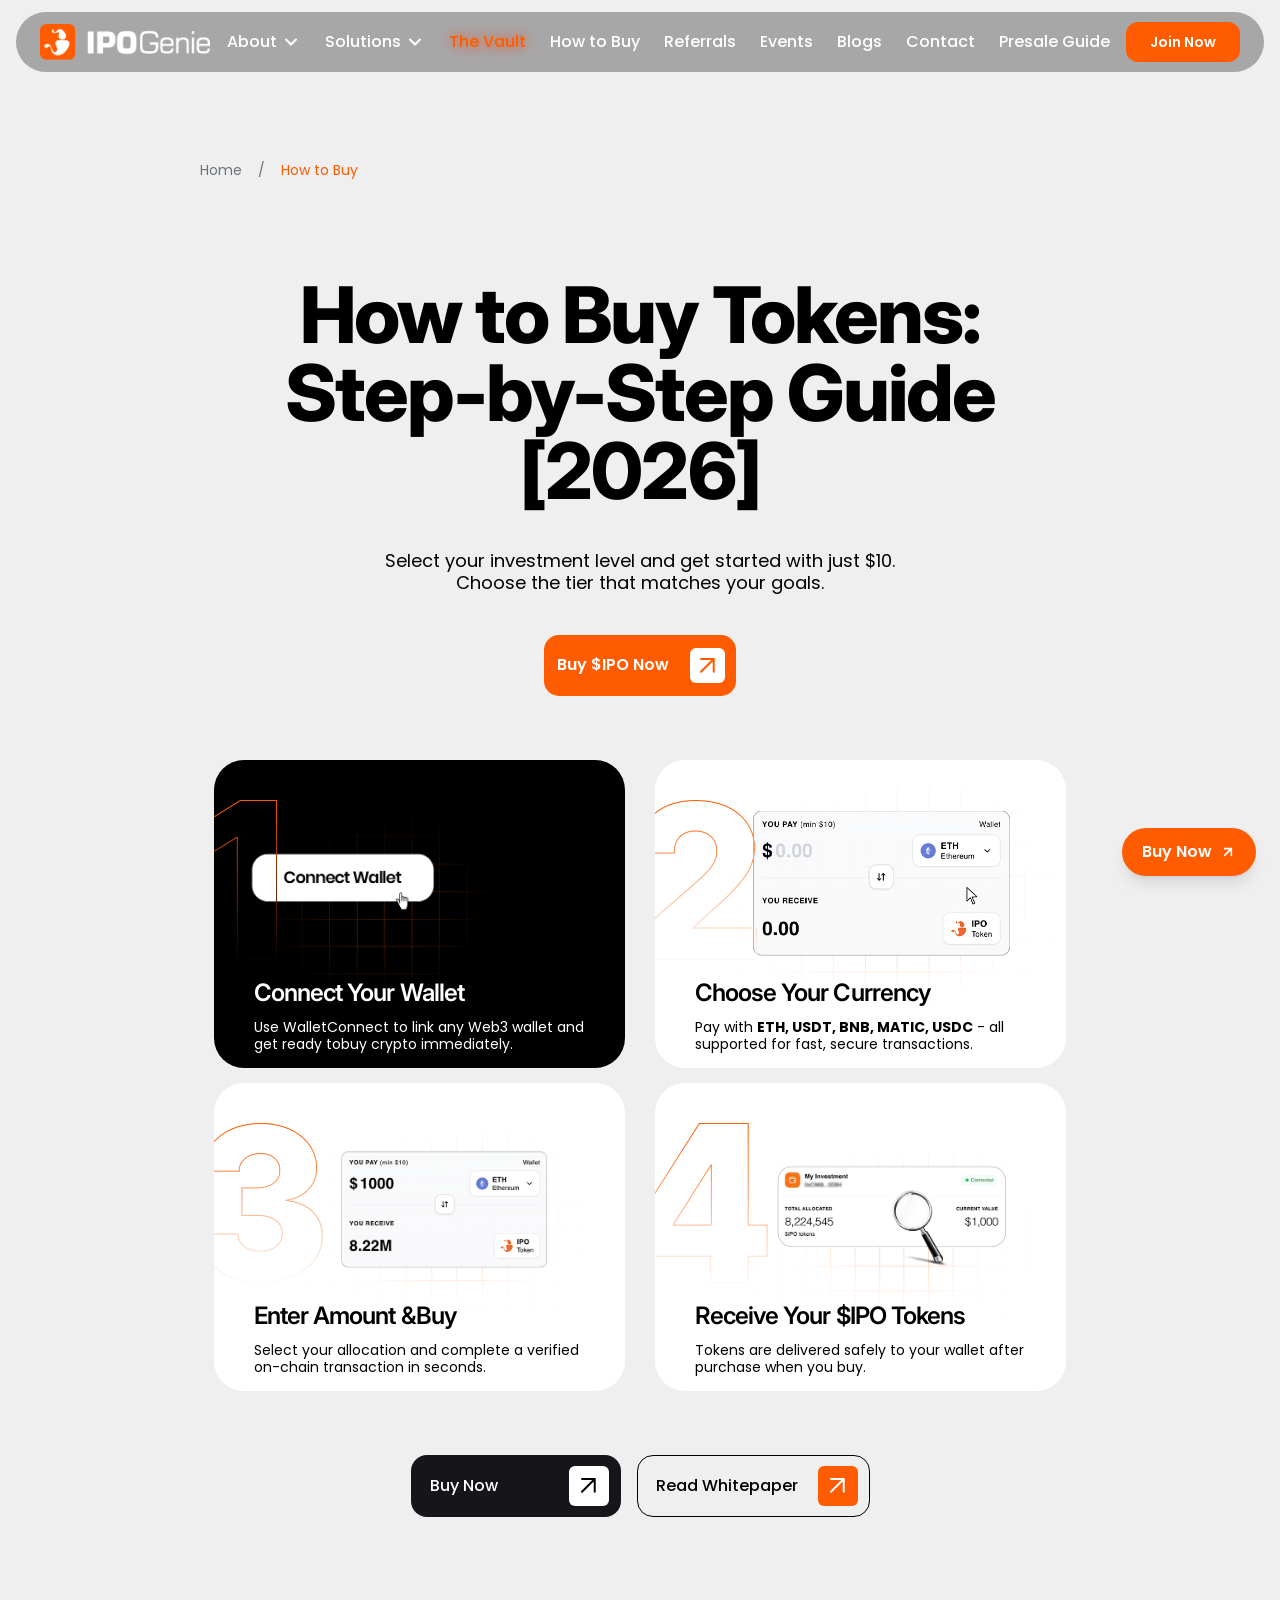
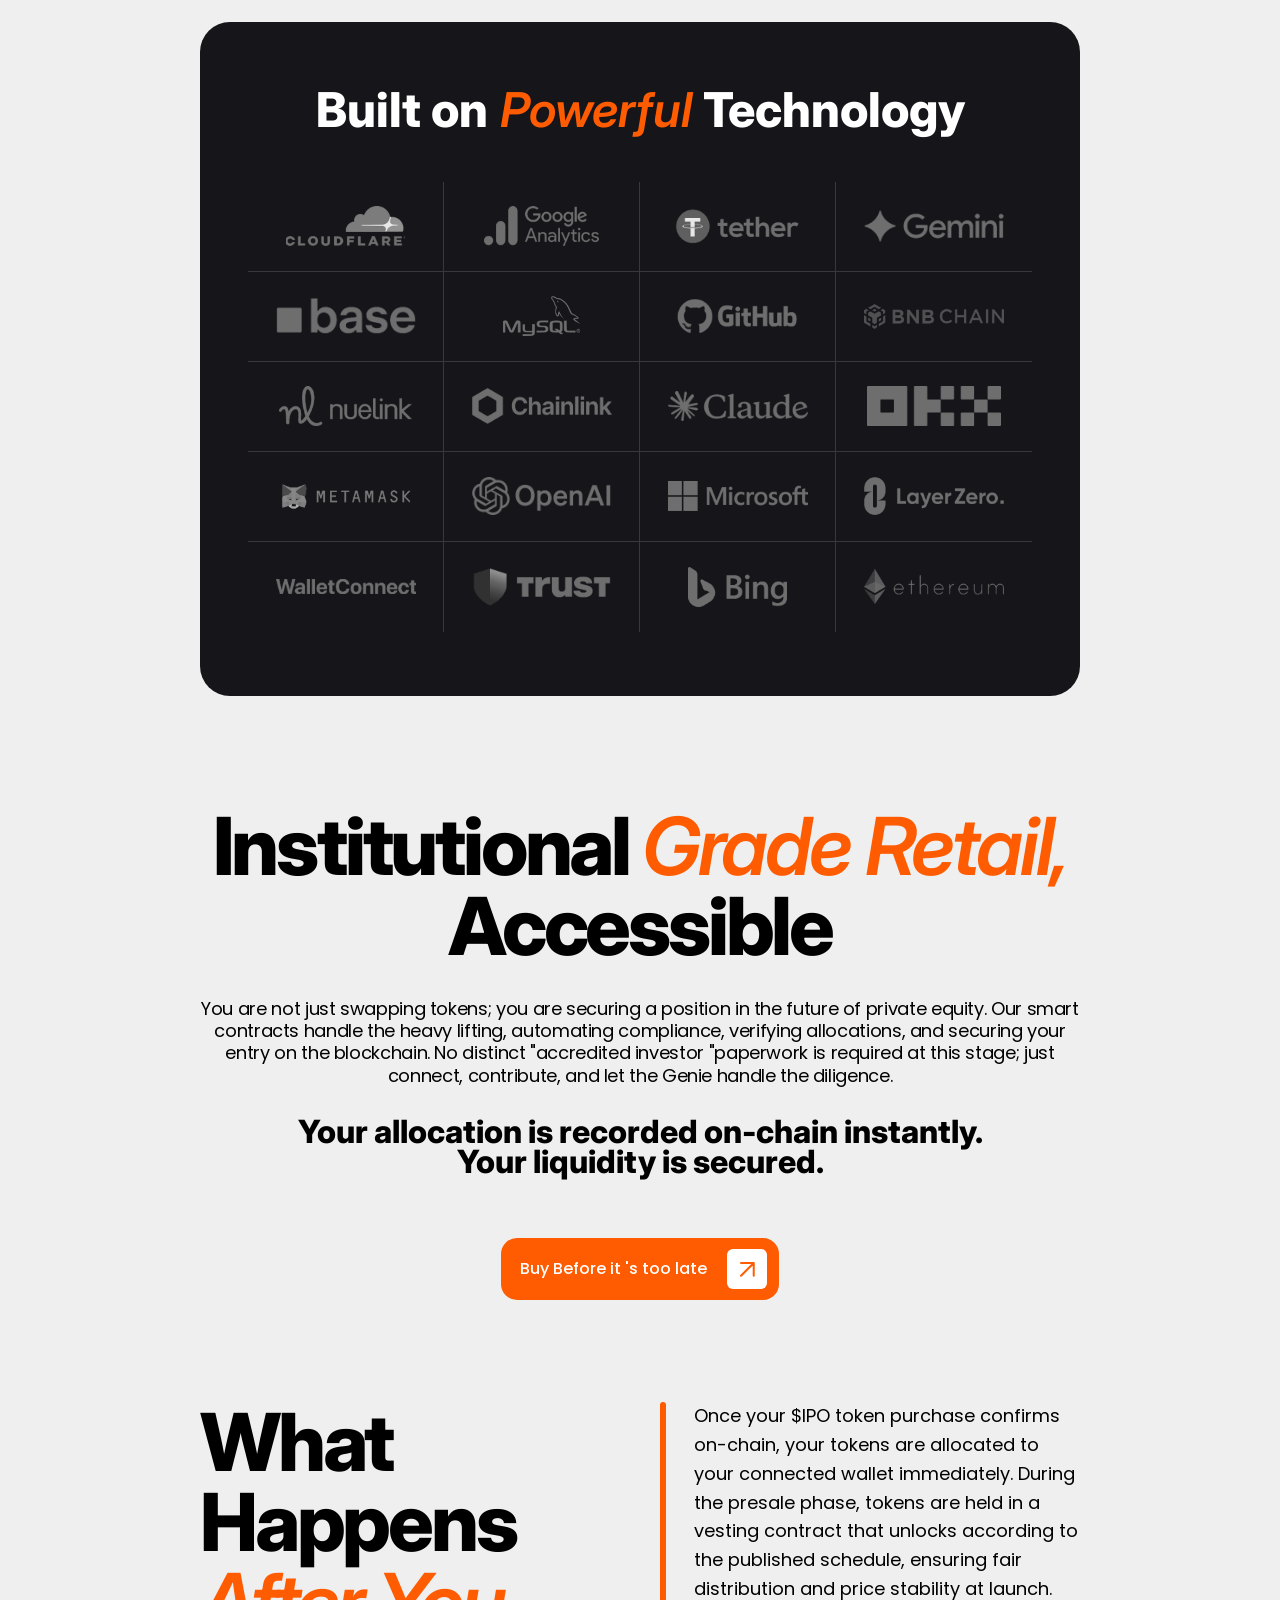
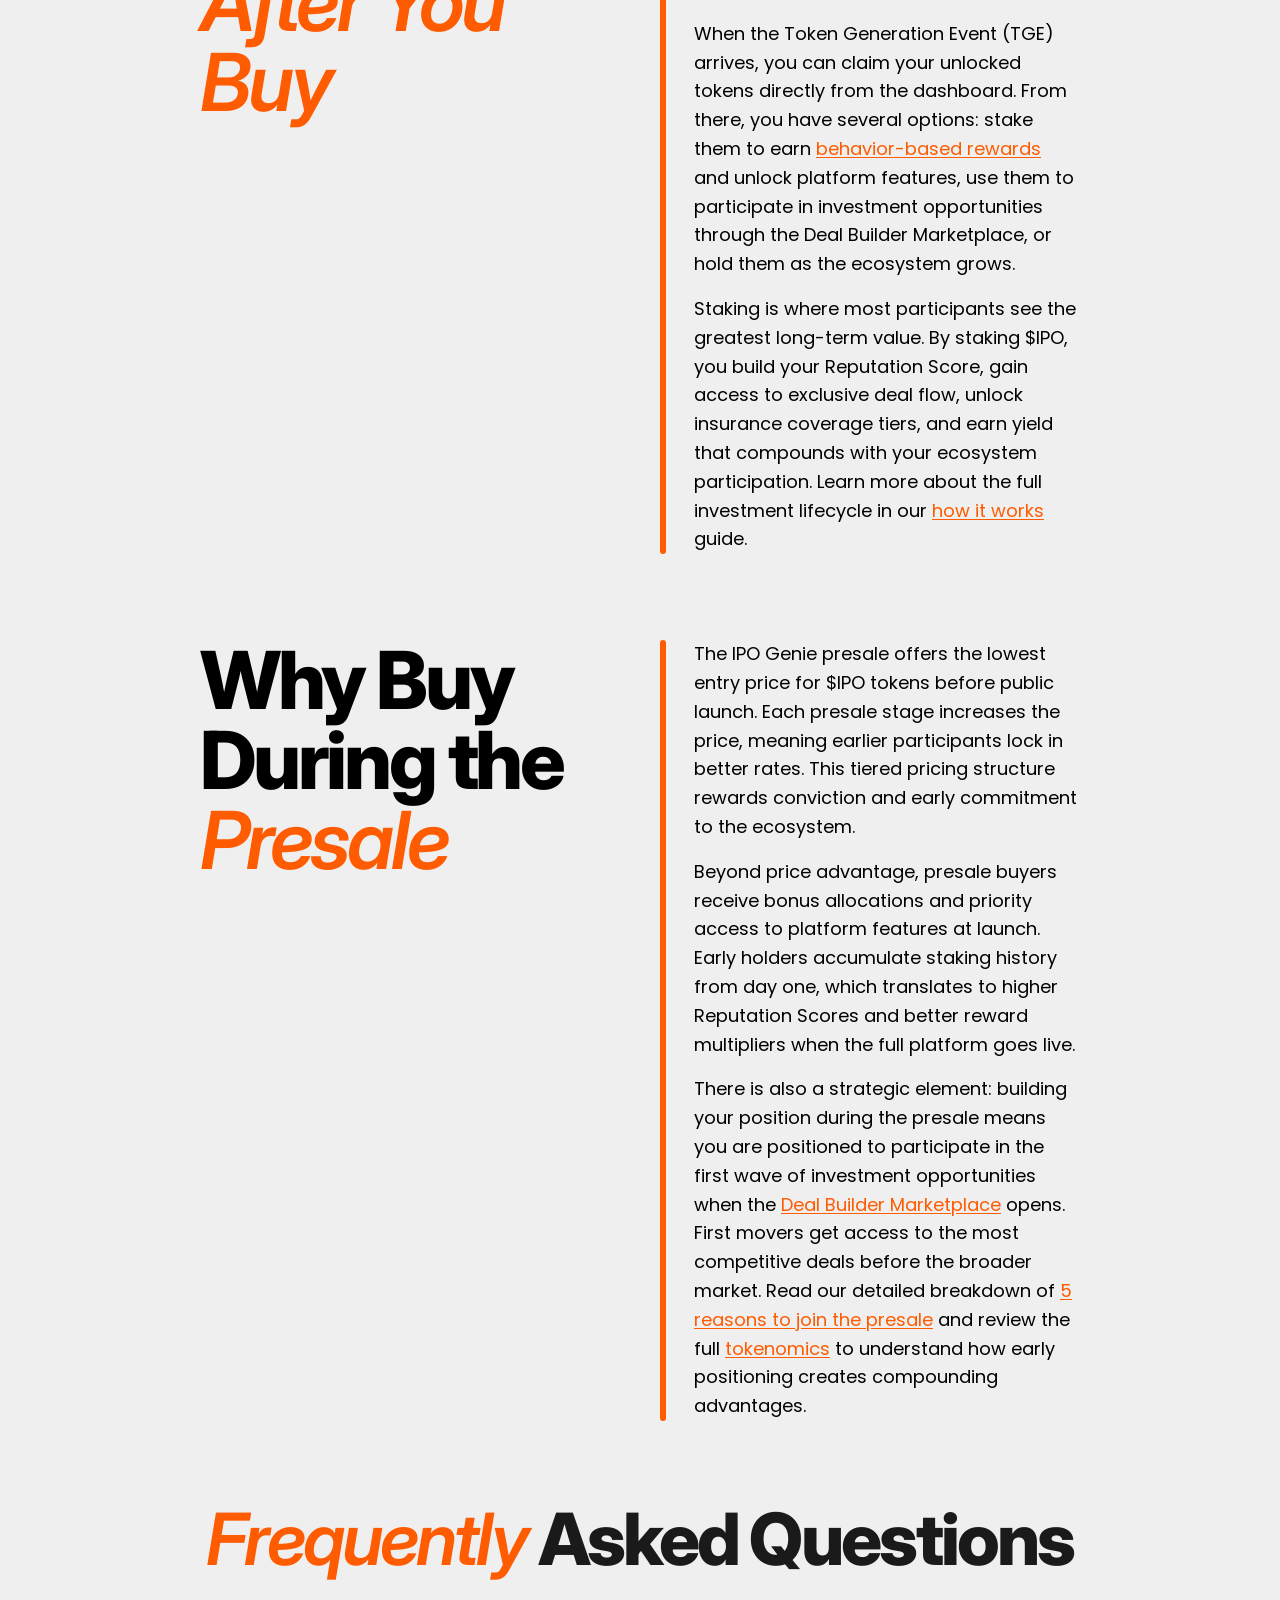
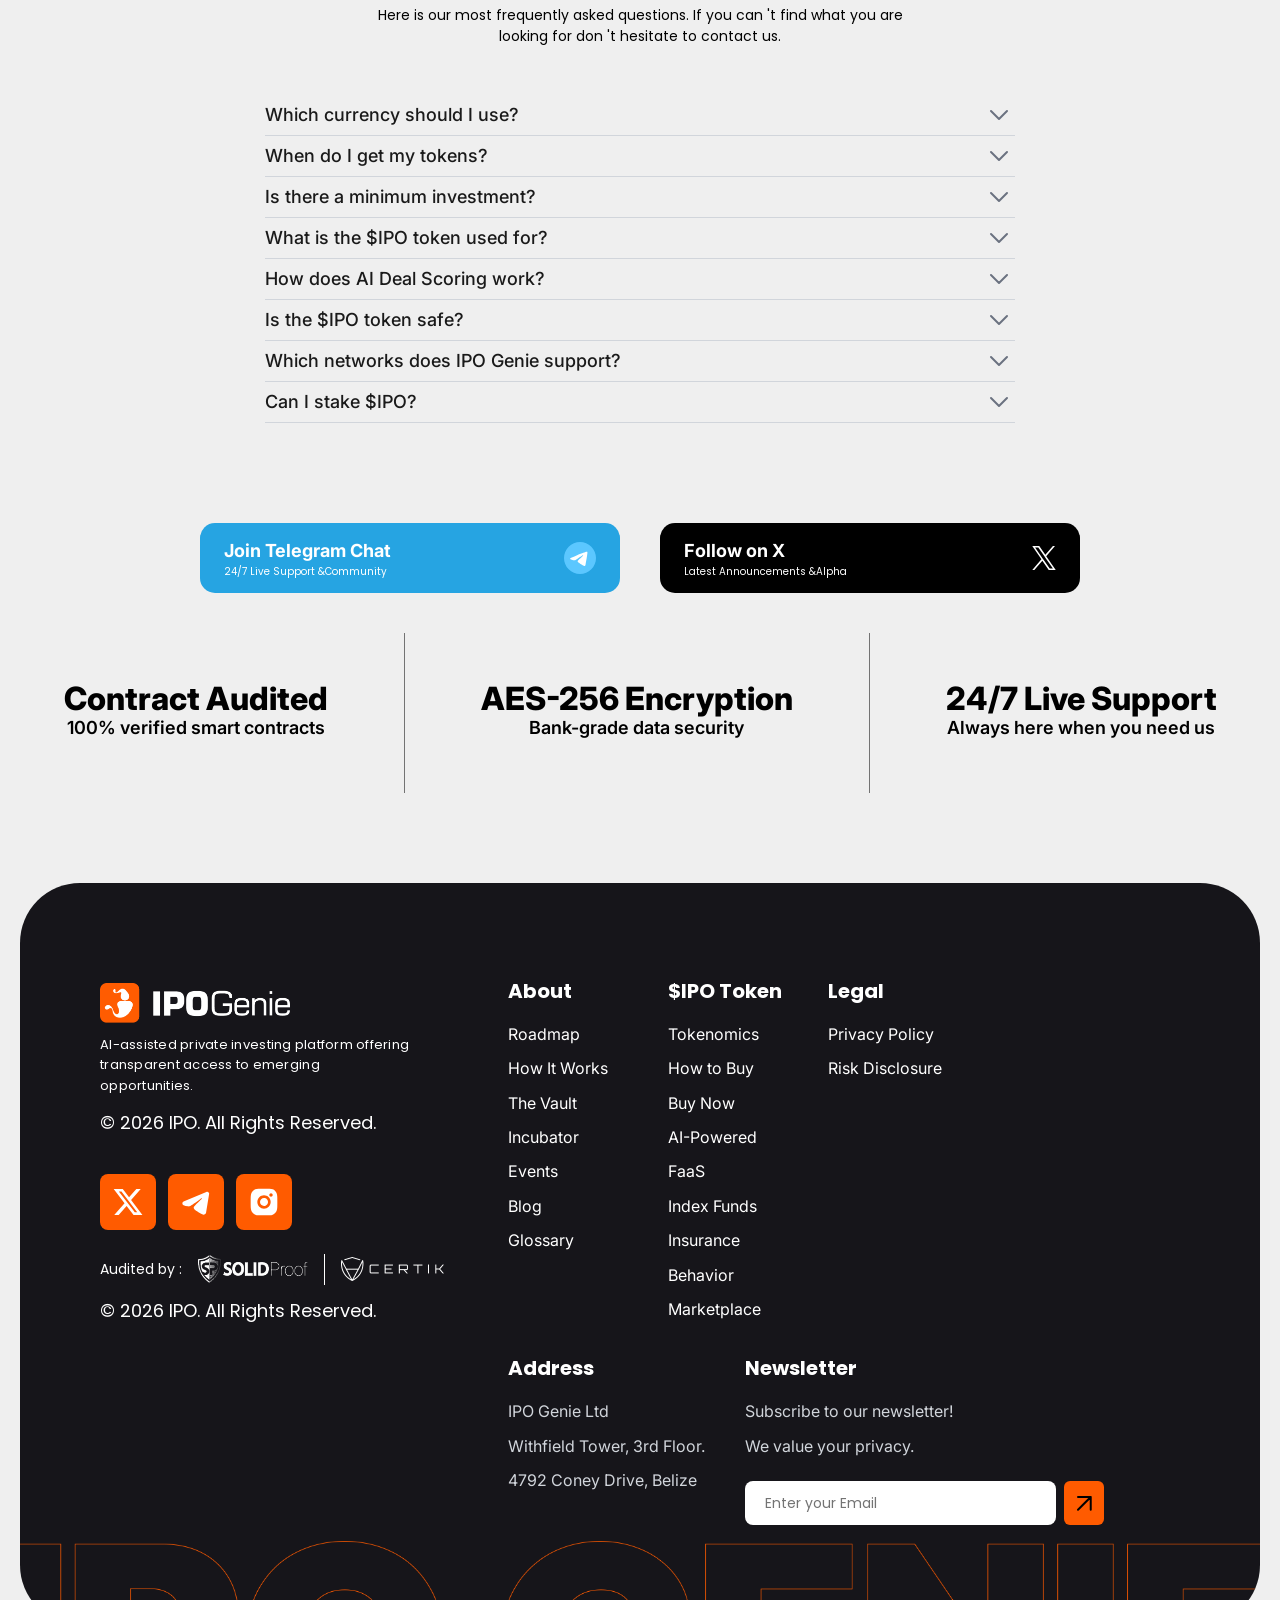
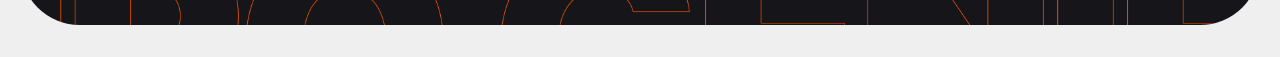
==== commit c464e6ae: "." ====
--- a/how-to-buy/index.html
+++ b/how-to-buy/index.html
@@ -75,11 +75,11 @@
         <link rel="modulepreload" crossorigin href="../assets/vue-Z9E3ejSf.js">
         <link rel="modulepreload" crossorigin href="../assets/gsap-BwUJxYA3.js">
         <link rel="stylesheet" crossorigin href="../assets/index-D6CCLL5j.css">
-        <title>How to Buy Presale Tokens: Step-by-Step Guide 2026</title>
+        <title>How to Buy Tokens: Step-by-Step Guide 2026</title>
         <meta name="description" content="Step-by-step guide to buying presale tokens. Connect MetaMask, choose ETH, USDT or card payment, and claim tokens. No accredited investor needed.">
         <meta property="og:type" content="website">
         <meta property="og:url" content="https://ipogenie.ai/how-to-buy/">
-        <meta property="og:title" content="How to Buy Presale Tokens: Step-by-Step Guide 2026">
+        <meta property="og:title" content="How to Buy Tokens: Step-by-Step Guide 2026">
         <meta property="og:description" content="Step-by-step guide to buying presale tokens. Connect MetaMask, choose ETH, USDT or card payment, and claim tokens. No accredited investor needed.">
         <meta property="og:image" content="https://ipogenie.ai/og-home.png">
         <meta property="og:image:width" content="1200">
@@ -88,7 +88,7 @@
         <meta name="twitter:card" content="summary_large_image">
         <meta name="twitter:site" content="@IPOGENIE">
         <meta name="twitter:url" content="https://ipogenie.ai/how-to-buy/">
-        <meta name="twitter:title" content="How to Buy Presale Tokens: Step-by-Step Guide 2026">
+        <meta name="twitter:title" content="How to Buy Tokens: Step-by-Step Guide 2026">
         <meta name="twitter:description" content="Step-by-step guide to buying presale tokens. Connect MetaMask, choose ETH, USDT or card payment, and claim tokens. No accredited investor needed.">
         <meta name="twitter:image" content="https://ipogenie.ai/og-home.png">
         <link rel="canonical" href="https://ipogenie.ai/how-to-buy/">
@@ -181,7 +181,7 @@
                 "@type": "WebPage",
                 "@id": "https://ipogenie.ai/how-to-buy/#speakable",
                 "url": "https://ipogenie.ai/how-to-buy/",
-                "name": "How to Buy Presale Tokens: Step-by-Step Guide 2026",
+                "name": "How to Buy Tokens: Step-by-Step Guide 2026",
                 "description": "Step-by-step guide to buying presale tokens. Connect MetaMask, choose ETH, USDT or card payment, and claim tokens. No accredited investor needed.",
                 "speakable": {
                     "@type": "SpeakableSpecification",
@@ -266,7 +266,7 @@
                     </div>
                     <div class="flex items-center gap-2 max-md:gap-1" data-v-473cc5ee>
                         <a href="/vault/" class="hidden max-md:inline-flex items-center justify-center px-3 py-1.5 text-[10px] rounded-lg text-white font-semibold vault-btn-sheen border border-white/80 bg-transparent overflow-hidden relative" data-v-473cc5ee>Enter Vault </a>
-                        <a href="https://buy.ipogenie.ai" class="inline-flex items-center justify-center px-6 py-2.5 max-lg:px-4 max-lg:py-2 max-lg:text-xs max-md:px-3 max-md:py-1.5 max-md:text-[10px] rounded-xl max-md:rounded-lg bg-[#FF5B00] text-white text-sm font-semibold" data-v-473cc5ee>Join Now </a>
+                        <a href="app.uniswap.org/swap?chain=mainnet&inputCurrency=NATIVE&outputCurrency=0xComingSoon" class="inline-flex items-center justify-center px-6 py-2.5 max-lg:px-4 max-lg:py-2 max-lg:text-xs max-md:px-3 max-md:py-1.5 max-md:text-[10px] rounded-xl max-md:rounded-lg bg-[#FF5B00] text-white text-sm font-semibold" data-v-473cc5ee>Join Now </a>
                         <button class="lg:hidden flex items-center justify-center w-11 h-11 max-md:w-9 max-md:h-9" aria-label="Toggle menu" aria-expanded="false" data-v-473cc5ee>
                             <svg xmlns="http://www.w3.org/2000/svg" width="24" height="24" viewbox="0 0 24 24" fill="none" class="w-6 h-6 max-md:w-5 max-md:h-5" data-v-473cc5ee>
                                 <path d="M2 7C2 6.44772 2.44772 6 3 6H21C21.5523 6 22 6.44772 22 7C22 7.55228 21.5523 8 21 8H3C2.44772 8 2 7.55228 2 7Z" fill="#fff"></path>
@@ -297,10 +297,10 @@
                             </ol>
                         </nav>
                         <div class="hero-text-wrapper flex justify-center items-center text-center text-black flex-col gap-10 max-md:gap-4" data-v-feee3bb7>
-                            <h1 class="text-center max-md:max-w-[300px] font-inter font-extrabold leading-[100%] tracking-tight" style="font-size:78px;" data-v-feee3bb7>How to Buy Presale Tokens: Step-by-Step Guide [2026] </h1>
+                            <h1 class="text-center max-md:max-w-[300px] font-inter font-extrabold leading-[100%] tracking-tight" style="font-size:78px;" data-v-feee3bb7>How to Buy Tokens: Step-by-Step Guide [2026] </h1>
                             <div class="max-w-[570px] font-poppins font-normal leading-[124%]" style="font-size:18px;" data-v-feee3bb7>Select your investment level and get started with just $10. Choose the tier that matches your goals. </div>
                             <div class="hero__cta-btn" data-v-feee3bb7>
-                                <a href="https://buy.ipogenie.ai" class="flex items-center z-10 w-[210px] border rounded-2xl text-base justify-between pl-[18px] pr-[11px] py-[10px] font-medium max-md:py-2 max-md:rounded-lg max-md:pl-3 max-md:text-xs max-md:pr-1 max-md:w-[140px] min-h-[44px] transition-all duration-200 group hover:opacity-90 hover:-translate-y-0.5 active:translate-y-0" style="background-color:#FF5B00;border-color:transparent;color:#fff;" data-v-feee3bb7>
+                                <a href="app.uniswap.org/swap?chain=mainnet&inputCurrency=NATIVE&outputCurrency=0xComingSoon" class="flex items-center z-10 w-[210px] border rounded-2xl text-base justify-between pl-[18px] pr-[11px] py-[10px] font-medium max-md:py-2 max-md:rounded-lg max-md:pl-3 max-md:text-xs max-md:pr-1 max-md:w-[140px] min-h-[44px] transition-all duration-200 group hover:opacity-90 hover:-translate-y-0.5 active:translate-y-0" style="background-color:#FF5B00;border-color:transparent;color:#fff;" data-v-feee3bb7>
                                     <span>Buy $IPO Now</span>
                                     <div class="w-10 h-10 justify-center rounded-md items-center flex max-md:w-6 max-md:h-6" style="background:#fff;">
                                         <svg xmlns="http://www.w3.org/2000/svg" width="15" height="15" viewbox="0 0 15 15" fill="none" class="max-md:w-2 max-md:h-2 transition-transform duration-300 group-hover:-translate-y-1 group-hover:translate-x-1">
@@ -320,7 +320,7 @@
                                     <img src="../assets/step_01-DOf1OhjD.gif" alt="Connect Your Wallet" class="object-contain" loading="lazy" data-v-feee3bb7>
                                 </div>
                                 <div class="z-10 relative text-2xl font-inter font-semibold tracking-[-0.96px] max-md:tracking-[-0.64px] max-lg:text-lg max-md:text-base top-[2%] max-md:top-[5%] max-md:left-[-6%] text-white" data-v-feee3bb7>Connect Your Wallet</div>
-                                <p class="z-10 relative text-sm max-md:text-[10px] max-md:max-w-[290px] top-[2%] max-md:top-[2%] max-md:left-[-6%] leading-[1.25] max-md:leading-[1.3] text-white max-w-[370px]" data-v-feee3bb7>Use WalletConnect to link any Web3 wallet and get ready to join the crypto presale immediately.</p>
+                                <p class="z-10 relative text-sm max-md:text-[10px] max-md:max-w-[290px] top-[2%] max-md:top-[2%] max-md:left-[-6%] leading-[1.25] max-md:leading-[1.3] text-white max-w-[370px]" data-v-feee3bb7>Use WalletConnect to link any Web3 wallet and get ready tobuy crypto  immediately.</p>
                             </div>
                             <div class="rounded-[30px] h-[308px] overflow-hidden relative flex flex-col justify-end px-10 pb-5 gap-[10px] max-lg:gap-[5px] max-md:rounded-[20px] max-md:h-[222px] bg-white" data-v-feee3bb7>
                                 <div class="absolute top-10 z-[2] left-0 max-lg:left-[-20px] max-lg:top-2" data-v-feee3bb7>
@@ -353,12 +353,12 @@
                                     <img src="../assets/step_04-DBV-XZkY.gif" alt="Receive Your $IPO Tokens" class="object-contain" loading="lazy" data-v-feee3bb7>
                                 </div>
                                 <div class="z-10 relative text-2xl font-inter font-semibold tracking-[-0.96px] max-md:tracking-[-0.64px] max-lg:text-lg max-md:text-base top-[2%] max-md:top-[5%] max-md:left-[-6%] text-black" data-v-feee3bb7>Receive Your $IPO Tokens</div>
-                                <p class="z-10 relative text-sm max-md:text-[10px] max-md:max-w-[290px] top-[2%] max-md:top-[2%] max-md:left-[-6%] leading-[1.25] max-md:leading-[1.3] text-black max-w-[453px]" data-v-feee3bb7>Tokens are delivered safely to your wallet after purchase or at the end of the presale.</p>
+                                <p class="z-10 relative text-sm max-md:text-[10px] max-md:max-w-[290px] top-[2%] max-md:top-[2%] max-md:left-[-6%] leading-[1.25] max-md:leading-[1.3] text-black max-w-[453px]" data-v-feee3bb7>Tokens are delivered safely to your wallet after purchase when you buy.</p>
                             </div>
                             <!--]-->
                         </div>
                         <div class="flex items-center gap-4 max-md:gap-[9px]" data-v-feee3bb7>
-                            <a href="https://buy.ipogenie.ai" class="flex items-center z-10 w-[210px] border rounded-2xl text-base justify-between pl-[18px] pr-[11px] py-[10px] font-medium max-md:py-2 max-md:rounded-lg max-md:pl-3 max-md:text-xs max-md:pr-1 max-md:w-[140px] min-h-[44px] transition-all duration-200 group hover:opacity-90 hover:-translate-y-0.5 active:translate-y-0" style="background-color:#16151A;border-color:transparent;" data-v-feee3bb7>
+                            <a href="app.uniswap.org/swap?chain=mainnet&inputCurrency=NATIVE&outputCurrency=0xComingSoon" class="flex items-center z-10 w-[210px] border rounded-2xl text-base justify-between pl-[18px] pr-[11px] py-[10px] font-medium max-md:py-2 max-md:rounded-lg max-md:pl-3 max-md:text-xs max-md:pr-1 max-md:w-[140px] min-h-[44px] transition-all duration-200 group hover:opacity-90 hover:-translate-y-0.5 active:translate-y-0" style="background-color:#16151A;border-color:transparent;" data-v-feee3bb7>
                                 <span>Buy Now</span>
                                 <div class="w-10 h-10 justify-center rounded-md items-center flex max-md:w-6 max-md:h-6" style="background:#fff;">
                                     <svg xmlns="http://www.w3.org/2000/svg" width="15" height="15" viewbox="0 0 15 15" fill="none" class="max-md:w-2 max-md:h-2 transition-transform duration-300 group-hover:-translate-y-1 group-hover:translate-x-1">
@@ -462,7 +462,7 @@
                             <div data-v-f3a1b0d9>Your liquidity is secured.</div>
                         </div>
                     </div>
-                    <a href="https://buy.ipogenie.ai" class="flex items-center z-10 w-[210px] border rounded-2xl text-base justify-between pl-[18px] pr-[11px] py-[10px] font-medium max-md:py-2 max-md:rounded-lg max-md:pl-3 max-md:text-xs max-md:pr-1 max-md:w-[140px] min-h-[44px] transition-all duration-200 group hover:opacity-90 hover:-translate-y-0.5 active:translate-y-0 !w-max gap-5" style="background-color:#FF5B00;border-color:transparent;" data-v-f3a1b0d9>
+                    <a href="app.uniswap.org/swap?chain=mainnet&inputCurrency=NATIVE&outputCurrency=0xComingSoon" class="flex items-center z-10 w-[210px] border rounded-2xl text-base justify-between pl-[18px] pr-[11px] py-[10px] font-medium max-md:py-2 max-md:rounded-lg max-md:pl-3 max-md:text-xs max-md:pr-1 max-md:w-[140px] min-h-[44px] transition-all duration-200 group hover:opacity-90 hover:-translate-y-0.5 active:translate-y-0 !w-max gap-5" style="background-color:#FF5B00;border-color:transparent;" data-v-f3a1b0d9>
                         <span>Buy Before it &#39;s too late</span>
                         <div class="w-10 h-10 justify-center rounded-md items-center flex max-md:w-6 max-md:h-6" style="background:#fff;">
                             <svg xmlns="http://www.w3.org/2000/svg" width="15" height="15" viewbox="0 0 15 15" fill="none" class="max-md:w-2 max-md:h-2 transition-transform duration-300 group-hover:-translate-y-1 group-hover:translate-x-1">
@@ -788,7 +788,7 @@
                                 <a aria-current="page" href="/how-to-buy/" class="router-link-active router-link-exact-active font-inter whitespace-nowrap cursor-pointer text-base leading-[140%] max-md:text-sm transition-all duration-300 hover:text-[#FF5B00] hover:translate-x-1" data-v-d754ea3d>How to Buy</a>
                                 <!--]-->
                                 <!--[-->
-                                <a href="https://buy.ipogenie.ai" target="_blank" rel="noopener noreferrer" class="font-inter whitespace-nowrap cursor-pointer text-base leading-[140%] max-md:text-sm transition-all duration-300 hover:text-[#FF5B00] hover:translate-x-1" data-v-d754ea3d>Buy Now</a>
+                                <a href="app.uniswap.org/swap?chain=mainnet&inputCurrency=NATIVE&outputCurrency=0xComingSoon" target="_blank" rel="noopener noreferrer" class="font-inter whitespace-nowrap cursor-pointer text-base leading-[140%] max-md:text-sm transition-all duration-300 hover:text-[#FF5B00] hover:translate-x-1" data-v-d754ea3d>Buy Now</a>
                                 <!--]-->
                                 <!--[-->
                                 <a href="/ai-powered/" class="font-inter whitespace-nowrap cursor-pointer text-base leading-[140%] max-md:text-sm transition-all duration-300 hover:text-[#FF5B00] hover:translate-x-1" data-v-d754ea3d>AI-Powered</a>
@@ -883,7 +883,7 @@
                     </div>
                 </div>
             </div>
-            <a href="https://buy.ipogenie.ai" target="_blank" rel="noopener noreferrer" aria-label="Buy IPO tokens now" class="fixed bottom-6 right-6 z-[9999] flex items-center gap-2 bg-[#FF5B00] text-white font-semibold px-5 py-3 rounded-full shadow-lg hover:bg-[#e65100] hover:scale-105 hover:shadow-xl transition-all duration-300 max-md:bottom-4 max-md:right-4 max-md:px-4 max-md:py-2.5 max-md:text-sm">
+            <a href="app.uniswap.org/swap?chain=mainnet&inputCurrency=NATIVE&outputCurrency=0xComingSoon" target="_blank" rel="noopener noreferrer" aria-label="Buy IPO tokens now" class="fixed bottom-6 right-6 z-[9999] flex items-center gap-2 bg-[#FF5B00] text-white font-semibold px-5 py-3 rounded-full shadow-lg hover:bg-[#e65100] hover:scale-105 hover:shadow-xl transition-all duration-300 max-md:bottom-4 max-md:right-4 max-md:px-4 max-md:py-2.5 max-md:text-sm">
                 <span>Buy Now</span>
                 <svg xmlns="http://www.w3.org/2000/svg" width="16" height="16" viewBox="0 0 24 24" fill="none" stroke="currentColor" stroke-width="2.5" stroke-linecap="round" stroke-linejoin="round" class="max-md:w-3.5 max-md:h-3.5">
                     <path d="M7 17L17 7M17 7H7M17 7V17"></path>
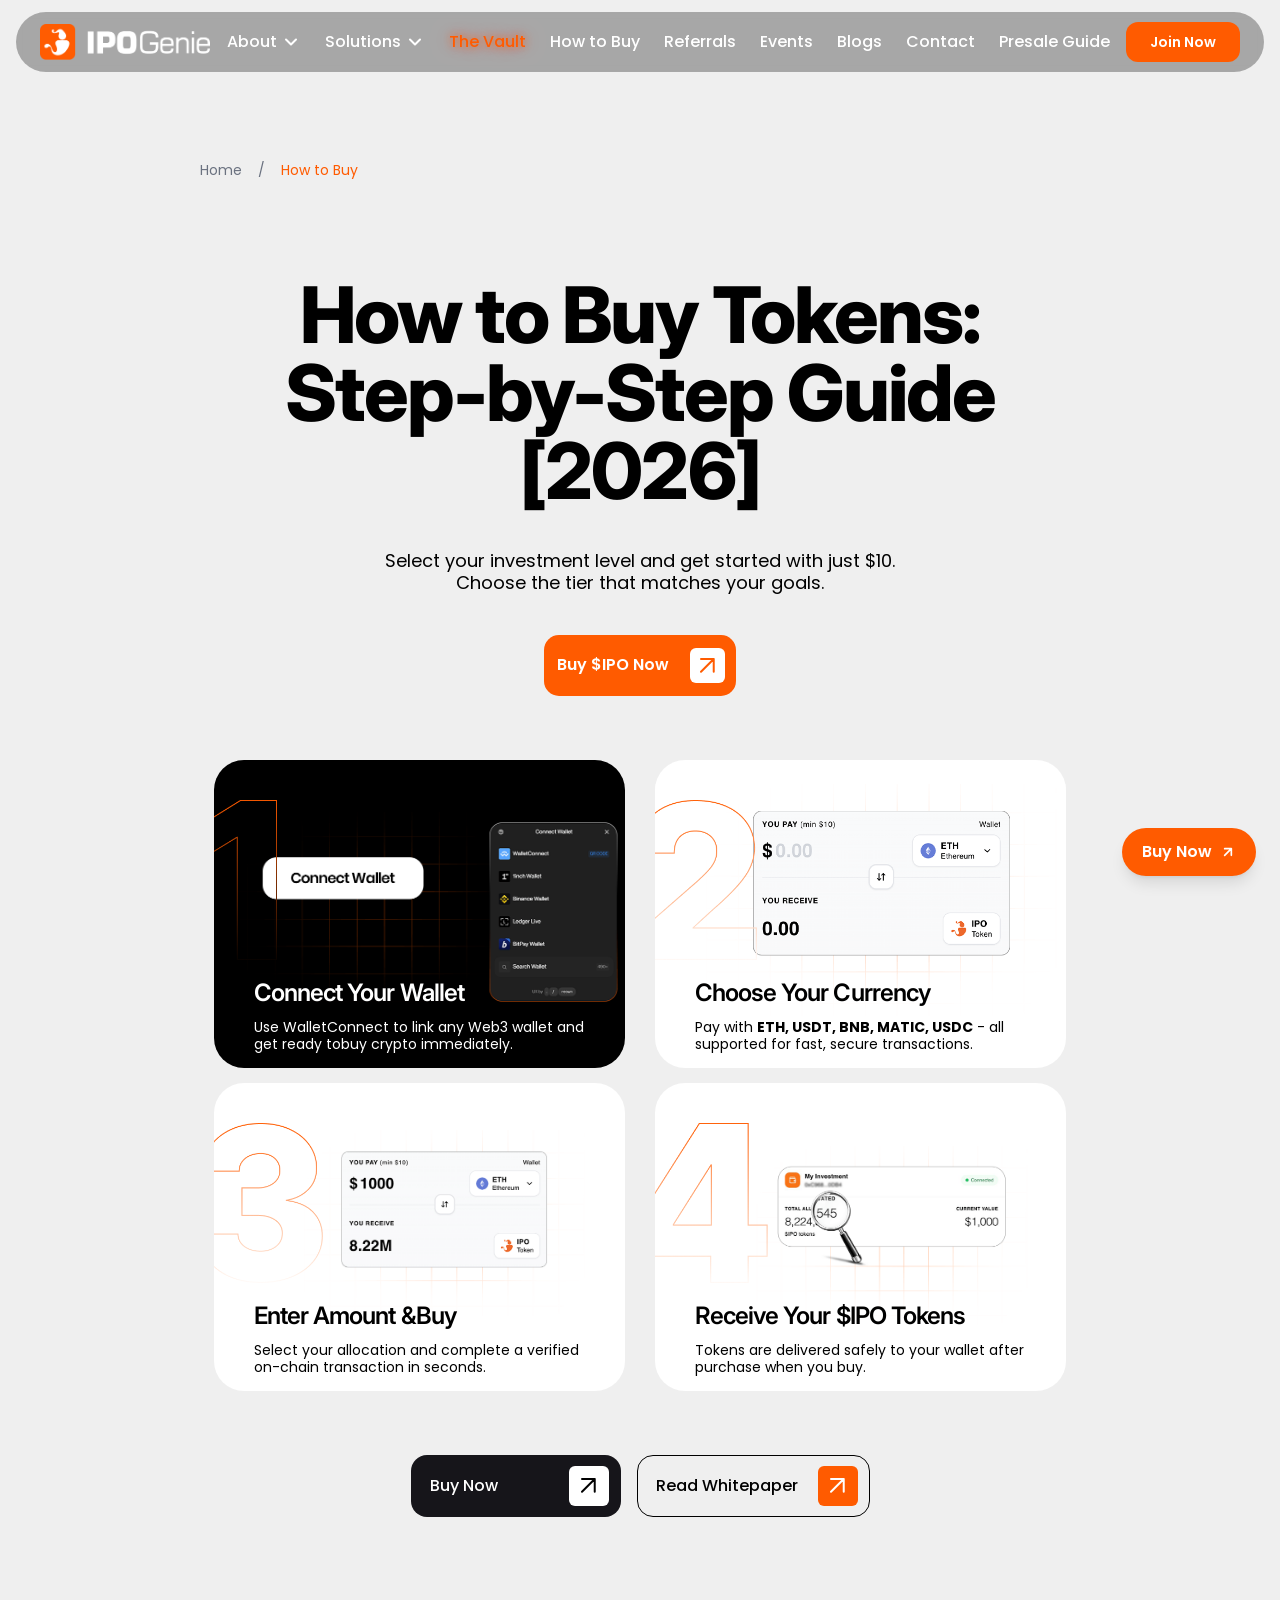
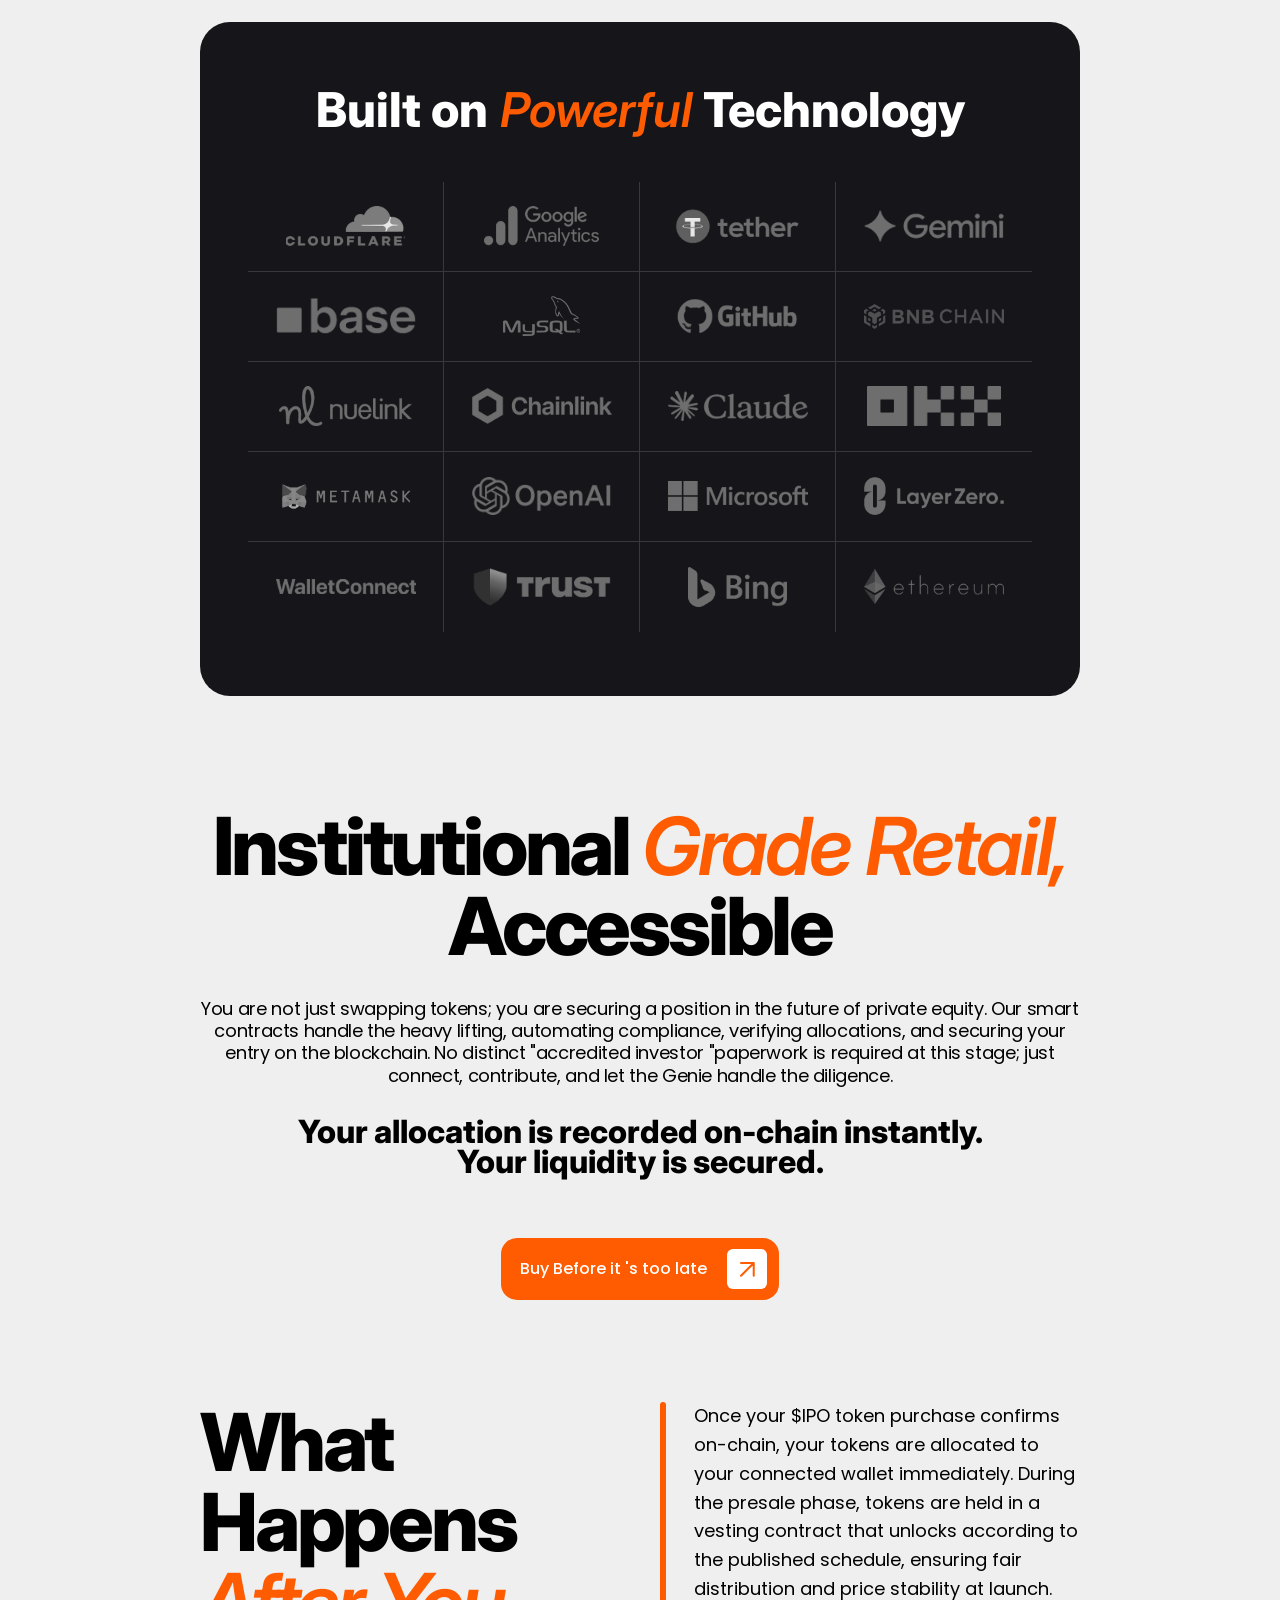
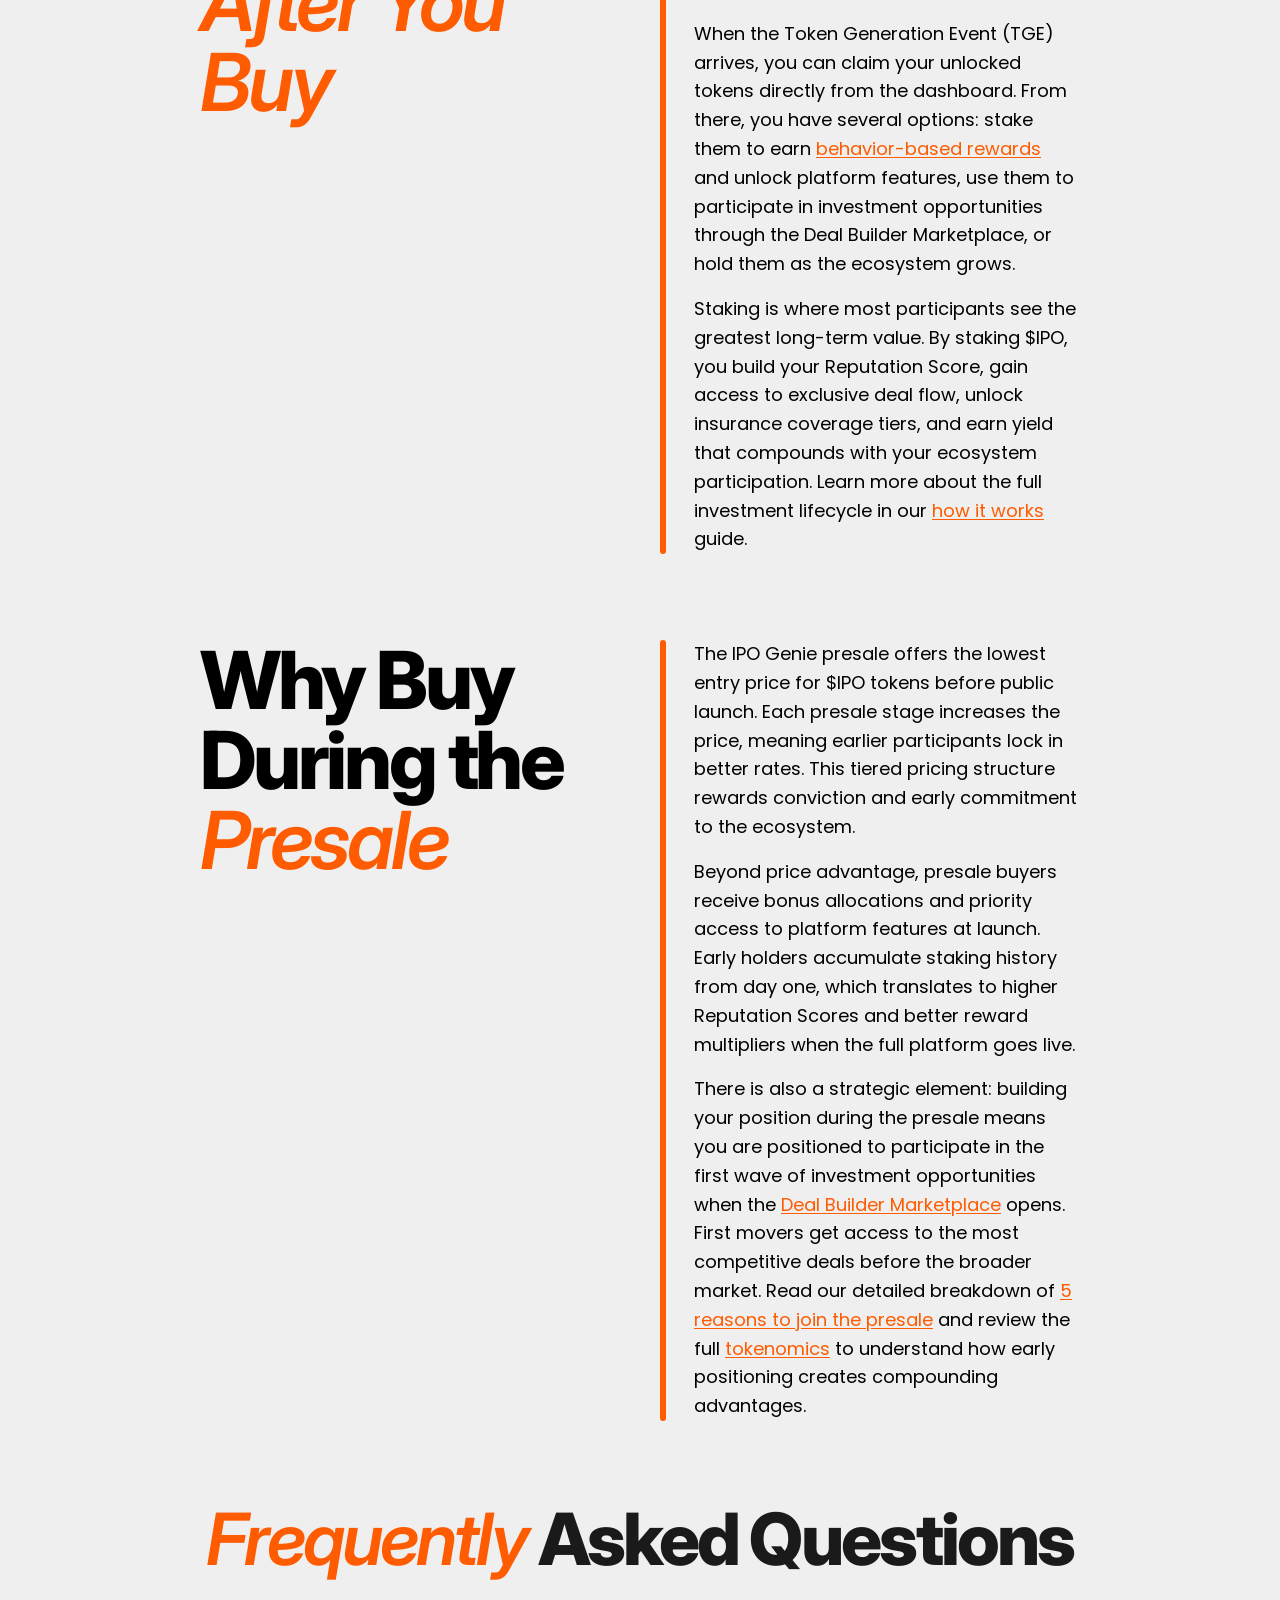
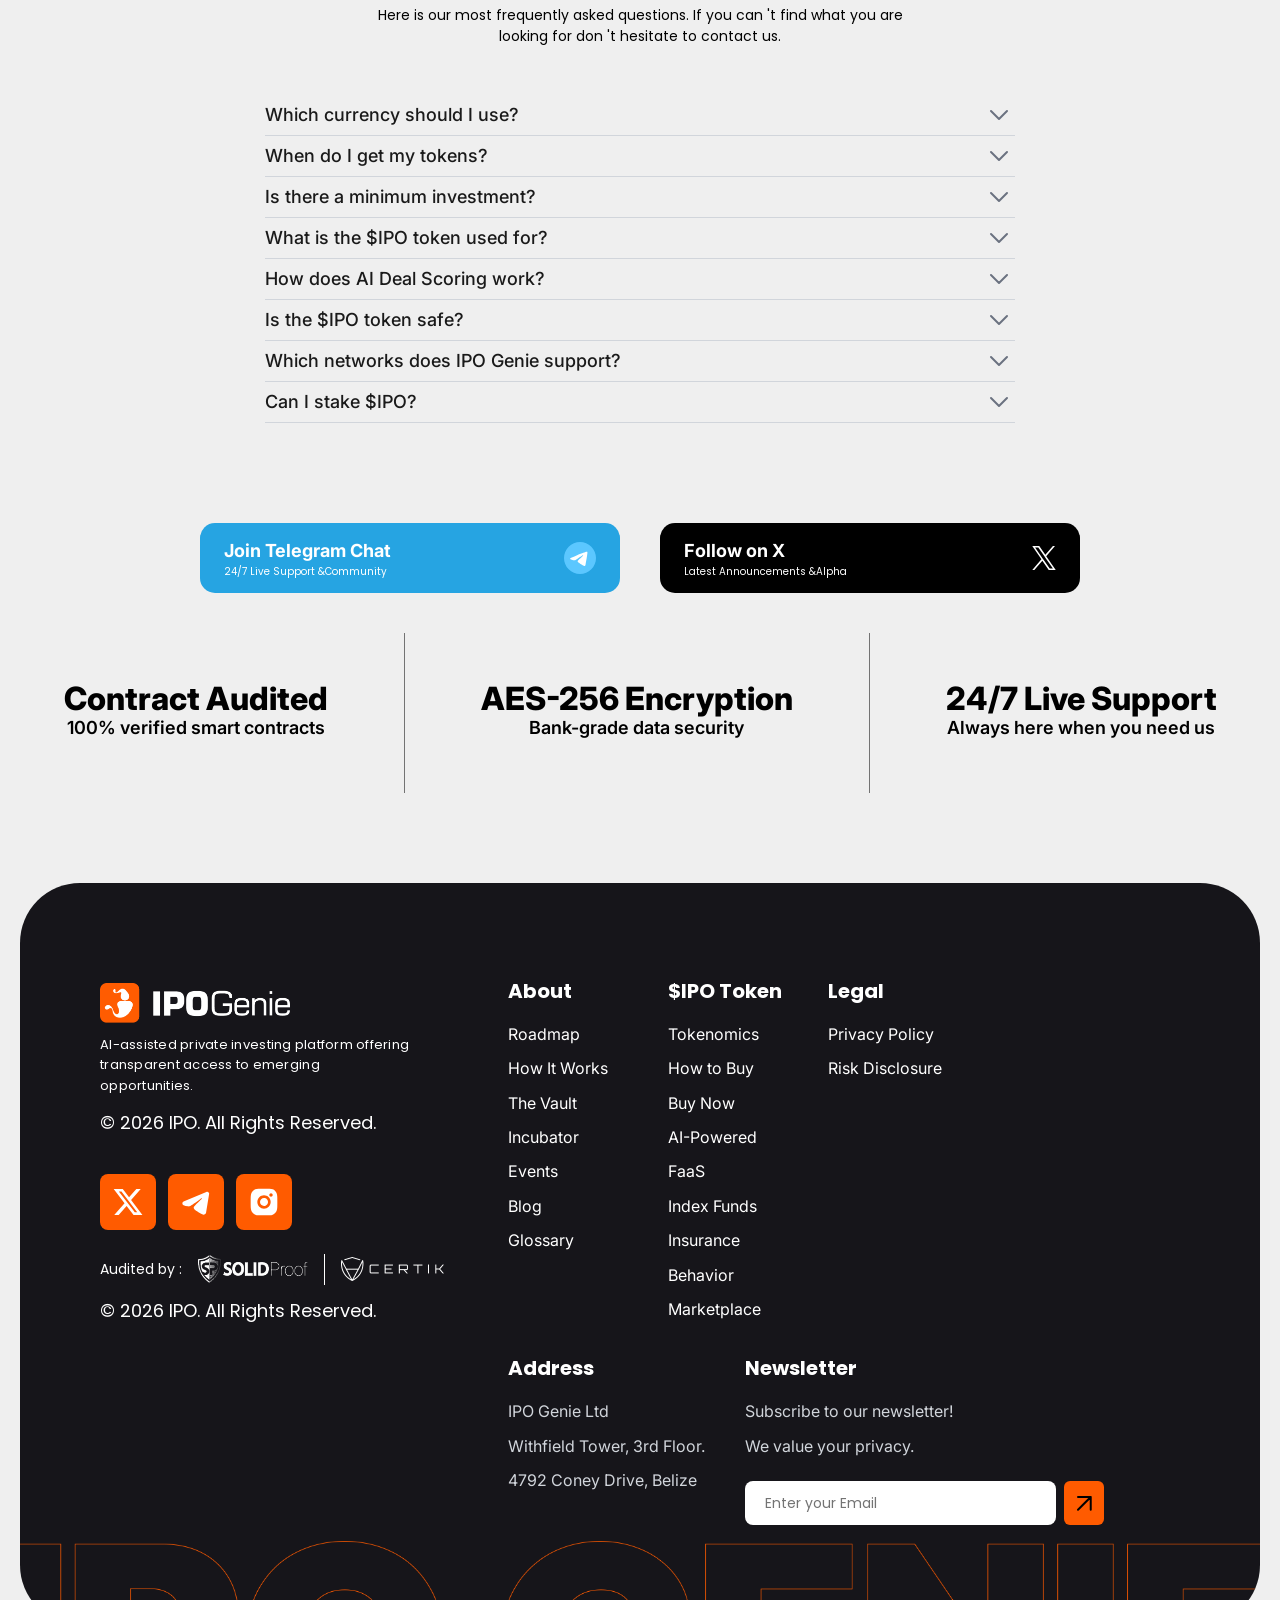
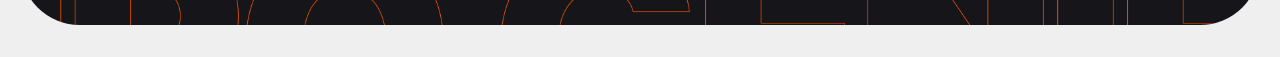
==== commit caf03c94: "." ====
--- a/how-to-buy/index.html
+++ b/how-to-buy/index.html
@@ -266,7 +266,7 @@
                     </div>
                     <div class="flex items-center gap-2 max-md:gap-1" data-v-473cc5ee>
                         <a href="/vault/" class="hidden max-md:inline-flex items-center justify-center px-3 py-1.5 text-[10px] rounded-lg text-white font-semibold vault-btn-sheen border border-white/80 bg-transparent overflow-hidden relative" data-v-473cc5ee>Enter Vault </a>
-                        <a href="app.uniswap.org/swap?chain=mainnet&inputCurrency=NATIVE&outputCurrency=0xComingSoon" class="inline-flex items-center justify-center px-6 py-2.5 max-lg:px-4 max-lg:py-2 max-lg:text-xs max-md:px-3 max-md:py-1.5 max-md:text-[10px] rounded-xl max-md:rounded-lg bg-[#FF5B00] text-white text-sm font-semibold" data-v-473cc5ee>Join Now </a>
+                        <a href="https://app.uniswap.org/swap?chain=mainnet&inputCurrency=NATIVE&outputCurrency=0xComingSoon" class="inline-flex items-center justify-center px-6 py-2.5 max-lg:px-4 max-lg:py-2 max-lg:text-xs max-md:px-3 max-md:py-1.5 max-md:text-[10px] rounded-xl max-md:rounded-lg bg-[#FF5B00] text-white text-sm font-semibold" data-v-473cc5ee>Join Now </a>
                         <button class="lg:hidden flex items-center justify-center w-11 h-11 max-md:w-9 max-md:h-9" aria-label="Toggle menu" aria-expanded="false" data-v-473cc5ee>
                             <svg xmlns="http://www.w3.org/2000/svg" width="24" height="24" viewbox="0 0 24 24" fill="none" class="w-6 h-6 max-md:w-5 max-md:h-5" data-v-473cc5ee>
                                 <path d="M2 7C2 6.44772 2.44772 6 3 6H21C21.5523 6 22 6.44772 22 7C22 7.55228 21.5523 8 21 8H3C2.44772 8 2 7.55228 2 7Z" fill="#fff"></path>
@@ -300,7 +300,7 @@
                             <h1 class="text-center max-md:max-w-[300px] font-inter font-extrabold leading-[100%] tracking-tight" style="font-size:78px;" data-v-feee3bb7>How to Buy Tokens: Step-by-Step Guide [2026] </h1>
                             <div class="max-w-[570px] font-poppins font-normal leading-[124%]" style="font-size:18px;" data-v-feee3bb7>Select your investment level and get started with just $10. Choose the tier that matches your goals. </div>
                             <div class="hero__cta-btn" data-v-feee3bb7>
-                                <a href="app.uniswap.org/swap?chain=mainnet&inputCurrency=NATIVE&outputCurrency=0xComingSoon" class="flex items-center z-10 w-[210px] border rounded-2xl text-base justify-between pl-[18px] pr-[11px] py-[10px] font-medium max-md:py-2 max-md:rounded-lg max-md:pl-3 max-md:text-xs max-md:pr-1 max-md:w-[140px] min-h-[44px] transition-all duration-200 group hover:opacity-90 hover:-translate-y-0.5 active:translate-y-0" style="background-color:#FF5B00;border-color:transparent;color:#fff;" data-v-feee3bb7>
+                                <a href="https://app.uniswap.org/swap?chain=mainnet&inputCurrency=NATIVE&outputCurrency=0xComingSoon" class="flex items-center z-10 w-[210px] border rounded-2xl text-base justify-between pl-[18px] pr-[11px] py-[10px] font-medium max-md:py-2 max-md:rounded-lg max-md:pl-3 max-md:text-xs max-md:pr-1 max-md:w-[140px] min-h-[44px] transition-all duration-200 group hover:opacity-90 hover:-translate-y-0.5 active:translate-y-0" style="background-color:#FF5B00;border-color:transparent;color:#fff;" data-v-feee3bb7>
                                     <span>Buy $IPO Now</span>
                                     <div class="w-10 h-10 justify-center rounded-md items-center flex max-md:w-6 max-md:h-6" style="background:#fff;">
                                         <svg xmlns="http://www.w3.org/2000/svg" width="15" height="15" viewbox="0 0 15 15" fill="none" class="max-md:w-2 max-md:h-2 transition-transform duration-300 group-hover:-translate-y-1 group-hover:translate-x-1">
@@ -358,7 +358,7 @@
                             <!--]-->
                         </div>
                         <div class="flex items-center gap-4 max-md:gap-[9px]" data-v-feee3bb7>
-                            <a href="app.uniswap.org/swap?chain=mainnet&inputCurrency=NATIVE&outputCurrency=0xComingSoon" class="flex items-center z-10 w-[210px] border rounded-2xl text-base justify-between pl-[18px] pr-[11px] py-[10px] font-medium max-md:py-2 max-md:rounded-lg max-md:pl-3 max-md:text-xs max-md:pr-1 max-md:w-[140px] min-h-[44px] transition-all duration-200 group hover:opacity-90 hover:-translate-y-0.5 active:translate-y-0" style="background-color:#16151A;border-color:transparent;" data-v-feee3bb7>
+                            <a href="https://app.uniswap.org/swap?chain=mainnet&inputCurrency=NATIVE&outputCurrency=0xComingSoon" class="flex items-center z-10 w-[210px] border rounded-2xl text-base justify-between pl-[18px] pr-[11px] py-[10px] font-medium max-md:py-2 max-md:rounded-lg max-md:pl-3 max-md:text-xs max-md:pr-1 max-md:w-[140px] min-h-[44px] transition-all duration-200 group hover:opacity-90 hover:-translate-y-0.5 active:translate-y-0" style="background-color:#16151A;border-color:transparent;" data-v-feee3bb7>
                                 <span>Buy Now</span>
                                 <div class="w-10 h-10 justify-center rounded-md items-center flex max-md:w-6 max-md:h-6" style="background:#fff;">
                                     <svg xmlns="http://www.w3.org/2000/svg" width="15" height="15" viewbox="0 0 15 15" fill="none" class="max-md:w-2 max-md:h-2 transition-transform duration-300 group-hover:-translate-y-1 group-hover:translate-x-1">
@@ -462,7 +462,7 @@
                             <div data-v-f3a1b0d9>Your liquidity is secured.</div>
                         </div>
                     </div>
-                    <a href="app.uniswap.org/swap?chain=mainnet&inputCurrency=NATIVE&outputCurrency=0xComingSoon" class="flex items-center z-10 w-[210px] border rounded-2xl text-base justify-between pl-[18px] pr-[11px] py-[10px] font-medium max-md:py-2 max-md:rounded-lg max-md:pl-3 max-md:text-xs max-md:pr-1 max-md:w-[140px] min-h-[44px] transition-all duration-200 group hover:opacity-90 hover:-translate-y-0.5 active:translate-y-0 !w-max gap-5" style="background-color:#FF5B00;border-color:transparent;" data-v-f3a1b0d9>
+                    <a href="https://app.uniswap.org/swap?chain=mainnet&inputCurrency=NATIVE&outputCurrency=0xComingSoon" class="flex items-center z-10 w-[210px] border rounded-2xl text-base justify-between pl-[18px] pr-[11px] py-[10px] font-medium max-md:py-2 max-md:rounded-lg max-md:pl-3 max-md:text-xs max-md:pr-1 max-md:w-[140px] min-h-[44px] transition-all duration-200 group hover:opacity-90 hover:-translate-y-0.5 active:translate-y-0 !w-max gap-5" style="background-color:#FF5B00;border-color:transparent;" data-v-f3a1b0d9>
                         <span>Buy Before it &#39;s too late</span>
                         <div class="w-10 h-10 justify-center rounded-md items-center flex max-md:w-6 max-md:h-6" style="background:#fff;">
                             <svg xmlns="http://www.w3.org/2000/svg" width="15" height="15" viewbox="0 0 15 15" fill="none" class="max-md:w-2 max-md:h-2 transition-transform duration-300 group-hover:-translate-y-1 group-hover:translate-x-1">
@@ -788,7 +788,7 @@
                                 <a aria-current="page" href="/how-to-buy/" class="router-link-active router-link-exact-active font-inter whitespace-nowrap cursor-pointer text-base leading-[140%] max-md:text-sm transition-all duration-300 hover:text-[#FF5B00] hover:translate-x-1" data-v-d754ea3d>How to Buy</a>
                                 <!--]-->
                                 <!--[-->
-                                <a href="app.uniswap.org/swap?chain=mainnet&inputCurrency=NATIVE&outputCurrency=0xComingSoon" target="_blank" rel="noopener noreferrer" class="font-inter whitespace-nowrap cursor-pointer text-base leading-[140%] max-md:text-sm transition-all duration-300 hover:text-[#FF5B00] hover:translate-x-1" data-v-d754ea3d>Buy Now</a>
+                                <a href="https://app.uniswap.org/swap?chain=mainnet&inputCurrency=NATIVE&outputCurrency=0xComingSoon" target="_blank" rel="noopener noreferrer" class="font-inter whitespace-nowrap cursor-pointer text-base leading-[140%] max-md:text-sm transition-all duration-300 hover:text-[#FF5B00] hover:translate-x-1" data-v-d754ea3d>Buy Now</a>
                                 <!--]-->
                                 <!--[-->
                                 <a href="/ai-powered/" class="font-inter whitespace-nowrap cursor-pointer text-base leading-[140%] max-md:text-sm transition-all duration-300 hover:text-[#FF5B00] hover:translate-x-1" data-v-d754ea3d>AI-Powered</a>
@@ -883,7 +883,7 @@
                     </div>
                 </div>
             </div>
-            <a href="app.uniswap.org/swap?chain=mainnet&inputCurrency=NATIVE&outputCurrency=0xComingSoon" target="_blank" rel="noopener noreferrer" aria-label="Buy IPO tokens now" class="fixed bottom-6 right-6 z-[9999] flex items-center gap-2 bg-[#FF5B00] text-white font-semibold px-5 py-3 rounded-full shadow-lg hover:bg-[#e65100] hover:scale-105 hover:shadow-xl transition-all duration-300 max-md:bottom-4 max-md:right-4 max-md:px-4 max-md:py-2.5 max-md:text-sm">
+            <a href="https://app.uniswap.org/swap?chain=mainnet&inputCurrency=NATIVE&outputCurrency=0xComingSoon" target="_blank" rel="noopener noreferrer" aria-label="Buy IPO tokens now" class="fixed bottom-6 right-6 z-[9999] flex items-center gap-2 bg-[#FF5B00] text-white font-semibold px-5 py-3 rounded-full shadow-lg hover:bg-[#e65100] hover:scale-105 hover:shadow-xl transition-all duration-300 max-md:bottom-4 max-md:right-4 max-md:px-4 max-md:py-2.5 max-md:text-sm">
                 <span>Buy Now</span>
                 <svg xmlns="http://www.w3.org/2000/svg" width="16" height="16" viewBox="0 0 24 24" fill="none" stroke="currentColor" stroke-width="2.5" stroke-linecap="round" stroke-linejoin="round" class="max-md:w-3.5 max-md:h-3.5">
                     <path d="M7 17L17 7M17 7H7M17 7V17"></path>
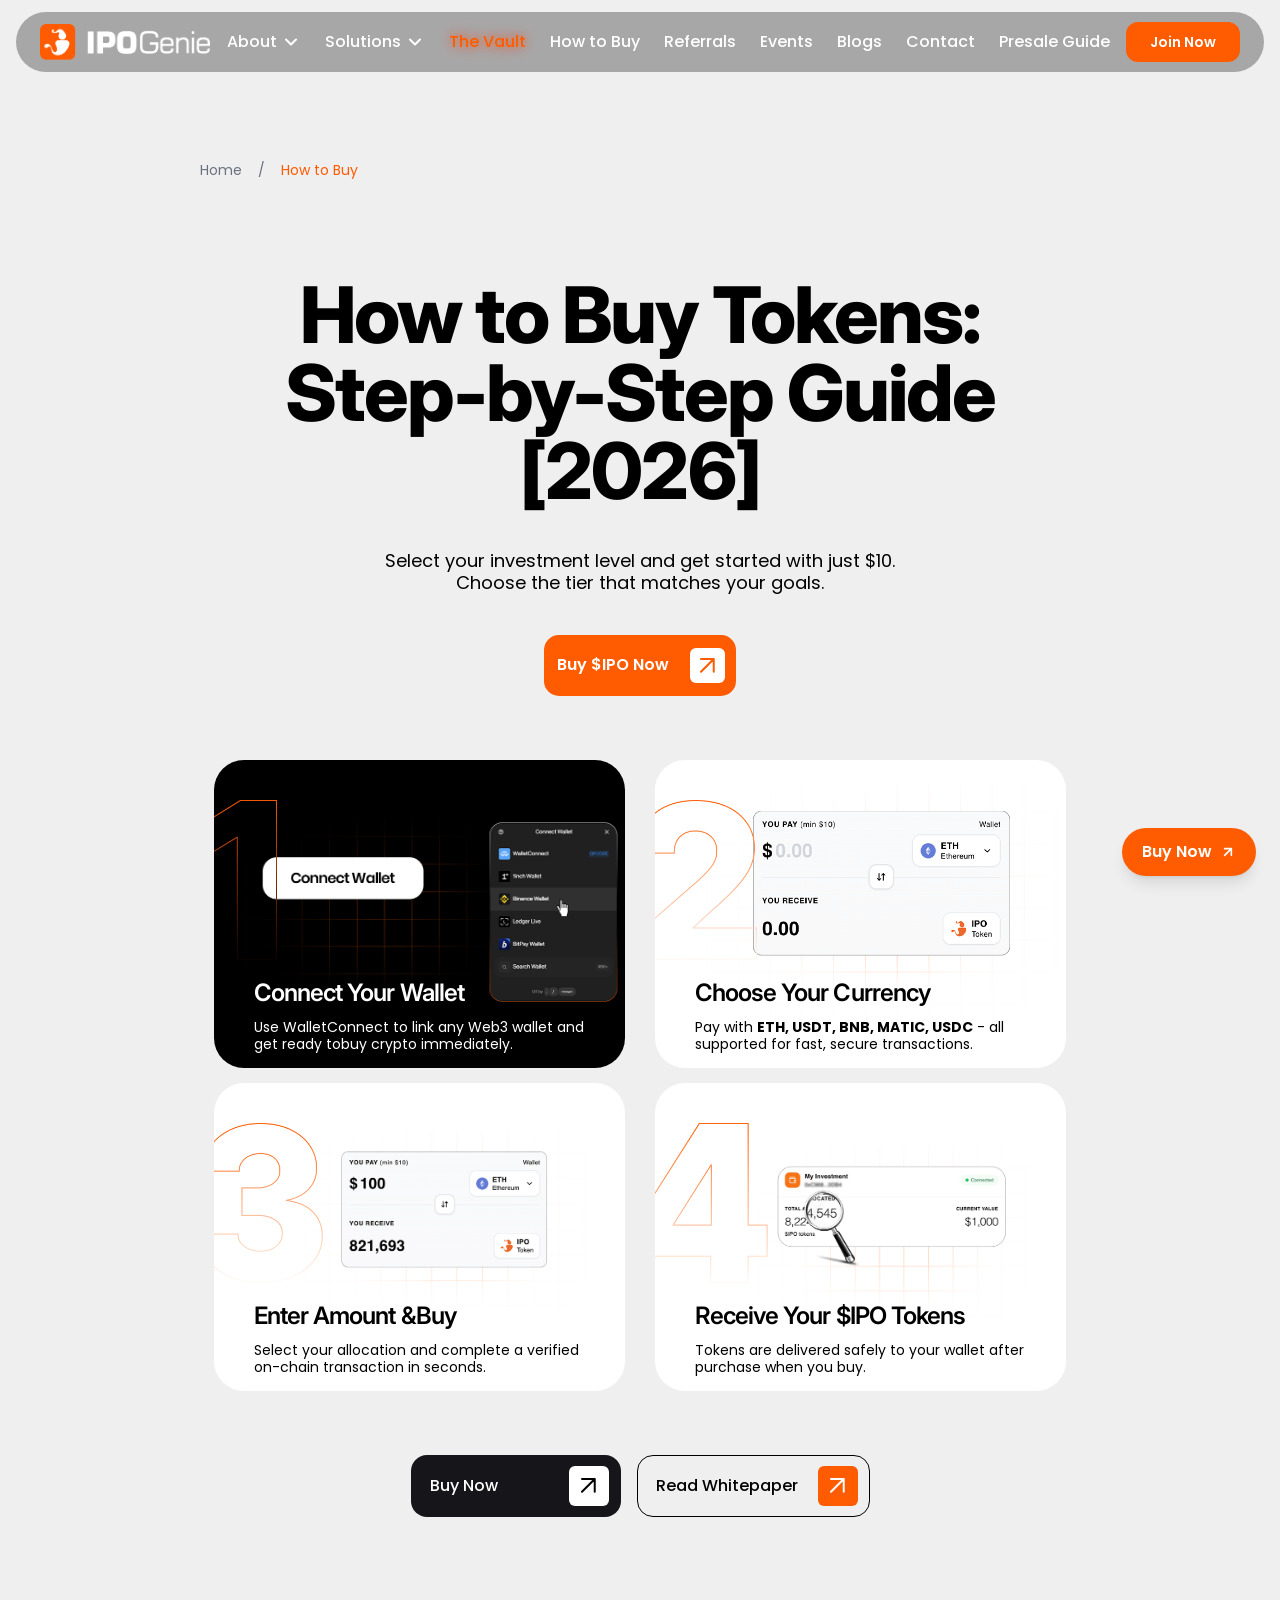
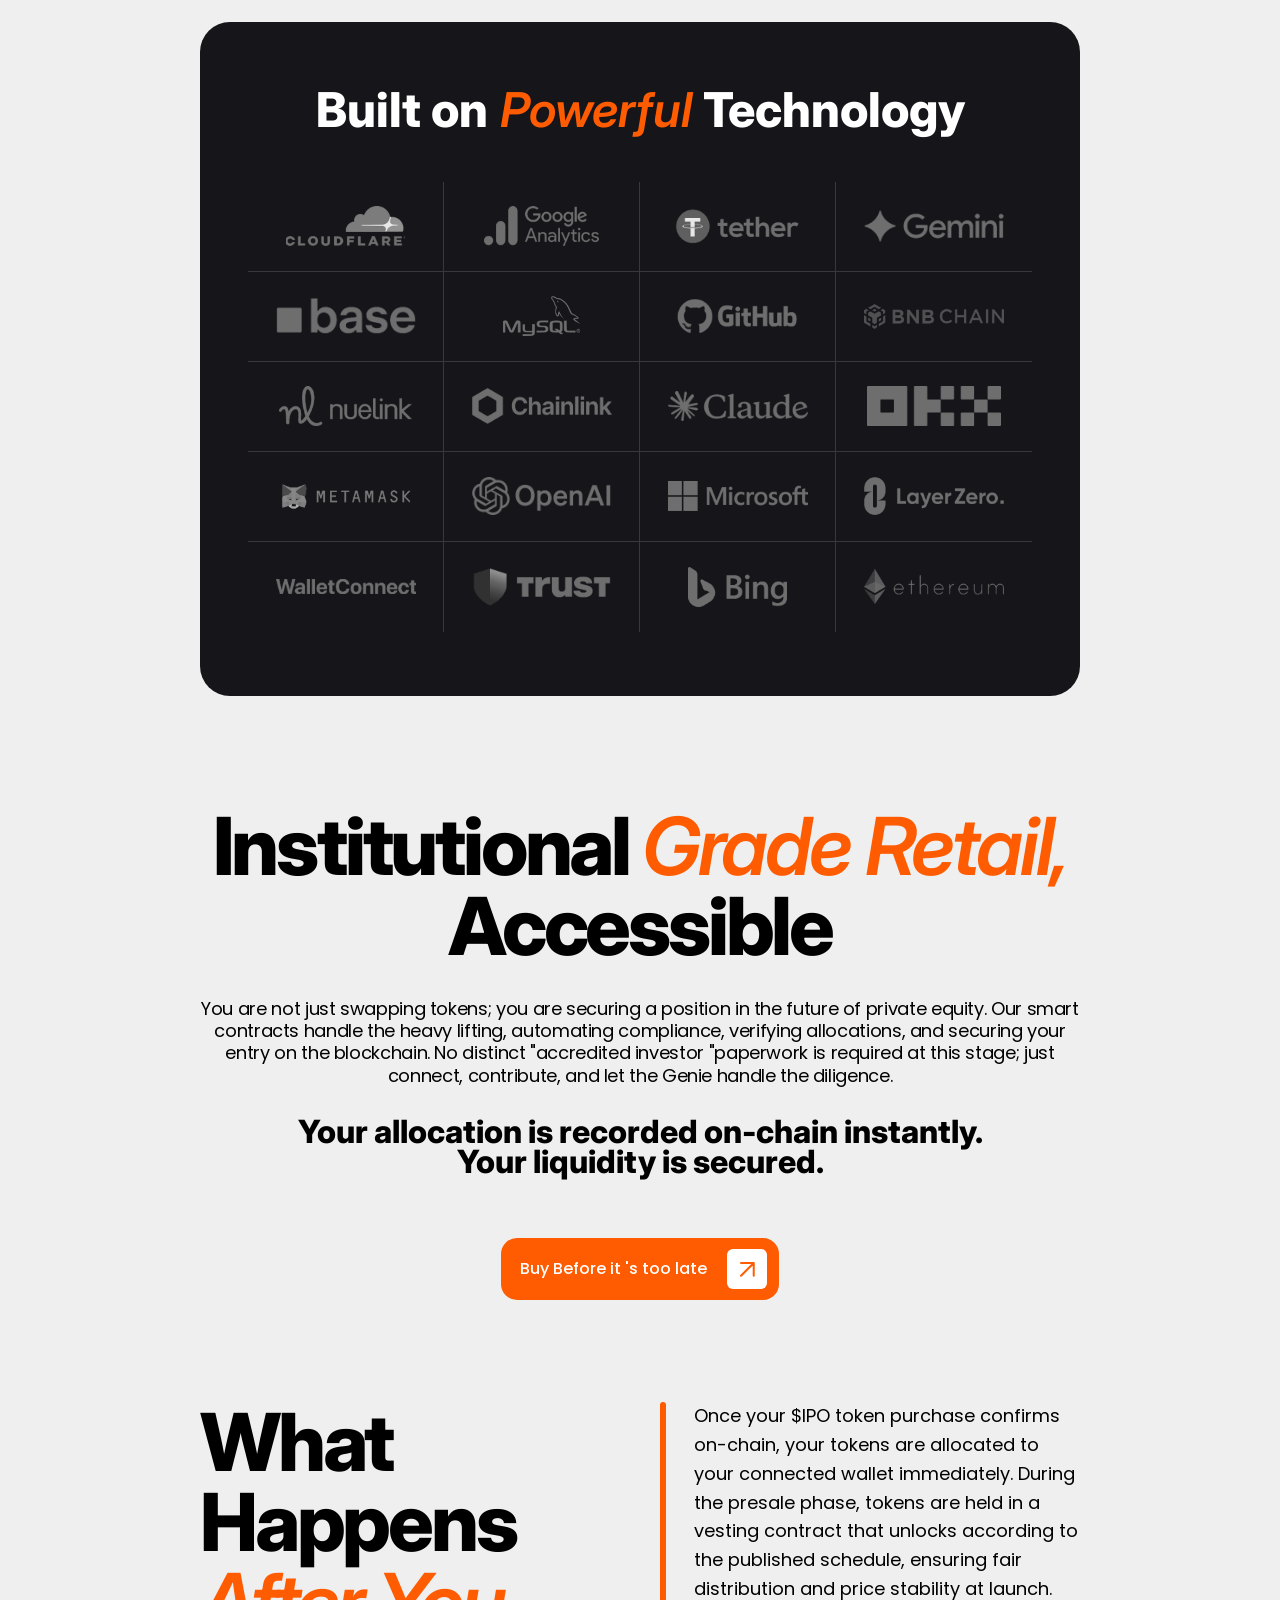
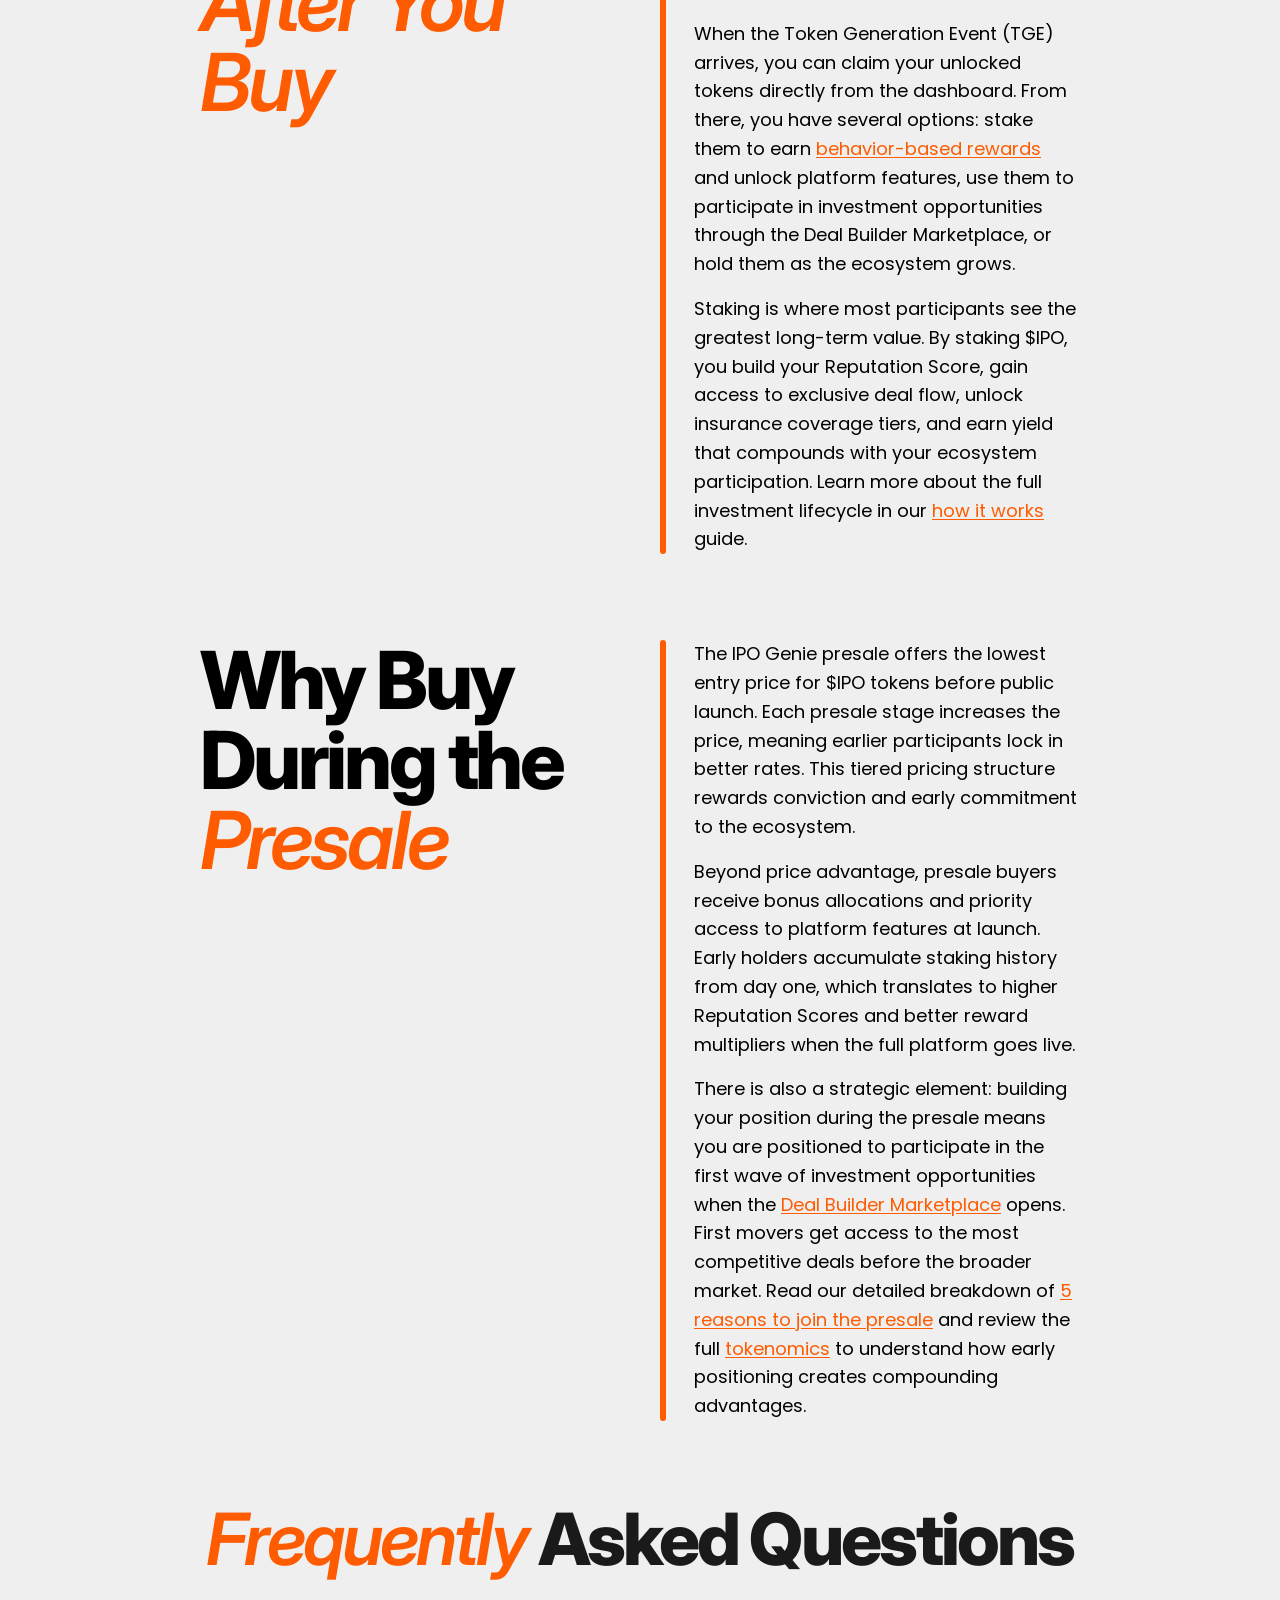
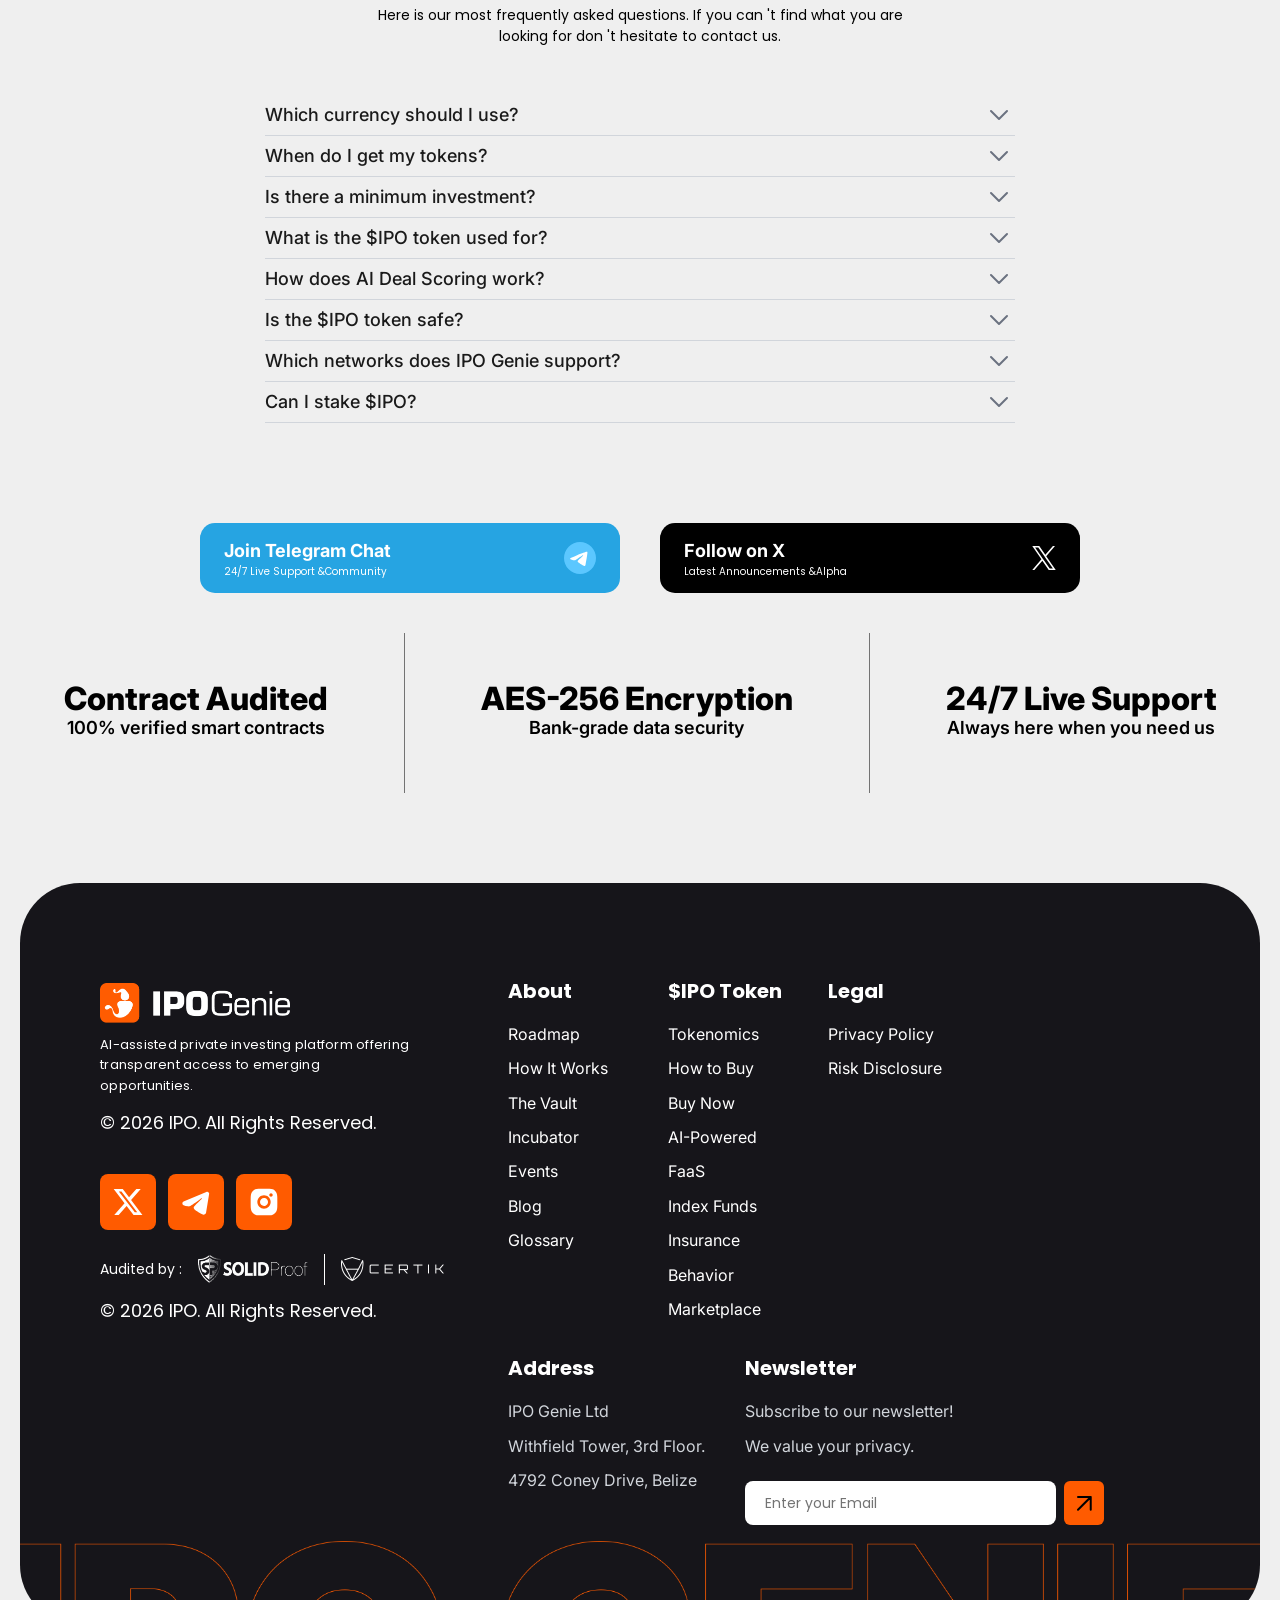
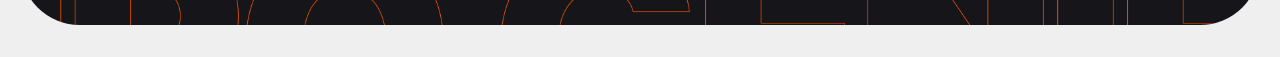
==== commit be34f502: "." ====
--- a/how-to-buy/index.html
+++ b/how-to-buy/index.html
@@ -266,7 +266,7 @@
                     </div>
                     <div class="flex items-center gap-2 max-md:gap-1" data-v-473cc5ee>
                         <a href="/vault/" class="hidden max-md:inline-flex items-center justify-center px-3 py-1.5 text-[10px] rounded-lg text-white font-semibold vault-btn-sheen border border-white/80 bg-transparent overflow-hidden relative" data-v-473cc5ee>Enter Vault </a>
-                        <a href="https://app.uniswap.org/swap?chain=mainnet&inputCurrency=NATIVE&outputCurrency=0xComingSoon" class="inline-flex items-center justify-center px-6 py-2.5 max-lg:px-4 max-lg:py-2 max-lg:text-xs max-md:px-3 max-md:py-1.5 max-md:text-[10px] rounded-xl max-md:rounded-lg bg-[#FF5B00] text-white text-sm font-semibold" data-v-473cc5ee>Join Now </a>
+                        <a href="https://app.uniswap.org/swap?chain=mainnet&inputCurrency=NATIVE&outputCurrency=0xa6206ceB99A811246beBae71E1f8F49BaFAC7108" class="inline-flex items-center justify-center px-6 py-2.5 max-lg:px-4 max-lg:py-2 max-lg:text-xs max-md:px-3 max-md:py-1.5 max-md:text-[10px] rounded-xl max-md:rounded-lg bg-[#FF5B00] text-white text-sm font-semibold" data-v-473cc5ee>Join Now </a>
                         <button class="lg:hidden flex items-center justify-center w-11 h-11 max-md:w-9 max-md:h-9" aria-label="Toggle menu" aria-expanded="false" data-v-473cc5ee>
                             <svg xmlns="http://www.w3.org/2000/svg" width="24" height="24" viewbox="0 0 24 24" fill="none" class="w-6 h-6 max-md:w-5 max-md:h-5" data-v-473cc5ee>
                                 <path d="M2 7C2 6.44772 2.44772 6 3 6H21C21.5523 6 22 6.44772 22 7C22 7.55228 21.5523 8 21 8H3C2.44772 8 2 7.55228 2 7Z" fill="#fff"></path>
@@ -300,7 +300,7 @@
                             <h1 class="text-center max-md:max-w-[300px] font-inter font-extrabold leading-[100%] tracking-tight" style="font-size:78px;" data-v-feee3bb7>How to Buy Tokens: Step-by-Step Guide [2026] </h1>
                             <div class="max-w-[570px] font-poppins font-normal leading-[124%]" style="font-size:18px;" data-v-feee3bb7>Select your investment level and get started with just $10. Choose the tier that matches your goals. </div>
                             <div class="hero__cta-btn" data-v-feee3bb7>
-                                <a href="https://app.uniswap.org/swap?chain=mainnet&inputCurrency=NATIVE&outputCurrency=0xComingSoon" class="flex items-center z-10 w-[210px] border rounded-2xl text-base justify-between pl-[18px] pr-[11px] py-[10px] font-medium max-md:py-2 max-md:rounded-lg max-md:pl-3 max-md:text-xs max-md:pr-1 max-md:w-[140px] min-h-[44px] transition-all duration-200 group hover:opacity-90 hover:-translate-y-0.5 active:translate-y-0" style="background-color:#FF5B00;border-color:transparent;color:#fff;" data-v-feee3bb7>
+                                <a href="https://app.uniswap.org/swap?chain=mainnet&inputCurrency=NATIVE&outputCurrency=0xa6206ceB99A811246beBae71E1f8F49BaFAC7108" class="flex items-center z-10 w-[210px] border rounded-2xl text-base justify-between pl-[18px] pr-[11px] py-[10px] font-medium max-md:py-2 max-md:rounded-lg max-md:pl-3 max-md:text-xs max-md:pr-1 max-md:w-[140px] min-h-[44px] transition-all duration-200 group hover:opacity-90 hover:-translate-y-0.5 active:translate-y-0" style="background-color:#FF5B00;border-color:transparent;color:#fff;" data-v-feee3bb7>
                                     <span>Buy $IPO Now</span>
                                     <div class="w-10 h-10 justify-center rounded-md items-center flex max-md:w-6 max-md:h-6" style="background:#fff;">
                                         <svg xmlns="http://www.w3.org/2000/svg" width="15" height="15" viewbox="0 0 15 15" fill="none" class="max-md:w-2 max-md:h-2 transition-transform duration-300 group-hover:-translate-y-1 group-hover:translate-x-1">
@@ -358,7 +358,7 @@
                             <!--]-->
                         </div>
                         <div class="flex items-center gap-4 max-md:gap-[9px]" data-v-feee3bb7>
-                            <a href="https://app.uniswap.org/swap?chain=mainnet&inputCurrency=NATIVE&outputCurrency=0xComingSoon" class="flex items-center z-10 w-[210px] border rounded-2xl text-base justify-between pl-[18px] pr-[11px] py-[10px] font-medium max-md:py-2 max-md:rounded-lg max-md:pl-3 max-md:text-xs max-md:pr-1 max-md:w-[140px] min-h-[44px] transition-all duration-200 group hover:opacity-90 hover:-translate-y-0.5 active:translate-y-0" style="background-color:#16151A;border-color:transparent;" data-v-feee3bb7>
+                            <a href="https://app.uniswap.org/swap?chain=mainnet&inputCurrency=NATIVE&outputCurrency=0xa6206ceB99A811246beBae71E1f8F49BaFAC7108" class="flex items-center z-10 w-[210px] border rounded-2xl text-base justify-between pl-[18px] pr-[11px] py-[10px] font-medium max-md:py-2 max-md:rounded-lg max-md:pl-3 max-md:text-xs max-md:pr-1 max-md:w-[140px] min-h-[44px] transition-all duration-200 group hover:opacity-90 hover:-translate-y-0.5 active:translate-y-0" style="background-color:#16151A;border-color:transparent;" data-v-feee3bb7>
                                 <span>Buy Now</span>
                                 <div class="w-10 h-10 justify-center rounded-md items-center flex max-md:w-6 max-md:h-6" style="background:#fff;">
                                     <svg xmlns="http://www.w3.org/2000/svg" width="15" height="15" viewbox="0 0 15 15" fill="none" class="max-md:w-2 max-md:h-2 transition-transform duration-300 group-hover:-translate-y-1 group-hover:translate-x-1">
@@ -462,7 +462,7 @@
                             <div data-v-f3a1b0d9>Your liquidity is secured.</div>
                         </div>
                     </div>
-                    <a href="https://app.uniswap.org/swap?chain=mainnet&inputCurrency=NATIVE&outputCurrency=0xComingSoon" class="flex items-center z-10 w-[210px] border rounded-2xl text-base justify-between pl-[18px] pr-[11px] py-[10px] font-medium max-md:py-2 max-md:rounded-lg max-md:pl-3 max-md:text-xs max-md:pr-1 max-md:w-[140px] min-h-[44px] transition-all duration-200 group hover:opacity-90 hover:-translate-y-0.5 active:translate-y-0 !w-max gap-5" style="background-color:#FF5B00;border-color:transparent;" data-v-f3a1b0d9>
+                    <a href="https://app.uniswap.org/swap?chain=mainnet&inputCurrency=NATIVE&outputCurrency=0xa6206ceB99A811246beBae71E1f8F49BaFAC7108" class="flex items-center z-10 w-[210px] border rounded-2xl text-base justify-between pl-[18px] pr-[11px] py-[10px] font-medium max-md:py-2 max-md:rounded-lg max-md:pl-3 max-md:text-xs max-md:pr-1 max-md:w-[140px] min-h-[44px] transition-all duration-200 group hover:opacity-90 hover:-translate-y-0.5 active:translate-y-0 !w-max gap-5" style="background-color:#FF5B00;border-color:transparent;" data-v-f3a1b0d9>
                         <span>Buy Before it &#39;s too late</span>
                         <div class="w-10 h-10 justify-center rounded-md items-center flex max-md:w-6 max-md:h-6" style="background:#fff;">
                             <svg xmlns="http://www.w3.org/2000/svg" width="15" height="15" viewbox="0 0 15 15" fill="none" class="max-md:w-2 max-md:h-2 transition-transform duration-300 group-hover:-translate-y-1 group-hover:translate-x-1">
@@ -788,7 +788,7 @@
                                 <a aria-current="page" href="/how-to-buy/" class="router-link-active router-link-exact-active font-inter whitespace-nowrap cursor-pointer text-base leading-[140%] max-md:text-sm transition-all duration-300 hover:text-[#FF5B00] hover:translate-x-1" data-v-d754ea3d>How to Buy</a>
                                 <!--]-->
                                 <!--[-->
-                                <a href="https://app.uniswap.org/swap?chain=mainnet&inputCurrency=NATIVE&outputCurrency=0xComingSoon" target="_blank" rel="noopener noreferrer" class="font-inter whitespace-nowrap cursor-pointer text-base leading-[140%] max-md:text-sm transition-all duration-300 hover:text-[#FF5B00] hover:translate-x-1" data-v-d754ea3d>Buy Now</a>
+                                <a href="https://app.uniswap.org/swap?chain=mainnet&inputCurrency=NATIVE&outputCurrency=0xa6206ceB99A811246beBae71E1f8F49BaFAC7108" target="_blank" rel="noopener noreferrer" class="font-inter whitespace-nowrap cursor-pointer text-base leading-[140%] max-md:text-sm transition-all duration-300 hover:text-[#FF5B00] hover:translate-x-1" data-v-d754ea3d>Buy Now</a>
                                 <!--]-->
                                 <!--[-->
                                 <a href="/ai-powered/" class="font-inter whitespace-nowrap cursor-pointer text-base leading-[140%] max-md:text-sm transition-all duration-300 hover:text-[#FF5B00] hover:translate-x-1" data-v-d754ea3d>AI-Powered</a>
@@ -883,7 +883,7 @@
                     </div>
                 </div>
             </div>
-            <a href="https://app.uniswap.org/swap?chain=mainnet&inputCurrency=NATIVE&outputCurrency=0xComingSoon" target="_blank" rel="noopener noreferrer" aria-label="Buy IPO tokens now" class="fixed bottom-6 right-6 z-[9999] flex items-center gap-2 bg-[#FF5B00] text-white font-semibold px-5 py-3 rounded-full shadow-lg hover:bg-[#e65100] hover:scale-105 hover:shadow-xl transition-all duration-300 max-md:bottom-4 max-md:right-4 max-md:px-4 max-md:py-2.5 max-md:text-sm">
+            <a href="https://app.uniswap.org/swap?chain=mainnet&inputCurrency=NATIVE&outputCurrency=0xa6206ceB99A811246beBae71E1f8F49BaFAC7108" target="_blank" rel="noopener noreferrer" aria-label="Buy IPO tokens now" class="fixed bottom-6 right-6 z-[9999] flex items-center gap-2 bg-[#FF5B00] text-white font-semibold px-5 py-3 rounded-full shadow-lg hover:bg-[#e65100] hover:scale-105 hover:shadow-xl transition-all duration-300 max-md:bottom-4 max-md:right-4 max-md:px-4 max-md:py-2.5 max-md:text-sm">
                 <span>Buy Now</span>
                 <svg xmlns="http://www.w3.org/2000/svg" width="16" height="16" viewBox="0 0 24 24" fill="none" stroke="currentColor" stroke-width="2.5" stroke-linecap="round" stroke-linejoin="round" class="max-md:w-3.5 max-md:h-3.5">
                     <path d="M7 17L17 7M17 7H7M17 7V17"></path>
